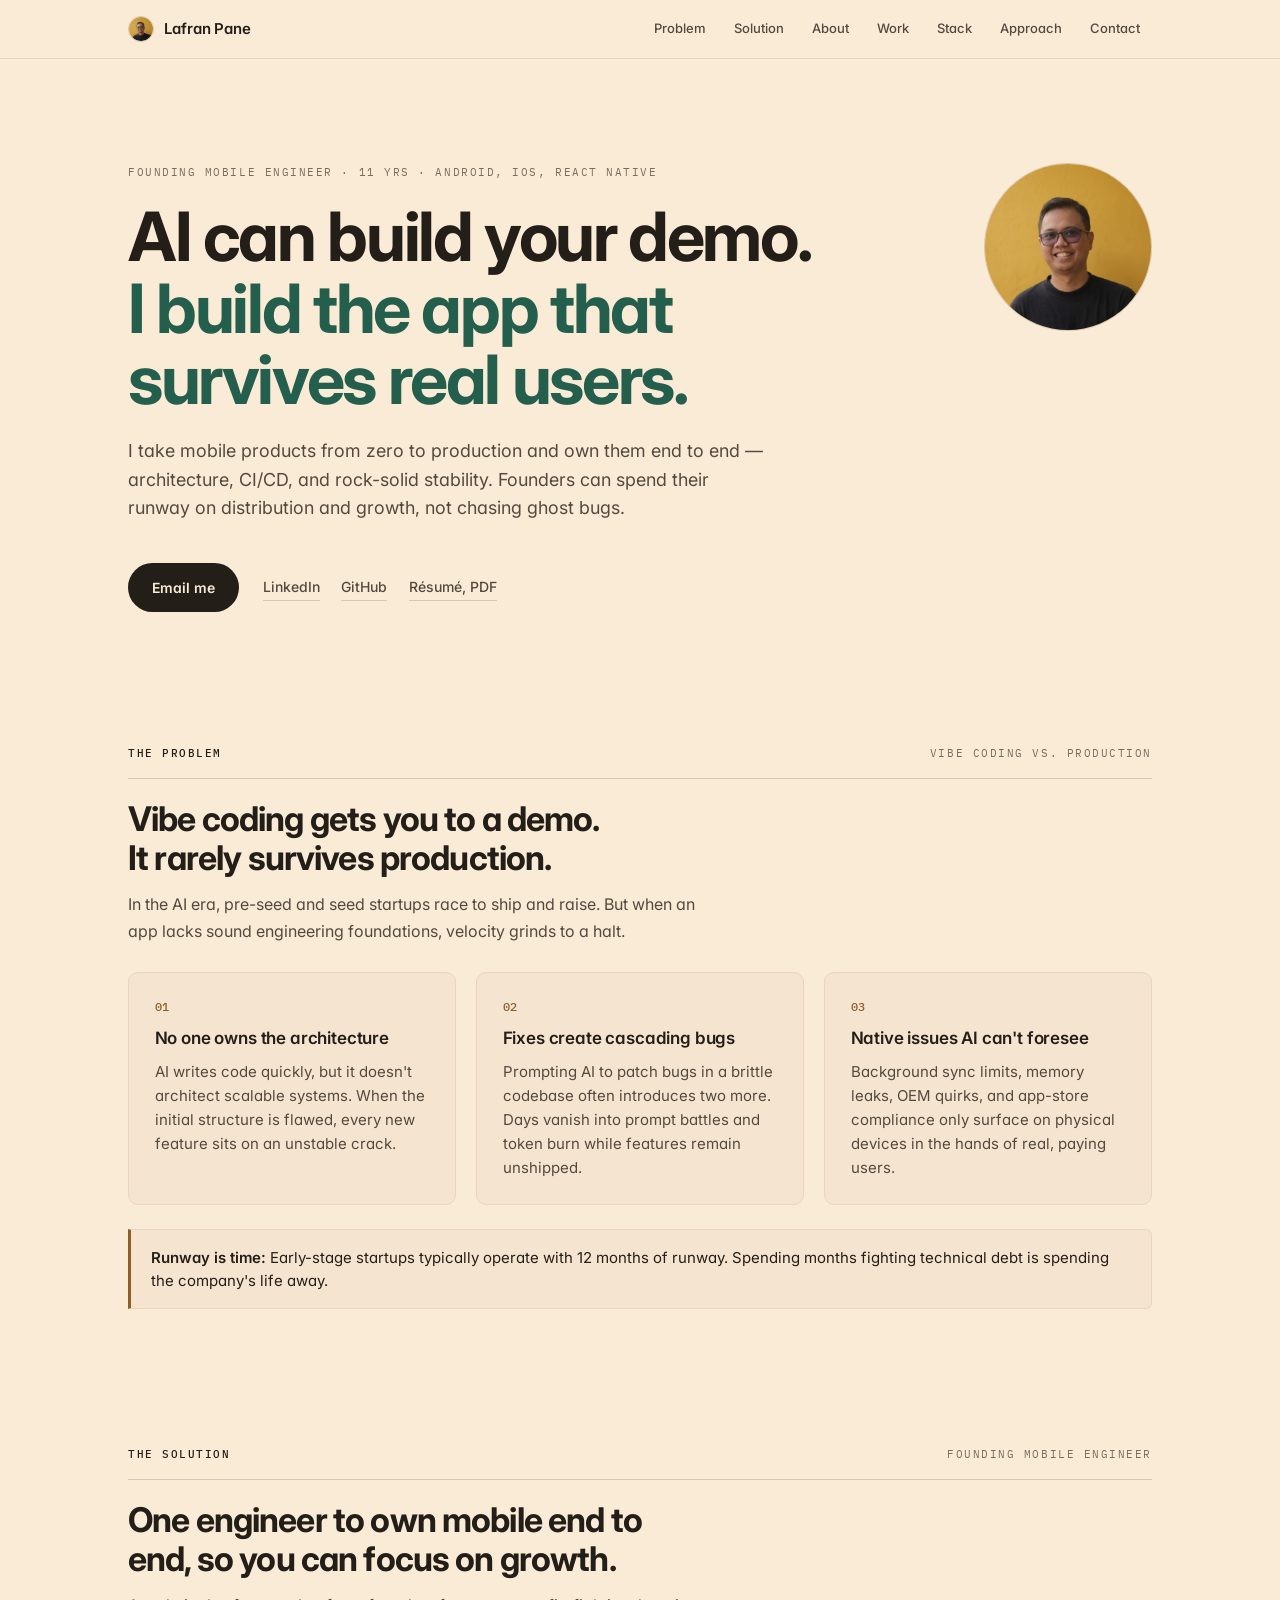
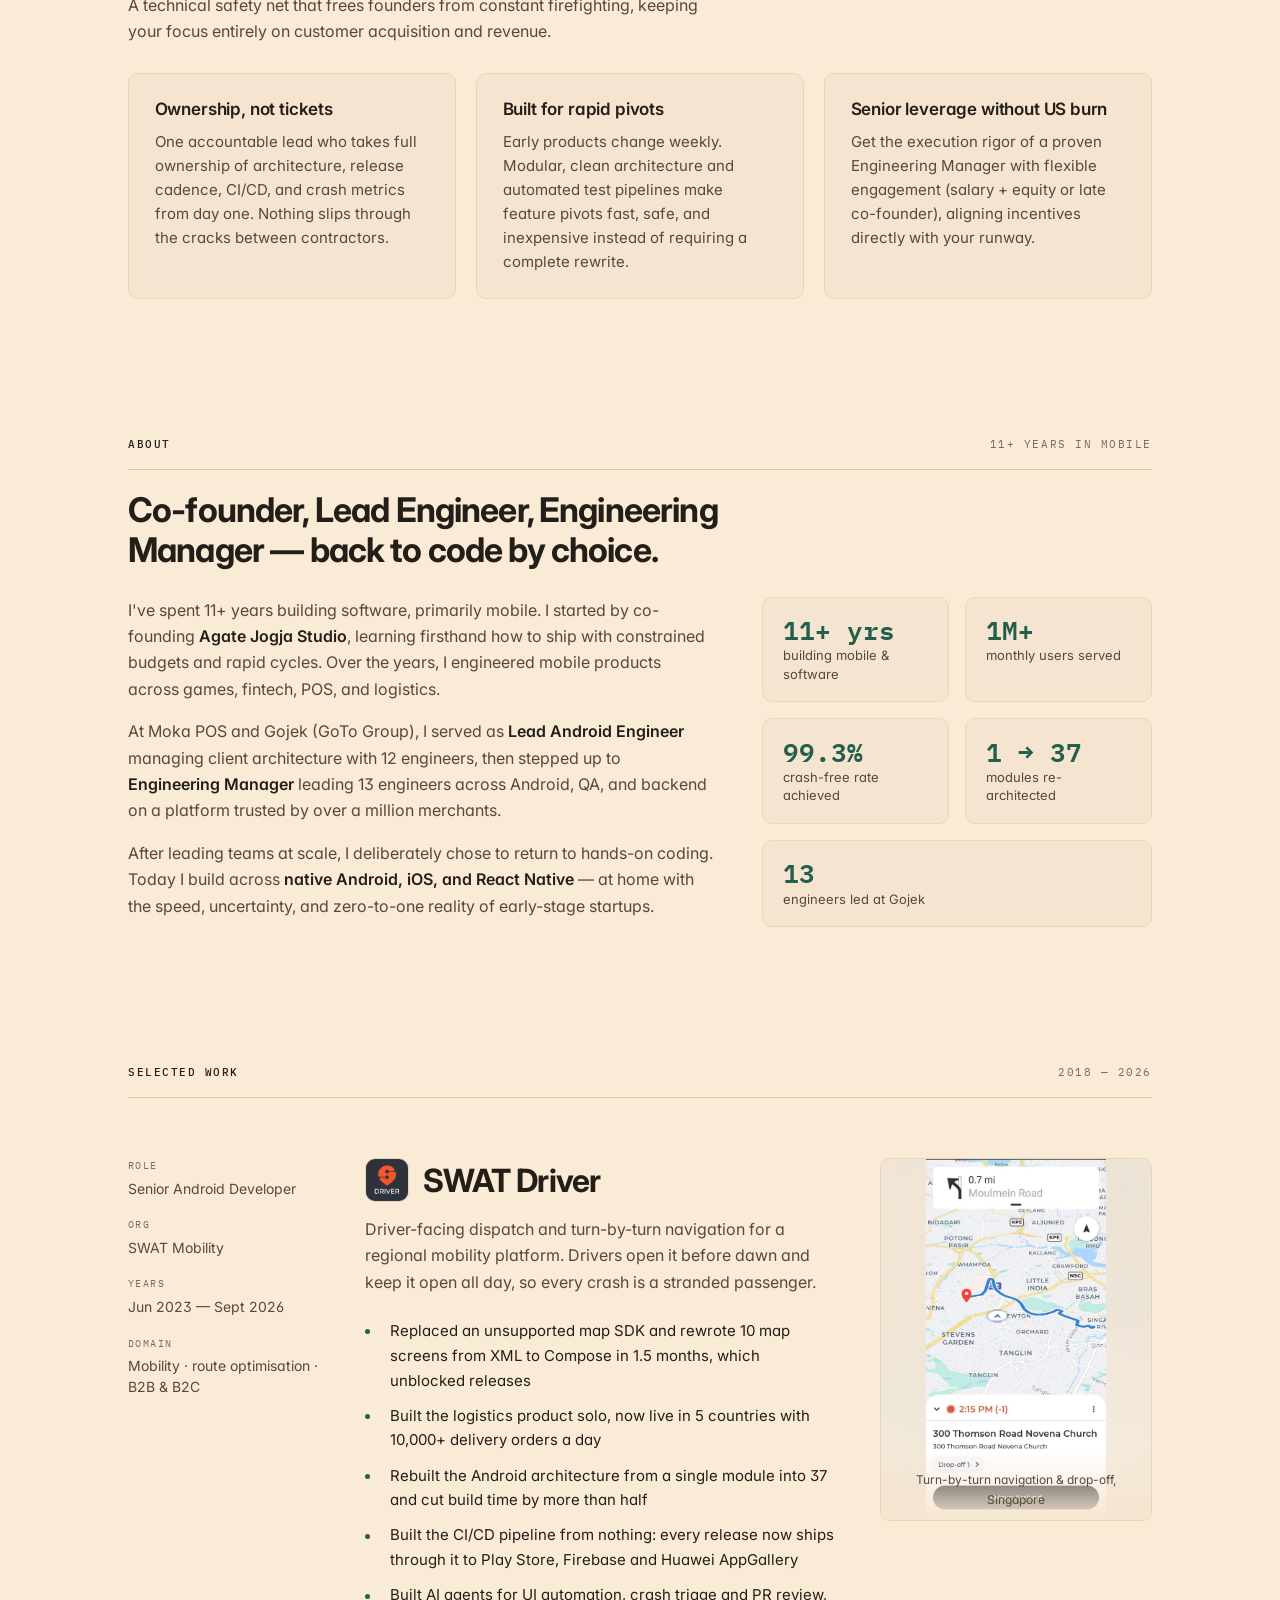
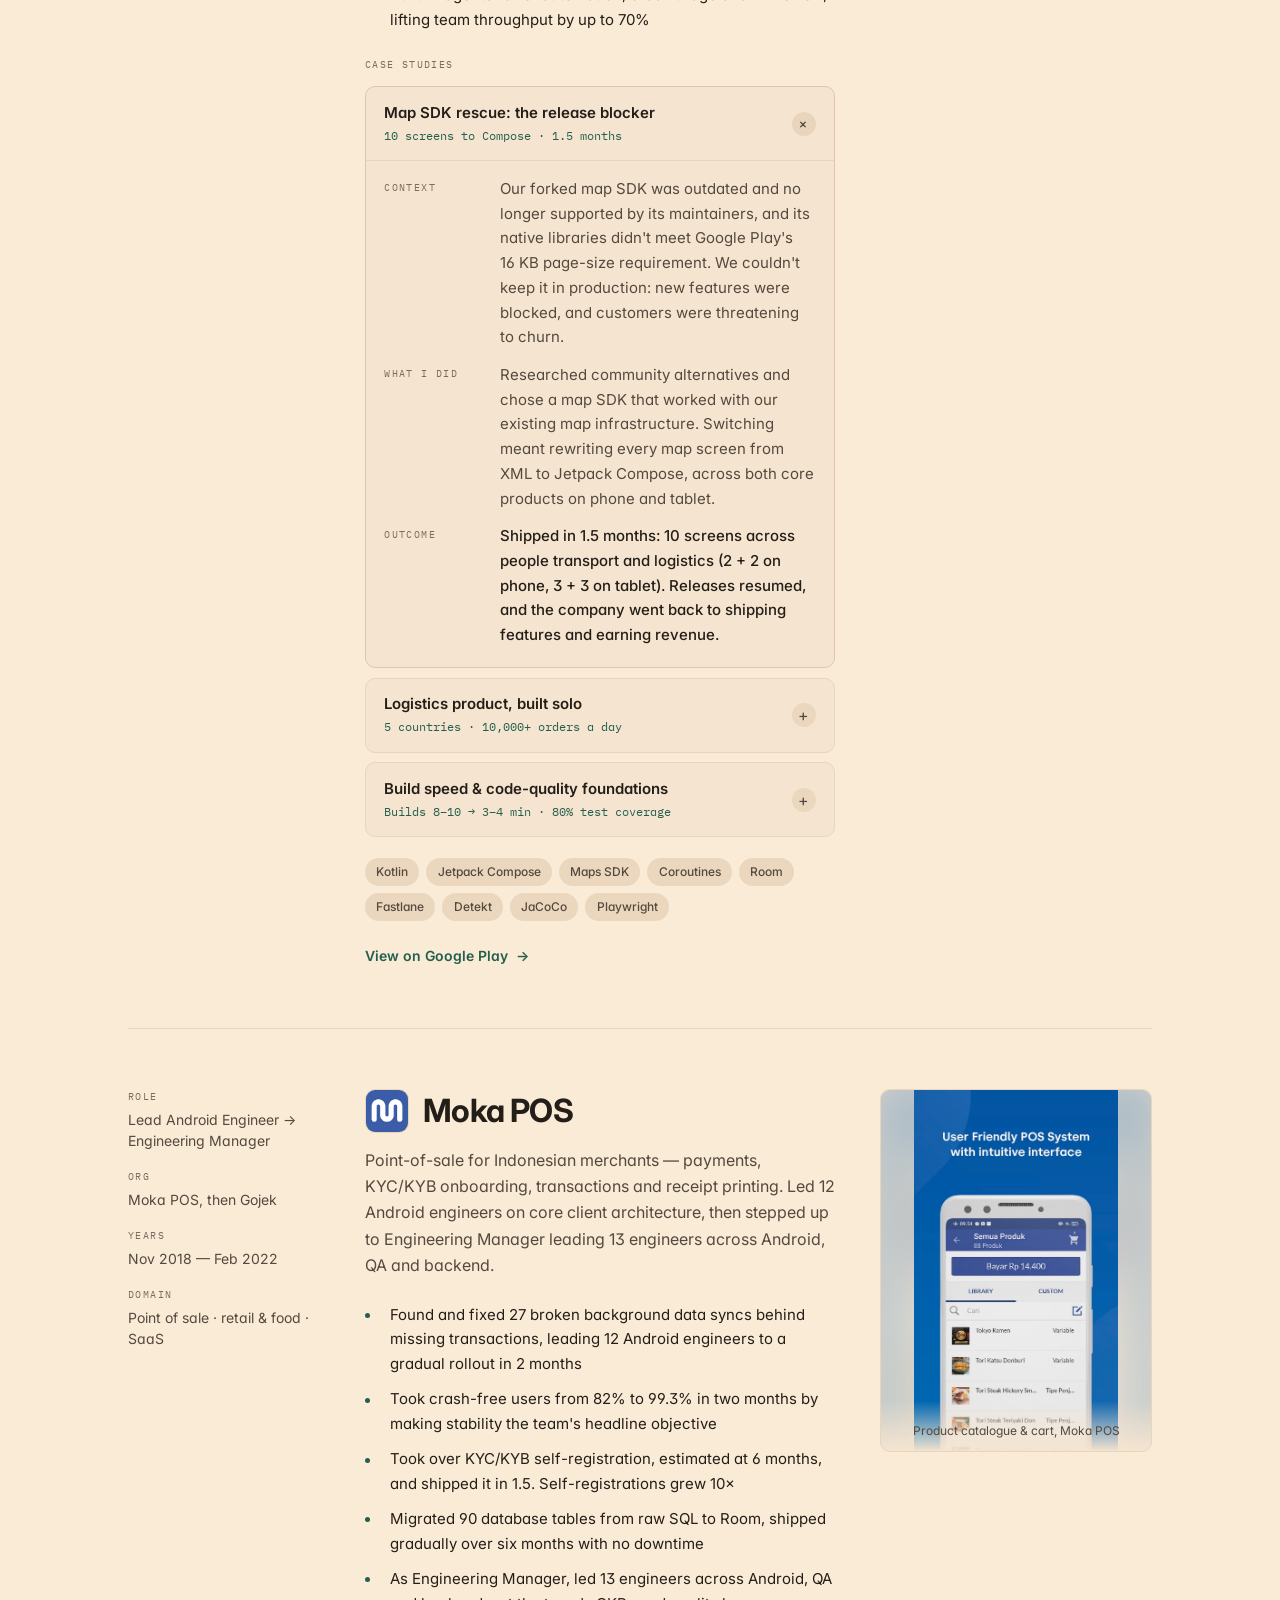
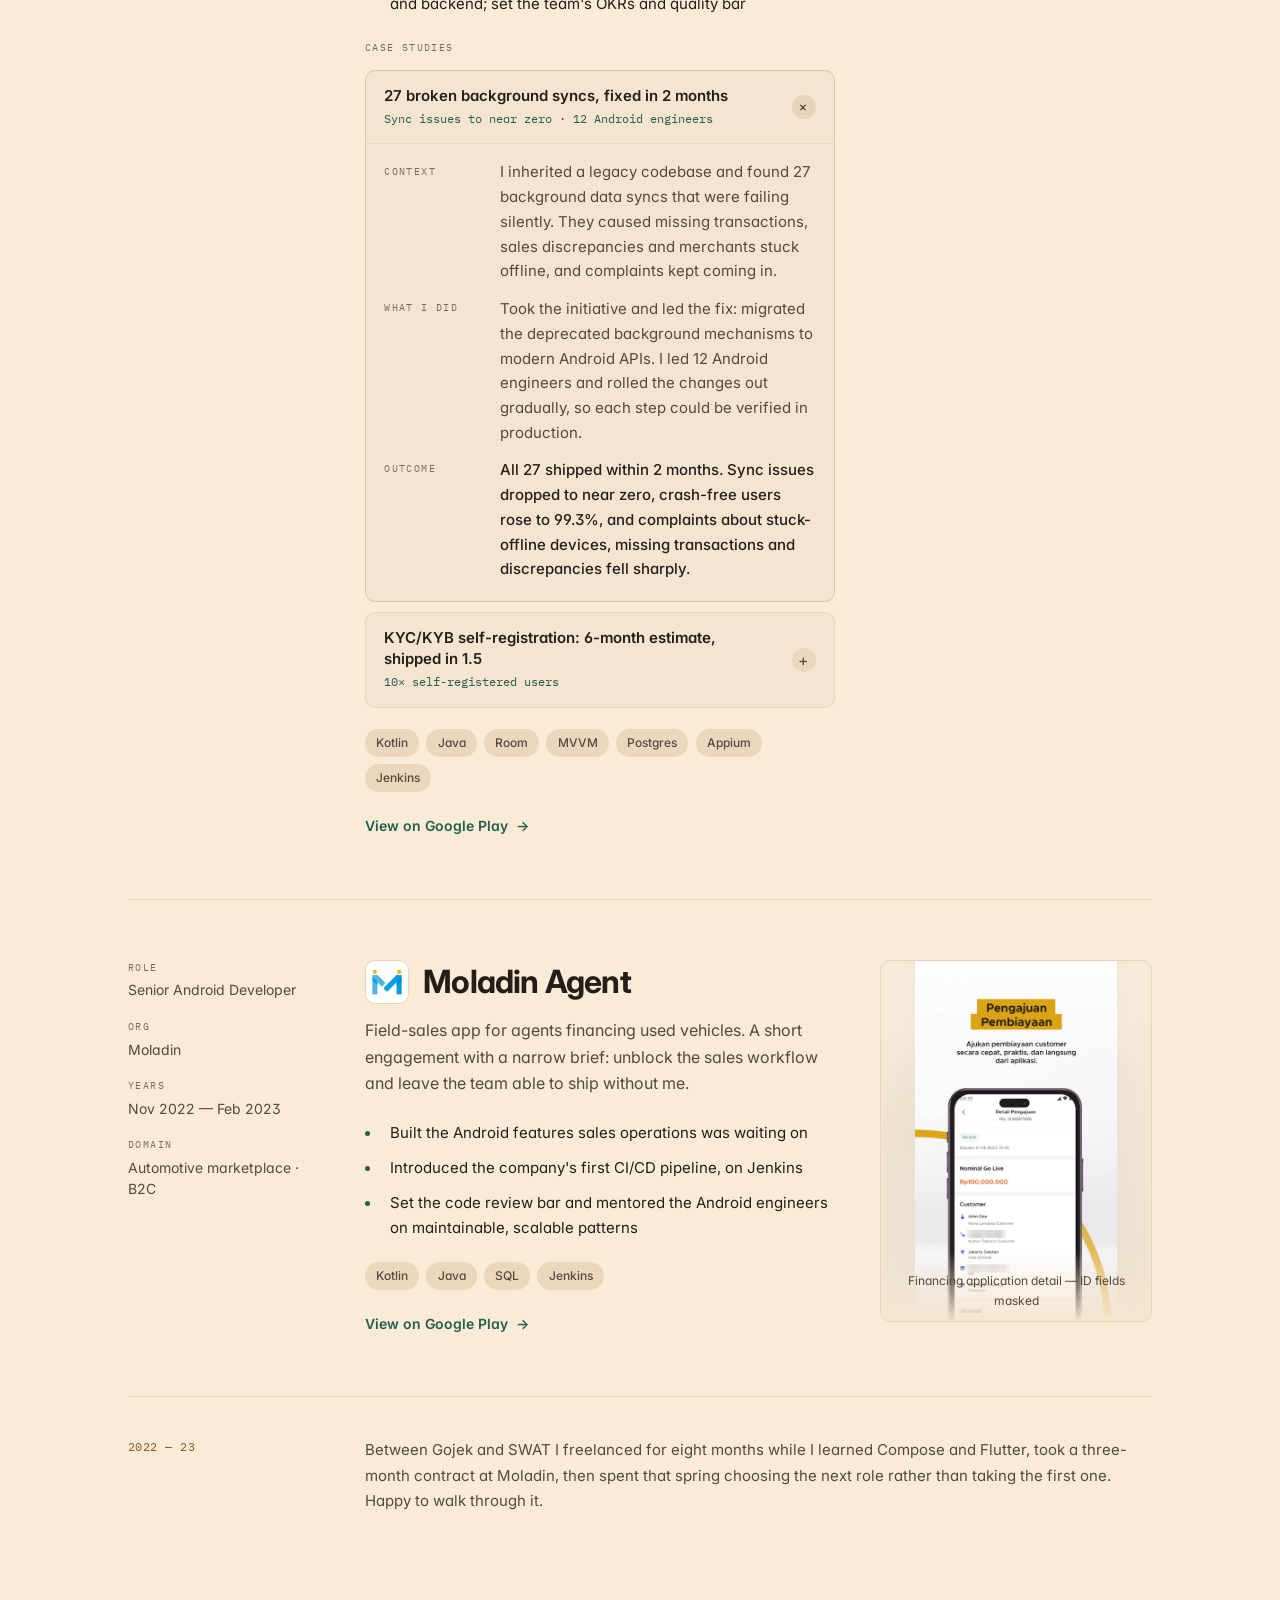
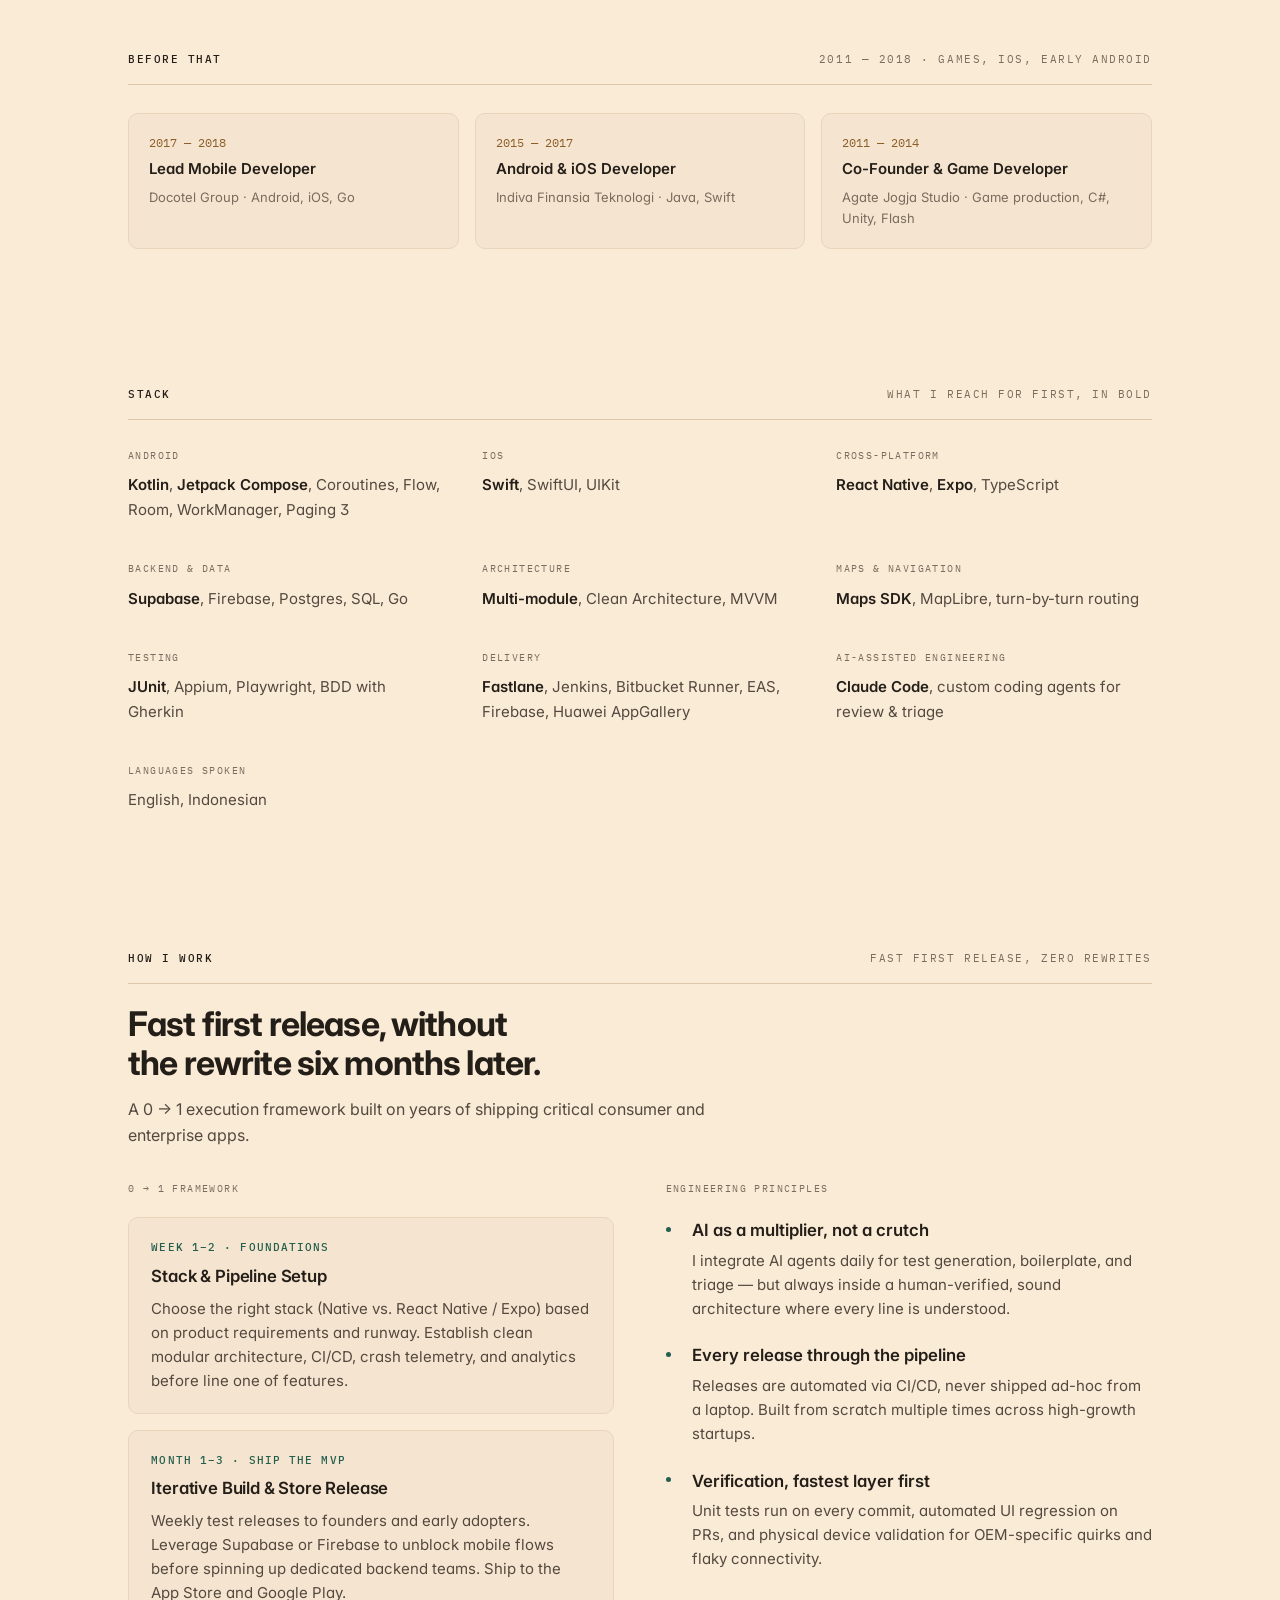
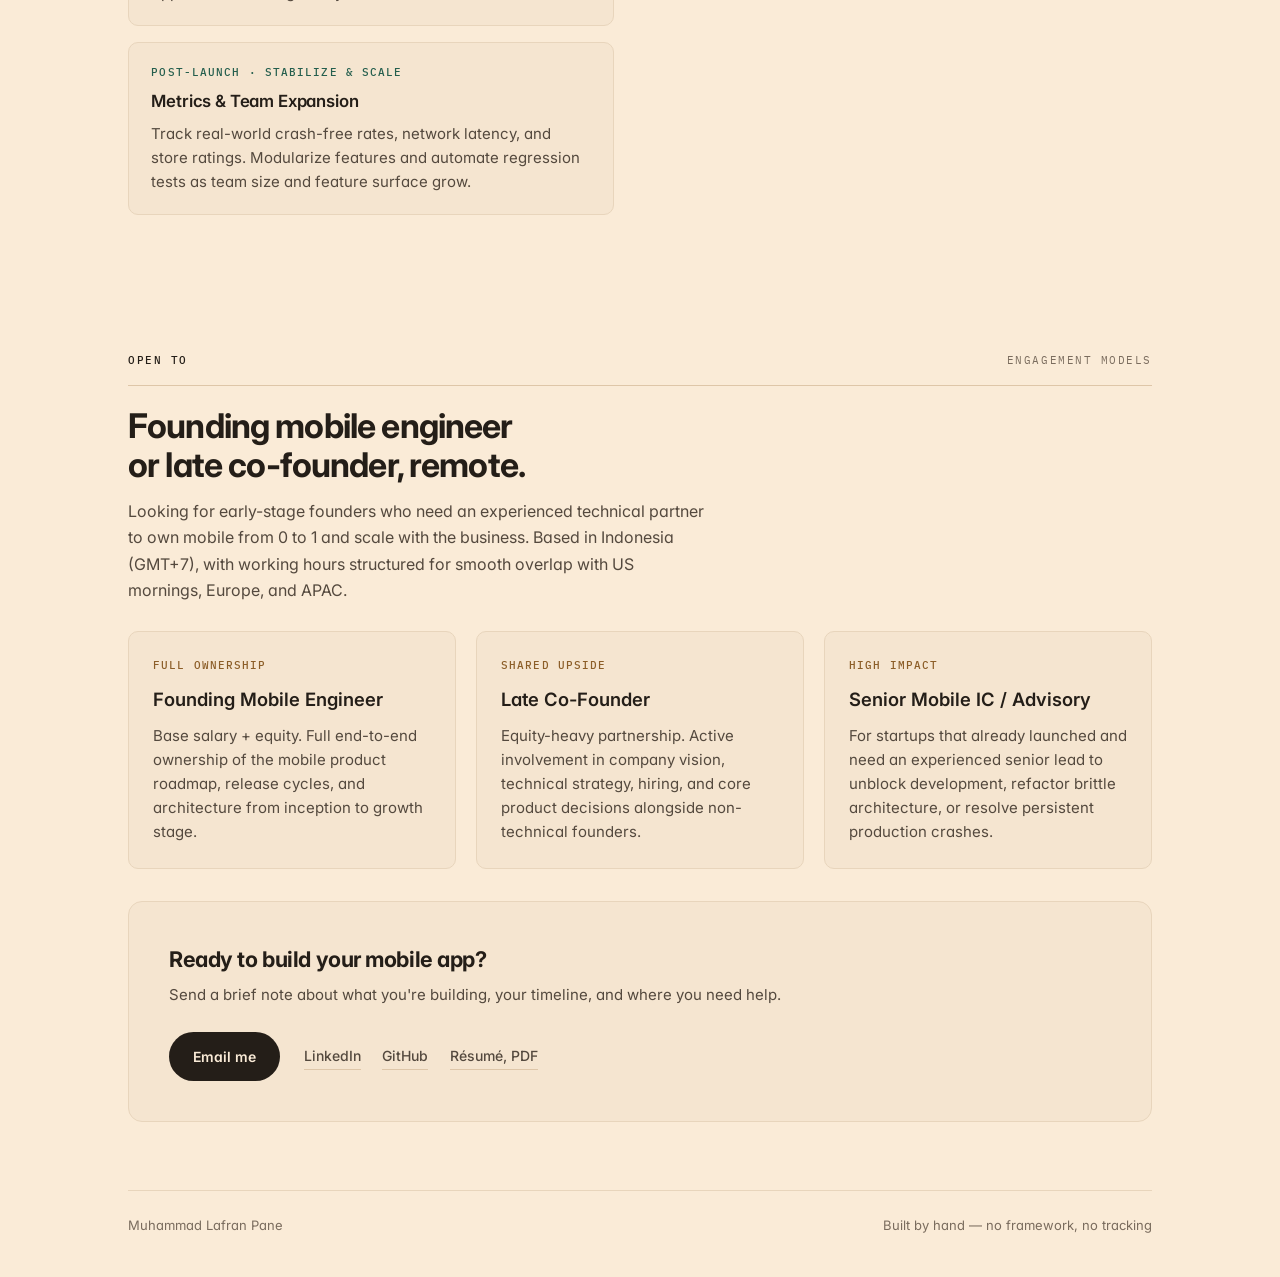
==== index.html @ 3f4fa079 "Update SWAT work period to Jun 2023 - Sept 2026" ====
<!DOCTYPE html>
<html lang="en">
<head>
<meta charset="utf-8">
<meta name="viewport" content="width=device-width, initial-scale=1">

<title>Lafran Pane — Founding Mobile Engineer</title>
<meta name="description" content="Founding Mobile Engineer, 11+ years. Android, iOS, React Native. Taking products from 0 to 1 with rock-solid architecture so founders can focus on growth.">
<meta name="author" content="Muhammad Lafran Pane">
<meta name="theme-color" content="#FAEBD7">
<link rel="canonical" href="https://spoonart1.github.io/">

<!-- share card -->
<meta property="og:type" content="website">
<meta property="og:site_name" content="Lafran Pane">
<meta property="og:title" content="Lafran Pane — Founding Mobile Engineer">
<meta property="og:description" content="AI can build your demo. I build the app that survives real users. Android, iOS, React Native.">
<meta property="og:url" content="https://spoonart1.github.io/">
<meta property="og:image" content="https://spoonart1.github.io/assets/img/og.png">
<meta property="og:image:width" content="1200">
<meta property="og:image:height" content="630">
<meta property="og:image:alt" content="Lafran Pane — Founding Mobile Engineer">
<meta name="twitter:card" content="summary_large_image">
<meta name="twitter:title" content="Lafran Pane — Founding Mobile Engineer">
<meta name="twitter:description" content="AI can build your demo. I build the app that survives real users. Android, iOS, React Native.">
<meta name="twitter:image" content="https://spoonart1.github.io/assets/img/og.png">

<link rel="icon" href="assets/img/favicon.svg" type="image/svg+xml">

<link rel="preconnect" href="https://fonts.googleapis.com">
<link rel="preconnect" href="https://fonts.gstatic.com" crossorigin>
<link rel="stylesheet" href="https://fonts.googleapis.com/css2?family=Inter:wght@400..800&family=IBM+Plex+Mono:wght@400;500&display=swap">

<link rel="stylesheet" href="assets/css/site.css">

<script type="application/ld+json">
{
  "@context": "https://schema.org",
  "@type": "Person",
  "name": "Muhammad Lafran Pane",
  "alternateName": "Lafran Pane",
  "jobTitle": "Founding Mobile Engineer",
  "email": "mailto:lafran.work@gmail.com",
  "url": "https://spoonart1.github.io/",
  "knowsAbout": ["Android", "iOS", "React Native", "Expo", "Supabase", "Kotlin", "Swift", "Mobile Architecture", "CI/CD"],
  "sameAs": [
    "https://www.linkedin.com/in/m-lafran-pane-39593913a/",
    "https://github.com/spoonart1"
  ]
}
</script>
</head>

<body>
<a class="skip" href="#main">Skip to content</a>

<header class="bar">
  <div class="wrap bar-in">
    <a class="wordmark" href="#main">
      <span class="avatar" aria-hidden="true">
        <img src="assets/img/lafran.jpg" width="44" height="44" alt="" aria-hidden="true">
      </span>
      Lafran&nbsp;Pane
    </a>
    <nav class="bar-nav" aria-label="Sections">
      <a href="#problem">problem</a>
      <a href="#solution">solution</a>
      <a href="#about">about</a>
      <a href="#work">work</a>
      <a href="#stack">stack</a>
      <a href="#approach">approach</a>
      <a href="#contact">contact</a>
    </nav>
  </div>
</header>

<main id="main">

  <!-- ============================= HERO ============================= -->
  <section class="wrap hero">
    <div class="hero-layout">
      <div class="hero-main">
        <p class="eyebrow">Founding Mobile Engineer · 11 yrs · Android, iOS, React Native</p>

        <h1 class="lede">AI can build your demo. <em>I build the app that survives real users.</em></h1>

        <p class="sub">
          I take mobile products from zero to production and own them end to end — architecture,
          CI/CD, and rock-solid stability. Founders can spend their runway on distribution
          and growth, not chasing ghost bugs.
        </p>

        <div class="cta-row">
          <a class="btn" href="mailto:lafran.work@gmail.com?subject=Founding%20Mobile%20Engineer%20role">Email me</a>
          <div class="links">
            <a href="https://www.linkedin.com/in/m-lafran-pane-39593913a/" rel="noopener">LinkedIn</a>
            <a href="https://github.com/spoonart1" rel="noopener">GitHub</a>
            <a href="assets/Lafran-Pane-CV-2026.pdf" download>Résumé, PDF</a>
          </div>
        </div>
      </div>

      <div class="hero-portrait" aria-hidden="true">
        <img src="assets/img/lafran.jpg" width="271" height="271" alt="Lafran Pane" loading="eager">
      </div>
    </div>
  </section>

  <!-- ============================= PROBLEM ============================= -->
  <section class="wrap sec" id="problem">
    <div class="sec-head">
      <p class="eyebrow eyebrow-lit">The problem</p>
      <p class="eyebrow">vibe coding vs. production</p>
    </div>

    <h2 class="sec-title">Vibe coding gets you to a demo. It rarely survives production.</h2>
    <p class="sec-desc">
      In the AI era, pre-seed and seed startups race to ship and raise. But when an app lacks
      sound engineering foundations, velocity grinds to a halt.
    </p>

    <div class="grid-3">
      <div class="flat-card">
        <span class="card-num">01</span>
        <h3 class="card-h">No one owns the architecture</h3>
        <p class="card-p">
          AI writes code quickly, but it doesn't architect scalable systems. When the initial
          structure is flawed, every new feature sits on an unstable crack.
        </p>
      </div>

      <div class="flat-card">
        <span class="card-num">02</span>
        <h3 class="card-h">Fixes create cascading bugs</h3>
        <p class="card-p">
          Prompting AI to patch bugs in a brittle codebase often introduces two more. Days vanish
          into prompt battles and token burn while features remain unshipped.
        </p>
      </div>

      <div class="flat-card">
        <span class="card-num">03</span>
        <h3 class="card-h">Native issues AI can't foresee</h3>
        <p class="card-p">
          Background sync limits, memory leaks, OEM quirks, and app-store compliance only surface
          on physical devices in the hands of real, paying users.
        </p>
      </div>
    </div>

    <div class="callout">
      <strong>Runway is time:</strong> Early-stage startups typically operate with 12 months of runway.
      Spending months fighting technical debt is spending the company's life away.
    </div>
  </section>

  <!-- ============================= SOLUTION ============================= -->
  <section class="wrap sec" id="solution">
    <div class="sec-head">
      <p class="eyebrow eyebrow-lit">The solution</p>
      <p class="eyebrow">founding mobile engineer</p>
    </div>

    <h2 class="sec-title">One engineer to own mobile end to end, so you can focus on growth.</h2>
    <p class="sec-desc">
      A technical safety net that frees founders from constant firefighting, keeping your
      focus entirely on customer acquisition and revenue.
    </p>

    <div class="grid-3">
      <div class="flat-card">
        <h3 class="card-h">Ownership, not tickets</h3>
        <p class="card-p">
          One accountable lead who takes full ownership of architecture, release cadence, CI/CD,
          and crash metrics from day one. Nothing slips through the cracks between contractors.
        </p>
      </div>

      <div class="flat-card">
        <h3 class="card-h">Built for rapid pivots</h3>
        <p class="card-p">
          Early products change weekly. Modular, clean architecture and automated test pipelines
          make feature pivots fast, safe, and inexpensive instead of requiring a complete rewrite.
        </p>
      </div>

      <div class="flat-card">
        <h3 class="card-h">Senior leverage without US burn</h3>
        <p class="card-p">
          Get the execution rigor of a proven Engineering Manager with flexible engagement
          (salary + equity or late co-founder), aligning incentives directly with your runway.
        </p>
      </div>
    </div>
  </section>

  <!-- ============================= ABOUT ============================= -->
  <section class="wrap sec" id="about">
    <div class="sec-head">
      <p class="eyebrow eyebrow-lit">About</p>
      <p class="eyebrow">11+ years in mobile</p>
    </div>

    <h2 class="sec-title">Co-founder, Lead Engineer, Engineering Manager — back to code by choice.</h2>

    <div class="about-grid">
      <div class="about-text">
        <p>
          I've spent 11+ years building software, primarily mobile. I started by co-founding
          <strong>Agate Jogja Studio</strong>, learning firsthand how to ship with constrained
          budgets and rapid cycles. Over the years, I engineered mobile products across games,
          fintech, POS, and logistics.
        </p>
        <p>
          At Moka POS and Gojek (GoTo Group), I served as <strong>Lead Android Engineer</strong>
          managing client architecture with 12 engineers, then stepped up to
          <strong>Engineering Manager</strong> leading 13 engineers across Android, QA, and
          backend on a platform trusted by over a million merchants.
        </p>
        <p>
          After leading teams at scale, I deliberately chose to return to hands-on coding.
          Today I build across <strong>native Android, iOS, and React Native</strong> — at home
          with the speed, uncertainty, and zero-to-one reality of early-stage startups.
        </p>
      </div>

      <div class="stat-strip">
        <div class="stat-box">
          <span class="stat-val">11+ yrs</span>
          <span class="stat-lbl">building mobile &amp; software</span>
        </div>
        <div class="stat-box">
          <span class="stat-val">1M+</span>
          <span class="stat-lbl">monthly users served</span>
        </div>
        <div class="stat-box">
          <span class="stat-val">99.3%</span>
          <span class="stat-lbl">crash-free rate achieved</span>
        </div>
        <div class="stat-box">
          <span class="stat-val">1 → 37</span>
          <span class="stat-lbl">modules re-architected</span>
        </div>
        <div class="stat-box">
          <span class="stat-val">13</span>
          <span class="stat-lbl">engineers led at Gojek</span>
        </div>
      </div>
    </div>
  </section>

  <!-- ============================= WORK ============================= -->
  <section class="wrap sec" id="work">
    <div class="sec-head">
      <p class="eyebrow eyebrow-lit">Selected work</p>
      <p class="eyebrow">2018 — 2026</p>
    </div>

    <div class="projects">

      <!-- SWAT ------------------------------------------------------- -->
      <article class="proj">
        <div class="spec">
          <div class="spec-row">
            <div class="spec-k">Role</div>
            <div class="spec-v">Senior Android Developer</div>
          </div>
          <div class="spec-row">
            <div class="spec-k">Org</div>
            <div class="spec-v">SWAT Mobility</div>
          </div>
          <div class="spec-row">
            <div class="spec-k">Years</div>
            <div class="spec-v">Jun 2023 — Sept 2026</div>
          </div>
          <div class="spec-row">
            <div class="spec-k">Domain</div>
            <div class="spec-v">Mobility · route optimisation · B2B &amp; B2C</div>
          </div>
        </div>

        <div>
          <div class="proj-title">
            <img class="proj-icon" src="assets/icons/swat-driver-2.png" width="128" height="128"
                 alt="" aria-hidden="true">
            <h2 class="proj-name">SWAT Driver</h2>
          </div>
          <p class="proj-desc">
            Driver-facing dispatch and turn-by-turn navigation for a regional mobility
            platform. Drivers open it before dawn and keep it open all day, so every
            crash is a stranded passenger.
          </p>

          <ul class="shipped">
            <li>Replaced an unsupported map SDK and rewrote 10 map screens from XML to Compose in 1.5 months, which unblocked releases</li>
            <li>Built the logistics product solo, now live in 5 countries with 10,000+ delivery orders a day</li>
            <li>Rebuilt the Android architecture from a single module into 37 and cut build time by more than half</li>
            <li>Built the CI/CD pipeline from nothing: every release now ships through it to Play Store, Firebase and Huawei AppGallery</li>
            <li>Built AI agents for UI automation, crash triage and PR review, lifting team throughput by up to 70%</li>
          </ul>

          <div class="cases">
            <p class="cases-k">Case studies</p>

            <details class="case" open>
              <summary>
                <span class="case-title">Map SDK rescue: the release blocker</span>
                <span class="case-result">10 screens to Compose · 1.5 months</span>
              </summary>
              <dl class="case-body">
                <dt>Context</dt>
                <dd>
                  Our forked map SDK was outdated and no longer supported by its maintainers,
                  and its native libraries didn't meet Google Play's 16&nbsp;KB page-size
                  requirement. We couldn't keep it in production: new features were blocked,
                  and customers were threatening to churn.
                </dd>
                <dt>What I did</dt>
                <dd>
                  Researched community alternatives and chose a map SDK that worked with our
                  existing map infrastructure. Switching meant rewriting every map screen from
                  XML to Jetpack Compose, across both core products on phone and tablet.
                </dd>
                <dt>Outcome</dt>
                <dd class="case-out">
                  Shipped in 1.5 months: 10 screens across people transport and logistics
                  (2&nbsp;+&nbsp;2 on phone, 3&nbsp;+&nbsp;3 on tablet). Releases resumed, and
                  the company went back to shipping features and earning revenue.
                </dd>
              </dl>
            </details>

            <details class="case">
              <summary>
                <span class="case-title">Logistics product, built solo</span>
                <span class="case-result">5 countries · 10,000+ orders a day</span>
              </summary>
              <dl class="case-body">
                <dt>Context</dt>
                <dd>
                  SWAT pivoted into delivery logistics, reusing its route-optimisation engine
                  for B2B retail. The driver app needed a complete logistics flow, and I was
                  the only engineer building it.
                </dd>
                <dt>What I did</dt>
                <dd>
                  Designed and built the logistics features end to end on top of the existing
                  route-optimisation platform, and took them through release in each market.
                </dd>
                <dt>Outcome</dt>
                <dd class="case-out">
                  Live in the UAE, Singapore, the Philippines, Thailand and Japan, handling
                  10,000+ delivery orders a day and opening a new B2B retail revenue line.
                </dd>
              </dl>
            </details>

            <details class="case">
              <summary>
                <span class="case-title">Build speed &amp; code-quality foundations</span>
                <span class="case-result">Builds 8–10 → 3–4 min · 80% test coverage</span>
              </summary>
              <dl class="case-body">
                <dt>Context</dt>
                <dd>
                  Gradle builds took 8–10 minutes. Features were tightly coupled with no
                  separation of concerns, which made the app hard to scale or maintain. There
                  were no unit tests and no documentation, and this was before AI coding
                  assistants.
                </dd>
                <dt>What I did</dt>
                <dd>
                  Split the app into multiple modules, optimised the Gradle scripts, built up
                  unit tests, added Detekt for lint checks, and built a CI/CD pipeline that
                  runs the tests and publishes with Fastlane.
                </dd>
                <dt>Outcome</dt>
                <dd class="case-out">
                  Builds dropped to 3–4 minutes. Unit-test coverage reached 80%, verified with
                  JaCoCo reports. Detekt enforces a shared coding style, and one command bumps
                  the version, runs the tests and publishes to staging or production.
                </dd>
              </dl>
            </details>
          </div>

          <div class="chips">
            <span class="chip">Kotlin</span>
            <span class="chip">Jetpack Compose</span>
            <span class="chip">Maps SDK</span>
            <span class="chip">Coroutines</span>
            <span class="chip">Room</span>
            <span class="chip">Fastlane</span>
            <span class="chip">Detekt</span>
            <span class="chip">JaCoCo</span>
            <span class="chip">Playwright</span>
          </div>

          <a class="store" href="https://play.google.com/store/apps/details?id=com.swatrider.swatdeliverydriver.android.swatbiz&amp;hl=en-US" rel="noopener">
            View on Google Play <span aria-hidden="true">→</span>
          </a>
        </div>

        <figure class="shot">
          <img class="shot-bg" loading="lazy" decoding="async" src="assets/shots/swat-driver-2.jpg" alt="" aria-hidden="true">
          <img class="shot-img" loading="lazy" decoding="async" src="assets/shots/swat-driver-2.jpg" width="1000" height="2010"
               alt="SWAT Driver in navigation mode: an active route across central Singapore, the next turn onto Moulmein Road, and the drop-off card for 300 Thomson Road.">
          <figcaption>Turn-by-turn navigation &amp; drop-off, Singapore</figcaption>
        </figure>
      </article>

      <!-- MOKA ------------------------------------------------------- -->
      <article class="proj">
        <div class="spec">
          <div class="spec-row">
            <div class="spec-k">Role</div>
            <div class="spec-v">Lead Android Engineer → Engineering Manager</div>
          </div>
          <div class="spec-row">
            <div class="spec-k">Org</div>
            <div class="spec-v">Moka POS, then Gojek</div>
          </div>
          <div class="spec-row">
            <div class="spec-k">Years</div>
            <div class="spec-v">Nov 2018 — Feb 2022</div>
          </div>
          <div class="spec-row">
            <div class="spec-k">Domain</div>
            <div class="spec-v">Point of sale · retail &amp; food · SaaS</div>
          </div>
        </div>

        <div>
          <div class="proj-title">
            <img class="proj-icon" src="assets/icons/moka-pos.png" width="128" height="128"
                 alt="" aria-hidden="true">
            <h2 class="proj-name">Moka POS</h2>
          </div>
          <p class="proj-desc">
            Point-of-sale for Indonesian merchants — payments, KYC/KYB onboarding,
            transactions and receipt printing. Led 12 Android engineers on core client
            architecture, then stepped up to Engineering Manager leading 13 engineers
            across Android, QA and backend.
          </p>

          <ul class="shipped">
            <li>Found and fixed 27 broken background data syncs behind missing transactions, leading 12 Android engineers to a gradual rollout in 2 months</li>
            <li>Took crash-free users from 82% to 99.3% in two months by making stability the team's headline objective</li>
            <li>Took over KYC/KYB self-registration, estimated at 6 months, and shipped it in 1.5. Self-registrations grew 10×</li>
            <li>Migrated 90 database tables from raw SQL to Room, shipped gradually over six months with no downtime</li>
            <li>As Engineering Manager, led 13 engineers across Android, QA and backend; set the team's OKRs and quality bar</li>
          </ul>

          <div class="cases">
            <p class="cases-k">Case studies</p>

            <details class="case" open>
              <summary>
                <span class="case-title">27 broken background syncs, fixed in 2 months</span>
                <span class="case-result">Sync issues to near zero · 12 Android engineers</span>
              </summary>
              <dl class="case-body">
                <dt>Context</dt>
                <dd>
                  I inherited a legacy codebase and found 27 background data syncs that were
                  failing silently. They caused missing transactions, sales discrepancies and
                  merchants stuck offline, and complaints kept coming in.
                </dd>
                <dt>What I did</dt>
                <dd>
                  Took the initiative and led the fix: migrated the deprecated background
                  mechanisms to modern Android APIs. I led 12 Android engineers and rolled the
                  changes out gradually, so each step could be verified in production.
                </dd>
                <dt>Outcome</dt>
                <dd class="case-out">
                  All 27 shipped within 2 months. Sync issues dropped to near zero, crash-free
                  users rose to 99.3%, and complaints about stuck-offline devices, missing
                  transactions and discrepancies fell sharply.
                </dd>
              </dl>
            </details>

            <details class="case">
              <summary>
                <span class="case-title">KYC/KYB self-registration: 6-month estimate, shipped in 1.5</span>
                <span class="case-result">10× self-registered users</span>
              </summary>
              <dl class="case-body">
                <dt>Context</dt>
                <dd>
                  Merchants were signed up by sales through the back-office admin. The company
                  wanted self-registration, and more registered merchants converting into paying
                  subscribers. The original estimate was six months, too slow for a business
                  that needed revenue quickly.
                </dd>
                <dt>What I did</dt>
                <dd>
                  Took over the project to unblock the business. Streamlined the scope,
                  restructured the flow, and led the engineering execution directly against
                  the merchant subscription funnel.
                </dd>
                <dt>Outcome</dt>
                <dd class="case-out">
                  Shipped in 1.5 months instead of six. Self-registered users grew 10×, feeding
                  the subscription funnel and bringing in more revenue.
                </dd>
              </dl>
            </details>
          </div>

          <div class="chips">
            <span class="chip">Kotlin</span>
            <span class="chip">Java</span>
            <span class="chip">Room</span>
            <span class="chip">MVVM</span>
            <span class="chip">Postgres</span>
            <span class="chip">Appium</span>
            <span class="chip">Jenkins</span>
          </div>

          <a class="store" href="https://play.google.com/store/apps/details?id=com.mokapos.android&amp;hl=en-US" rel="noopener">
            View on Google Play <span aria-hidden="true">→</span>
          </a>
        </div>

        <figure class="shot">
          <img class="shot-bg" loading="lazy" decoding="async" src="assets/shots/moka-pos.jpg" alt="" aria-hidden="true">
          <img class="shot-img" loading="lazy" decoding="async" src="assets/shots/moka-pos.jpg" width="900" height="1600"
               alt="Moka POS product catalogue on a phone: 88 products, a running cart total of Rp 14.400, and the pay action pinned to the top.">
          <figcaption>Product catalogue &amp; cart, Moka POS</figcaption>
        </figure>
      </article>

      <!-- MOLADIN ---------------------------------------------------- -->
      <article class="proj">
        <div class="spec">
          <div class="spec-row">
            <div class="spec-k">Role</div>
            <div class="spec-v">Senior Android Developer</div>
          </div>
          <div class="spec-row">
            <div class="spec-k">Org</div>
            <div class="spec-v">Moladin</div>
          </div>
          <div class="spec-row">
            <div class="spec-k">Years</div>
            <div class="spec-v">Nov 2022 — Feb 2023</div>
          </div>
          <div class="spec-row">
            <div class="spec-k">Domain</div>
            <div class="spec-v">Automotive marketplace · B2C</div>
          </div>
        </div>

        <div>
          <div class="proj-title">
            <img class="proj-icon" src="assets/icons/moladin-agent.png" width="128" height="128"
                 alt="" aria-hidden="true">
            <h2 class="proj-name">Moladin Agent</h2>
          </div>
          <p class="proj-desc">
            Field-sales app for agents financing used vehicles. A short engagement with a
            narrow brief: unblock the sales workflow and leave the team able to ship
            without me.
          </p>

          <ul class="shipped">
            <li>Built the Android features sales operations was waiting on</li>
            <li>Introduced the company's first CI/CD pipeline, on Jenkins</li>
            <li>Set the code review bar and mentored the Android engineers on maintainable, scalable patterns</li>
          </ul>

          <div class="chips">
            <span class="chip">Kotlin</span>
            <span class="chip">Java</span>
            <span class="chip">SQL</span>
            <span class="chip">Jenkins</span>
          </div>

          <a class="store" href="https://play.google.com/store/apps/details?id=com.moladin.moladinagent&amp;hl=en-US" rel="noopener">
            View on Google Play <span aria-hidden="true">→</span>
          </a>
        </div>

        <figure class="shot">
          <img class="shot-bg" loading="lazy" decoding="async" src="assets/shots/moladin-agent.jpg" alt="" aria-hidden="true">
          <img class="shot-img" loading="lazy" decoding="async" src="assets/shots/moladin-agent.jpg" width="900" height="1600"
               alt="Moladin Agent financing application detail: status, amount, and the customer fields an agent captures. Phone number and NIK are masked.">
          <figcaption>Financing application detail &mdash; ID fields masked</figcaption>
        </figure>
      </article>

    </div>

    <p class="interlude">
      <span class="interlude-yrs">2022 — 23</span>
      Between Gojek and SWAT I freelanced for eight months while I learned Compose and
      Flutter, took a three-month contract at Moladin, then spent that spring choosing
      the next role rather than taking the first one. Happy to walk through it.
    </p>
  </section>

  <!-- ========================= EARLIER WORK ========================= -->
  <section class="wrap sec">
    <div class="sec-head">
      <p class="eyebrow eyebrow-lit">Before that</p>
      <p class="eyebrow">2011 — 2018 · games, iOS, early Android</p>
    </div>

    <div class="earlier">
      <div class="earlier-row">
        <div class="earlier-yrs">2017 — 2018</div>
        <div class="earlier-role">Lead Mobile Developer</div>
        <div class="earlier-org">Docotel Group · Android, iOS, Go</div>
      </div>
      <div class="earlier-row">
        <div class="earlier-yrs">2015 — 2017</div>
        <div class="earlier-role">Android &amp; iOS Developer</div>
        <div class="earlier-org">Indiva Finansia Teknologi · Java, Swift</div>
      </div>
      <div class="earlier-row">
        <div class="earlier-yrs">2011 — 2014</div>
        <div class="earlier-role">Co-Founder &amp; Game Developer</div>
        <div class="earlier-org">Agate Jogja Studio · Game production, C#, Unity, Flash</div>
      </div>
    </div>
  </section>

  <!-- ============================= STACK ============================= -->
  <section class="wrap sec" id="stack">
    <div class="sec-head">
      <p class="eyebrow eyebrow-lit">Stack</p>
      <p class="eyebrow">what I reach for first, in bold</p>
    </div>

    <div class="stack">
      <div class="stack-group">
        <div class="stack-k">Android</div>
        <div class="stack-v"><b>Kotlin</b>, <b>Jetpack Compose</b>, Coroutines, Flow, Room, WorkManager, Paging 3</div>
      </div>
      <div class="stack-group">
        <div class="stack-k">iOS</div>
        <div class="stack-v"><b>Swift</b>, SwiftUI, UIKit</div>
      </div>
      <div class="stack-group">
        <div class="stack-k">Cross-platform</div>
        <div class="stack-v"><b>React Native</b>, <b>Expo</b>, TypeScript</div>
      </div>
      <div class="stack-group">
        <div class="stack-k">Backend &amp; data</div>
        <div class="stack-v"><b>Supabase</b>, Firebase, Postgres, SQL, Go</div>
      </div>
      <div class="stack-group">
        <div class="stack-k">Architecture</div>
        <div class="stack-v"><b>Multi-module</b>, Clean Architecture, MVVM</div>
      </div>
      <div class="stack-group">
        <div class="stack-k">Maps &amp; navigation</div>
        <div class="stack-v"><b>Maps SDK</b>, MapLibre, turn-by-turn routing</div>
      </div>
      <div class="stack-group">
        <div class="stack-k">Testing</div>
        <div class="stack-v"><b>JUnit</b>, Appium, Playwright, BDD with Gherkin</div>
      </div>
      <div class="stack-group">
        <div class="stack-k">Delivery</div>
        <div class="stack-v"><b>Fastlane</b>, Jenkins, Bitbucket Runner, EAS, Firebase, Huawei AppGallery</div>
      </div>
      <div class="stack-group">
        <div class="stack-k">AI-assisted engineering</div>
        <div class="stack-v"><b>Claude Code</b>, custom coding agents for review &amp; triage</div>
      </div>
      <div class="stack-group">
        <div class="stack-k">Languages spoken</div>
        <div class="stack-v">English, Indonesian</div>
      </div>
    </div>
  </section>

  <!-- ============================ APPROACH ============================ -->
  <section class="wrap sec" id="approach">
    <div class="sec-head">
      <p class="eyebrow eyebrow-lit">How I work</p>
      <p class="eyebrow">fast first release, zero rewrites</p>
    </div>

    <h2 class="sec-title">Fast first release, without the rewrite six months later.</h2>
    <p class="sec-desc">
      A 0 → 1 execution framework built on years of shipping critical consumer and enterprise apps.
    </p>

    <div class="flow">

      <div class="flow-group">
        <p class="flow-k">0 → 1 Framework</p>
        <ol class="phase-list">
          <li class="phase-card">
            <span class="phase-step">Week 1–2 · Foundations</span>
            <h3>Stack &amp; Pipeline Setup</h3>
            <p>
              Choose the right stack (Native vs. React Native / Expo) based on product requirements and runway.
              Establish clean modular architecture, CI/CD, crash telemetry, and analytics before line one of features.
            </p>
          </li>
          <li class="phase-card">
            <span class="phase-step">Month 1–3 · Ship the MVP</span>
            <h3>Iterative Build &amp; Store Release</h3>
            <p>
              Weekly test releases to founders and early adopters. Leverage Supabase or Firebase to unblock mobile
              flows before spinning up dedicated backend teams. Ship to the App Store and Google Play.
            </p>
          </li>
          <li class="phase-card">
            <span class="phase-step">Post-Launch · Stabilize &amp; Scale</span>
            <h3>Metrics &amp; Team Expansion</h3>
            <p>
              Track real-world crash-free rates, network latency, and store ratings. Modularize features and automate
              regression tests as team size and feature surface grow.
            </p>
          </li>
        </ol>
      </div>

      <div class="flow-group">
        <p class="flow-k">Engineering Principles</p>
        <ul class="principles">
          <li>
            <div>
              <h3>AI as a multiplier, not a crutch</h3>
              <p>
                I integrate AI agents daily for test generation, boilerplate, and triage — but always inside a
                human-verified, sound architecture where every line is understood.
              </p>
            </div>
          </li>
          <li>
            <div>
              <h3>Every release through the pipeline</h3>
              <p>
                Releases are automated via CI/CD, never shipped ad-hoc from a laptop. Built from scratch
                multiple times across high-growth startups.
              </p>
            </div>
          </li>
          <li>
            <div>
              <h3>Verification, fastest layer first</h3>
              <p>
                Unit tests run on every commit, automated UI regression on PRs, and physical device validation
                for OEM-specific quirks and flaky connectivity.
              </p>
            </div>
          </li>
        </ul>
      </div>

    </div>
  </section>

  <!-- ============================= CONTACT ============================= -->
  <section class="wrap sec" id="contact">
    <div class="sec-head">
      <p class="eyebrow eyebrow-lit">Open to</p>
      <p class="eyebrow">engagement models</p>
    </div>

    <h2 class="sec-title">Founding mobile engineer or late co-founder, remote.</h2>
    <p class="sec-desc">
      Looking for early-stage founders who need an experienced technical partner to own mobile from 0 to 1
      and scale with the business. Based in Indonesia (GMT+7), with working hours structured for smooth overlap
      with US mornings, Europe, and APAC.
    </p>

    <div class="engagement-grid">
      <div class="engagement-card">
        <span class="engagement-badge">Full Ownership</span>
        <h3>Founding Mobile Engineer</h3>
        <p>
          Base salary + equity. Full end-to-end ownership of the mobile product roadmap, release cycles,
          and architecture from inception to growth stage.
        </p>
      </div>

      <div class="engagement-card">
        <span class="engagement-badge">Shared Upside</span>
        <h3>Late Co-Founder</h3>
        <p>
          Equity-heavy partnership. Active involvement in company vision, technical strategy, hiring,
          and core product decisions alongside non-technical founders.
        </p>
      </div>

      <div class="engagement-card">
        <span class="engagement-badge">High Impact</span>
        <h3>Senior Mobile IC / Advisory</h3>
        <p>
          For startups that already launched and need an experienced senior lead to unblock development,
          refactor brittle architecture, or resolve persistent production crashes.
        </p>
      </div>
    </div>

    <div class="contact-action">
      <div class="contact-action-text">
        <h3>Ready to build your mobile app?</h3>
        <p>Send a brief note about what you're building, your timeline, and where you need help.</p>
      </div>
      <div class="cta-row" style="margin-top:0;">
        <a class="btn" href="mailto:lafran.work@gmail.com?subject=Founding%20Mobile%20Engineer%20role">Email me</a>
        <div class="links">
          <a href="https://www.linkedin.com/in/m-lafran-pane-39593913a/" rel="noopener">LinkedIn</a>
          <a href="https://github.com/spoonart1" rel="noopener">GitHub</a>
          <a href="assets/Lafran-Pane-CV-2026.pdf" download>Résumé, PDF</a>
        </div>
      </div>
    </div>
  </section>

  <div class="wrap">
    <div class="foot">
      <span>Muhammad Lafran Pane</span>
      <span>Built by hand — no framework, no tracking</span>
    </div>
  </div>

</main>

</body>
</html>
---- assets/css/site.css ----
/* ==========================================================================
   Lafran Pane — Founding Mobile Engineer
   Theme: Flat Minimalist Paper. Primary color: Antique White (#FAEBD7).
   Calm, structured, typography-led, professional.
   ========================================================================== */

:root {
  /* Surfaces — Flat tonal hierarchy based on Antique White */
  --ground:    #FAEBD7;   /* Primary background */
  --surf:      #F5E5D0;   /* Flat card / container */
  --surf-hi:   #EBD7BE;   /* Flat accent / tag / button hover */
  --line:      #DEC6A8;   /* 1px crisp border */
  --line-soft: #E8D5BC;   /* Hairline divider */

  /* Accents */
  --route:     #245E4D;   /* Calm deep pine green */
  --route-ink: #FAEBD7;
  --horizon:   #8C5E28;   /* Warm raw amber */

  /* Ink */
  --ink:       #241E18;   /* Dark warm charcoal */
  --ink-dim:   #54493E;   /* Secondary text */
  --ink-faint: #7A6C5E;   /* Tertiary / metadata */

  /* Type */
  --display: "Inter", "Helvetica Neue", Arial, sans-serif;
  --body:    "Inter", "Segoe UI", system-ui, sans-serif;
  --mono:    "IBM Plex Mono", ui-monospace, "SFMono-Regular", Consolas, monospace;

  /* Metrics */
  --pad:  clamp(1.25rem, 5vw, 4.5rem);
  --maxw: 72rem;
  --r-lg: 14px;
  --r-md: 10px;
  --r-sm: 6px;
}

*, *::before, *::after { box-sizing: border-box; }

html { scroll-behavior: smooth; }
@media (prefers-reduced-motion: reduce) { html { scroll-behavior: auto; } }

body {
  margin: 0;
  background: var(--ground);
  color: var(--ink);
  font-family: var(--body);
  font-size: 16px;
  line-height: 1.65;
  font-feature-settings: "cv11", "ss01";
  -webkit-font-smoothing: antialiased;
  -moz-osx-font-smoothing: grayscale;
}

::selection { background: var(--route); color: var(--route-ink); }

img, svg { max-width: 100%; display: block; }

.wrap { max-width: var(--maxw); margin-inline: auto; padding-inline: var(--pad); }

.skip {
  position: absolute; left: -9999px; top: 0;
  background: var(--ink); color: var(--ground);
  font-family: var(--mono); font-size: .8125rem;
  padding: .7rem 1.1rem; border-radius: 0 0 var(--r-sm) 0; z-index: 60;
}
.skip:focus { left: 0; }

/* ---------- Shared label & typography ---------- */
.eyebrow {
  margin: 0;
  font-family: var(--mono);
  font-size: .6875rem;
  letter-spacing: .14em;
  text-transform: uppercase;
  color: var(--ink-faint);
}
.eyebrow-lit { color: var(--ink); font-weight: 500; }

/* ---------- Top bar ---------- */
.bar {
  position: sticky; top: 0; z-index: 40;
  border-bottom: 1px solid var(--line-soft);
  background: rgba(250, 235, 215, .92);
  backdrop-filter: blur(10px);
  -webkit-backdrop-filter: blur(10px);
}
.bar-in {
  display: flex; align-items: center; justify-content: space-between;
  gap: 1rem; padding-block: .8rem;
}
.wordmark {
  display: flex; align-items: center; gap: .65rem;
  font-family: var(--body); font-size: .9375rem; font-weight: 600;
  letter-spacing: -.01em; color: var(--ink); text-decoration: none;
}
.avatar {
  flex: none;
  display: block;
  width: 1.625rem; height: 1.625rem;
  border-radius: 50%;
  overflow: hidden;
  border: 1px solid var(--line);
  background: var(--surf-hi);
}
.avatar img {
  width: 100%; height: 100%;
  border-radius: 50%;
  object-fit: cover;
  object-position: 50% 25%;
}
.bar-nav { display: flex; gap: .25rem; }
.bar-nav a {
  font-size: .8125rem; font-weight: 500; color: var(--ink-dim);
  text-decoration: none; text-transform: capitalize;
  padding: .35rem .75rem; border-radius: 100px;
  transition: color .15s ease, background-color .15s ease;
}
.bar-nav a:hover { color: var(--ink); background: var(--surf); }

/* ---------- Hero ---------- */
.hero { padding-block: clamp(3.5rem, 9vw, 6.5rem) clamp(2.5rem, 6vw, 4rem); }

.hero-layout {
  display: grid;
  grid-template-columns: minmax(0, 1fr) auto;
  align-items: start;
  gap: clamp(2rem, 5vw, 4rem);
}

.hero-main { max-width: 44rem; }

.hero-portrait {
  flex: none;
  width: clamp(7.5rem, 14vw, 10.5rem);
  height: clamp(7.5rem, 14vw, 10.5rem);
  border-radius: 50%;
  overflow: hidden;
  border: 1px solid var(--line);
  background: var(--surf);
}
.hero-portrait img {
  width: 100%; height: 100%;
  object-fit: cover;
  object-position: 50% 25%;
}

.lede {
  margin: 1.25rem 0 0;
  font-family: var(--display);
  font-weight: 700;
  font-size: clamp(2.35rem, 5.8vw, 4.25rem);
  line-height: 1.05;
  letter-spacing: -.035em;
  text-wrap: balance;
}
.lede em { font-style: normal; color: var(--route); }

.sub {
  margin: 1.35rem 0 0;
  font-size: clamp(1rem, 1.4vw, 1.1875rem);
  color: var(--ink-dim);
  max-width: 58ch;
  line-height: 1.6;
}
.sub strong { color: var(--ink); font-weight: 600; }

/* ---------- Buttons & Links ---------- */
.cta-row {
  display: flex; align-items: center; gap: 1.5rem; flex-wrap: wrap;
  margin-top: clamp(1.75rem, 3.5vw, 2.5rem);
}
.btn {
  font-size: .875rem; font-weight: 600; letter-spacing: -.005em;
  background: var(--ink); color: var(--ground);
  text-decoration: none;
  padding: .75rem 1.45rem; border-radius: 100px;
  border: 1px solid transparent;
  transition: background-color .15s ease, border-color .15s ease;
}
.btn:hover { background: var(--route); }

.btn-secondary {
  background: var(--surf); color: var(--ink);
  border: 1px solid var(--line);
}
.btn-secondary:hover { background: var(--surf-hi); }

.links { display: flex; gap: 1.35rem; flex-wrap: wrap; align-items: center; }
.links a {
  font-size: .875rem; font-weight: 500; color: var(--ink-dim);
  text-decoration: none;
  border-bottom: 1px solid var(--line); padding-bottom: 2px;
  transition: color .15s ease, border-color .15s ease;
}
.links a:hover { color: var(--ink); border-color: var(--ink); }

/* ---------- Section Scaffolding ---------- */
.sec { padding-block: clamp(2.75rem, 6vw, 4.25rem); }
.sec-head {
  display: flex; align-items: baseline; justify-content: space-between;
  gap: 1rem; flex-wrap: wrap;
  padding-bottom: 1rem; border-bottom: 1px solid var(--line);
}
.sec-title {
  margin: 1.25rem 0 0;
  font-family: var(--display);
  font-weight: 700;
  font-size: clamp(1.5rem, 2.8vw, 2.125rem);
  line-height: 1.15; letter-spacing: -.025em;
  max-width: 32ch; text-wrap: balance;
}
.sec-desc {
  margin: .85rem 0 0;
  font-size: 1rem; color: var(--ink-dim);
  max-width: 58ch;
}

/* ---------- Flat Card Grids (Problem, Solution, Engagement) ---------- */
.grid-3 {
  display: grid;
  grid-template-columns: repeat(auto-fit, minmax(18rem, 1fr));
  gap: 1.25rem;
  margin-top: 1.75rem;
}

.flat-card {
  background: var(--surf);
  border: 1px solid var(--line-soft);
  border-radius: var(--r-md);
  padding: 1.5rem 1.6rem;
  display: flex;
  flex-direction: column;
  gap: .65rem;
  transition: border-color .15s ease, background-color .15s ease;
}
.flat-card:hover { border-color: var(--line); }

.card-num {
  font-family: var(--mono);
  font-size: .75rem;
  color: var(--horizon);
  font-weight: 500;
}

.card-h {
  margin: 0;
  font-family: var(--display);
  font-weight: 600;
  font-size: 1.0625rem;
  line-height: 1.3;
  letter-spacing: -.01em;
  color: var(--ink);
}

.card-p {
  margin: 0;
  font-size: .9375rem;
  color: var(--ink-dim);
  line-height: 1.6;
}

/* Callout ribbon */
.callout {
  margin-top: 1.5rem;
  padding: 1rem 1.25rem;
  background: var(--surf);
  border-left: 3px solid var(--horizon);
  border-top: 1px solid var(--line-soft);
  border-right: 1px solid var(--line-soft);
  border-bottom: 1px solid var(--line-soft);
  border-radius: 0 var(--r-sm) var(--r-sm) 0;
  font-size: .9375rem;
  color: var(--ink);
  line-height: 1.55;
}
.callout strong { font-weight: 600; }

/* ---------- About & Proof Strip ---------- */
.about-grid {
  display: grid;
  grid-template-columns: minmax(0, 1.2fr) minmax(0, .8fr);
  gap: clamp(1.5rem, 4vw, 3rem);
  align-items: start;
  margin-top: 1.75rem;
}

.about-text p {
  margin: 0 0 1rem;
  font-size: 1rem;
  color: var(--ink-dim);
  line-height: 1.65;
}
.about-text p:last-child { margin-bottom: 0; }
.about-text strong { color: var(--ink); font-weight: 600; }

.stat-strip {
  display: grid;
  grid-template-columns: repeat(2, 1fr);
  gap: 1rem;
}
.stat-box {
  background: var(--surf);
  border: 1px solid var(--line-soft);
  border-radius: var(--r-md);
  padding: 1.15rem 1.25rem;
  display: flex;
  flex-direction: column;
  gap: .25rem;
}
.stat-box:last-child { grid-column: 1 / -1; }
.stat-val {
  font-family: var(--mono);
  font-size: 1.65rem;
  font-weight: 600;
  color: var(--route);
  line-height: 1;
}
.stat-lbl {
  font-size: .8125rem;
  color: var(--ink-dim);
  line-height: 1.4;
}

/* ---------- Projects (Selected Work) ---------- */
.projects { display: flex; flex-direction: column; }

.proj {
  display: grid;
  grid-template-columns: minmax(0, 12rem) minmax(0, 1fr) minmax(0, 17rem);
  gap: clamp(1.5rem, 3.5vw, 3rem);
  padding-block: clamp(2.5rem, 5vw, 3.75rem);
  border-bottom: 1px solid var(--line-soft);
}
.proj:last-child { border-bottom: 0; }

.spec { display: flex; flex-direction: column; gap: 1.15rem; }
.spec-row { display: flex; flex-direction: column; gap: .2rem; }
.spec-k {
  font-family: var(--mono); font-size: .625rem; letter-spacing: .14em;
  text-transform: uppercase; color: var(--ink-faint);
}
.spec-v { font-size: .875rem; color: var(--ink-dim); line-height: 1.5; }

.proj-title { display: flex; align-items: center; gap: .9rem; }
.proj-icon {
  flex: none;
  width: 2.75rem; height: 2.75rem;
  border-radius: 10px;
  border: 1px solid var(--line-soft);
  background: var(--surf);
  object-fit: contain;
}

.proj-name {
  margin: 0;
  font-family: var(--display);
  font-weight: 700;
  font-size: clamp(1.55rem, 2.8vw, 2rem);
  line-height: 1.1; letter-spacing: -.025em;
}
.proj-desc { margin: .85rem 0 0; color: var(--ink-dim); max-width: 54ch; }

.shipped { list-style: none; margin: 1.5rem 0 0; padding: 0; display: flex; flex-direction: column; gap: .65rem; }
.shipped li {
  display: grid; grid-template-columns: 1rem 1fr; gap: .55rem;
  font-size: .9375rem; color: var(--ink);
}
.shipped li::before {
  content: ""; width: 5px; height: 5px; border-radius: 50%;
  background: var(--route); margin-top: .65rem;
}

/* Case studies — Flat accordions */
.cases { display: flex; flex-direction: column; gap: .6rem; margin-top: 1.5rem; }
.cases-k {
  margin: 0 0 .2rem;
  font-family: var(--mono); font-size: .625rem; letter-spacing: .14em;
  text-transform: uppercase; color: var(--ink-faint);
}
.case {
  background: var(--surf);
  border: 1px solid var(--line-soft);
  border-radius: var(--r-md);
  transition: border-color .15s ease;
}
.case:hover, .case[open] { border-color: var(--line); }

.case summary {
  display: grid; grid-template-columns: minmax(0, 1fr) auto;
  align-items: center; gap: .2rem 1rem;
  padding: .9rem 1.15rem;
  cursor: pointer; list-style: none;
}
.case summary::-webkit-details-marker { display: none; }
.case summary::after {
  content: "+";
  grid-column: 2; grid-row: 1 / span 2;
  display: grid; place-items: center;
  width: 1.5rem; height: 1.5rem; border-radius: 50%;
  background: var(--surf-hi); color: var(--ink-dim);
  font-size: 1rem; line-height: 1;
  transition: transform .15s ease;
}
.case[open] summary::after { transform: rotate(45deg); background: var(--line-soft); }
.case summary:focus-visible { outline: 2px solid var(--route); outline-offset: 2px; }

.case-title { font-size: .9375rem; font-weight: 600; color: var(--ink); line-height: 1.4; }
.case-result {
  grid-column: 1;
  font-family: var(--mono); font-size: .75rem; color: var(--route);
  font-variant-numeric: tabular-nums;
}

.case-body {
  display: grid; grid-template-columns: 6.25rem minmax(0, 1fr);
  gap: .8rem 1rem;
  margin: 0;
  padding: 1rem 1.15rem 1.2rem;
  border-top: 1px solid var(--line-soft);
}
.case-body dt {
  padding-top: .2rem;
  font-family: var(--mono); font-size: .625rem; letter-spacing: .14em;
  text-transform: uppercase; color: var(--ink-faint);
}
.case-body dd { margin: 0; font-size: .9375rem; color: var(--ink-dim); line-height: 1.65; }
.case-body dd.case-out { color: var(--ink); font-weight: 500; }

.chips { display: flex; gap: .45rem; flex-wrap: wrap; margin-top: 1.35rem; }
.chip {
  font-size: .75rem; font-weight: 500; color: var(--ink-dim);
  background: var(--surf-hi);
  border-radius: 100px; padding: .25rem .7rem;
}

.store {
  display: inline-flex; align-items: center; gap: .5rem; margin-top: 1.4rem;
  font-size: .875rem; font-weight: 600; color: var(--route);
  text-decoration: none;
}
.store span { display: inline-block; transition: transform .15s ease; }
.store:hover span { transform: translateX(4px); }

/* Screenshot frame — Flat container */
.shot {
  position: relative;
  margin: 0;
  aspect-ratio: 3 / 4;
  border-radius: var(--r-md);
  overflow: hidden;
  background: var(--surf);
  border: 1px solid var(--line-soft);
  isolation: isolate;
}
.shot-bg {
  position: absolute; inset: 0;
  width: 100%; height: 100%;
  object-fit: cover;
  filter: blur(24px) saturate(1.1);
  opacity: .3;
  transform: scale(1.15);
  z-index: 0;
}
.shot-img {
  position: relative; z-index: 1;
  width: 100%; height: 100%;
  object-fit: contain;
}
.shot figcaption {
  position: absolute; z-index: 2; inset-inline: 0; bottom: 0;
  padding: 1.25rem .8rem .65rem;
  background: linear-gradient(to top, rgba(245, 229, 208, .98), transparent);
  font-size: .75rem;
  color: var(--ink-dim); text-align: center;
}

.interlude {
  display: grid;
  grid-template-columns: minmax(0, 12rem) minmax(0, 1fr);
  gap: clamp(1.5rem, 3.5vw, 3rem);
  margin: 0;
  padding-top: clamp(1.75rem, 3.5vw, 2.5rem);
  border-top: 1px solid var(--line-soft);
  font-size: .9375rem; color: var(--ink-dim); line-height: 1.7;
}
.interlude-yrs {
  font-family: var(--mono); font-size: .75rem; letter-spacing: .04em;
  color: var(--horizon); font-variant-numeric: tabular-nums;
}

/* ---------- Earlier Work ---------- */
.earlier {
  display: grid;
  grid-template-columns: repeat(auto-fit, minmax(14rem, 1fr));
  gap: 1rem;
  margin-top: 1.75rem;
}
.earlier-row {
  display: flex; flex-direction: column; gap: .3rem;
  padding: 1.15rem 1.25rem;
  background: var(--surf);
  border: 1px solid var(--line-soft);
  border-radius: var(--r-md);
}
.earlier-yrs {
  font-family: var(--mono); font-size: .75rem; color: var(--horizon);
  font-variant-numeric: tabular-nums;
}
.earlier-role { font-size: .9375rem; font-weight: 600; color: var(--ink); }
.earlier-org { font-size: .8125rem; color: var(--ink-faint); }

/* ---------- Stack ---------- */
.stack {
  display: grid;
  grid-template-columns: repeat(auto-fit, minmax(14.5rem, 1fr));
  gap: clamp(1.5rem, 3vw, 2.5rem);
  margin-top: 1.75rem;
}
.stack-group { display: flex; flex-direction: column; gap: .55rem; }
.stack-k {
  font-family: var(--mono); font-size: .625rem; letter-spacing: .14em;
  text-transform: uppercase; color: var(--ink-faint);
}
.stack-v { font-size: .9375rem; color: var(--ink-dim); line-height: 1.65; }
.stack-v b { color: var(--ink); font-weight: 600; }

/* ---------- How I Work (0 → 1 Framework) ---------- */
.flow {
  display: grid;
  grid-template-columns: repeat(auto-fit, minmax(20rem, 1fr));
  gap: clamp(2rem, 4vw, 3.5rem);
  margin-top: 2rem;
}
.flow-group { display: flex; flex-direction: column; }
.flow-k {
  margin: 0 0 1.25rem;
  font-family: var(--mono); font-size: .625rem; letter-spacing: .14em;
  text-transform: uppercase; color: var(--ink-faint);
}

.phase-list {
  list-style: none;
  margin: 0; padding: 0;
  display: flex; flex-direction: column; gap: 1rem;
}
.phase-card {
  background: var(--surf);
  border: 1px solid var(--line-soft);
  border-radius: var(--r-md);
  padding: 1.25rem 1.4rem;
  display: flex; flex-direction: column; gap: .4rem;
}
.phase-step {
  font-family: var(--mono); font-size: .6875rem; letter-spacing: .1em;
  text-transform: uppercase; color: var(--route); font-weight: 500;
}
.phase-card h3 {
  margin: 0; font-family: var(--display); font-size: 1.05rem; font-weight: 600;
  letter-spacing: -.01em; color: var(--ink);
}
.phase-card p { margin: 0; font-size: .9375rem; color: var(--ink-dim); line-height: 1.6; }

.principles {
  list-style: none; margin: 0; padding: 0;
  display: flex; flex-direction: column; gap: 1.35rem;
}
.principles > li {
  display: grid; grid-template-columns: 1rem 1fr; gap: .65rem;
}
.principles > li::before {
  content: ""; width: 5px; height: 5px; border-radius: 50%;
  background: var(--route); margin-top: .6rem;
}
.principles h3 {
  margin: 0 0 .25rem; font-family: var(--display);
  font-size: 1.05rem; font-weight: 600; color: var(--ink);
}
.principles p { margin: 0; font-size: .9375rem; color: var(--ink-dim); line-height: 1.6; }

/* ---------- Open To & Contact ---------- */
.engagement-grid {
  display: grid;
  grid-template-columns: repeat(auto-fit, minmax(17rem, 1fr));
  gap: 1.25rem;
  margin-top: 1.75rem;
}
.engagement-card {
  background: var(--surf);
  border: 1px solid var(--line-soft);
  border-radius: var(--r-md);
  padding: 1.5rem;
  display: flex; flex-direction: column; gap: .6rem;
}
.engagement-badge {
  font-family: var(--mono); font-size: .6875rem; letter-spacing: .1em;
  text-transform: uppercase; color: var(--horizon); font-weight: 500;
}
.engagement-card h3 {
  margin: 0; font-family: var(--display); font-size: 1.15rem; font-weight: 600;
  color: var(--ink);
}
.engagement-card p {
  margin: 0; font-size: .9375rem; color: var(--ink-dim); line-height: 1.6;
}

.contact-action {
  margin-top: 2rem;
  padding: clamp(1.5rem, 4vw, 2.5rem);
  background: var(--surf);
  border: 1px solid var(--line-soft);
  border-radius: var(--r-lg);
  display: flex;
  align-items: center;
  justify-content: space-between;
  gap: 1.5rem;
  flex-wrap: wrap;
}
.contact-action-text h3 {
  margin: 0; font-family: var(--display); font-size: 1.35rem; font-weight: 700;
  letter-spacing: -.02em; color: var(--ink);
}
.contact-action-text p {
  margin: .35rem 0 0; font-size: .9375rem; color: var(--ink-dim);
}

.foot {
  border-top: 1px solid var(--line-soft);
  padding-block: 1.5rem 2.5rem;
  display: flex; gap: .6rem 2rem; flex-wrap: wrap; align-items: center;
  justify-content: space-between;
  font-size: .8125rem; color: var(--ink-faint);
}

/* ---------- Focus & Accessibility ---------- */
a:focus-visible, .btn:focus-visible {
  outline: 2px solid var(--route);
  outline-offset: 2px;
  border-radius: var(--r-sm);
}

/* ---------- Responsive ---------- */
@media (max-width: 1040px) {
  .hero-layout { grid-template-columns: 1fr; }
  .hero-portrait { order: -1; width: 6.5rem; height: 6.5rem; }
  .about-grid { grid-template-columns: 1fr; }
  .proj { grid-template-columns: minmax(0, 12rem) minmax(0, 1fr); }
  .shot { grid-column: 1 / -1; max-width: 22rem; aspect-ratio: 16 / 10; }
}

@media (max-width: 820px) {
  .proj { grid-template-columns: 1fr; }
  .interlude { grid-template-columns: 1fr; gap: .5rem; }
  .spec {
    display: grid; grid-template-columns: repeat(auto-fit, minmax(8.5rem, 1fr));
    gap: 1.1rem;
    padding-bottom: 1.25rem; border-bottom: 1px solid var(--line-soft);
  }
  .shot { max-width: none; aspect-ratio: 4 / 3; }
  .stat-strip { grid-template-columns: 1fr; }
  .stat-box:last-child { grid-column: auto; }
}

@media (max-width: 680px) {
  .bar-nav { display: none; }
  .case-body { grid-template-columns: 1fr; gap: .25rem; }
  .case-body dd + dt { margin-top: .7rem; }
  .cta-row { gap: 1rem; }
  .btn { width: 100%; text-align: center; }
  .contact-action { flex-direction: column; align-items: flex-start; }
}

@media (prefers-reduced-motion: reduce) {
  .store:hover span { transform: none; }
}
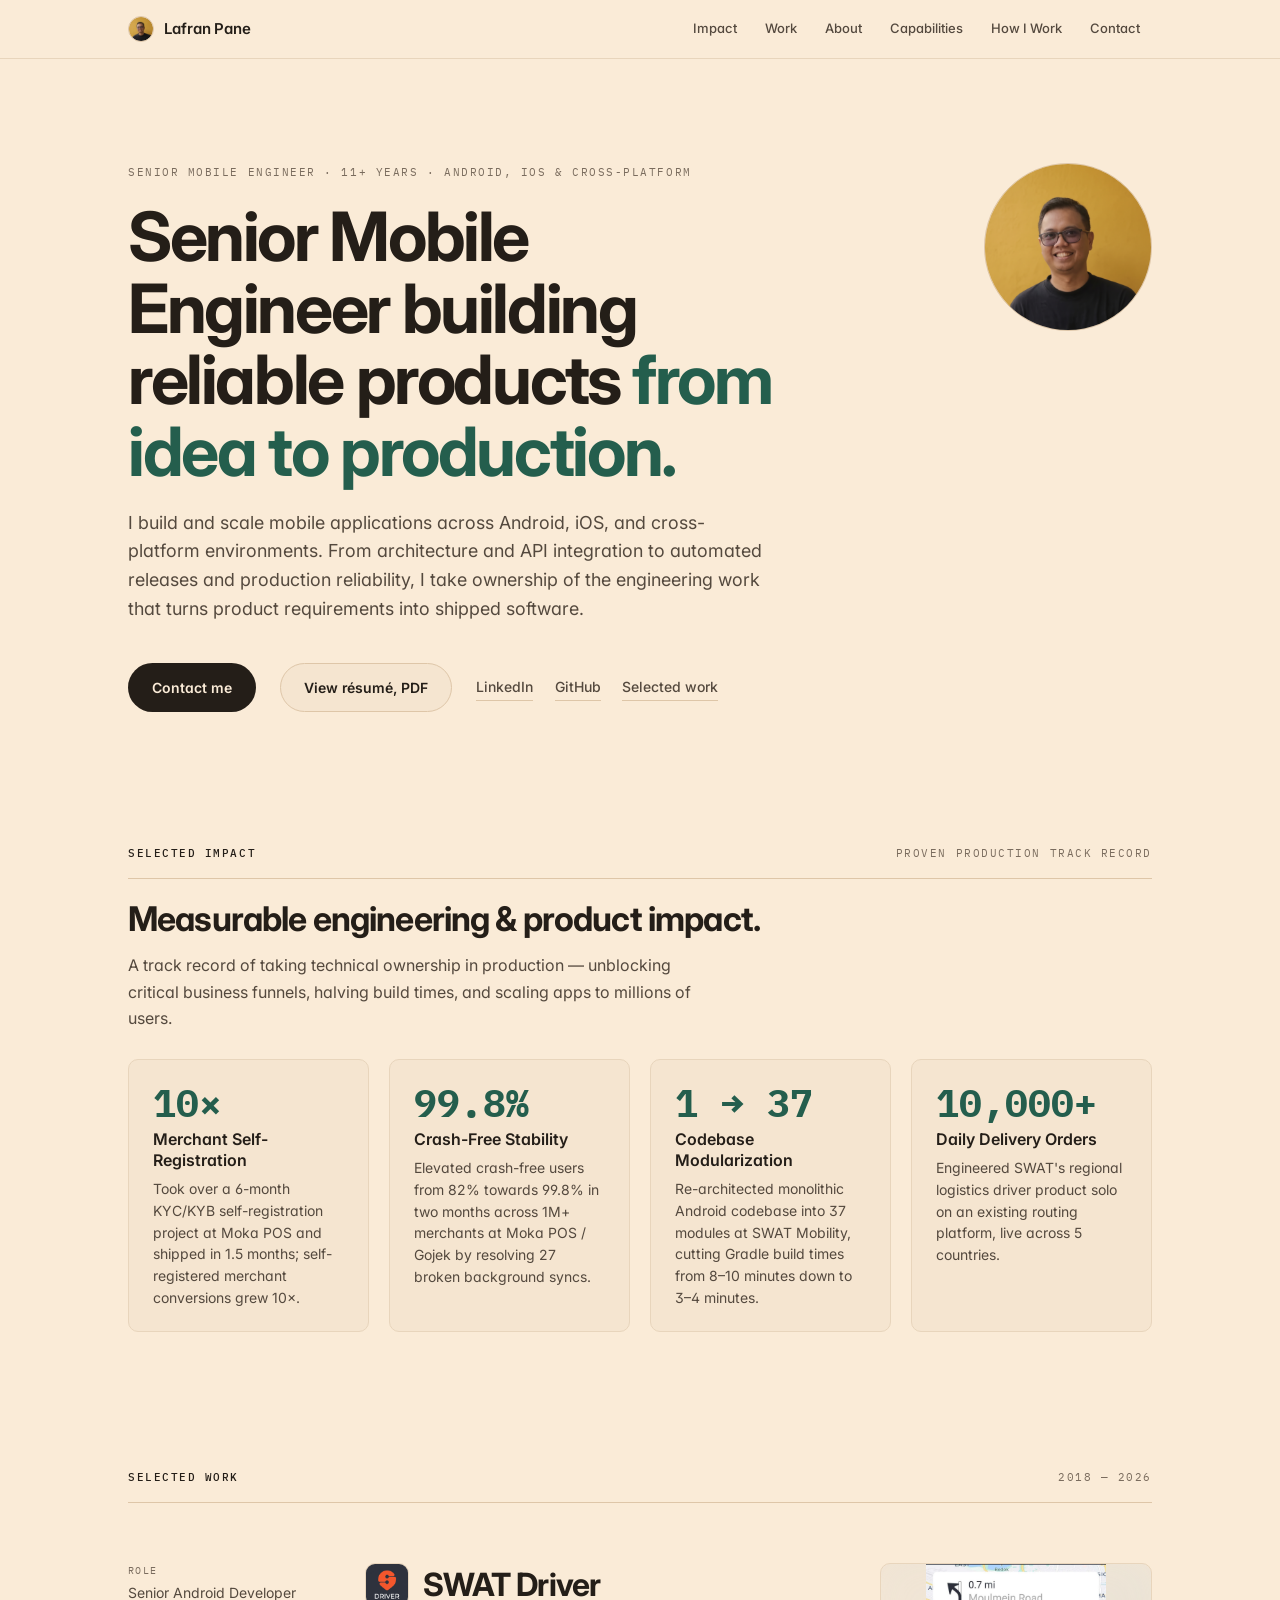
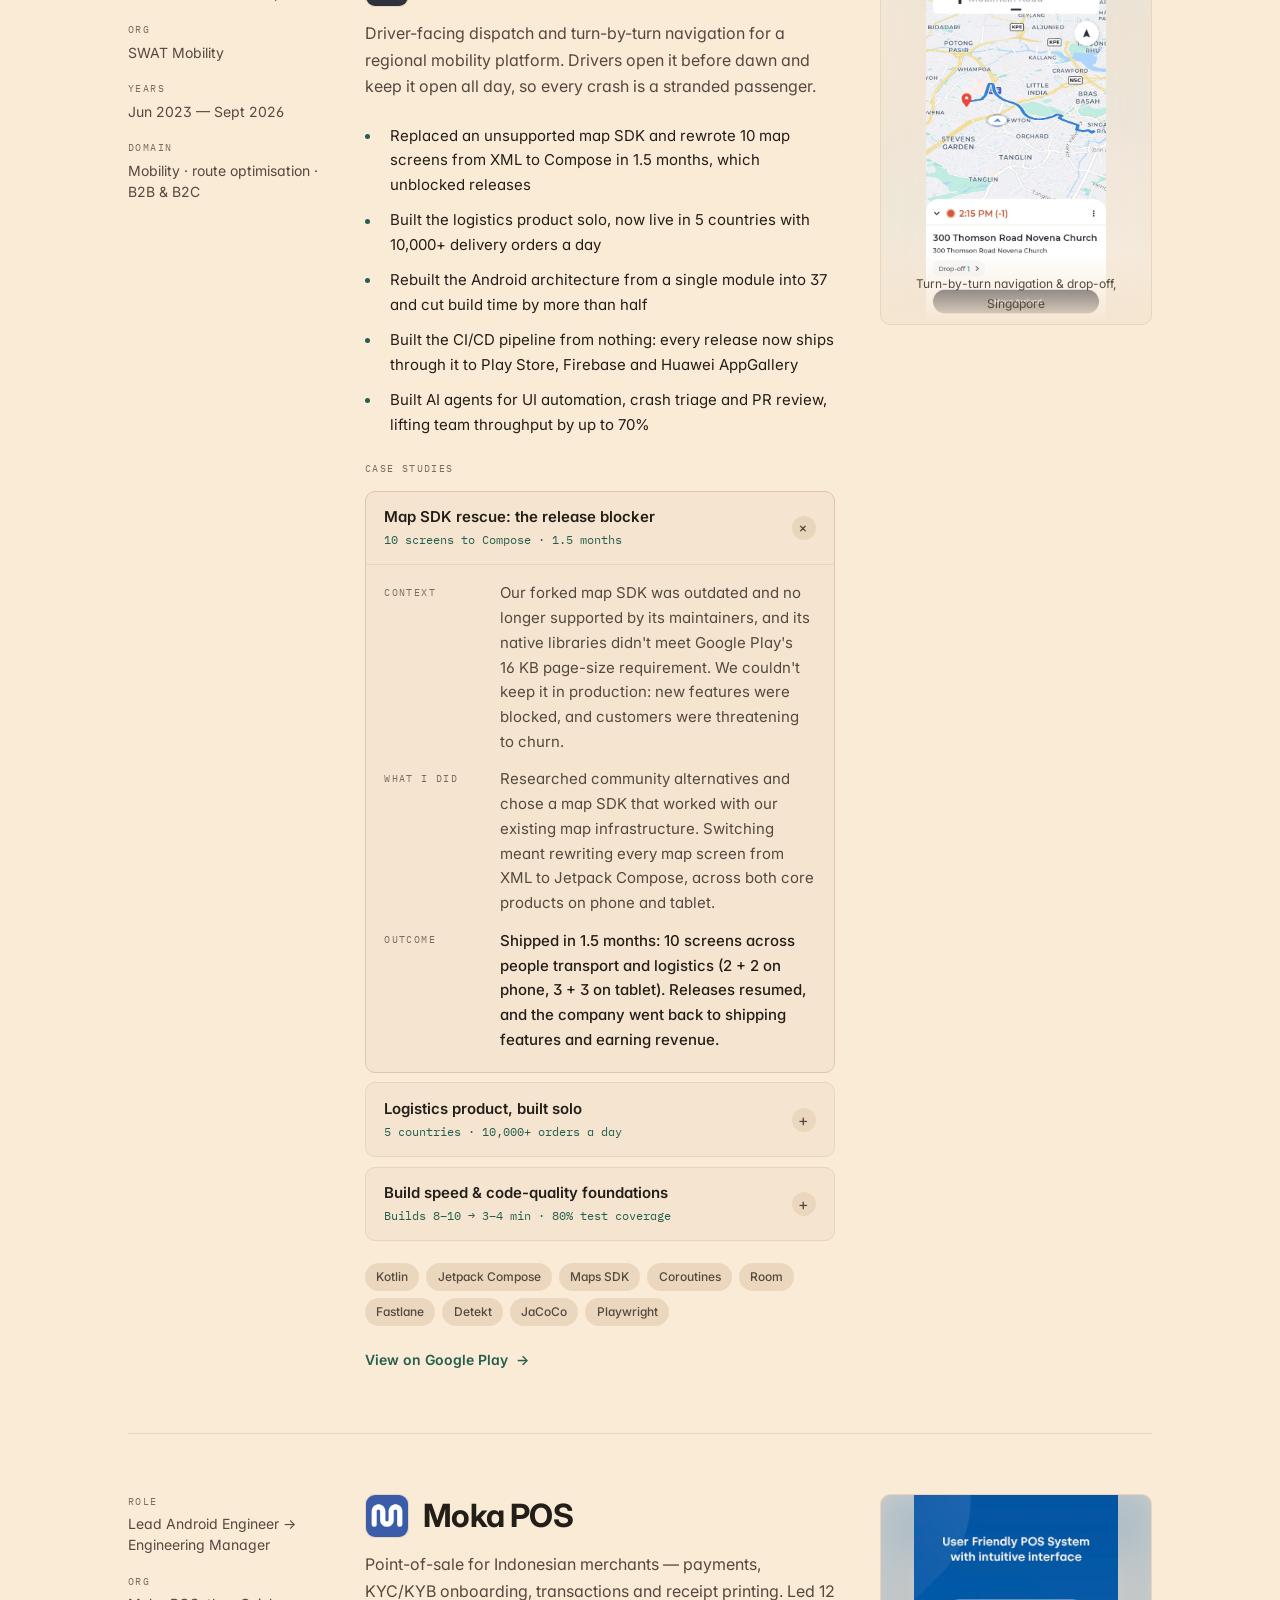
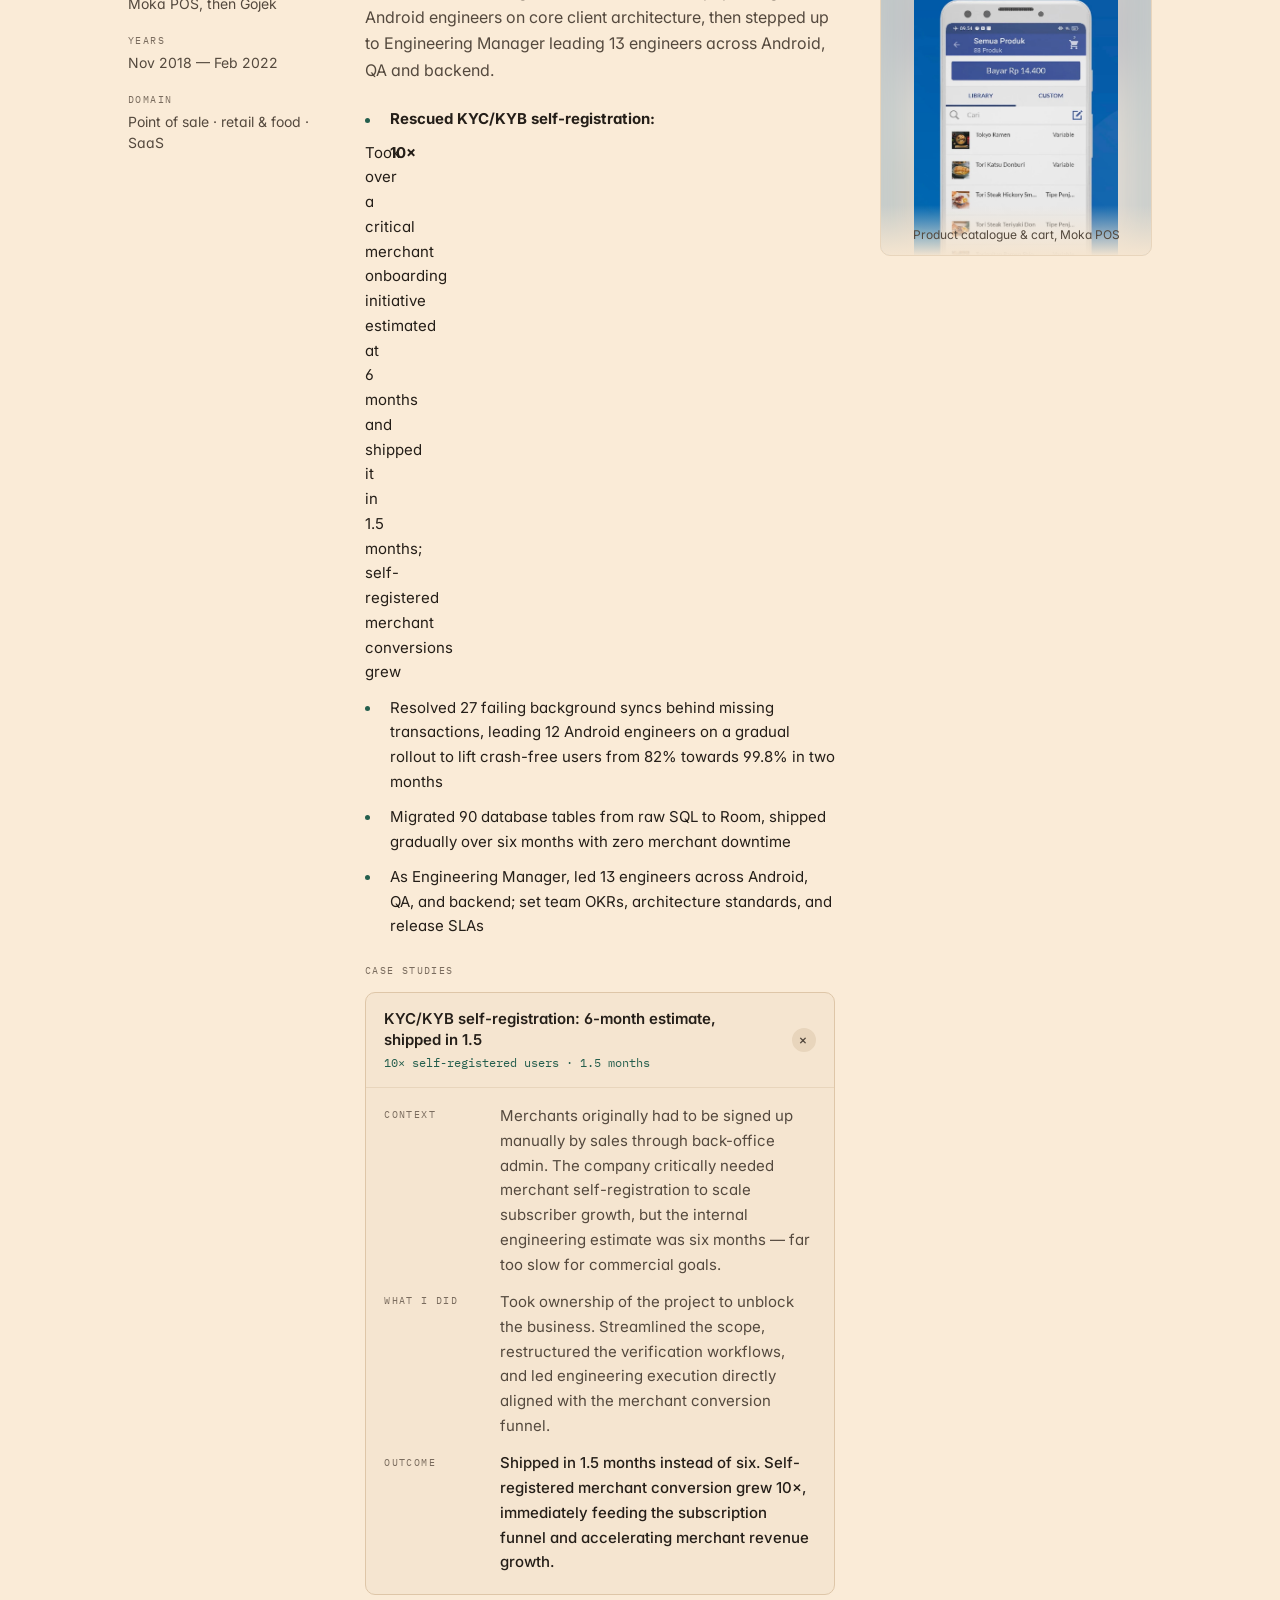
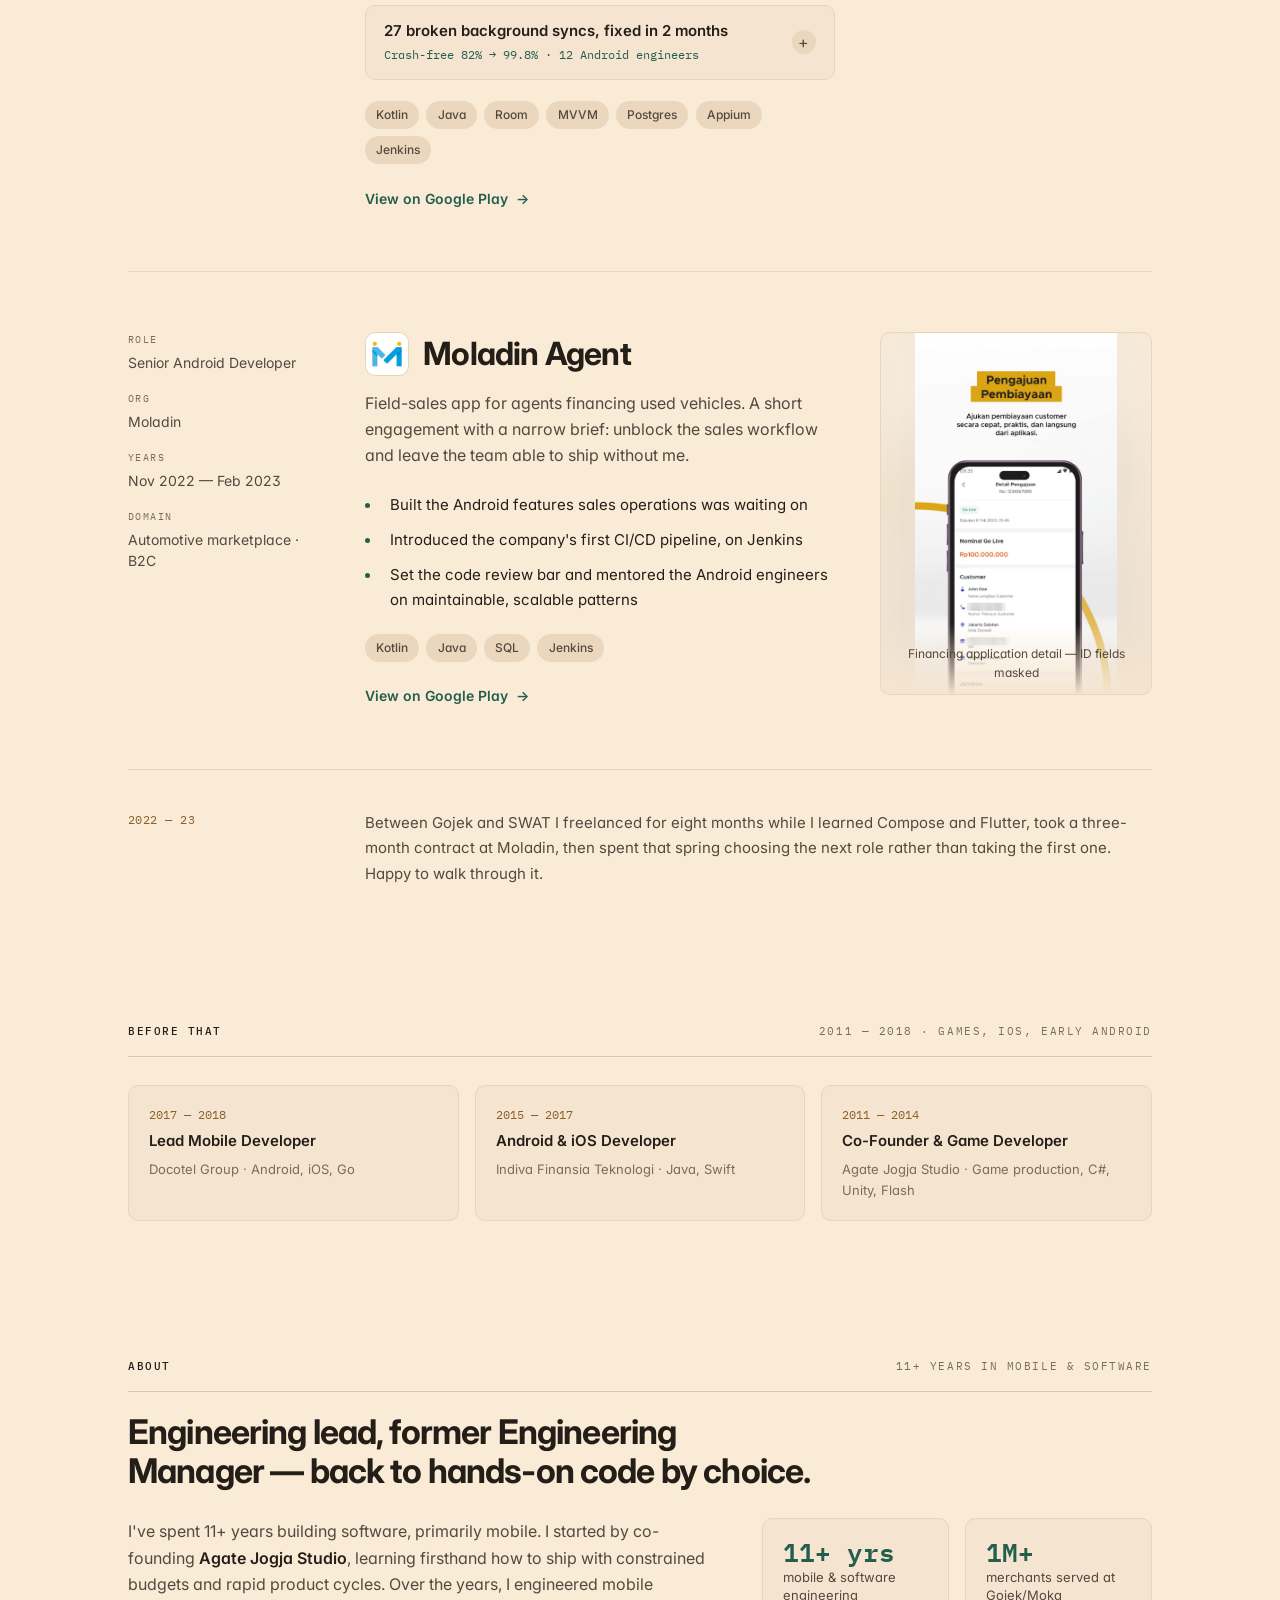
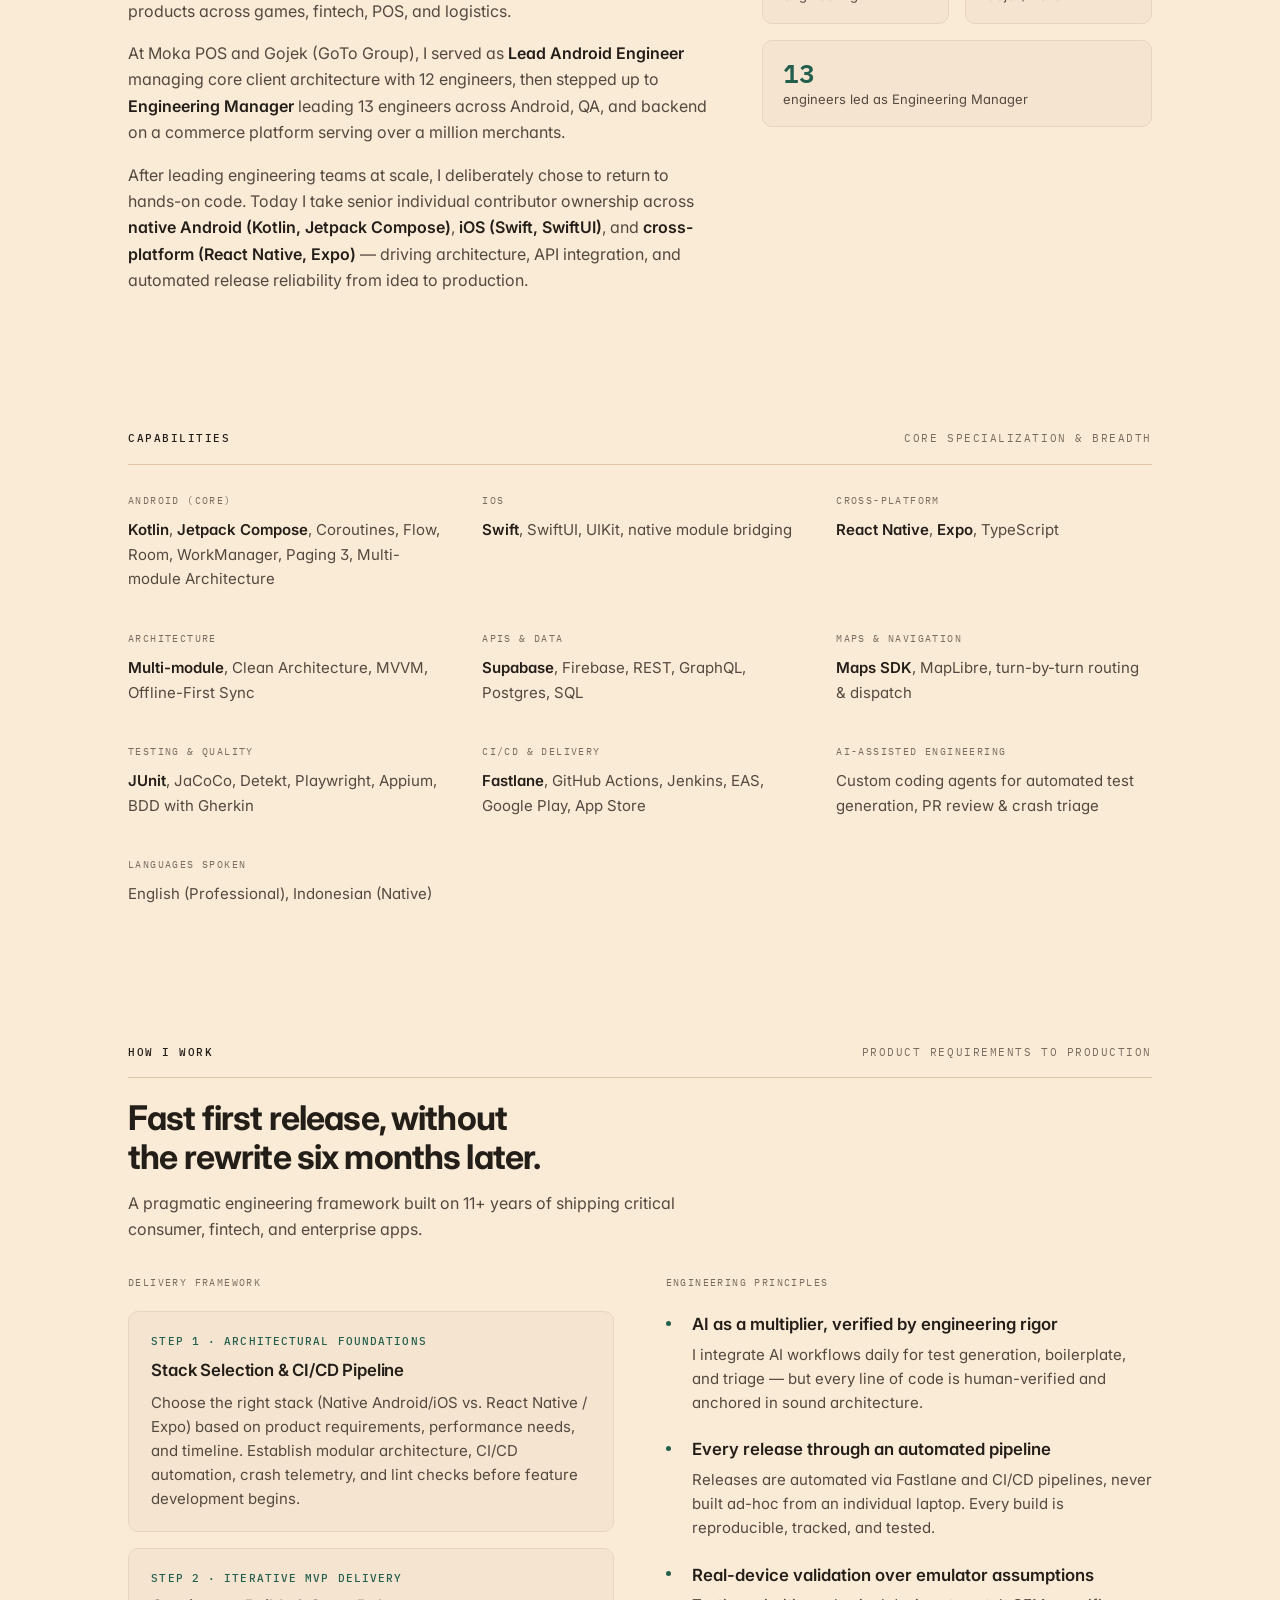
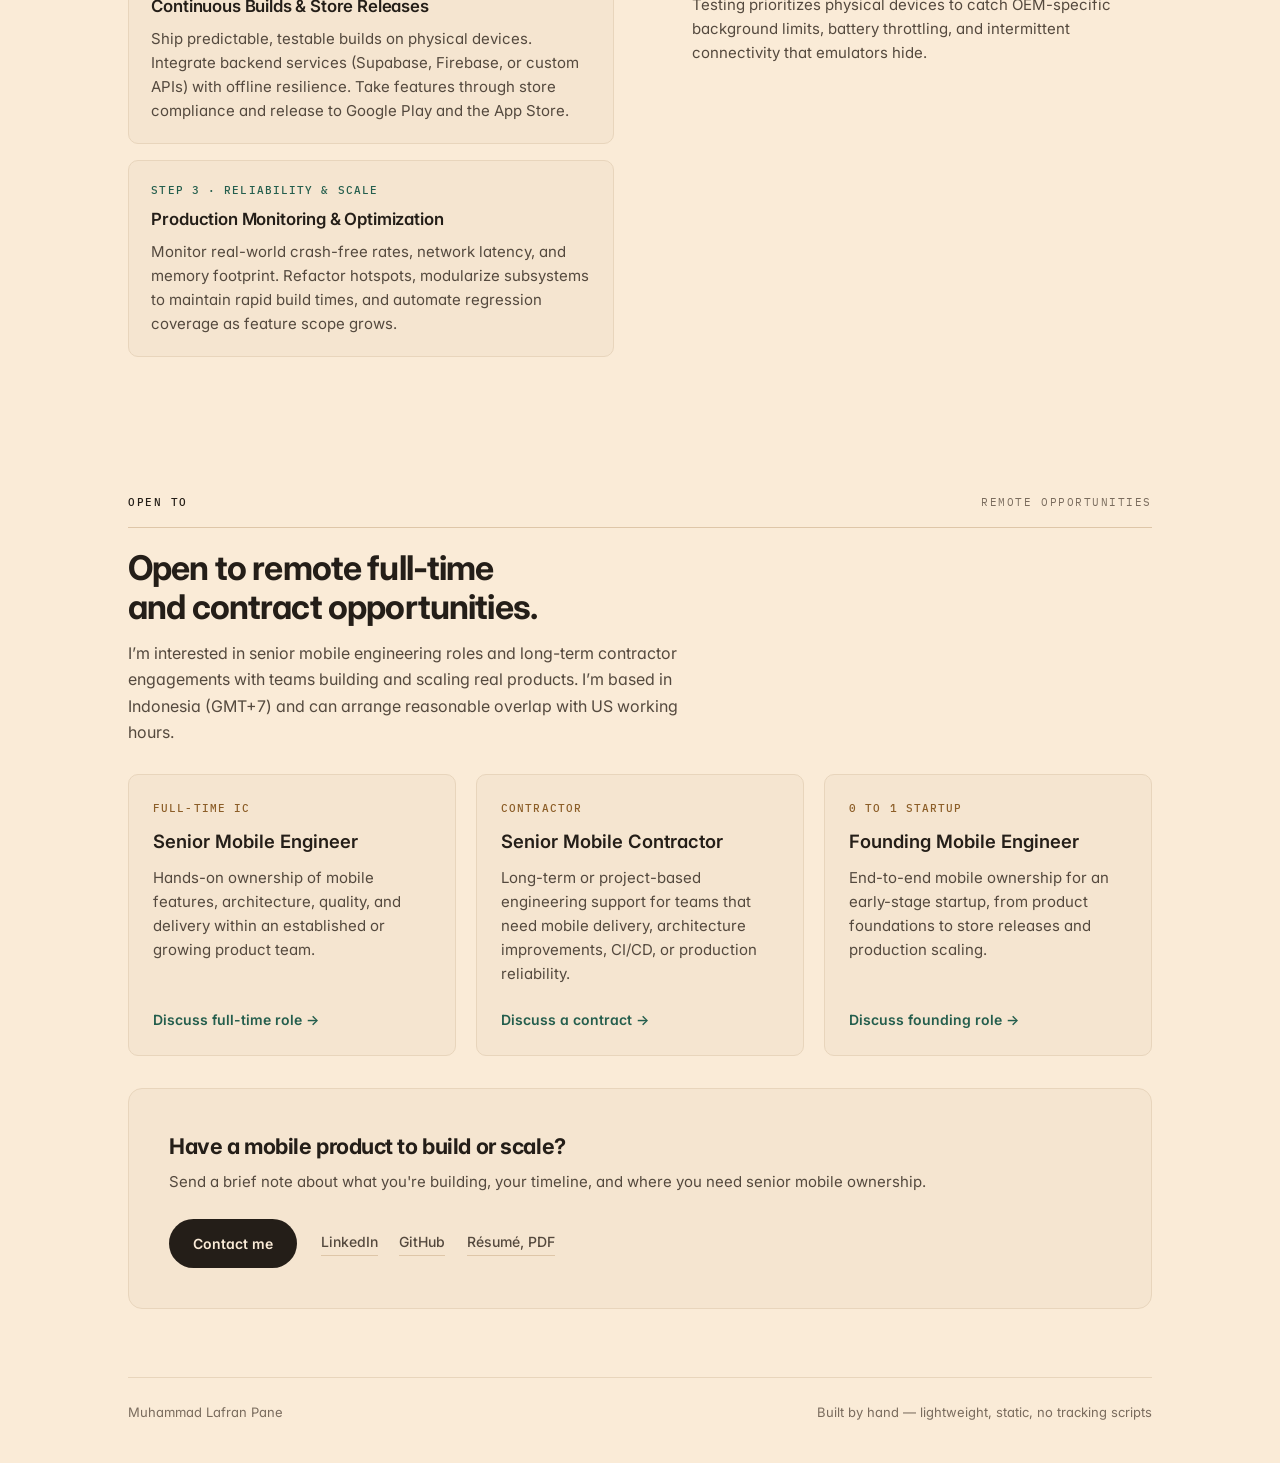
==== commit 2aeca190: "Reposition portfolio to Senior Mobile Engineer, highlight KYC/KYB impact, and update CV" ====
--- a/index.html
+++ b/index.html
@@ -4,8 +4,8 @@
 <meta charset="utf-8">
 <meta name="viewport" content="width=device-width, initial-scale=1">
 
-<title>Lafran Pane — Founding Mobile Engineer</title>
-<meta name="description" content="Founding Mobile Engineer, 11+ years. Android, iOS, React Native. Taking products from 0 to 1 with rock-solid architecture so founders can focus on growth.">
+<title>Lafran Pane — Senior Mobile Engineer</title>
+<meta name="description" content="Senior Mobile Engineer with 11+ years of experience building and scaling mobile products across Android, iOS, and cross-platform environments.">
 <meta name="author" content="Muhammad Lafran Pane">
 <meta name="theme-color" content="#FAEBD7">
 <link rel="canonical" href="https://spoonart1.github.io/">
@@ -13,16 +13,16 @@
 <!-- share card -->
 <meta property="og:type" content="website">
 <meta property="og:site_name" content="Lafran Pane">
-<meta property="og:title" content="Lafran Pane — Founding Mobile Engineer">
-<meta property="og:description" content="AI can build your demo. I build the app that survives real users. Android, iOS, React Native.">
+<meta property="og:title" content="Lafran Pane — Senior Mobile Engineer">
+<meta property="og:description" content="Senior Mobile Engineer building reliable products from idea to production. 11+ years across Android, iOS, and cross-platform.">
 <meta property="og:url" content="https://spoonart1.github.io/">
 <meta property="og:image" content="https://spoonart1.github.io/assets/img/og.png">
 <meta property="og:image:width" content="1200">
 <meta property="og:image:height" content="630">
-<meta property="og:image:alt" content="Lafran Pane — Founding Mobile Engineer">
+<meta property="og:image:alt" content="Lafran Pane — Senior Mobile Engineer">
 <meta name="twitter:card" content="summary_large_image">
-<meta name="twitter:title" content="Lafran Pane — Founding Mobile Engineer">
-<meta name="twitter:description" content="AI can build your demo. I build the app that survives real users. Android, iOS, React Native.">
+<meta name="twitter:title" content="Lafran Pane — Senior Mobile Engineer">
+<meta name="twitter:description" content="Senior Mobile Engineer building reliable products from idea to production. 11+ years across Android, iOS, and cross-platform.">
 <meta name="twitter:image" content="https://spoonart1.github.io/assets/img/og.png">
 
 <link rel="icon" href="assets/img/favicon.svg" type="image/svg+xml">
@@ -39,10 +39,10 @@
   "@type": "Person",
   "name": "Muhammad Lafran Pane",
   "alternateName": "Lafran Pane",
-  "jobTitle": "Founding Mobile Engineer",
+  "jobTitle": "Senior Mobile Engineer",
   "email": "mailto:lafran.work@gmail.com",
   "url": "https://spoonart1.github.io/",
-  "knowsAbout": ["Android", "iOS", "React Native", "Expo", "Supabase", "Kotlin", "Swift", "Mobile Architecture", "CI/CD"],
+  "knowsAbout": ["Android", "Jetpack Compose", "Kotlin", "iOS", "Swift", "React Native", "Expo", "Mobile Architecture", "CI/CD", "Offline-first Sync"],
   "sameAs": [
     "https://www.linkedin.com/in/m-lafran-pane-39593913a/",
     "https://github.com/spoonart1"
@@ -63,12 +63,11 @@
       Lafran&nbsp;Pane
     </a>
     <nav class="bar-nav" aria-label="Sections">
-      <a href="#problem">problem</a>
-      <a href="#solution">solution</a>
+      <a href="#impact">impact</a>
+      <a href="#work">work</a>
       <a href="#about">about</a>
-      <a href="#work">work</a>
-      <a href="#stack">stack</a>
-      <a href="#approach">approach</a>
+      <a href="#stack">capabilities</a>
+      <a href="#approach">how I work</a>
       <a href="#contact">contact</a>
     </nav>
   </div>
@@ -80,22 +79,23 @@
   <section class="wrap hero">
     <div class="hero-layout">
       <div class="hero-main">
-        <p class="eyebrow">Founding Mobile Engineer · 11 yrs · Android, iOS, React Native</p>
-
-        <h1 class="lede">AI can build your demo. <em>I build the app that survives real users.</em></h1>
+        <p class="eyebrow">Senior Mobile Engineer · 11+ years · Android, iOS &amp; Cross-platform</p>
+
+        <h1 class="lede">Senior Mobile Engineer building reliable products <em>from idea to production.</em></h1>
 
         <p class="sub">
-          I take mobile products from zero to production and own them end to end — architecture,
-          CI/CD, and rock-solid stability. Founders can spend their runway on distribution
-          and growth, not chasing ghost bugs.
+          I build and scale mobile applications across Android, iOS, and cross-platform environments.
+          From architecture and API integration to automated releases and production reliability,
+          I take ownership of the engineering work that turns product requirements into shipped software.
         </p>
 
         <div class="cta-row">
-          <a class="btn" href="mailto:lafran.work@gmail.com?subject=Founding%20Mobile%20Engineer%20role">Email me</a>
+          <a class="btn" href="#contact">Contact me</a>
+          <a class="btn btn-secondary" href="assets/Lafran-Pane-CV-2026.pdf" download>View résumé, PDF</a>
           <div class="links">
             <a href="https://www.linkedin.com/in/m-lafran-pane-39593913a/" rel="noopener">LinkedIn</a>
             <a href="https://github.com/spoonart1" rel="noopener">GitHub</a>
-            <a href="assets/Lafran-Pane-CV-2026.pdf" download>Résumé, PDF</a>
+            <a href="#work">Selected work</a>
           </div>
         </div>
       </div>
@@ -106,145 +106,54 @@
     </div>
   </section>
 
-  <!-- ============================= PROBLEM ============================= -->
-  <section class="wrap sec" id="problem">
+  <!-- ============================= SELECTED IMPACT ============================= -->
+  <section class="wrap sec" id="impact">
     <div class="sec-head">
-      <p class="eyebrow eyebrow-lit">The problem</p>
-      <p class="eyebrow">vibe coding vs. production</p>
-    </div>
-
-    <h2 class="sec-title">Vibe coding gets you to a demo. It rarely survives production.</h2>
+      <p class="eyebrow eyebrow-lit">Selected impact</p>
+      <p class="eyebrow">proven production track record</p>
+    </div>
+
+    <h2 class="sec-title">Measurable engineering &amp; product impact.</h2>
     <p class="sec-desc">
-      In the AI era, pre-seed and seed startups race to ship and raise. But when an app lacks
-      sound engineering foundations, velocity grinds to a halt.
+      A track record of taking technical ownership in production — unblocking critical business funnels,
+      halving build times, and scaling apps to millions of users.
     </p>
 
-    <div class="grid-3">
-      <div class="flat-card">
-        <span class="card-num">01</span>
-        <h3 class="card-h">No one owns the architecture</h3>
-        <p class="card-p">
-          AI writes code quickly, but it doesn't architect scalable systems. When the initial
-          structure is flawed, every new feature sits on an unstable crack.
-        </p>
-      </div>
-
-      <div class="flat-card">
-        <span class="card-num">02</span>
-        <h3 class="card-h">Fixes create cascading bugs</h3>
-        <p class="card-p">
-          Prompting AI to patch bugs in a brittle codebase often introduces two more. Days vanish
-          into prompt battles and token burn while features remain unshipped.
-        </p>
-      </div>
-
-      <div class="flat-card">
-        <span class="card-num">03</span>
-        <h3 class="card-h">Native issues AI can't foresee</h3>
-        <p class="card-p">
-          Background sync limits, memory leaks, OEM quirks, and app-store compliance only surface
-          on physical devices in the hands of real, paying users.
-        </p>
-      </div>
-    </div>
-
-    <div class="callout">
-      <strong>Runway is time:</strong> Early-stage startups typically operate with 12 months of runway.
-      Spending months fighting technical debt is spending the company's life away.
-    </div>
-  </section>
-
-  <!-- ============================= SOLUTION ============================= -->
-  <section class="wrap sec" id="solution">
-    <div class="sec-head">
-      <p class="eyebrow eyebrow-lit">The solution</p>
-      <p class="eyebrow">founding mobile engineer</p>
-    </div>
-
-    <h2 class="sec-title">One engineer to own mobile end to end, so you can focus on growth.</h2>
-    <p class="sec-desc">
-      A technical safety net that frees founders from constant firefighting, keeping your
-      focus entirely on customer acquisition and revenue.
-    </p>
-
-    <div class="grid-3">
-      <div class="flat-card">
-        <h3 class="card-h">Ownership, not tickets</h3>
-        <p class="card-p">
-          One accountable lead who takes full ownership of architecture, release cadence, CI/CD,
-          and crash metrics from day one. Nothing slips through the cracks between contractors.
-        </p>
-      </div>
-
-      <div class="flat-card">
-        <h3 class="card-h">Built for rapid pivots</h3>
-        <p class="card-p">
-          Early products change weekly. Modular, clean architecture and automated test pipelines
-          make feature pivots fast, safe, and inexpensive instead of requiring a complete rewrite.
-        </p>
-      </div>
-
-      <div class="flat-card">
-        <h3 class="card-h">Senior leverage without US burn</h3>
-        <p class="card-p">
-          Get the execution rigor of a proven Engineering Manager with flexible engagement
-          (salary + equity or late co-founder), aligning incentives directly with your runway.
-        </p>
-      </div>
-    </div>
-  </section>
-
-  <!-- ============================= ABOUT ============================= -->
-  <section class="wrap sec" id="about">
-    <div class="sec-head">
-      <p class="eyebrow eyebrow-lit">About</p>
-      <p class="eyebrow">11+ years in mobile</p>
-    </div>
-
-    <h2 class="sec-title">Co-founder, Lead Engineer, Engineering Manager — back to code by choice.</h2>
-
-    <div class="about-grid">
-      <div class="about-text">
-        <p>
-          I've spent 11+ years building software, primarily mobile. I started by co-founding
-          <strong>Agate Jogja Studio</strong>, learning firsthand how to ship with constrained
-          budgets and rapid cycles. Over the years, I engineered mobile products across games,
-          fintech, POS, and logistics.
-        </p>
-        <p>
-          At Moka POS and Gojek (GoTo Group), I served as <strong>Lead Android Engineer</strong>
-          managing client architecture with 12 engineers, then stepped up to
-          <strong>Engineering Manager</strong> leading 13 engineers across Android, QA, and
-          backend on a platform trusted by over a million merchants.
-        </p>
-        <p>
-          After leading teams at scale, I deliberately chose to return to hands-on coding.
-          Today I build across <strong>native Android, iOS, and React Native</strong> — at home
-          with the speed, uncertainty, and zero-to-one reality of early-stage startups.
-        </p>
-      </div>
-
-      <div class="stat-strip">
-        <div class="stat-box">
-          <span class="stat-val">11+ yrs</span>
-          <span class="stat-lbl">building mobile &amp; software</span>
-        </div>
-        <div class="stat-box">
-          <span class="stat-val">1M+</span>
-          <span class="stat-lbl">monthly users served</span>
-        </div>
-        <div class="stat-box">
-          <span class="stat-val">99.3%</span>
-          <span class="stat-lbl">crash-free rate achieved</span>
-        </div>
-        <div class="stat-box">
-          <span class="stat-val">1 → 37</span>
-          <span class="stat-lbl">modules re-architected</span>
-        </div>
-        <div class="stat-box">
-          <span class="stat-val">13</span>
-          <span class="stat-lbl">engineers led at Gojek</span>
-        </div>
+    <div class="impact-grid">
+      <div class="impact-card">
+        <span class="impact-val">10×</span>
+        <h3 class="impact-title">Merchant Self-Registration</h3>
+        <p class="impact-desc">
+          Took over a 6-month KYC/KYB self-registration project at Moka POS and shipped in 1.5 months;
+          self-registered merchant conversions grew 10×.
+        </p>
+      </div>
+
+      <div class="impact-card">
+        <span class="impact-val">99.8%</span>
+        <h3 class="impact-title">Crash-Free Stability</h3>
+        <p class="impact-desc">
+          Elevated crash-free users from 82% towards 99.8% in two months across 1M+ merchants at Moka POS / Gojek
+          by resolving 27 broken background syncs.
+        </p>
+      </div>
+
+      <div class="impact-card">
+        <span class="impact-val">1 → 37</span>
+        <h3 class="impact-title">Codebase Modularization</h3>
+        <p class="impact-desc">
+          Re-architected monolithic Android codebase into 37 modules at SWAT Mobility, cutting Gradle
+          build times from 8–10 minutes down to 3–4 minutes.
+        </p>
+      </div>
+
+      <div class="impact-card">
+        <span class="impact-val">10,000+</span>
+        <h3 class="impact-title">Daily Delivery Orders</h3>
+        <p class="impact-desc">
+          Engineered SWAT's regional logistics driver product solo on an existing routing platform,
+          live across 5 countries.
+        </p>
       </div>
     </div>
   </section>
@@ -444,11 +353,10 @@
           </p>
 
           <ul class="shipped">
-            <li>Found and fixed 27 broken background data syncs behind missing transactions, leading 12 Android engineers to a gradual rollout in 2 months</li>
-            <li>Took crash-free users from 82% to 99.3% in two months by making stability the team's headline objective</li>
-            <li>Took over KYC/KYB self-registration, estimated at 6 months, and shipped it in 1.5. Self-registrations grew 10×</li>
-            <li>Migrated 90 database tables from raw SQL to Room, shipped gradually over six months with no downtime</li>
-            <li>As Engineering Manager, led 13 engineers across Android, QA and backend; set the team's OKRs and quality bar</li>
+            <li><strong>Rescued KYC/KYB self-registration:</strong> Took over a critical merchant onboarding initiative estimated at 6 months and shipped it in 1.5 months; self-registered merchant conversions grew <strong>10×</strong></li>
+            <li>Resolved 27 failing background syncs behind missing transactions, leading 12 Android engineers on a gradual rollout to lift crash-free users from 82% towards 99.8% in two months</li>
+            <li>Migrated 90 database tables from raw SQL to Room, shipped gradually over six months with zero merchant downtime</li>
+            <li>As Engineering Manager, led 13 engineers across Android, QA, and backend; set team OKRs, architecture standards, and release SLAs</li>
           </ul>
 
           <div class="cases">
@@ -456,54 +364,49 @@
 
             <details class="case" open>
               <summary>
-                <span class="case-title">27 broken background syncs, fixed in 2 months</span>
-                <span class="case-result">Sync issues to near zero · 12 Android engineers</span>
+                <span class="case-title">KYC/KYB self-registration: 6-month estimate, shipped in 1.5</span>
+                <span class="case-result">10× self-registered users · 1.5 months</span>
               </summary>
               <dl class="case-body">
                 <dt>Context</dt>
                 <dd>
-                  I inherited a legacy codebase and found 27 background data syncs that were
-                  failing silently. They caused missing transactions, sales discrepancies and
-                  merchants stuck offline, and complaints kept coming in.
+                  Merchants originally had to be signed up manually by sales through back-office admin. The company
+                  critically needed merchant self-registration to scale subscriber growth, but the internal engineering
+                  estimate was six months — far too slow for commercial goals.
                 </dd>
                 <dt>What I did</dt>
                 <dd>
-                  Took the initiative and led the fix: migrated the deprecated background
-                  mechanisms to modern Android APIs. I led 12 Android engineers and rolled the
-                  changes out gradually, so each step could be verified in production.
+                  Took ownership of the project to unblock the business. Streamlined the scope, restructured the
+                  verification workflows, and led engineering execution directly aligned with the merchant conversion funnel.
                 </dd>
                 <dt>Outcome</dt>
                 <dd class="case-out">
-                  All 27 shipped within 2 months. Sync issues dropped to near zero, crash-free
-                  users rose to 99.3%, and complaints about stuck-offline devices, missing
-                  transactions and discrepancies fell sharply.
+                  Shipped in 1.5 months instead of six. Self-registered merchant conversion grew 10×, immediately
+                  feeding the subscription funnel and accelerating merchant revenue growth.
                 </dd>
               </dl>
             </details>
 
             <details class="case">
               <summary>
-                <span class="case-title">KYC/KYB self-registration: 6-month estimate, shipped in 1.5</span>
-                <span class="case-result">10× self-registered users</span>
+                <span class="case-title">27 broken background syncs, fixed in 2 months</span>
+                <span class="case-result">Crash-free 82% → 99.8% · 12 Android engineers</span>
               </summary>
               <dl class="case-body">
                 <dt>Context</dt>
                 <dd>
-                  Merchants were signed up by sales through the back-office admin. The company
-                  wanted self-registration, and more registered merchants converting into paying
-                  subscribers. The original estimate was six months, too slow for a business
-                  that needed revenue quickly.
+                  Inherited a legacy codebase and found 27 background data syncs that were failing silently.
+                  They caused missing transactions, sales discrepancies, and merchants stuck offline.
                 </dd>
                 <dt>What I did</dt>
                 <dd>
-                  Took over the project to unblock the business. Streamlined the scope,
-                  restructured the flow, and led the engineering execution directly against
-                  the merchant subscription funnel.
+                  Took the initiative and led the turnaround: migrated deprecated background mechanisms to modern Android APIs.
+                  Led 12 Android engineers through a disciplined, gradual rollout verified in production.
                 </dd>
                 <dt>Outcome</dt>
                 <dd class="case-out">
-                  Shipped in 1.5 months instead of six. Self-registered users grew 10×, feeding
-                  the subscription funnel and bringing in more revenue.
+                  All 27 shipped within 2 months. Sync issues dropped to near zero, crash-free users rose from 82% towards 99.8%,
+                  and transaction discrepancy complaints were eliminated.
                 </dd>
               </dl>
             </details>
@@ -627,53 +530,101 @@
     </div>
   </section>
 
+  <!-- ============================= ABOUT ============================= -->
+  <section class="wrap sec" id="about">
+    <div class="sec-head">
+      <p class="eyebrow eyebrow-lit">About</p>
+      <p class="eyebrow">11+ years in mobile &amp; software</p>
+    </div>
+
+    <h2 class="sec-title">Engineering lead, former Engineering Manager — back to hands-on code by choice.</h2>
+
+    <div class="about-grid">
+      <div class="about-text">
+        <p>
+          I've spent 11+ years building software, primarily mobile. I started by co-founding
+          <strong>Agate Jogja Studio</strong>, learning firsthand how to ship with constrained
+          budgets and rapid product cycles. Over the years, I engineered mobile products across games,
+          fintech, POS, and logistics.
+        </p>
+        <p>
+          At Moka POS and Gojek (GoTo Group), I served as <strong>Lead Android Engineer</strong>
+          managing core client architecture with 12 engineers, then stepped up to
+          <strong>Engineering Manager</strong> leading 13 engineers across Android, QA, and
+          backend on a commerce platform serving over a million merchants.
+        </p>
+        <p>
+          After leading engineering teams at scale, I deliberately chose to return to hands-on code.
+          Today I take senior individual contributor ownership across <strong>native Android (Kotlin, Jetpack Compose)</strong>,
+          <strong>iOS (Swift, SwiftUI)</strong>, and <strong>cross-platform (React Native, Expo)</strong> —
+          driving architecture, API integration, and automated release reliability from idea to production.
+        </p>
+      </div>
+
+      <div class="stat-strip">
+        <div class="stat-box">
+          <span class="stat-val">11+ yrs</span>
+          <span class="stat-lbl">mobile &amp; software engineering</span>
+        </div>
+        <div class="stat-box">
+          <span class="stat-val">1M+</span>
+          <span class="stat-lbl">merchants served at Gojek/Moka</span>
+        </div>
+        <div class="stat-box">
+          <span class="stat-val">13</span>
+          <span class="stat-lbl">engineers led as Engineering Manager</span>
+        </div>
+      </div>
+    </div>
+  </section>
+
   <!-- ============================= STACK ============================= -->
   <section class="wrap sec" id="stack">
     <div class="sec-head">
-      <p class="eyebrow eyebrow-lit">Stack</p>
-      <p class="eyebrow">what I reach for first, in bold</p>
+      <p class="eyebrow eyebrow-lit">Capabilities</p>
+      <p class="eyebrow">core specialization &amp; breadth</p>
     </div>
 
     <div class="stack">
       <div class="stack-group">
-        <div class="stack-k">Android</div>
-        <div class="stack-v"><b>Kotlin</b>, <b>Jetpack Compose</b>, Coroutines, Flow, Room, WorkManager, Paging 3</div>
+        <div class="stack-k">Android (Core)</div>
+        <div class="stack-v"><b>Kotlin</b>, <b>Jetpack Compose</b>, Coroutines, Flow, Room, WorkManager, Paging 3, Multi-module Architecture</div>
       </div>
       <div class="stack-group">
         <div class="stack-k">iOS</div>
-        <div class="stack-v"><b>Swift</b>, SwiftUI, UIKit</div>
+        <div class="stack-v"><b>Swift</b>, SwiftUI, UIKit, native module bridging</div>
       </div>
       <div class="stack-group">
         <div class="stack-k">Cross-platform</div>
         <div class="stack-v"><b>React Native</b>, <b>Expo</b>, TypeScript</div>
       </div>
       <div class="stack-group">
-        <div class="stack-k">Backend &amp; data</div>
-        <div class="stack-v"><b>Supabase</b>, Firebase, Postgres, SQL, Go</div>
-      </div>
-      <div class="stack-group">
         <div class="stack-k">Architecture</div>
-        <div class="stack-v"><b>Multi-module</b>, Clean Architecture, MVVM</div>
-      </div>
-      <div class="stack-group">
-        <div class="stack-k">Maps &amp; navigation</div>
-        <div class="stack-v"><b>Maps SDK</b>, MapLibre, turn-by-turn routing</div>
-      </div>
-      <div class="stack-group">
-        <div class="stack-k">Testing</div>
-        <div class="stack-v"><b>JUnit</b>, Appium, Playwright, BDD with Gherkin</div>
-      </div>
-      <div class="stack-group">
-        <div class="stack-k">Delivery</div>
-        <div class="stack-v"><b>Fastlane</b>, Jenkins, Bitbucket Runner, EAS, Firebase, Huawei AppGallery</div>
+        <div class="stack-v"><b>Multi-module</b>, Clean Architecture, MVVM, Offline-First Sync</div>
+      </div>
+      <div class="stack-group">
+        <div class="stack-k">APIs &amp; Data</div>
+        <div class="stack-v"><b>Supabase</b>, Firebase, REST, GraphQL, Postgres, SQL</div>
+      </div>
+      <div class="stack-group">
+        <div class="stack-k">Maps &amp; Navigation</div>
+        <div class="stack-v"><b>Maps SDK</b>, MapLibre, turn-by-turn routing &amp; dispatch</div>
+      </div>
+      <div class="stack-group">
+        <div class="stack-k">Testing &amp; Quality</div>
+        <div class="stack-v"><b>JUnit</b>, JaCoCo, Detekt, Playwright, Appium, BDD with Gherkin</div>
+      </div>
+      <div class="stack-group">
+        <div class="stack-k">CI/CD &amp; Delivery</div>
+        <div class="stack-v"><b>Fastlane</b>, GitHub Actions, Jenkins, EAS, Google Play, App Store</div>
       </div>
       <div class="stack-group">
         <div class="stack-k">AI-assisted engineering</div>
-        <div class="stack-v"><b>Claude Code</b>, custom coding agents for review &amp; triage</div>
+        <div class="stack-v">Custom coding agents for automated test generation, PR review &amp; crash triage</div>
       </div>
       <div class="stack-group">
         <div class="stack-k">Languages spoken</div>
-        <div class="stack-v">English, Indonesian</div>
+        <div class="stack-v">English (Professional), Indonesian (Native)</div>
       </div>
     </div>
   </section>
@@ -682,41 +633,42 @@
   <section class="wrap sec" id="approach">
     <div class="sec-head">
       <p class="eyebrow eyebrow-lit">How I work</p>
-      <p class="eyebrow">fast first release, zero rewrites</p>
+      <p class="eyebrow">product requirements to production</p>
     </div>
 
     <h2 class="sec-title">Fast first release, without the rewrite six months later.</h2>
     <p class="sec-desc">
-      A 0 → 1 execution framework built on years of shipping critical consumer and enterprise apps.
+      A pragmatic engineering framework built on 11+ years of shipping critical consumer, fintech, and enterprise apps.
     </p>
 
     <div class="flow">
 
       <div class="flow-group">
-        <p class="flow-k">0 → 1 Framework</p>
+        <p class="flow-k">Delivery Framework</p>
         <ol class="phase-list">
           <li class="phase-card">
-            <span class="phase-step">Week 1–2 · Foundations</span>
-            <h3>Stack &amp; Pipeline Setup</h3>
+            <span class="phase-step">Step 1 · Architectural Foundations</span>
+            <h3>Stack Selection &amp; CI/CD Pipeline</h3>
             <p>
-              Choose the right stack (Native vs. React Native / Expo) based on product requirements and runway.
-              Establish clean modular architecture, CI/CD, crash telemetry, and analytics before line one of features.
+              Choose the right stack (Native Android/iOS vs. React Native / Expo) based on product requirements,
+              performance needs, and timeline. Establish modular architecture, CI/CD automation, crash telemetry,
+              and lint checks before feature development begins.
             </p>
           </li>
           <li class="phase-card">
-            <span class="phase-step">Month 1–3 · Ship the MVP</span>
-            <h3>Iterative Build &amp; Store Release</h3>
+            <span class="phase-step">Step 2 · Iterative MVP Delivery</span>
+            <h3>Continuous Builds &amp; Store Releases</h3>
             <p>
-              Weekly test releases to founders and early adopters. Leverage Supabase or Firebase to unblock mobile
-              flows before spinning up dedicated backend teams. Ship to the App Store and Google Play.
+              Ship predictable, testable builds on physical devices. Integrate backend services (Supabase, Firebase, or custom APIs)
+              with offline resilience. Take features through store compliance and release to Google Play and the App Store.
             </p>
           </li>
           <li class="phase-card">
-            <span class="phase-step">Post-Launch · Stabilize &amp; Scale</span>
-            <h3>Metrics &amp; Team Expansion</h3>
+            <span class="phase-step">Step 3 · Reliability &amp; Scale</span>
+            <h3>Production Monitoring &amp; Optimization</h3>
             <p>
-              Track real-world crash-free rates, network latency, and store ratings. Modularize features and automate
-              regression tests as team size and feature surface grow.
+              Monitor real-world crash-free rates, network latency, and memory footprint. Refactor hotspots, modularize
+              subsystems to maintain rapid build times, and automate regression coverage as feature scope grows.
             </p>
           </li>
         </ol>
@@ -727,28 +679,28 @@
         <ul class="principles">
           <li>
             <div>
-              <h3>AI as a multiplier, not a crutch</h3>
+              <h3>AI as a multiplier, verified by engineering rigor</h3>
               <p>
-                I integrate AI agents daily for test generation, boilerplate, and triage — but always inside a
-                human-verified, sound architecture where every line is understood.
+                I integrate AI workflows daily for test generation, boilerplate, and triage — but every line of code
+                is human-verified and anchored in sound architecture.
               </p>
             </div>
           </li>
           <li>
             <div>
-              <h3>Every release through the pipeline</h3>
+              <h3>Every release through an automated pipeline</h3>
               <p>
-                Releases are automated via CI/CD, never shipped ad-hoc from a laptop. Built from scratch
-                multiple times across high-growth startups.
+                Releases are automated via Fastlane and CI/CD pipelines, never built ad-hoc from an individual laptop.
+                Every build is reproducible, tracked, and tested.
               </p>
             </div>
           </li>
           <li>
             <div>
-              <h3>Verification, fastest layer first</h3>
+              <h3>Real-device validation over emulator assumptions</h3>
               <p>
-                Unit tests run on every commit, automated UI regression on PRs, and physical device validation
-                for OEM-specific quirks and flaky connectivity.
+                Testing prioritizes physical devices to catch OEM-specific background limits, battery throttling,
+                and intermittent connectivity that emulators hide.
               </p>
             </div>
           </li>
@@ -762,52 +714,54 @@
   <section class="wrap sec" id="contact">
     <div class="sec-head">
       <p class="eyebrow eyebrow-lit">Open to</p>
-      <p class="eyebrow">engagement models</p>
-    </div>
-
-    <h2 class="sec-title">Founding mobile engineer or late co-founder, remote.</h2>
+      <p class="eyebrow">remote opportunities</p>
+    </div>
+
+    <h2 class="sec-title">Open to remote full-time and contract opportunities.</h2>
     <p class="sec-desc">
-      Looking for early-stage founders who need an experienced technical partner to own mobile from 0 to 1
-      and scale with the business. Based in Indonesia (GMT+7), with working hours structured for smooth overlap
-      with US mornings, Europe, and APAC.
+      I’m interested in senior mobile engineering roles and long-term contractor engagements with teams building
+      and scaling real products. I’m based in Indonesia (GMT+7) and can arrange reasonable overlap with US working hours.
     </p>
 
     <div class="engagement-grid">
       <div class="engagement-card">
-        <span class="engagement-badge">Full Ownership</span>
+        <span class="engagement-badge">Full-Time IC</span>
+        <h3>Senior Mobile Engineer</h3>
+        <p>
+          Hands-on ownership of mobile features, architecture, quality, and delivery within an established
+          or growing product team.
+        </p>
+        <a class="engagement-cta" href="mailto:lafran.work@gmail.com?subject=Senior%20Mobile%20Engineer%20%E2%80%94%20Full-time">Discuss full-time role &rarr;</a>
+      </div>
+
+      <div class="engagement-card">
+        <span class="engagement-badge">Contractor</span>
+        <h3>Senior Mobile Contractor</h3>
+        <p>
+          Long-term or project-based engineering support for teams that need mobile delivery, architecture
+          improvements, CI/CD, or production reliability.
+        </p>
+        <a class="engagement-cta" href="mailto:lafran.work@gmail.com?subject=Senior%20Mobile%20Engineer%20%E2%80%94%20Contract">Discuss a contract &rarr;</a>
+      </div>
+
+      <div class="engagement-card">
+        <span class="engagement-badge">0 to 1 Startup</span>
         <h3>Founding Mobile Engineer</h3>
         <p>
-          Base salary + equity. Full end-to-end ownership of the mobile product roadmap, release cycles,
-          and architecture from inception to growth stage.
-        </p>
-      </div>
-
-      <div class="engagement-card">
-        <span class="engagement-badge">Shared Upside</span>
-        <h3>Late Co-Founder</h3>
-        <p>
-          Equity-heavy partnership. Active involvement in company vision, technical strategy, hiring,
-          and core product decisions alongside non-technical founders.
-        </p>
-      </div>
-
-      <div class="engagement-card">
-        <span class="engagement-badge">High Impact</span>
-        <h3>Senior Mobile IC / Advisory</h3>
-        <p>
-          For startups that already launched and need an experienced senior lead to unblock development,
-          refactor brittle architecture, or resolve persistent production crashes.
-        </p>
+          End-to-end mobile ownership for an early-stage startup, from product foundations to store releases
+          and production scaling.
+        </p>
+        <a class="engagement-cta" href="mailto:lafran.work@gmail.com?subject=Founding%20Mobile%20Engineer%20role">Discuss founding role &rarr;</a>
       </div>
     </div>
 
     <div class="contact-action">
       <div class="contact-action-text">
-        <h3>Ready to build your mobile app?</h3>
-        <p>Send a brief note about what you're building, your timeline, and where you need help.</p>
+        <h3>Have a mobile product to build or scale?</h3>
+        <p>Send a brief note about what you're building, your timeline, and where you need senior mobile ownership.</p>
       </div>
       <div class="cta-row" style="margin-top:0;">
-        <a class="btn" href="mailto:lafran.work@gmail.com?subject=Founding%20Mobile%20Engineer%20role">Email me</a>
+        <a class="btn" href="mailto:lafran.work@gmail.com?subject=Senior%20Mobile%20Engineer%20Inquiry">Contact me</a>
         <div class="links">
           <a href="https://www.linkedin.com/in/m-lafran-pane-39593913a/" rel="noopener">LinkedIn</a>
           <a href="https://github.com/spoonart1" rel="noopener">GitHub</a>
@@ -820,7 +774,7 @@
   <div class="wrap">
     <div class="foot">
       <span>Muhammad Lafran Pane</span>
-      <span>Built by hand — no framework, no tracking</span>
+      <span>Built by hand — lightweight, static, no tracking scripts</span>
     </div>
   </div>
 
--- a/assets/css/site.css
+++ b/assets/css/site.css
@@ -275,6 +275,46 @@
   line-height: 1.55;
 }
 .callout strong { font-weight: 600; }
+
+/* ---------- Impact Section ---------- */
+.impact-grid {
+  display: grid;
+  grid-template-columns: repeat(auto-fit, minmax(15rem, 1fr));
+  gap: 1.25rem;
+  margin-top: 1.75rem;
+}
+.impact-card {
+  background: var(--surf);
+  border: 1px solid var(--line-soft);
+  border-radius: var(--r-md);
+  padding: 1.4rem 1.5rem;
+  display: flex;
+  flex-direction: column;
+  gap: .45rem;
+  transition: border-color .15s ease, background-color .15s ease;
+}
+.impact-card:hover { border-color: var(--line); }
+.impact-val {
+  font-family: var(--mono);
+  font-size: clamp(1.75rem, 3.2vw, 2.35rem);
+  font-weight: 700;
+  color: var(--route);
+  line-height: 1.05;
+}
+.impact-title {
+  margin: 0;
+  font-family: var(--display);
+  font-weight: 600;
+  font-size: 1rem;
+  color: var(--ink);
+  line-height: 1.3;
+}
+.impact-desc {
+  margin: 0;
+  font-size: .875rem;
+  color: var(--ink-dim);
+  line-height: 1.55;
+}
 
 /* ---------- About & Proof Strip ---------- */
 .about-grid {
@@ -602,6 +642,22 @@
 }
 .engagement-card p {
   margin: 0; font-size: .9375rem; color: var(--ink-dim); line-height: 1.6;
+}
+.engagement-cta {
+  margin-top: auto;
+  padding-top: .75rem;
+  font-size: .875rem;
+  font-weight: 600;
+  color: var(--route);
+  text-decoration: none;
+  display: inline-flex;
+  align-items: center;
+  gap: .35rem;
+  transition: transform .15s ease, color .15s ease;
+}
+.engagement-cta:hover {
+  color: var(--ink);
+  transform: translateX(3px);
 }
 
 .contact-action {
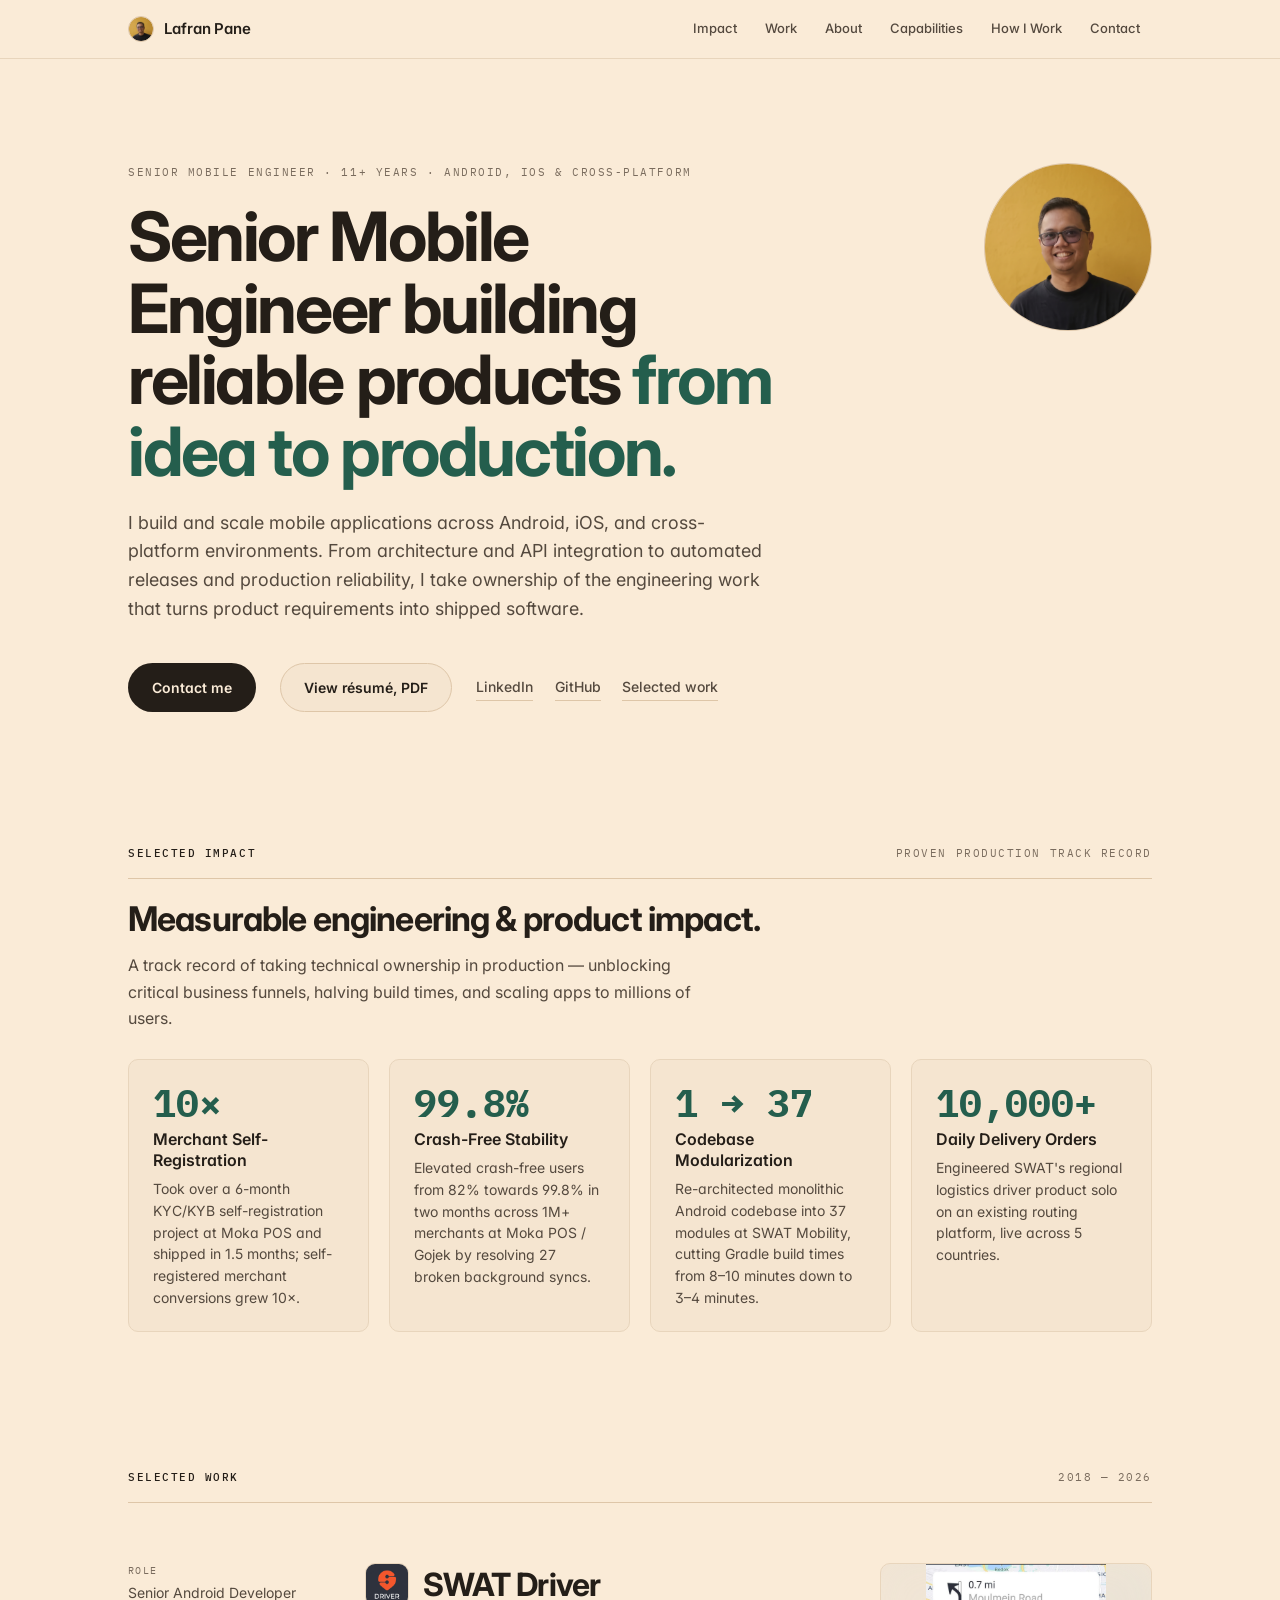
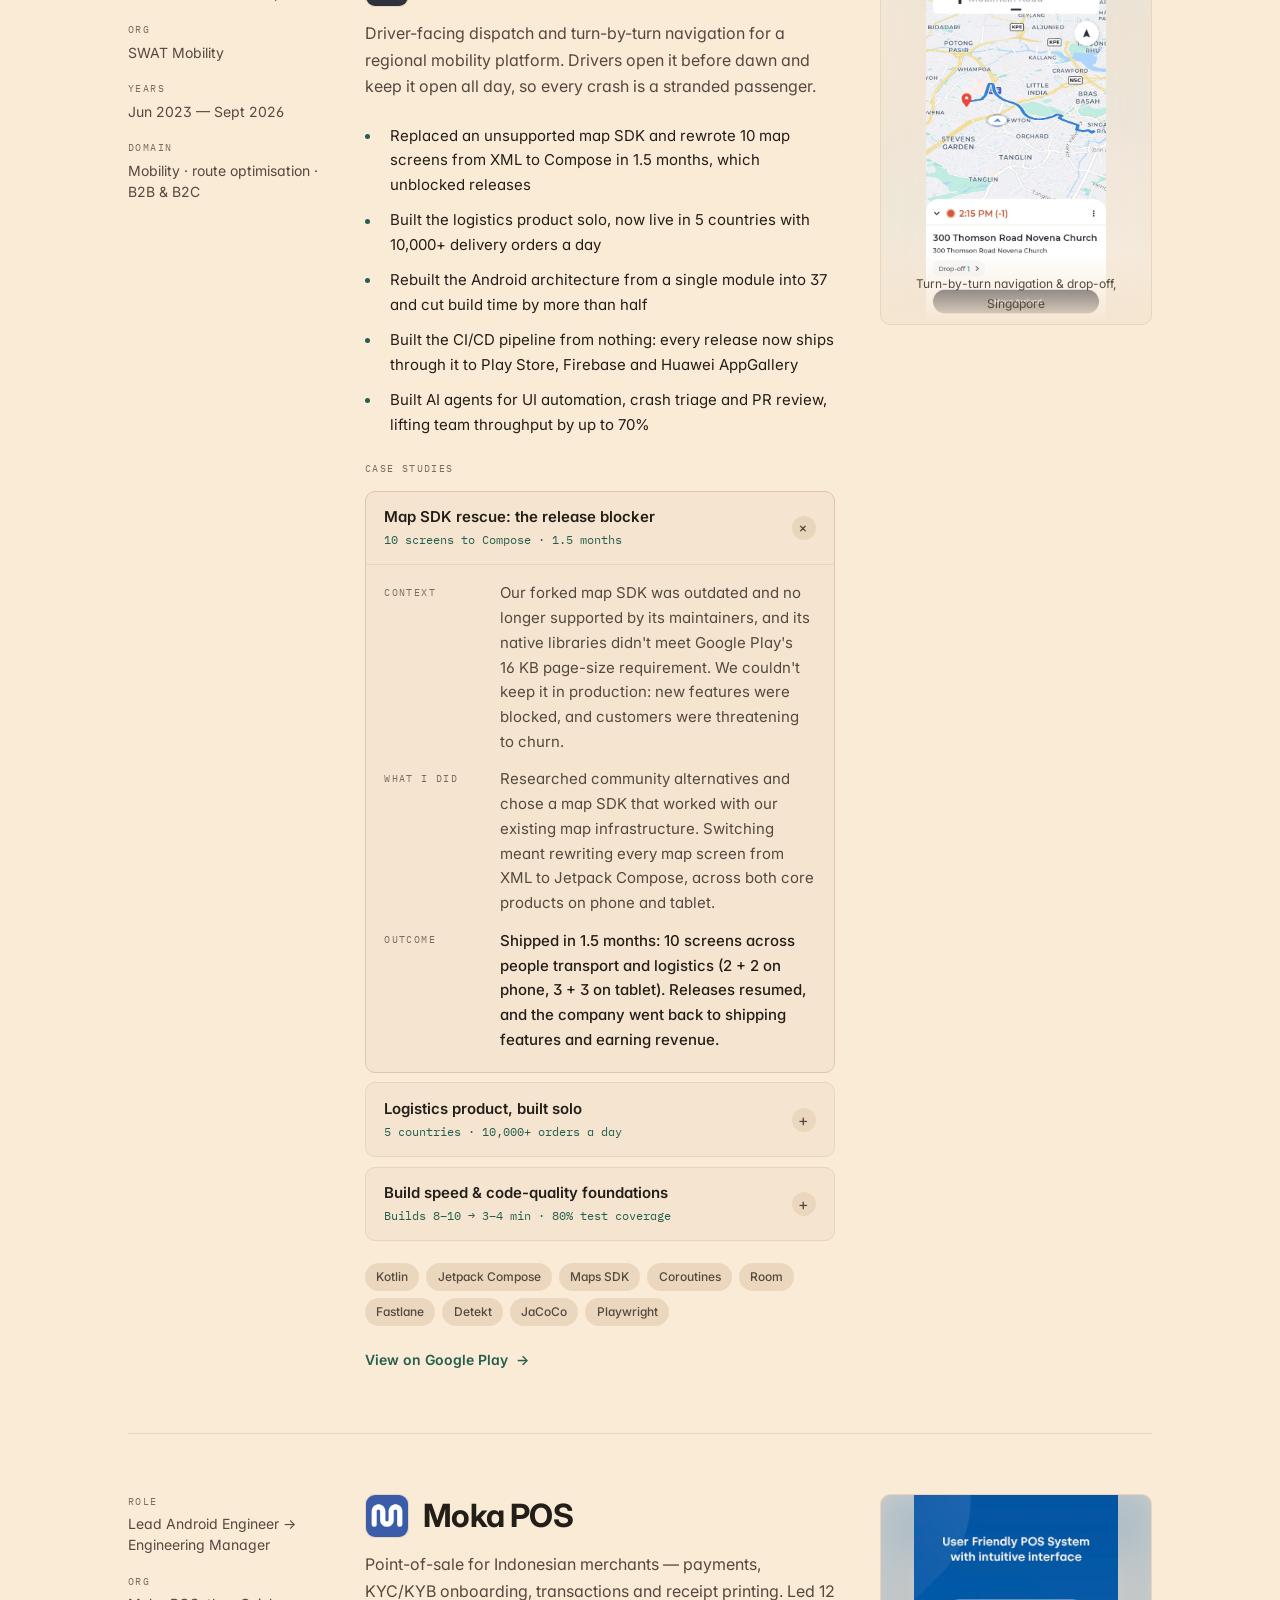
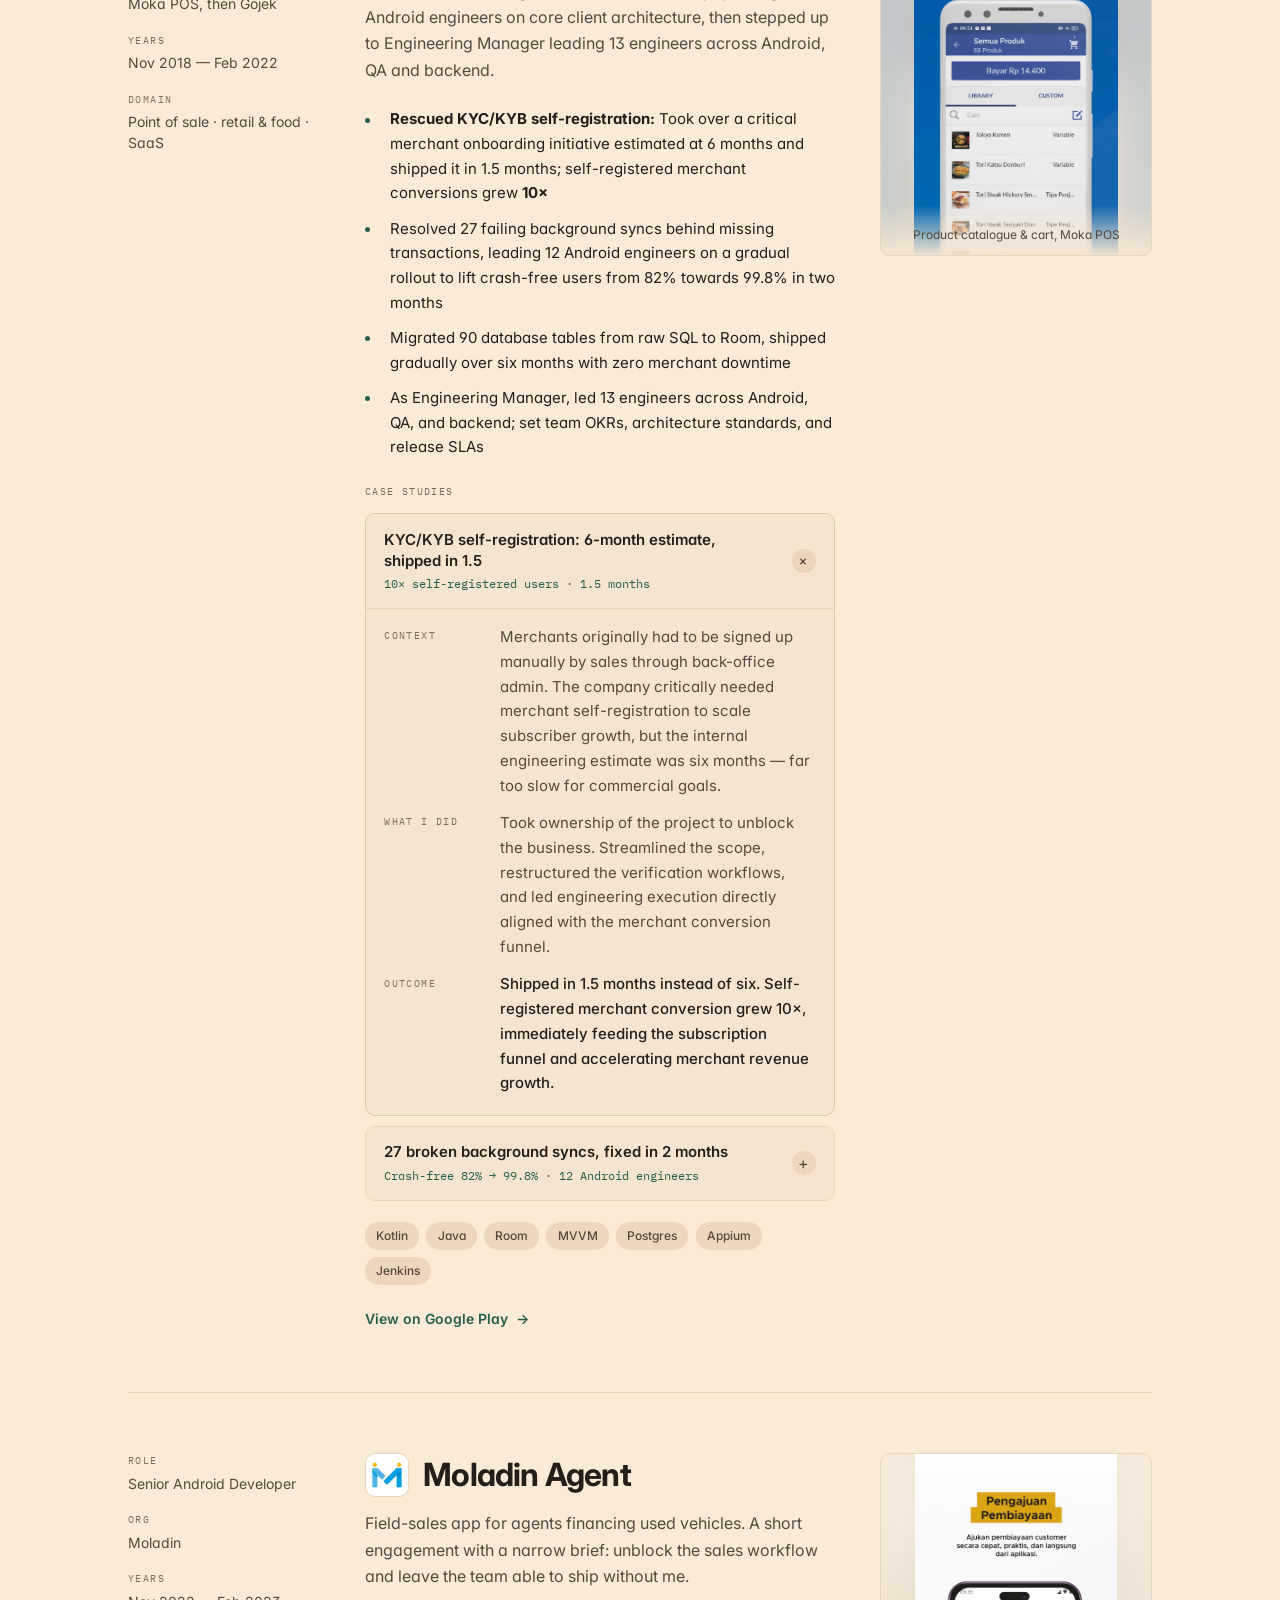
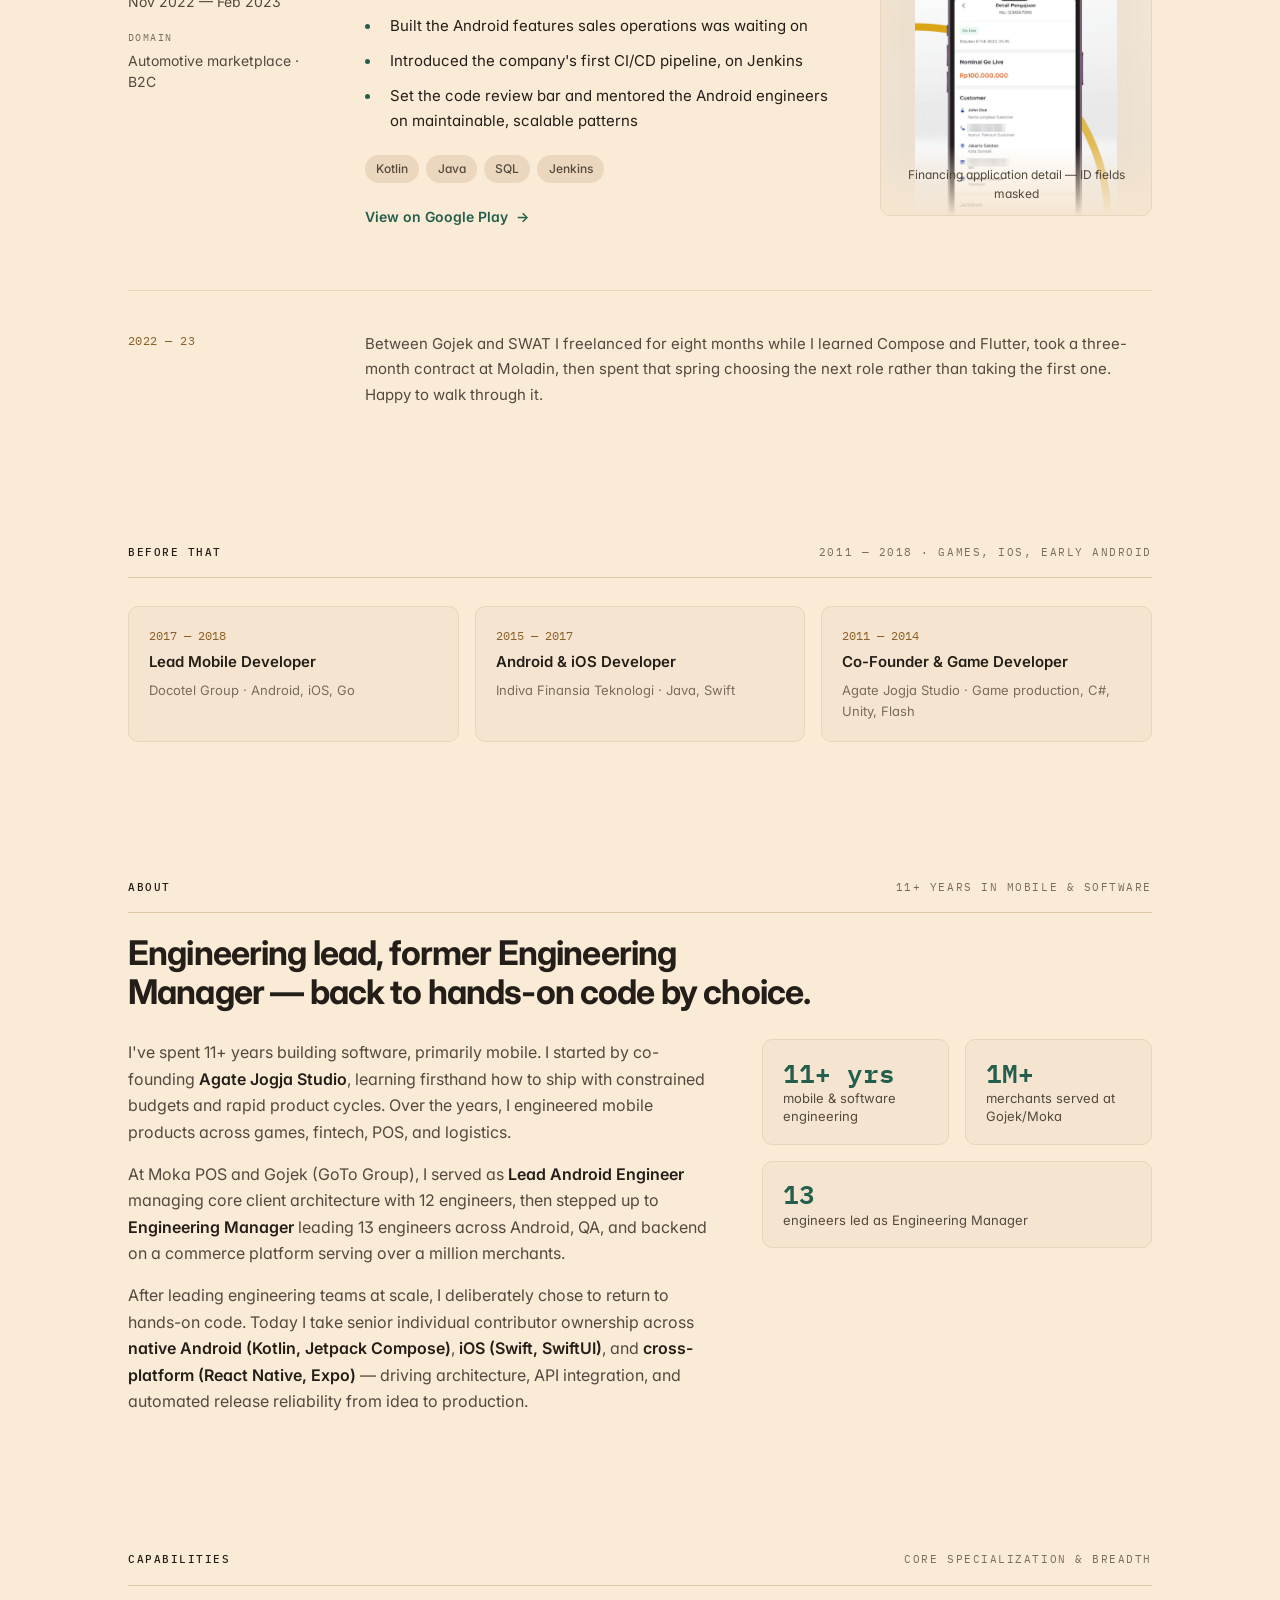
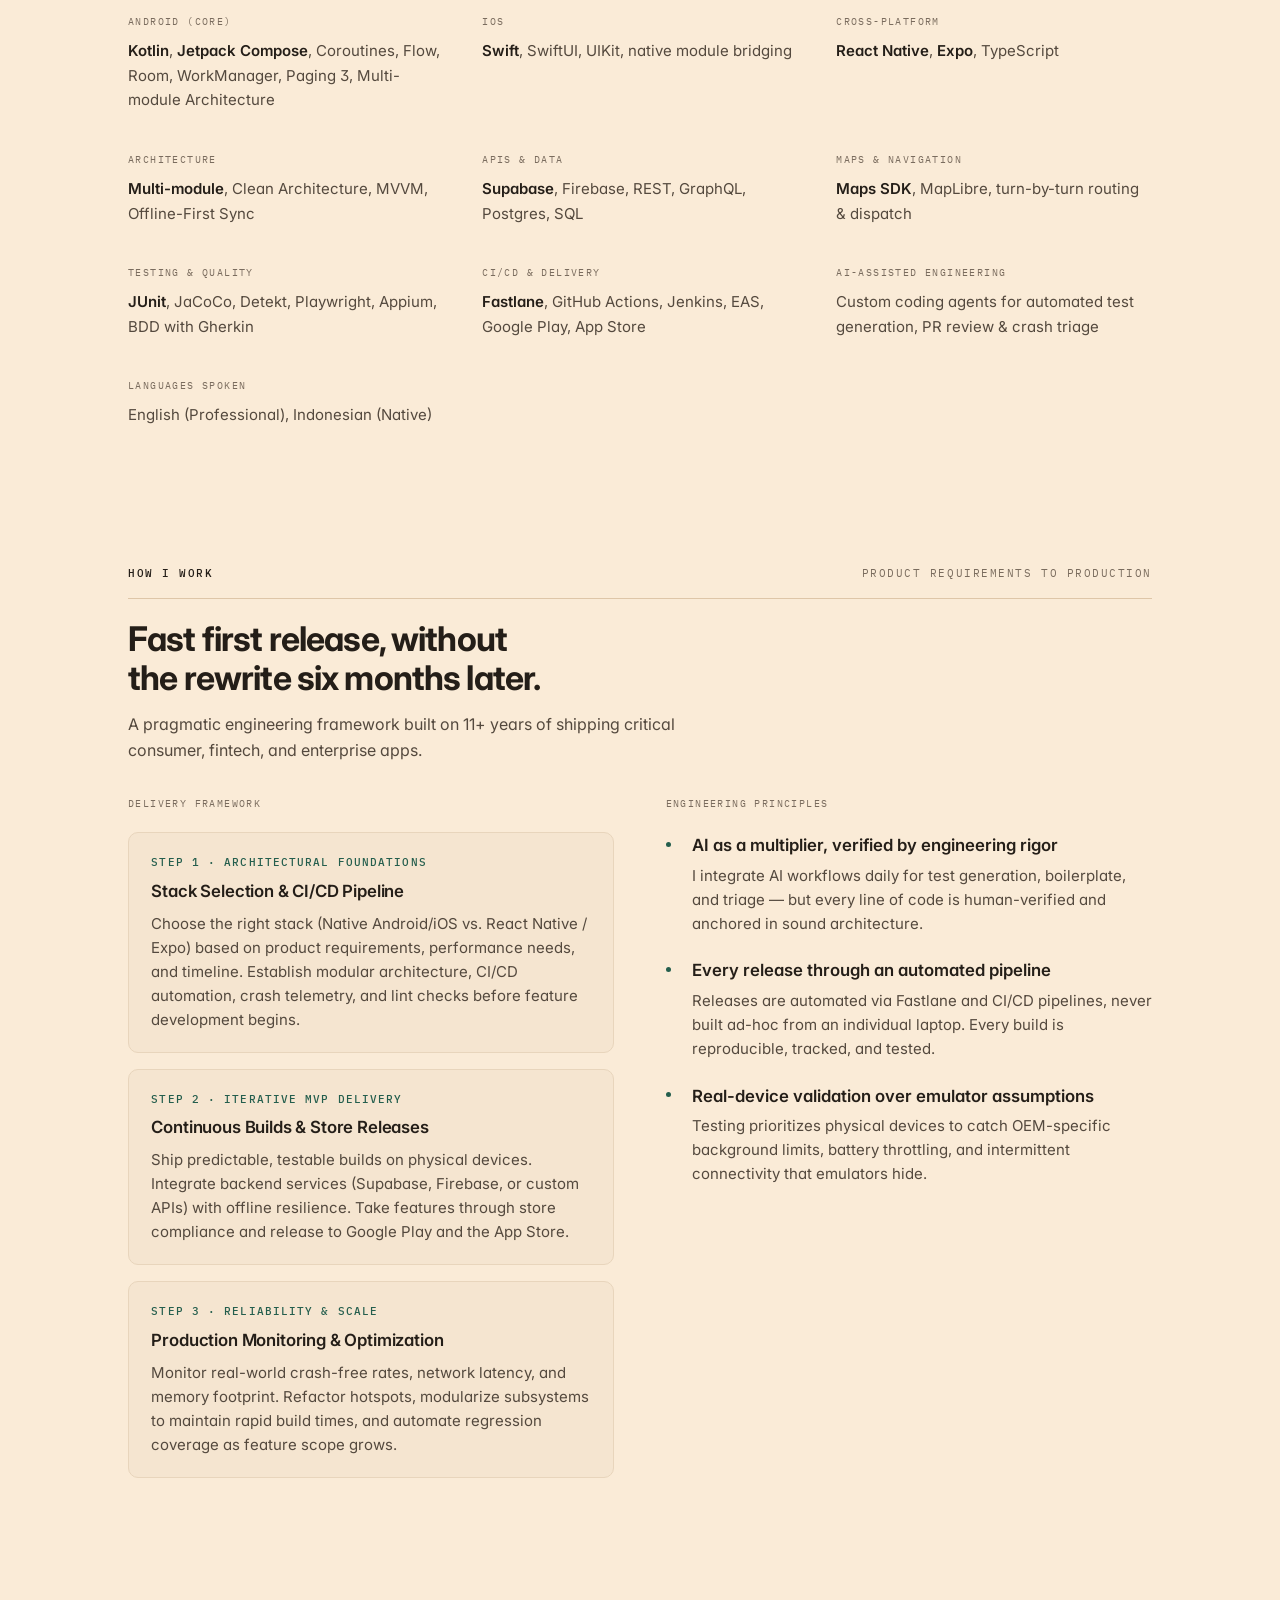
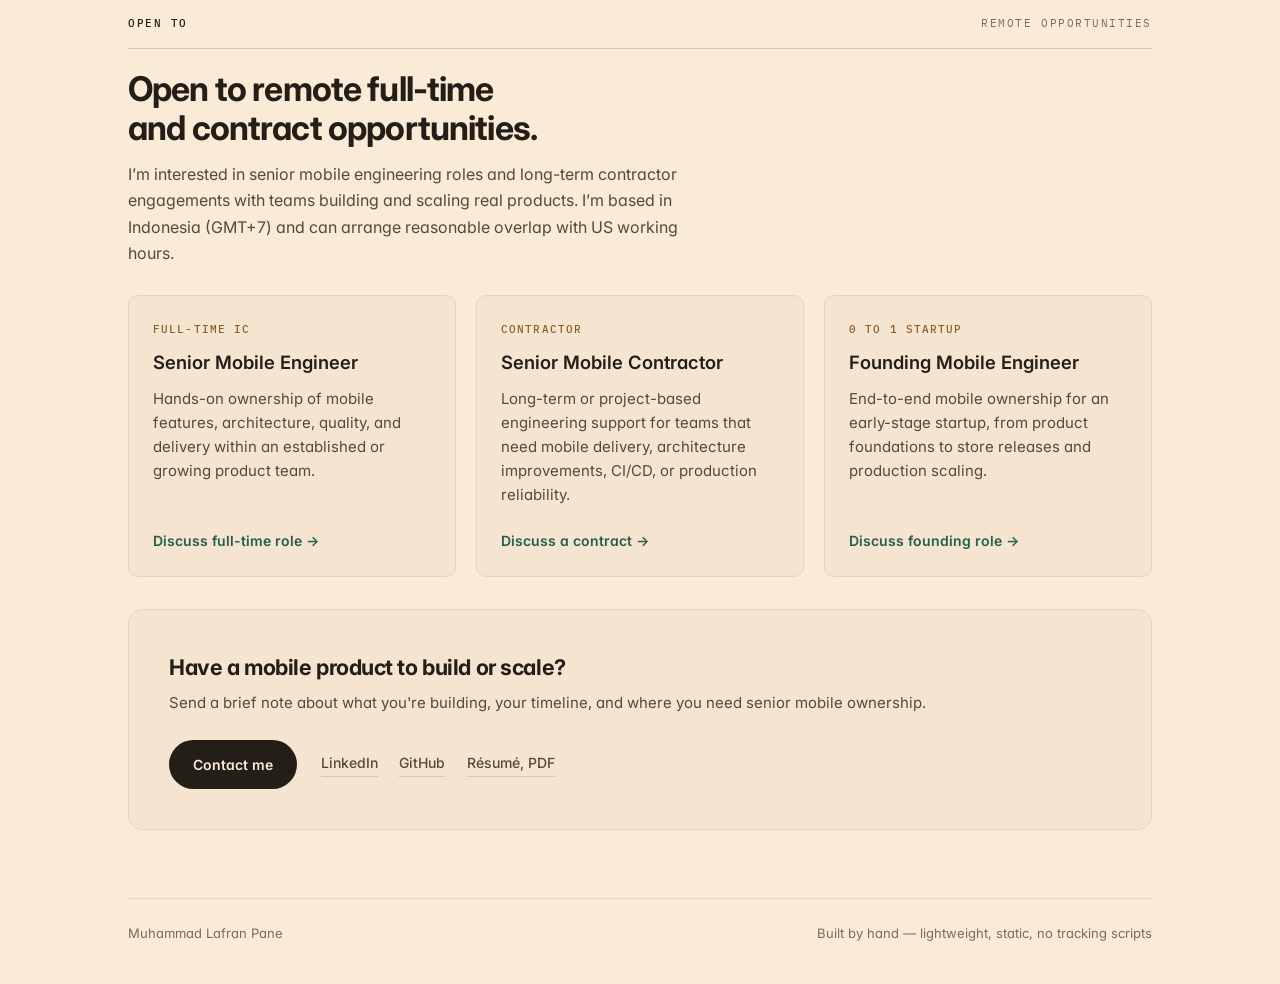
==== commit 2f486f5d: "Fix text wrapping in Moka POS KYC/KYB bullet item" ====
--- a/index.html
+++ b/index.html
@@ -353,7 +353,7 @@
           </p>
 
           <ul class="shipped">
-            <li><strong>Rescued KYC/KYB self-registration:</strong> Took over a critical merchant onboarding initiative estimated at 6 months and shipped it in 1.5 months; self-registered merchant conversions grew <strong>10×</strong></li>
+            <li><span><strong>Rescued KYC/KYB self-registration:</strong> Took over a critical merchant onboarding initiative estimated at 6 months and shipped it in 1.5 months; self-registered merchant conversions grew <strong>10×</strong></span></li>
             <li>Resolved 27 failing background syncs behind missing transactions, leading 12 Android engineers on a gradual rollout to lift crash-free users from 82% towards 99.8% in two months</li>
             <li>Migrated 90 database tables from raw SQL to Room, shipped gradually over six months with zero merchant downtime</li>
             <li>As Engineering Manager, led 13 engineers across Android, QA, and backend; set team OKRs, architecture standards, and release SLAs</li>
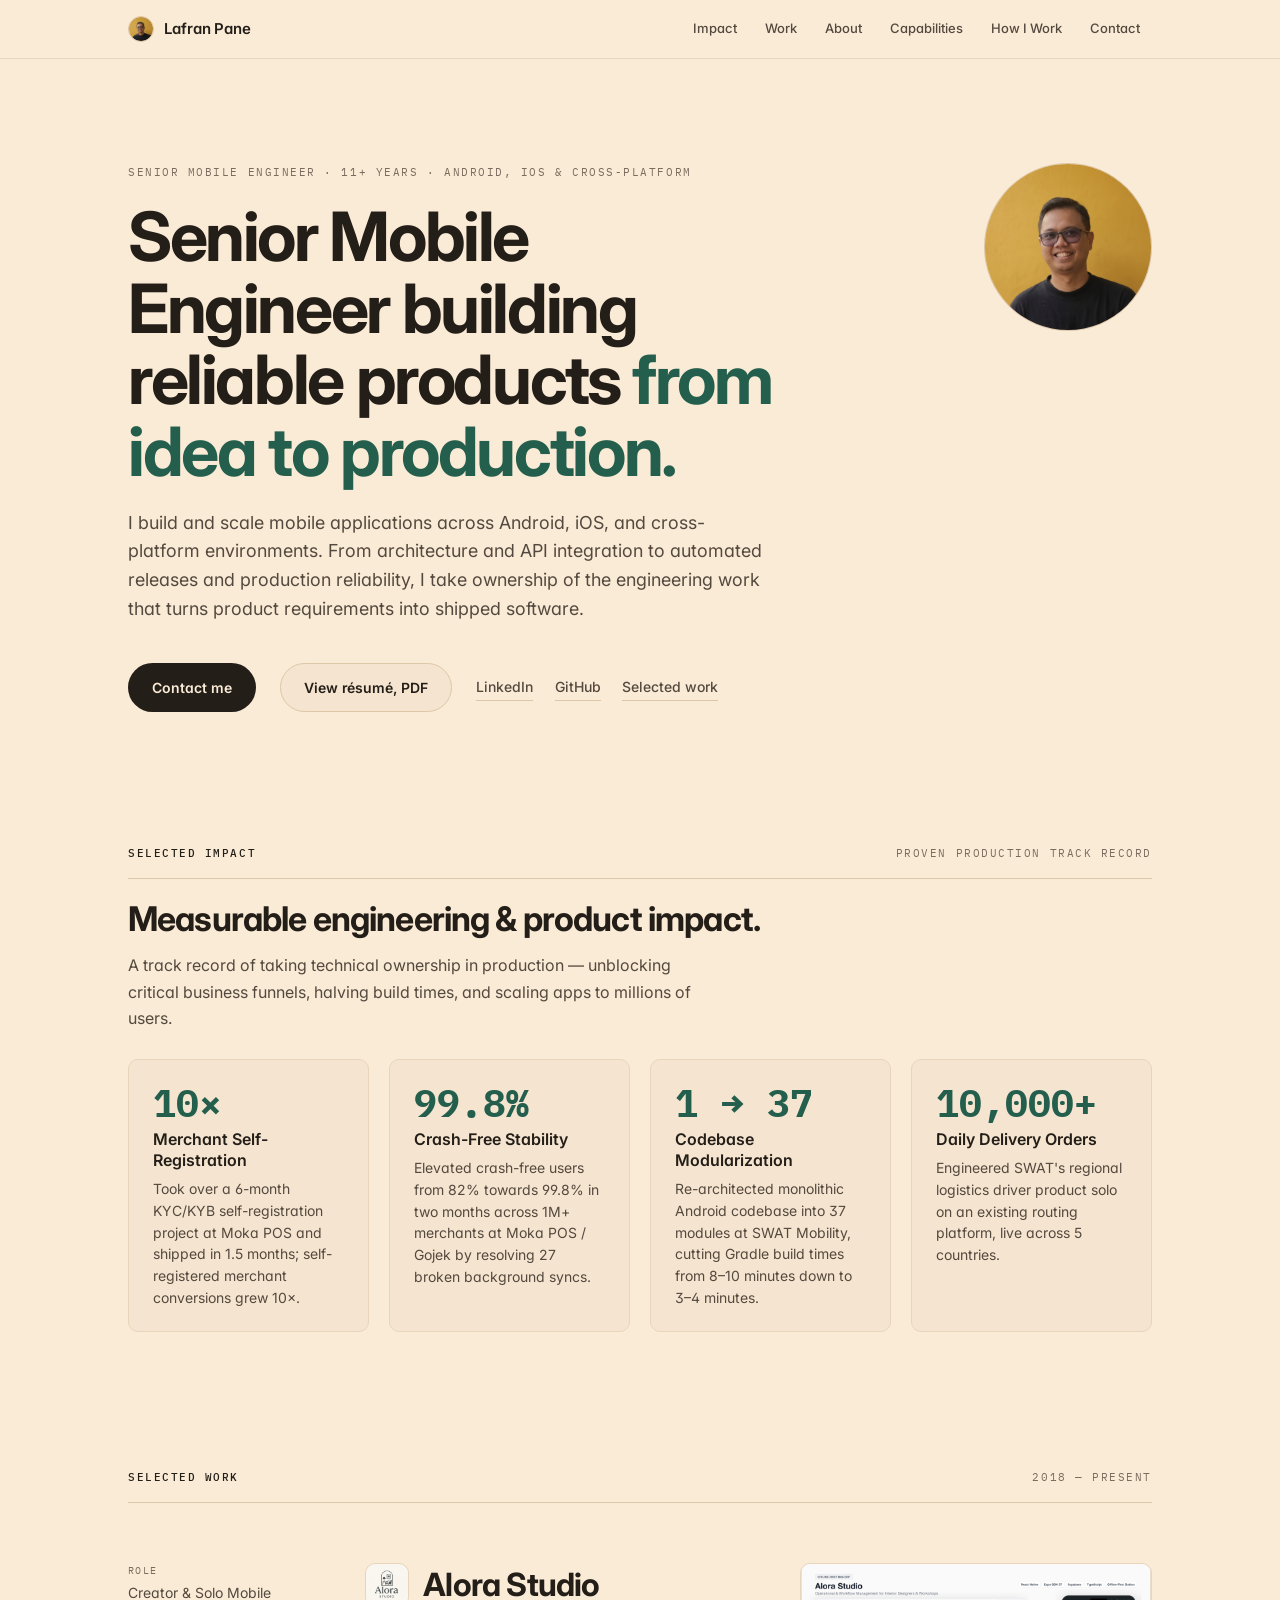
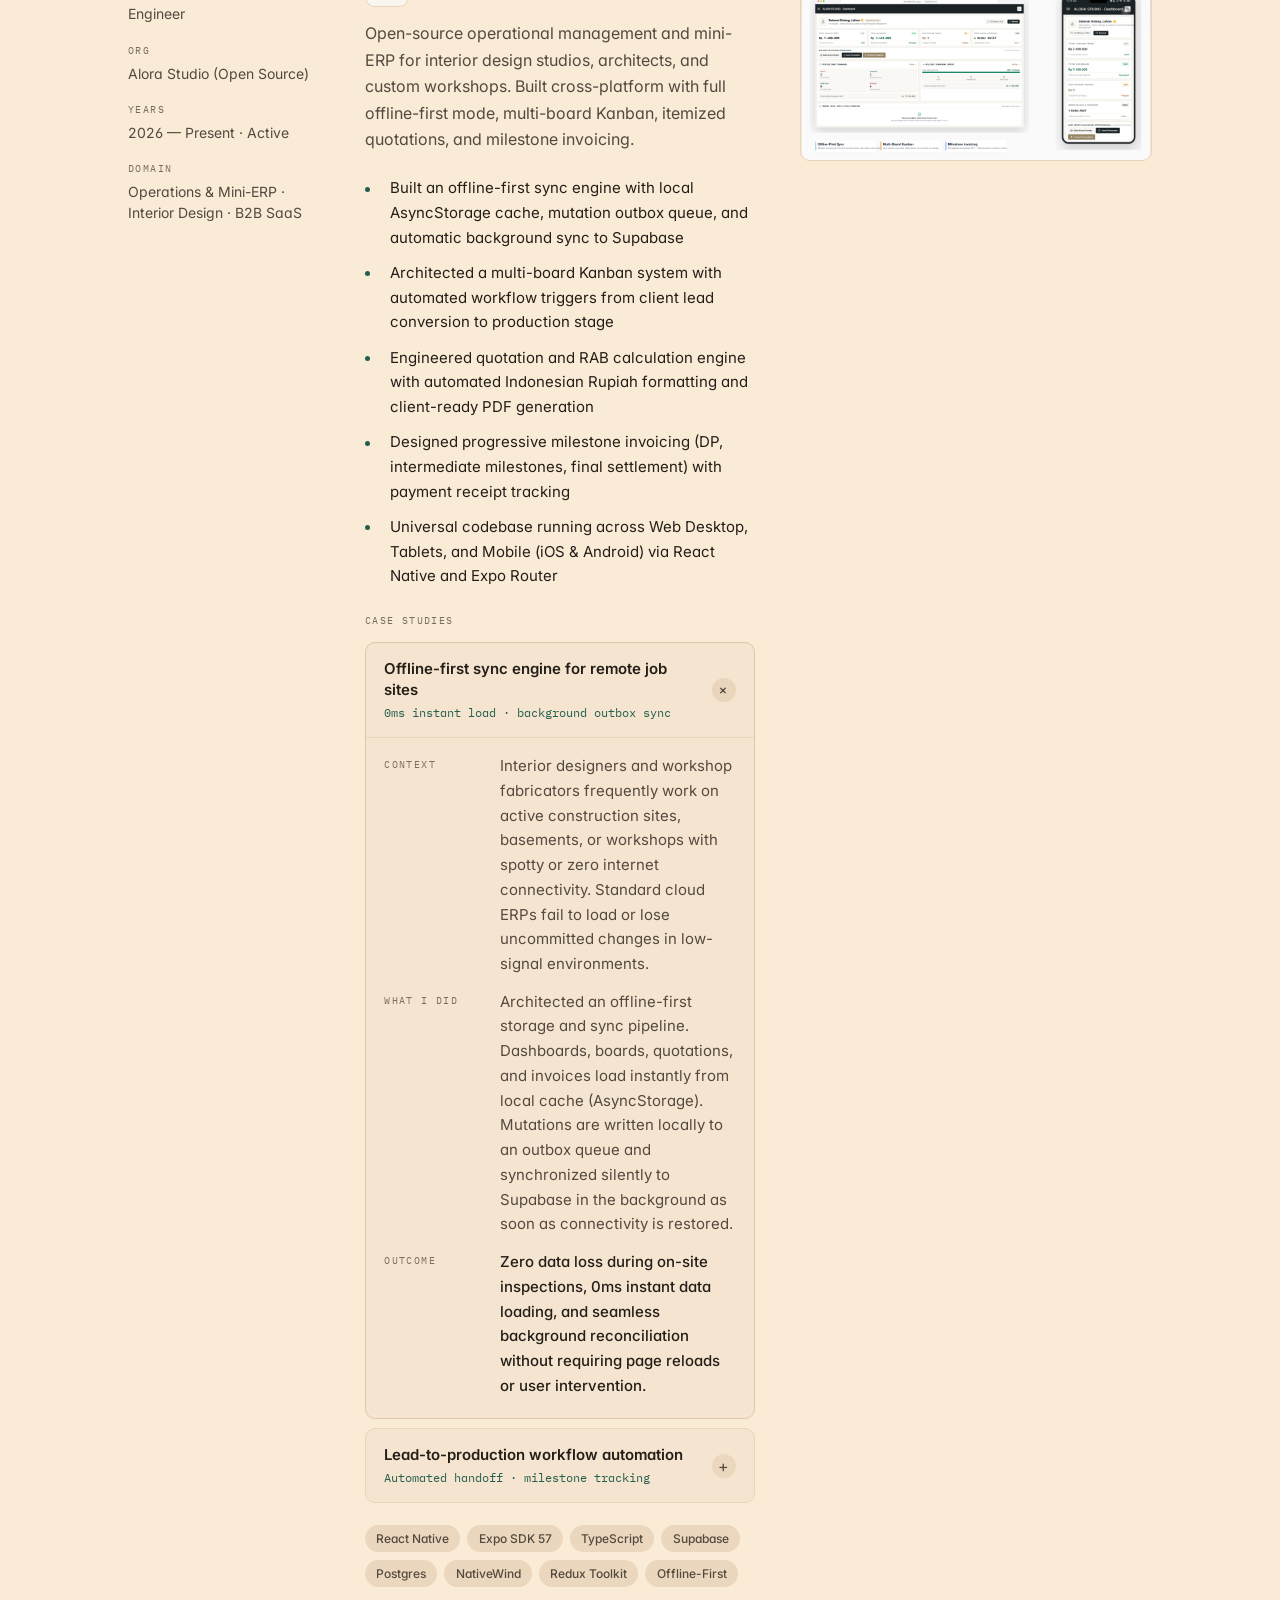
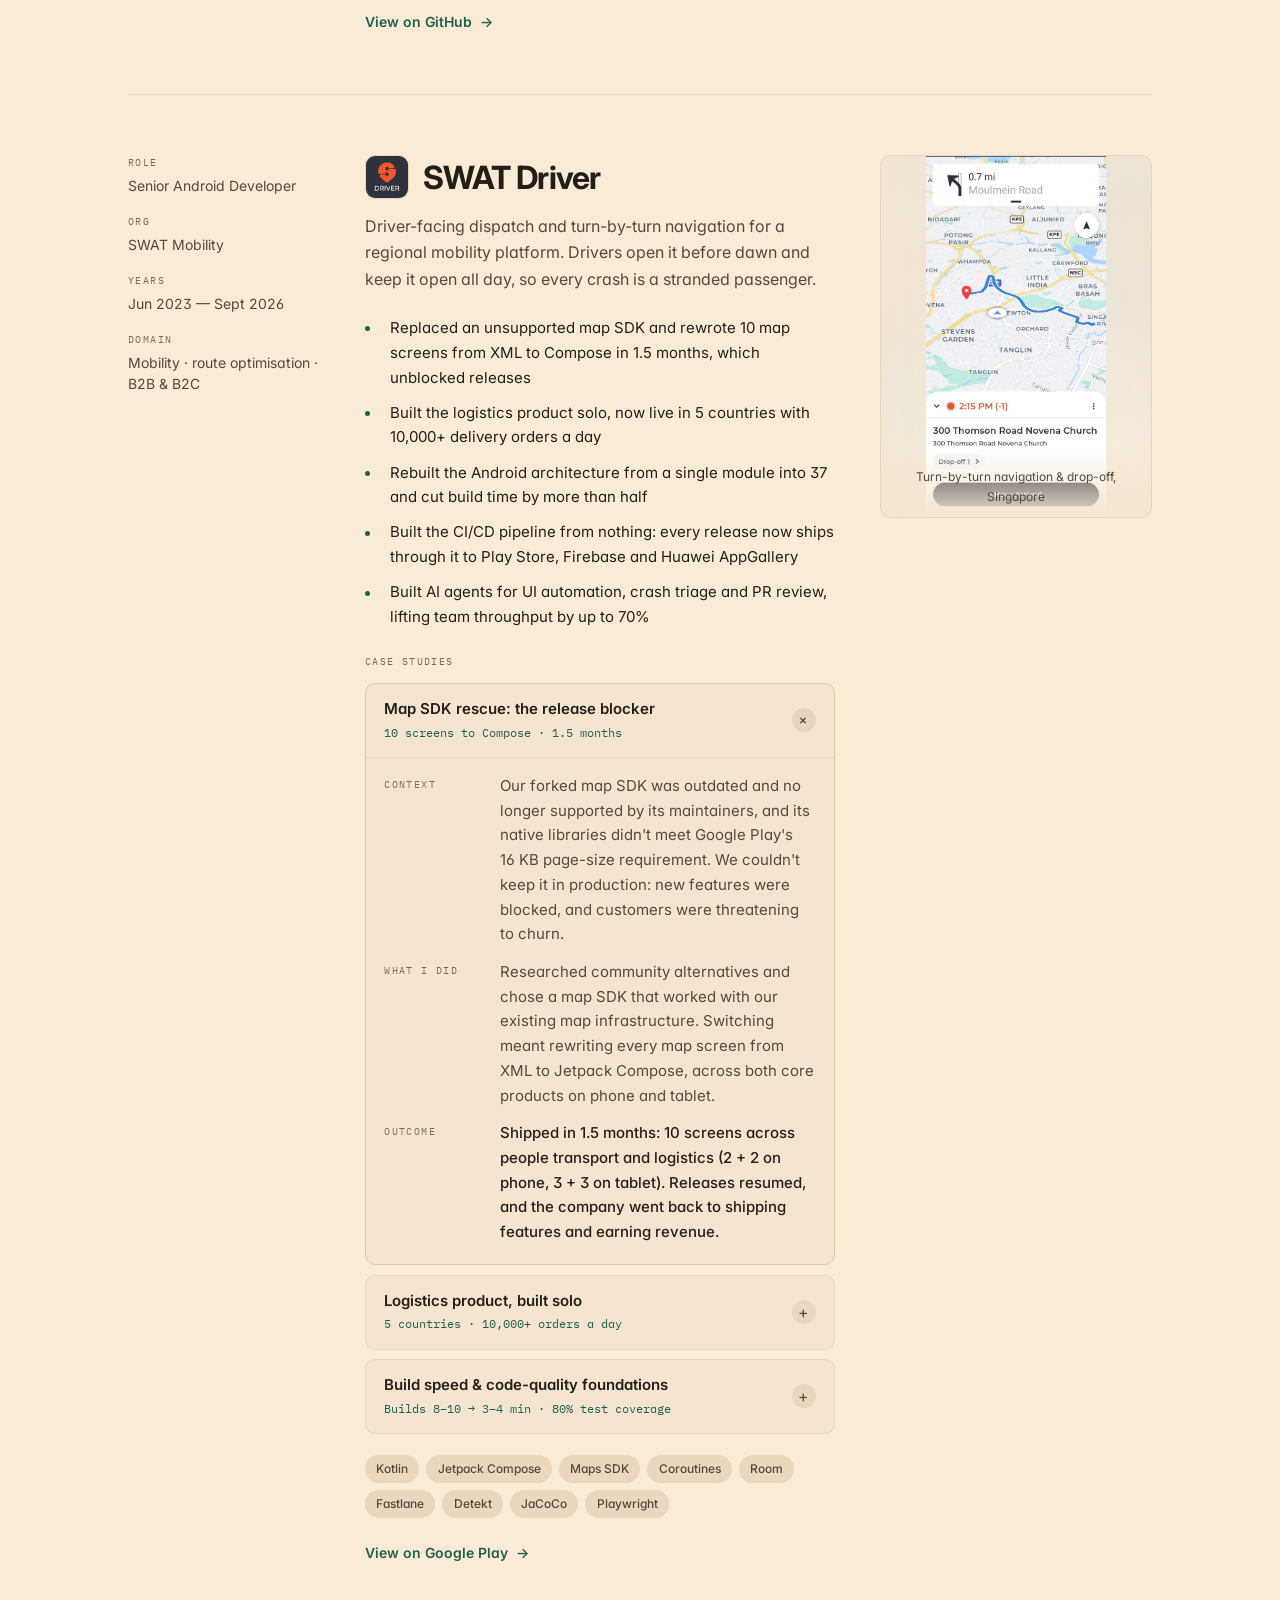
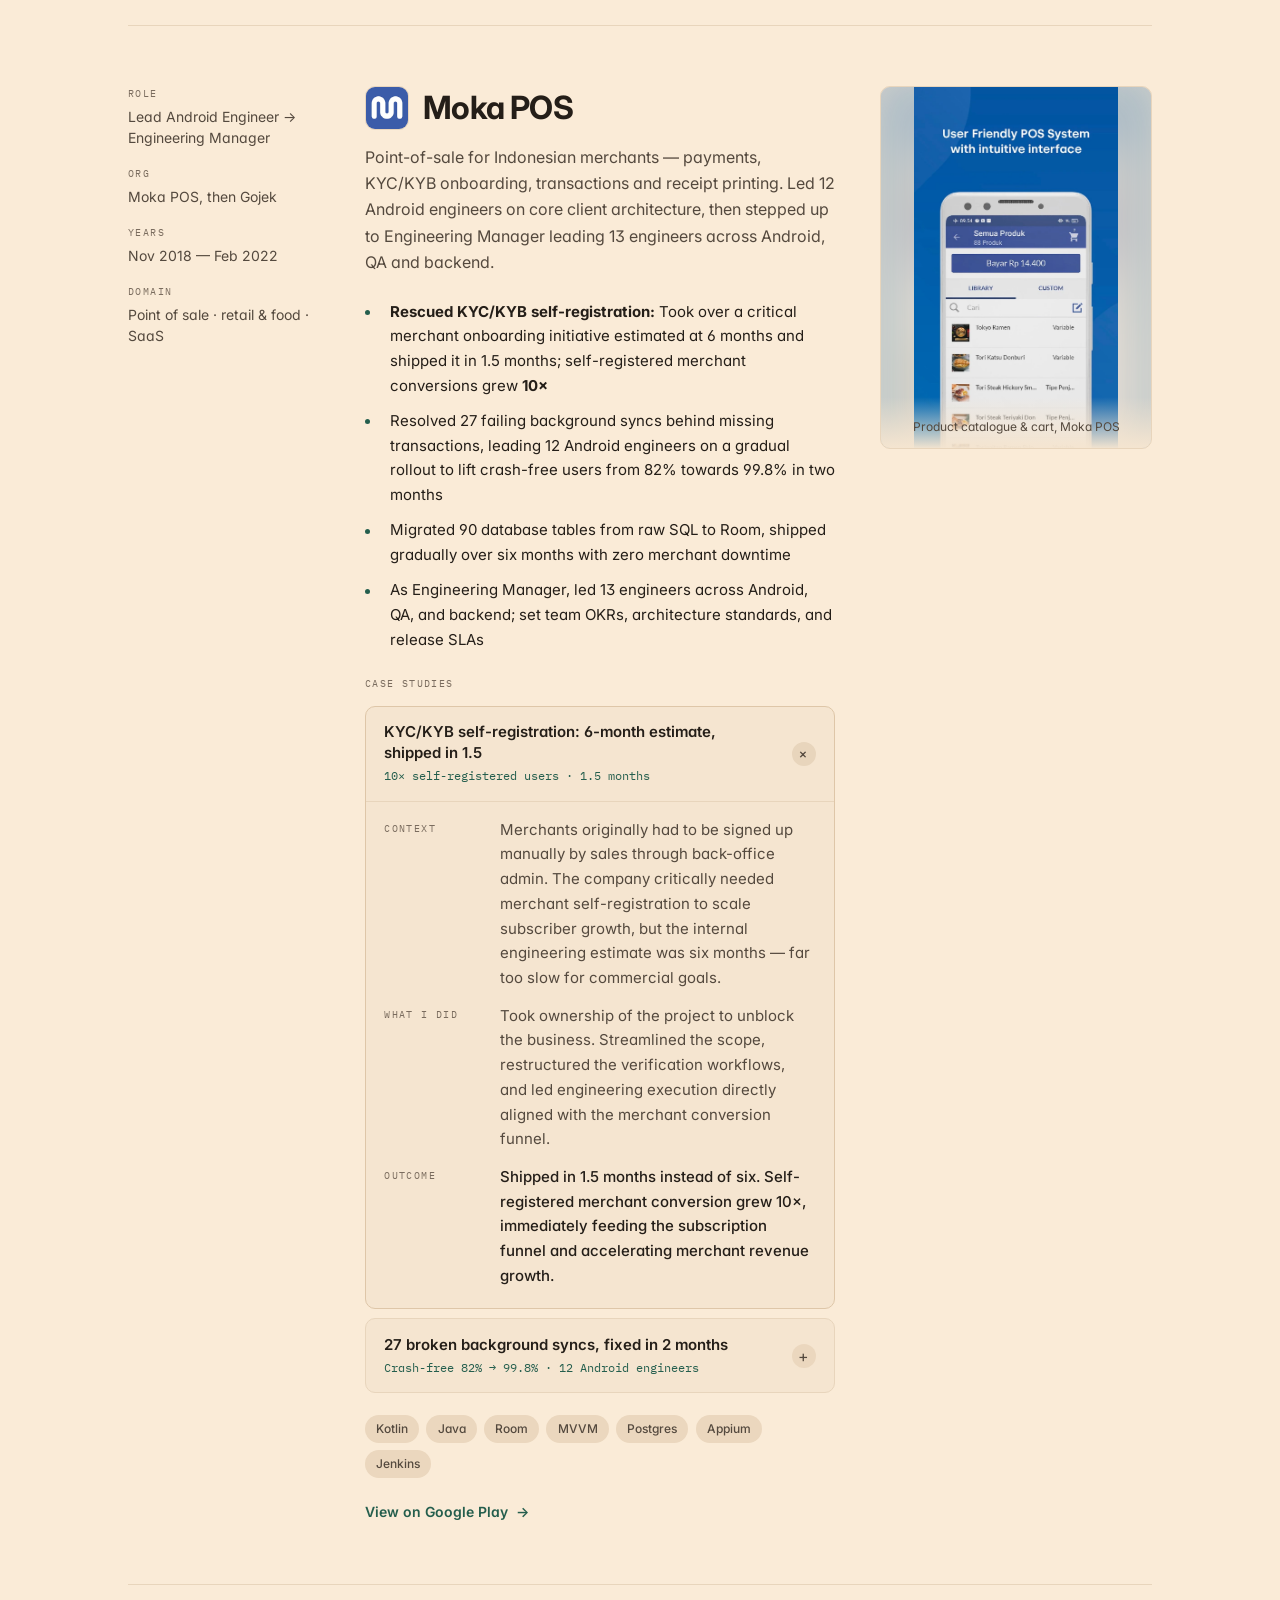
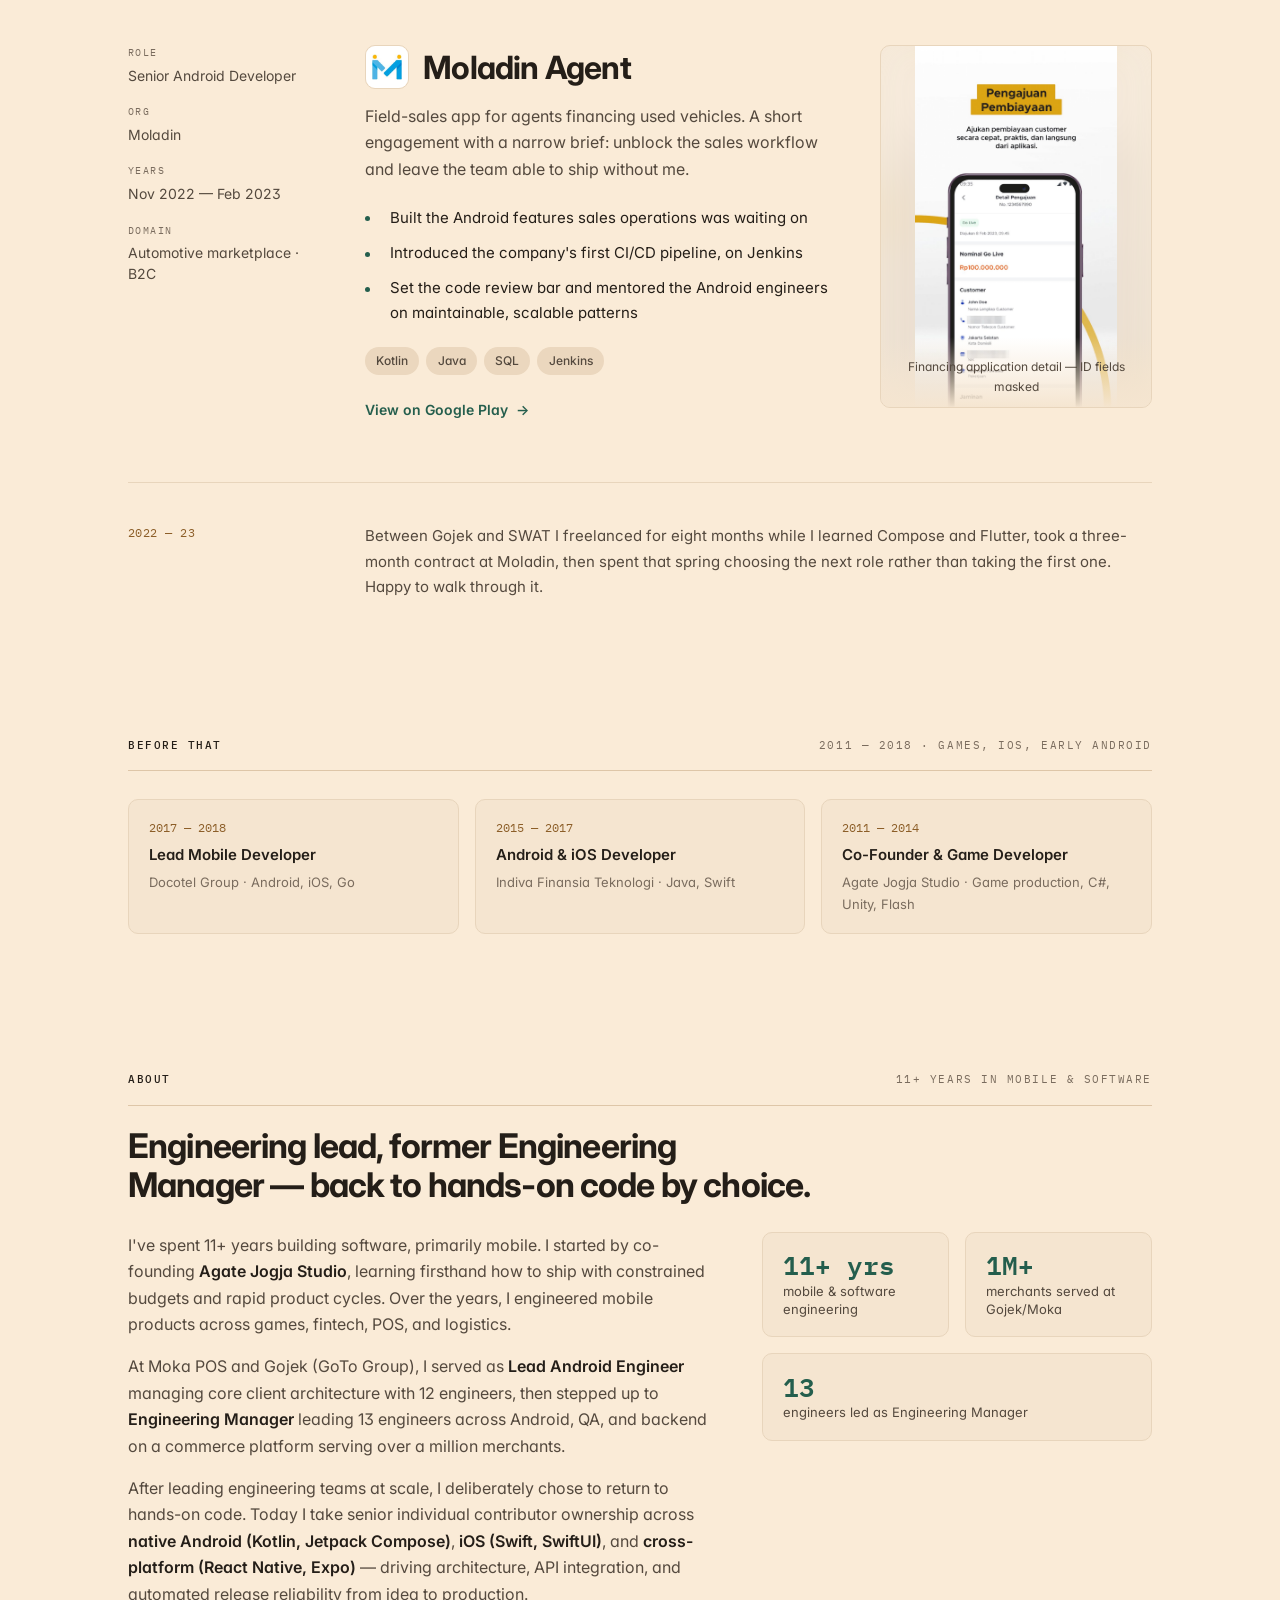
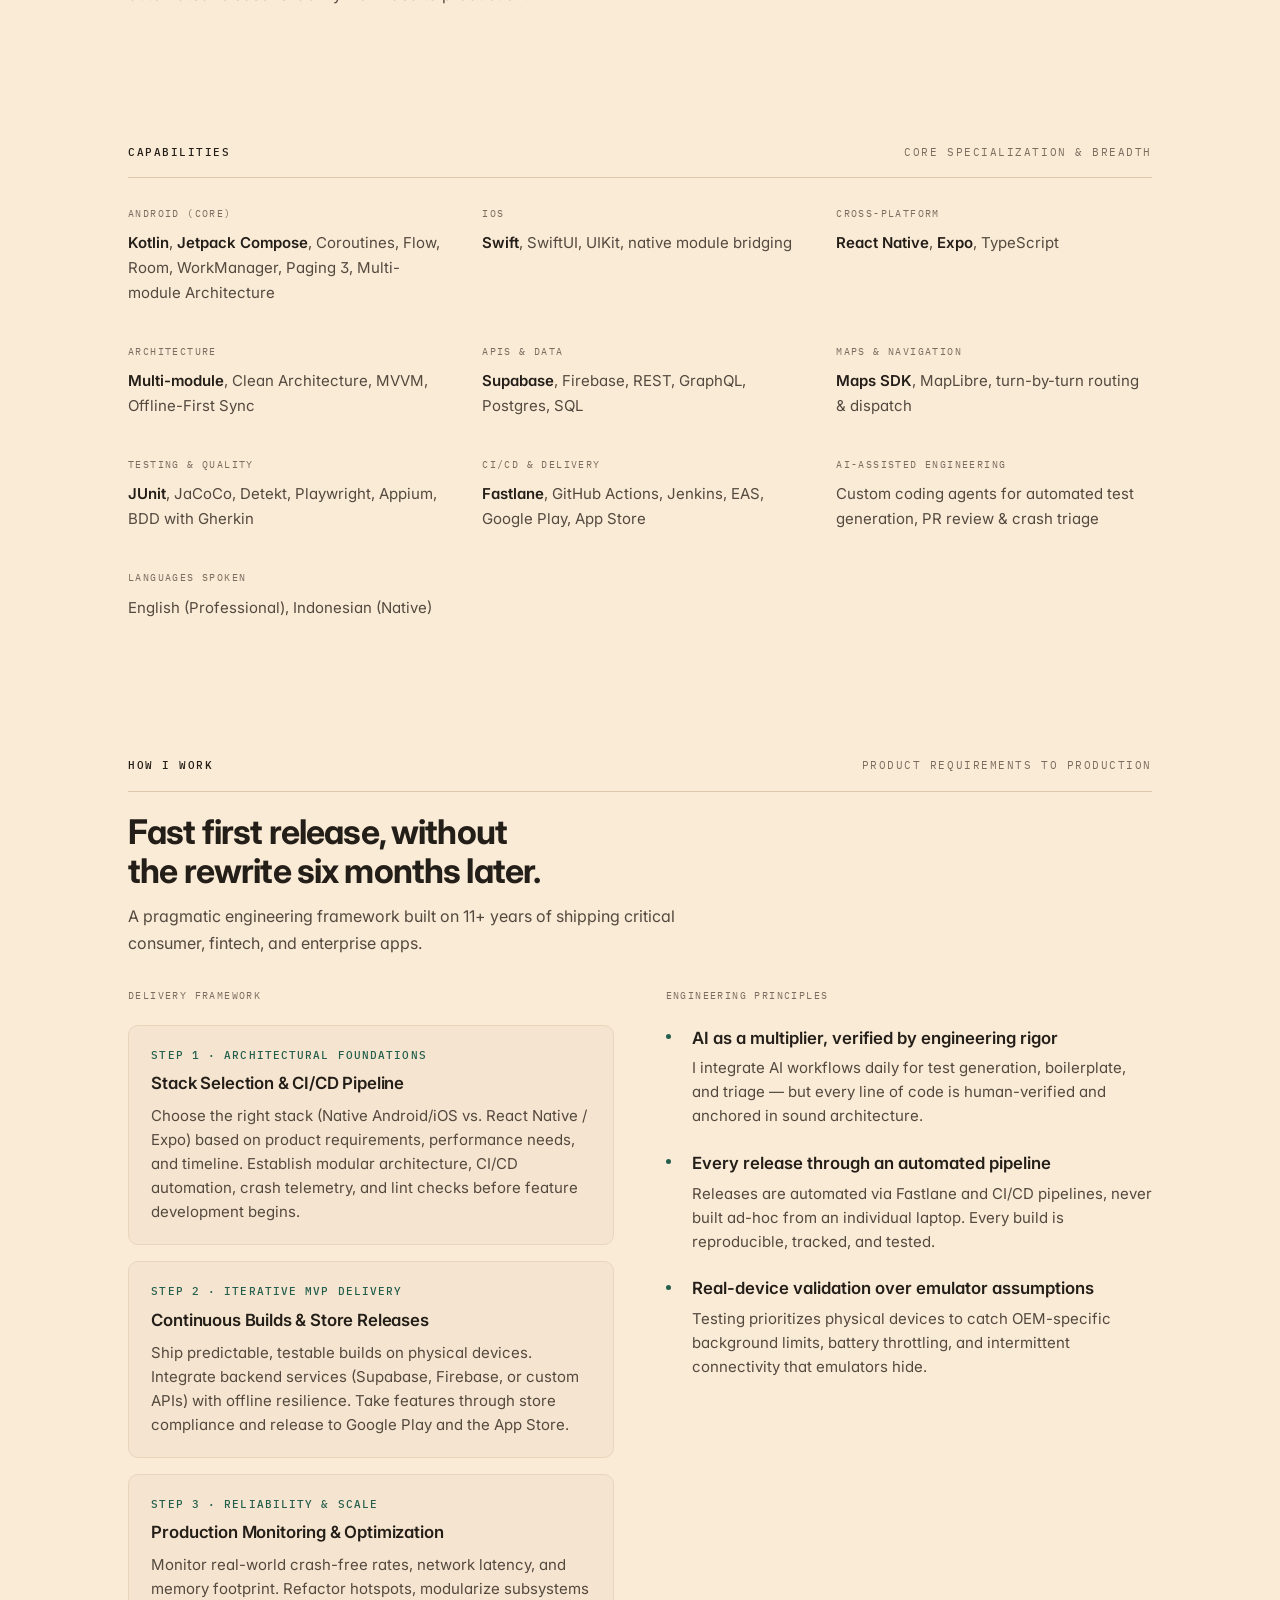
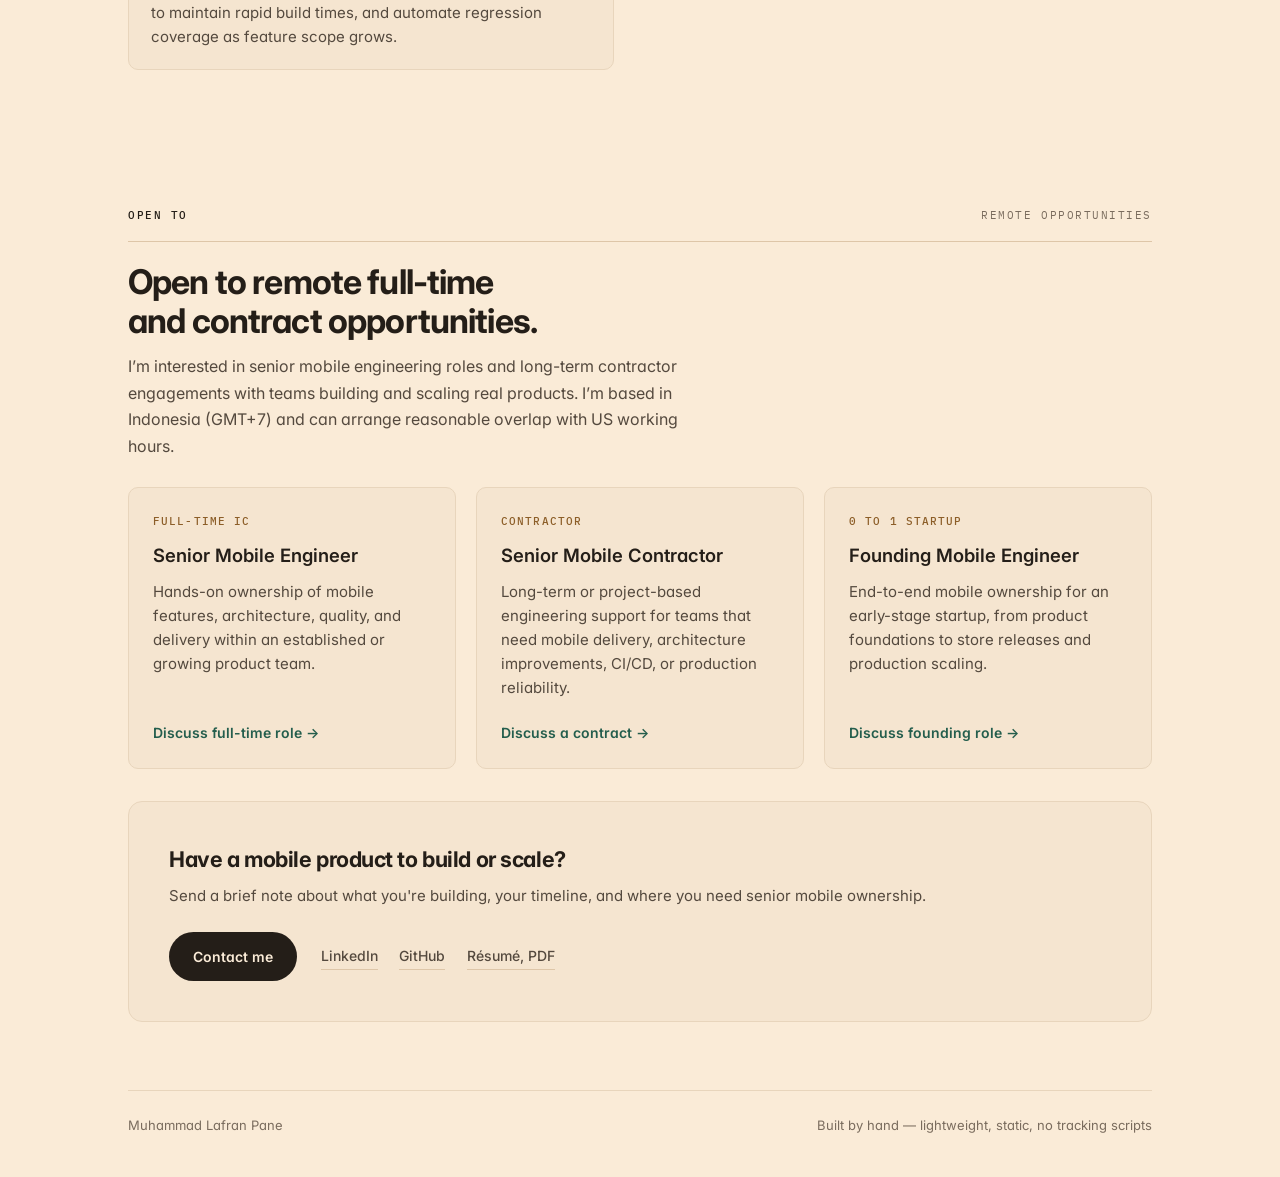
==== commit a7bece81: "Add Alora Studio active project with cross-platform showcase" ====
--- a/index.html
+++ b/index.html
@@ -162,10 +162,131 @@
   <section class="wrap sec" id="work">
     <div class="sec-head">
       <p class="eyebrow eyebrow-lit">Selected work</p>
-      <p class="eyebrow">2018 — 2026</p>
+      <p class="eyebrow">2018 — Present</p>
     </div>
 
     <div class="projects">
+
+      <!-- ALORA STUDIO ------------------------------------------------- -->
+      <article class="proj">
+        <div class="spec">
+          <div class="spec-row">
+            <div class="spec-k">Role</div>
+            <div class="spec-v">Creator &amp; Solo Mobile Engineer</div>
+          </div>
+          <div class="spec-row">
+            <div class="spec-k">Org</div>
+            <div class="spec-v">Alora Studio (Open Source)</div>
+          </div>
+          <div class="spec-row">
+            <div class="spec-k">Years</div>
+            <div class="spec-v">2026 — Present · Active</div>
+          </div>
+          <div class="spec-row">
+            <div class="spec-k">Domain</div>
+            <div class="spec-v">Operations &amp; Mini-ERP · Interior Design · B2B SaaS</div>
+          </div>
+        </div>
+
+        <div>
+          <div class="proj-title">
+            <img class="proj-icon" src="assets/icons/alora-studio.png" width="128" height="128"
+                 alt="" aria-hidden="true">
+            <h2 class="proj-name">Alora Studio</h2>
+          </div>
+          <p class="proj-desc">
+            Open-source operational management and mini-ERP for interior design studios, architects,
+            and custom workshops. Built cross-platform with full offline-first mode, multi-board Kanban,
+            itemized quotations, and milestone invoicing.
+          </p>
+
+          <ul class="shipped">
+            <li>Built an offline-first sync engine with local AsyncStorage cache, mutation outbox queue, and automatic background sync to Supabase</li>
+            <li>Architected a multi-board Kanban system with automated workflow triggers from client lead conversion to production stage</li>
+            <li>Engineered quotation and RAB calculation engine with automated Indonesian Rupiah formatting and client-ready PDF generation</li>
+            <li>Designed progressive milestone invoicing (DP, intermediate milestones, final settlement) with payment receipt tracking</li>
+            <li>Universal codebase running across Web Desktop, Tablets, and Mobile (iOS &amp; Android) via React Native and Expo Router</li>
+          </ul>
+
+          <div class="cases">
+            <p class="cases-k">Case studies</p>
+
+            <details class="case" open>
+              <summary>
+                <span class="case-title">Offline-first sync engine for remote job sites</span>
+                <span class="case-result">0ms instant load · background outbox sync</span>
+              </summary>
+              <dl class="case-body">
+                <dt>Context</dt>
+                <dd>
+                  Interior designers and workshop fabricators frequently work on active construction sites,
+                  basements, or workshops with spotty or zero internet connectivity. Standard cloud ERPs
+                  fail to load or lose uncommitted changes in low-signal environments.
+                </dd>
+                <dt>What I did</dt>
+                <dd>
+                  Architected an offline-first storage and sync pipeline. Dashboards, boards, quotations, and invoices
+                  load instantly from local cache (AsyncStorage). Mutations are written locally to an outbox queue and
+                  synchronized silently to Supabase in the background as soon as connectivity is restored.
+                </dd>
+                <dt>Outcome</dt>
+                <dd class="case-out">
+                  Zero data loss during on-site inspections, 0ms instant data loading, and seamless background
+                  reconciliation without requiring page reloads or user intervention.
+                </dd>
+              </dl>
+            </details>
+
+            <details class="case">
+              <summary>
+                <span class="case-title">Lead-to-production workflow automation</span>
+                <span class="case-result">Automated handoff · milestone tracking</span>
+              </summary>
+              <dl class="case-body">
+                <dt>Context</dt>
+                <dd>
+                  Custom design studios frequently struggle with handoffs between client sales negotiations and
+                  workshop fabrication. Manual transfer of specifications and deadlines leads to miscommunication,
+                  forgotten deliverables, and project delivery delays.
+                </dd>
+                <dt>What I did</dt>
+                <dd>
+                  Engineered automated multi-board state transitions in Redux Toolkit. When a client lead card advances
+                  to Down Payment (DP) on the Marketing Board, it automatically spawns a linked card in the
+                  Production Board with auto-computed deadlines and itemized room specifications.
+                </dd>
+                <dt>Outcome</dt>
+                <dd class="case-out">
+                  Eliminated manual re-entry between sales and workshop teams, automated deadline alerts for urgent
+                  deliverables (&le; 10 days), and provided studio owners complete operational visibility.
+                </dd>
+              </dl>
+            </details>
+          </div>
+
+          <div class="chips">
+            <span class="chip">React Native</span>
+            <span class="chip">Expo SDK 57</span>
+            <span class="chip">TypeScript</span>
+            <span class="chip">Supabase</span>
+            <span class="chip">Postgres</span>
+            <span class="chip">NativeWind</span>
+            <span class="chip">Redux Toolkit</span>
+            <span class="chip">Offline-First</span>
+          </div>
+
+          <a class="store" href="https://github.com/spoonart1/order-management" rel="noopener" target="_blank">
+            View on GitHub <span aria-hidden="true">&rarr;</span>
+          </a>
+        </div>
+
+        <figure class="shot shot-wide">
+          <img class="shot-bg" loading="lazy" decoding="async" src="assets/shots/alora-studio.png" alt="" aria-hidden="true">
+          <img class="shot-img" loading="lazy" decoding="async" src="assets/shots/alora-studio.png" width="1024" height="576"
+               alt="Alora Studio cross-platform operational management showcasing Web Desktop dashboard and Mobile app preview.">
+          <figcaption>Cross-platform Web &amp; Mobile operational dashboard, Alora Studio</figcaption>
+        </figure>
+      </article>
 
       <!-- SWAT ------------------------------------------------------- -->
       <article class="proj">
--- a/assets/css/site.css
+++ b/assets/css/site.css
@@ -492,6 +492,18 @@
   background: var(--surf);
   border: 1px solid var(--line-soft);
   isolation: isolate;
+}
+.shot-wide {
+  aspect-ratio: 16 / 9;
+}
+.shot-wide .shot-img {
+  object-fit: contain;
+}
+.shot-wide figcaption {
+  display: none;
+}
+.proj:has(.shot-wide) {
+  grid-template-columns: minmax(0, 12rem) minmax(0, 1fr) minmax(0, 22rem);
 }
 .shot-bg {
   position: absolute; inset: 0;
@@ -702,6 +714,7 @@
   .about-grid { grid-template-columns: 1fr; }
   .proj { grid-template-columns: minmax(0, 12rem) minmax(0, 1fr); }
   .shot { grid-column: 1 / -1; max-width: 22rem; aspect-ratio: 16 / 10; }
+  .shot.shot-wide { max-width: 100%; aspect-ratio: 16 / 9; }
 }
 
 @media (max-width: 820px) {
@@ -713,6 +726,7 @@
     padding-bottom: 1.25rem; border-bottom: 1px solid var(--line-soft);
   }
   .shot { max-width: none; aspect-ratio: 4 / 3; }
+  .shot.shot-wide { aspect-ratio: 16 / 9; }
   .stat-strip { grid-template-columns: 1fr; }
   .stat-box:last-child { grid-column: auto; }
 }
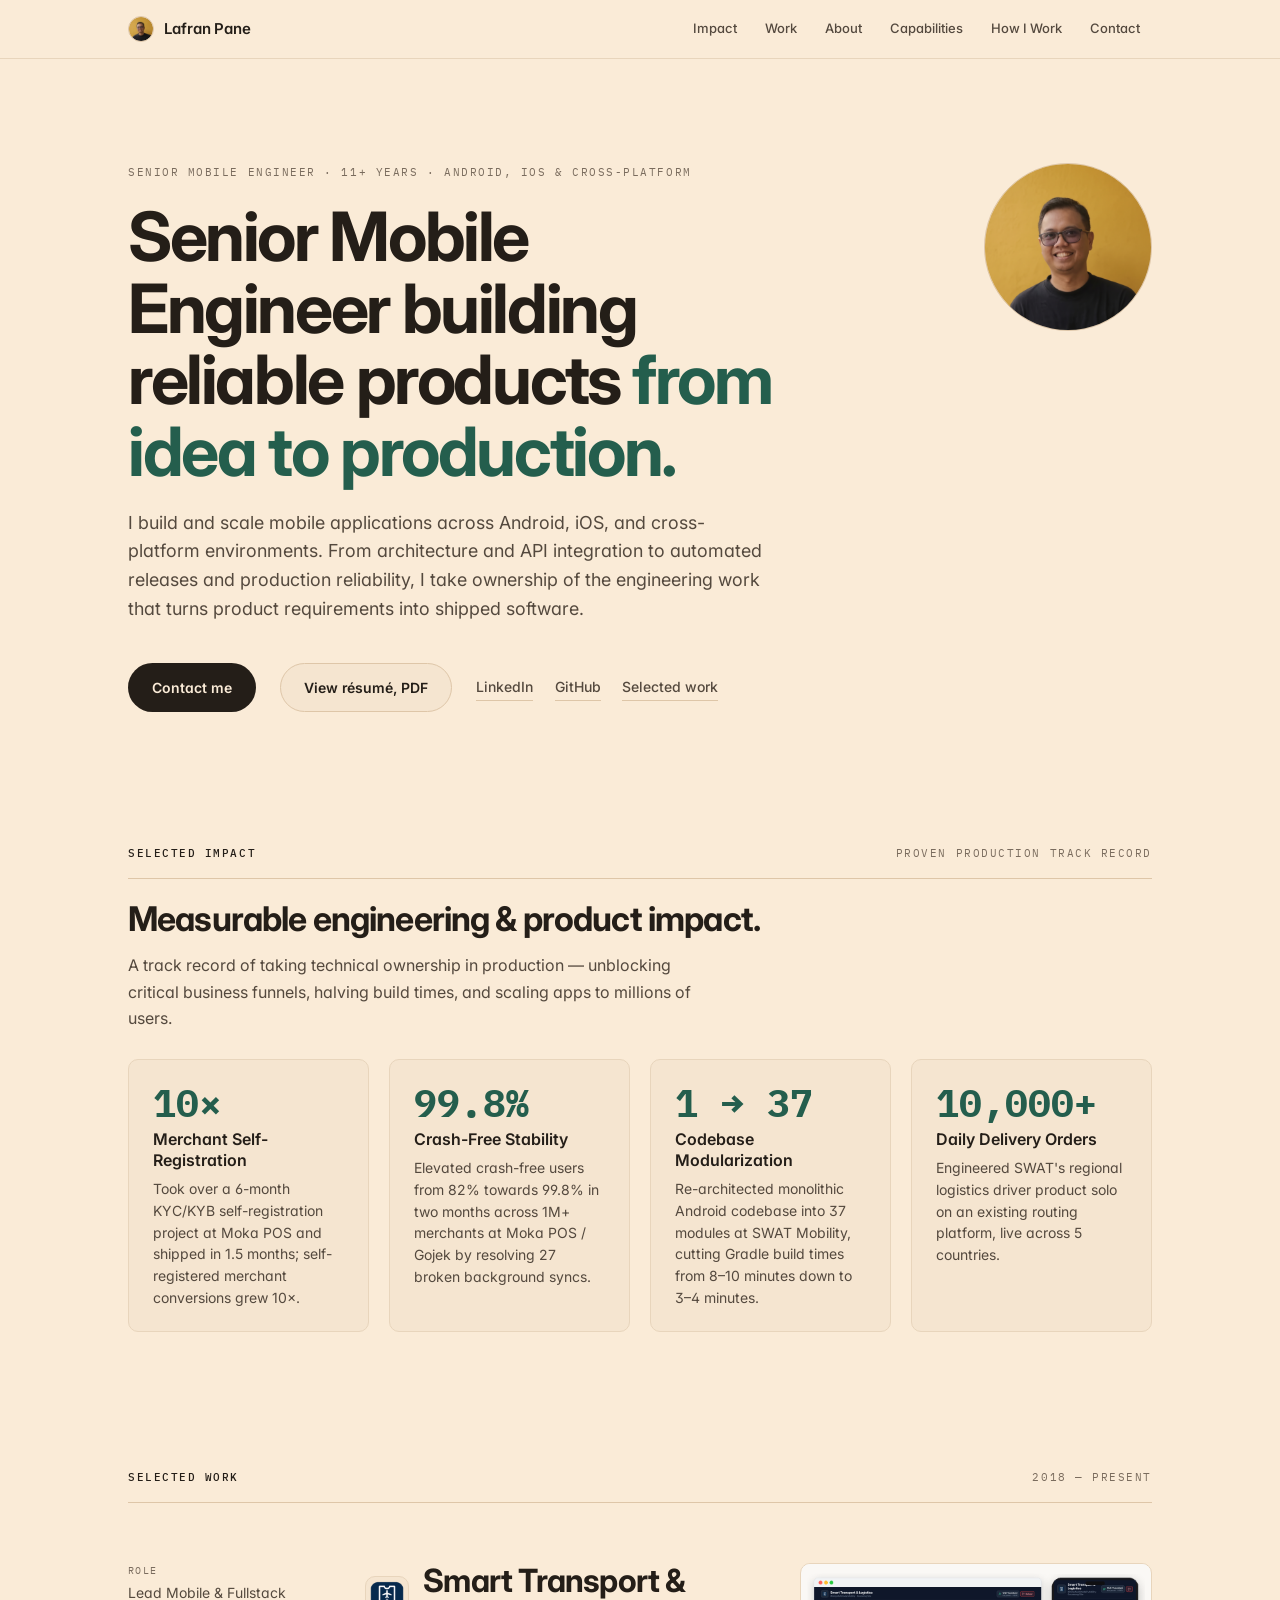
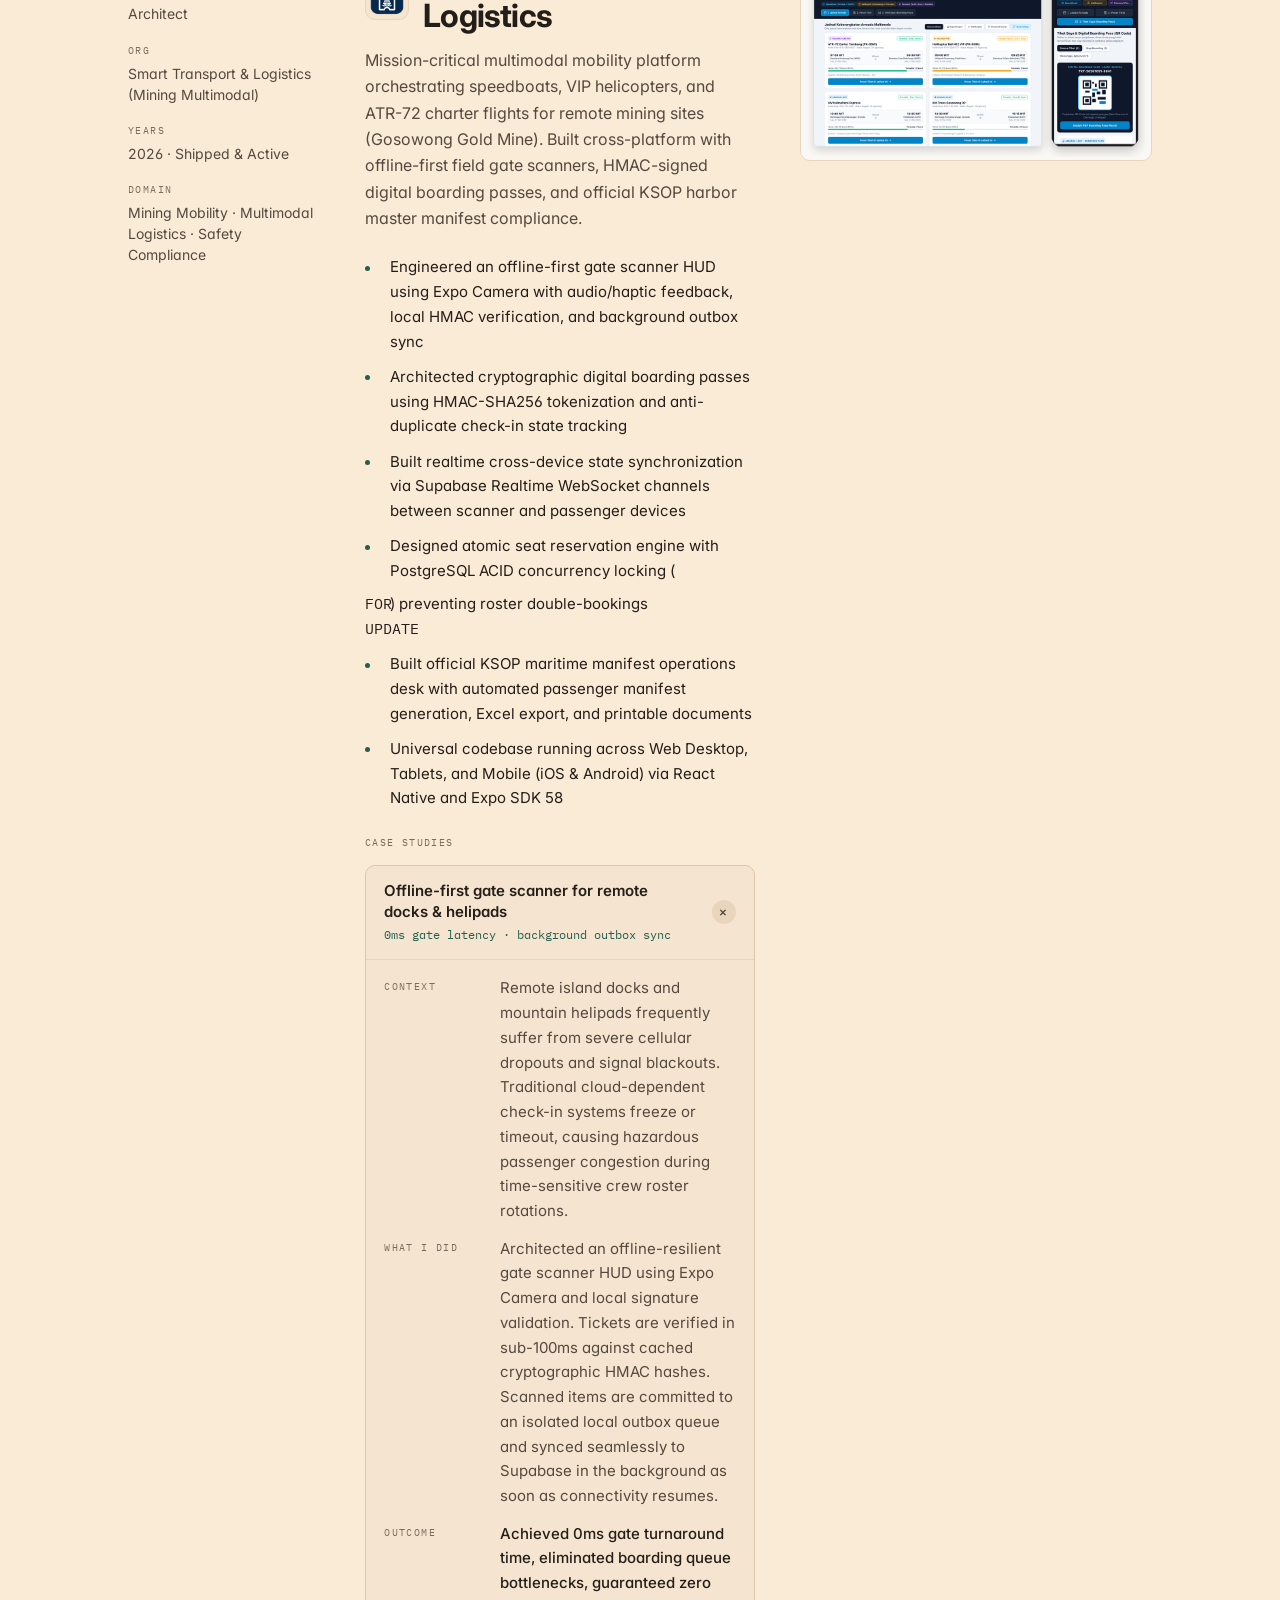
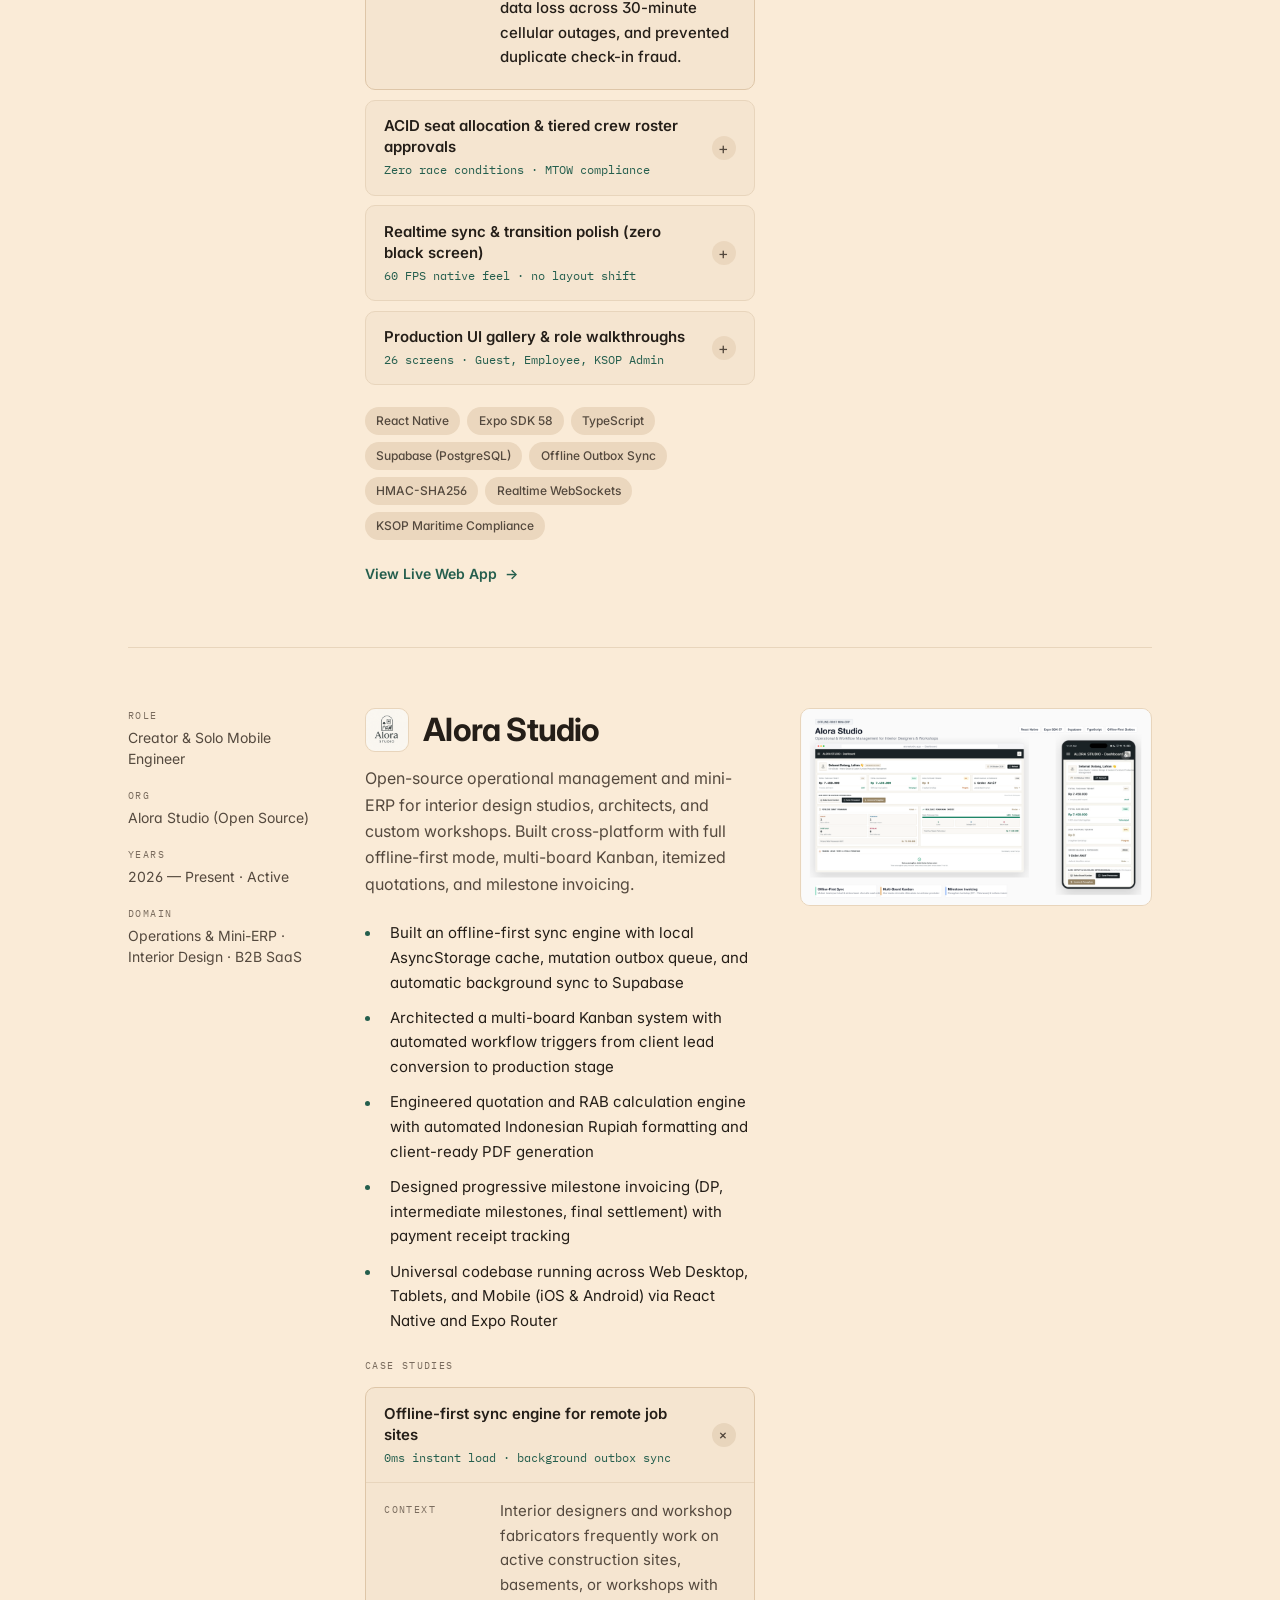
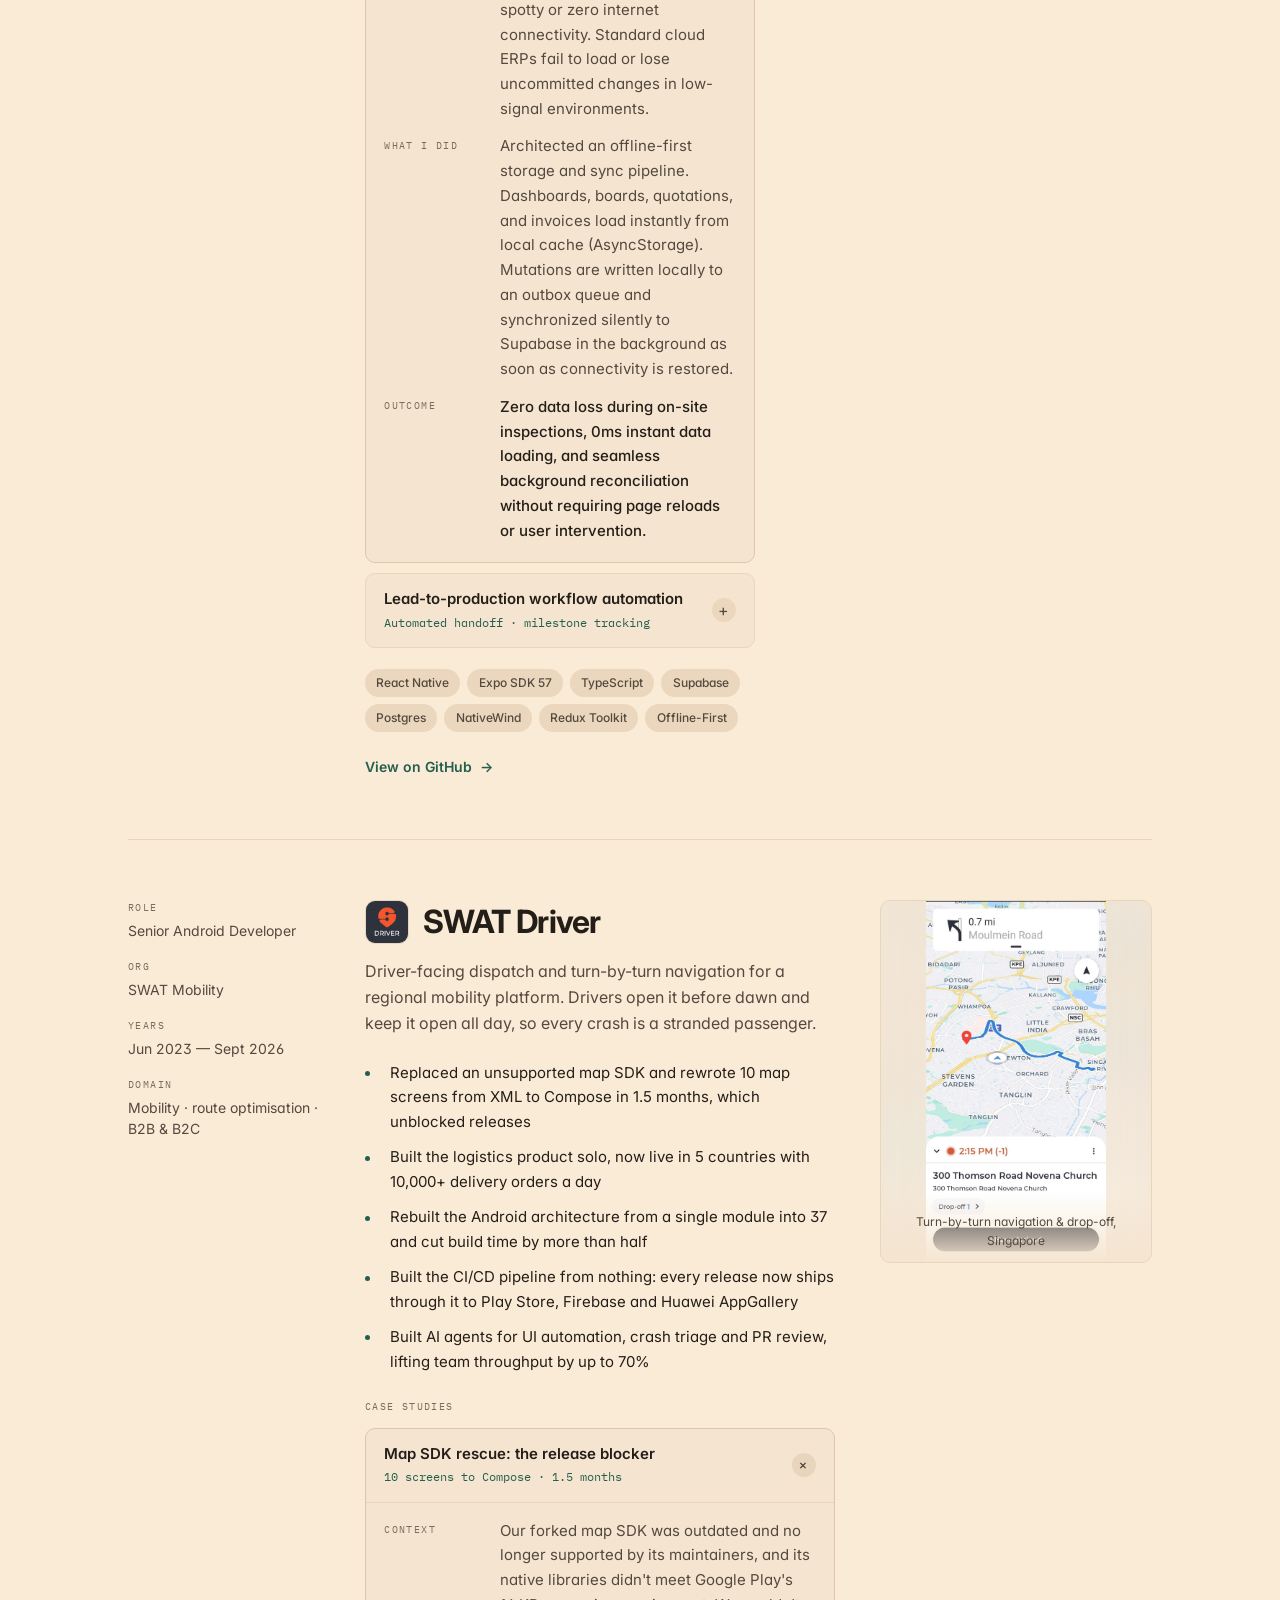
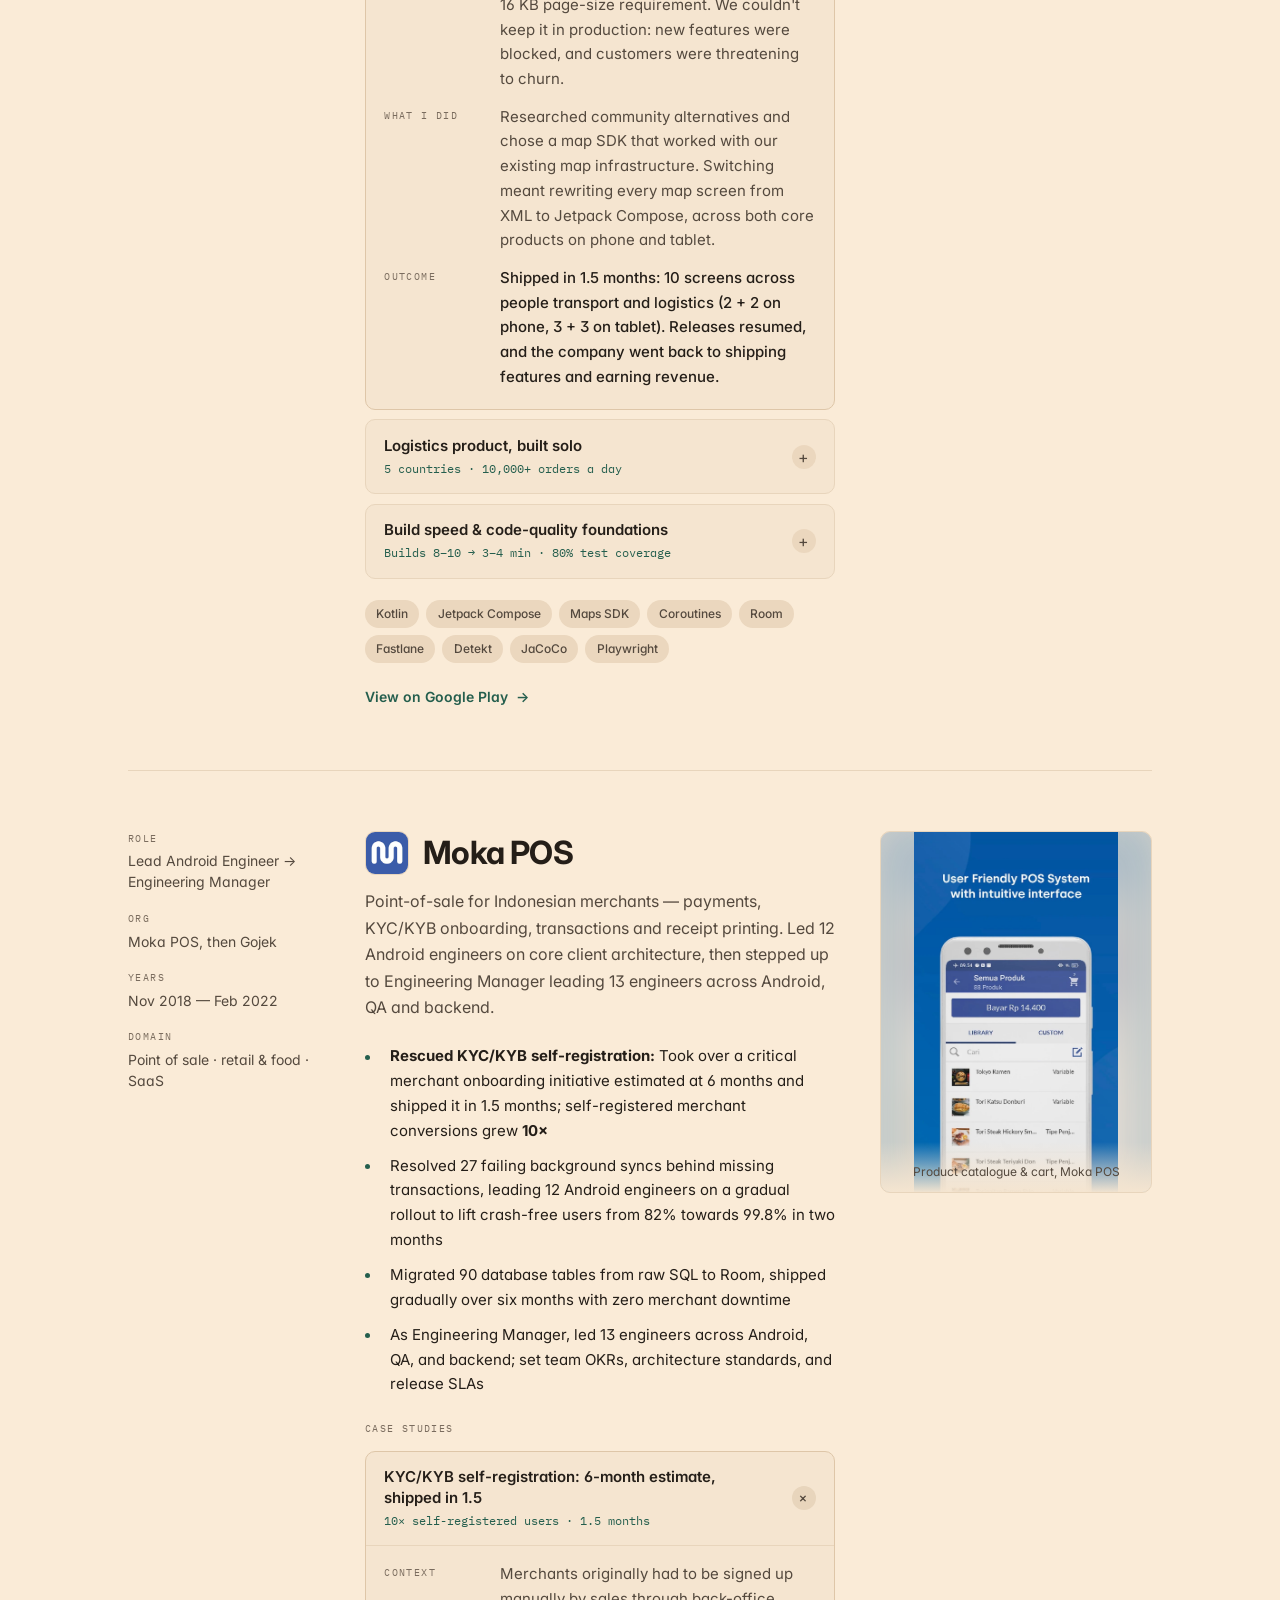
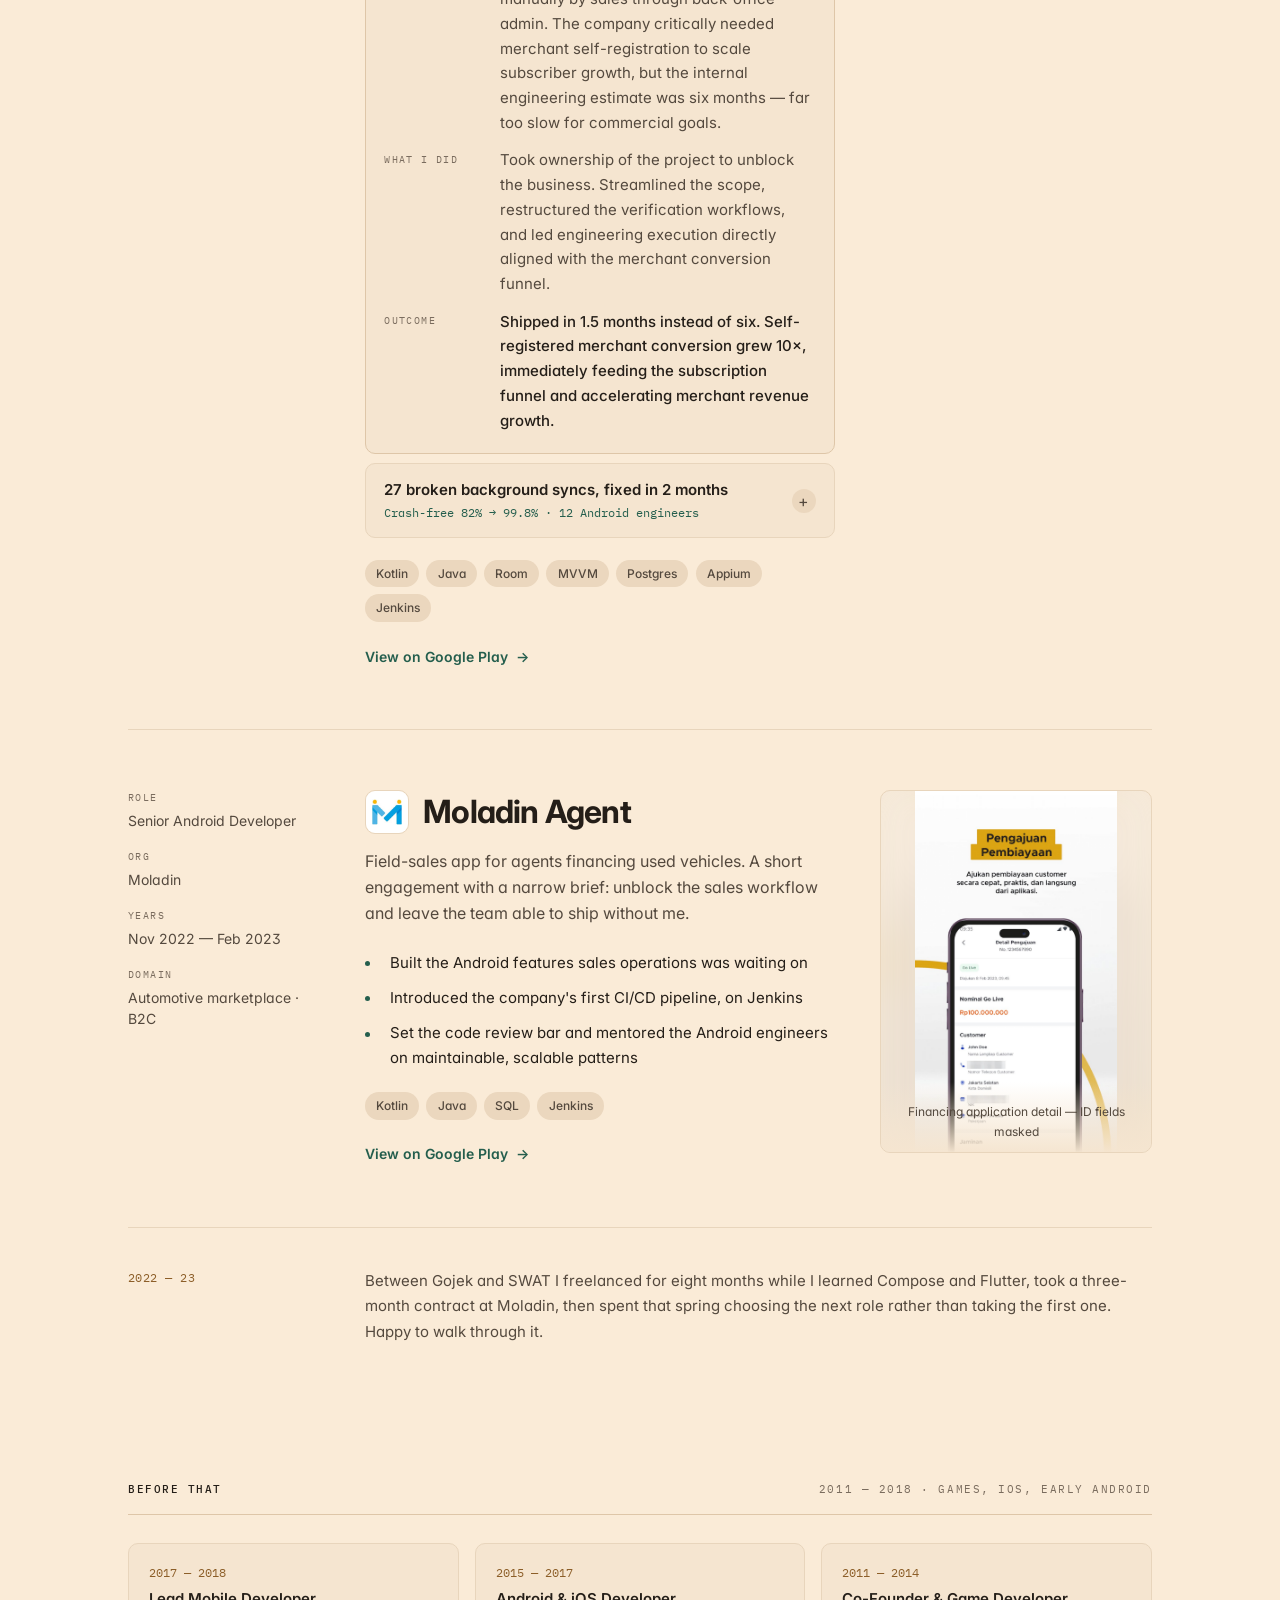
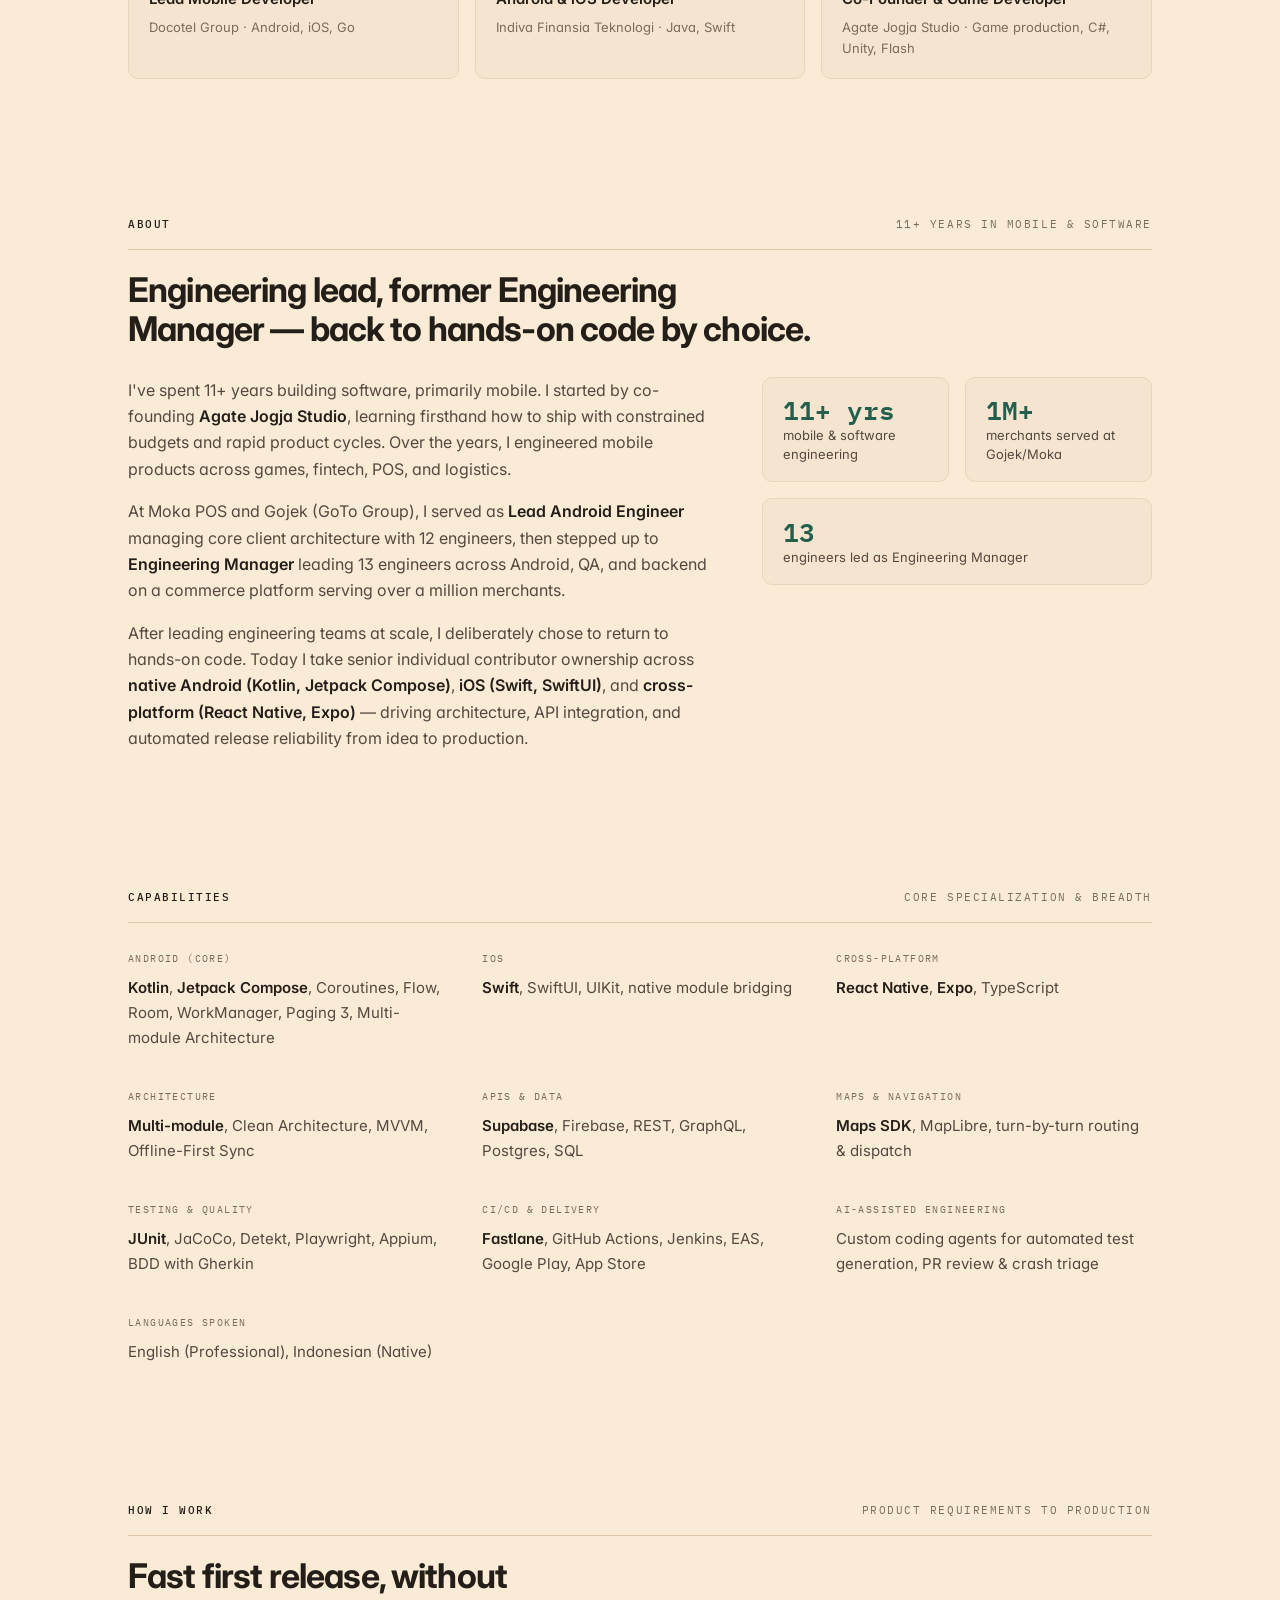
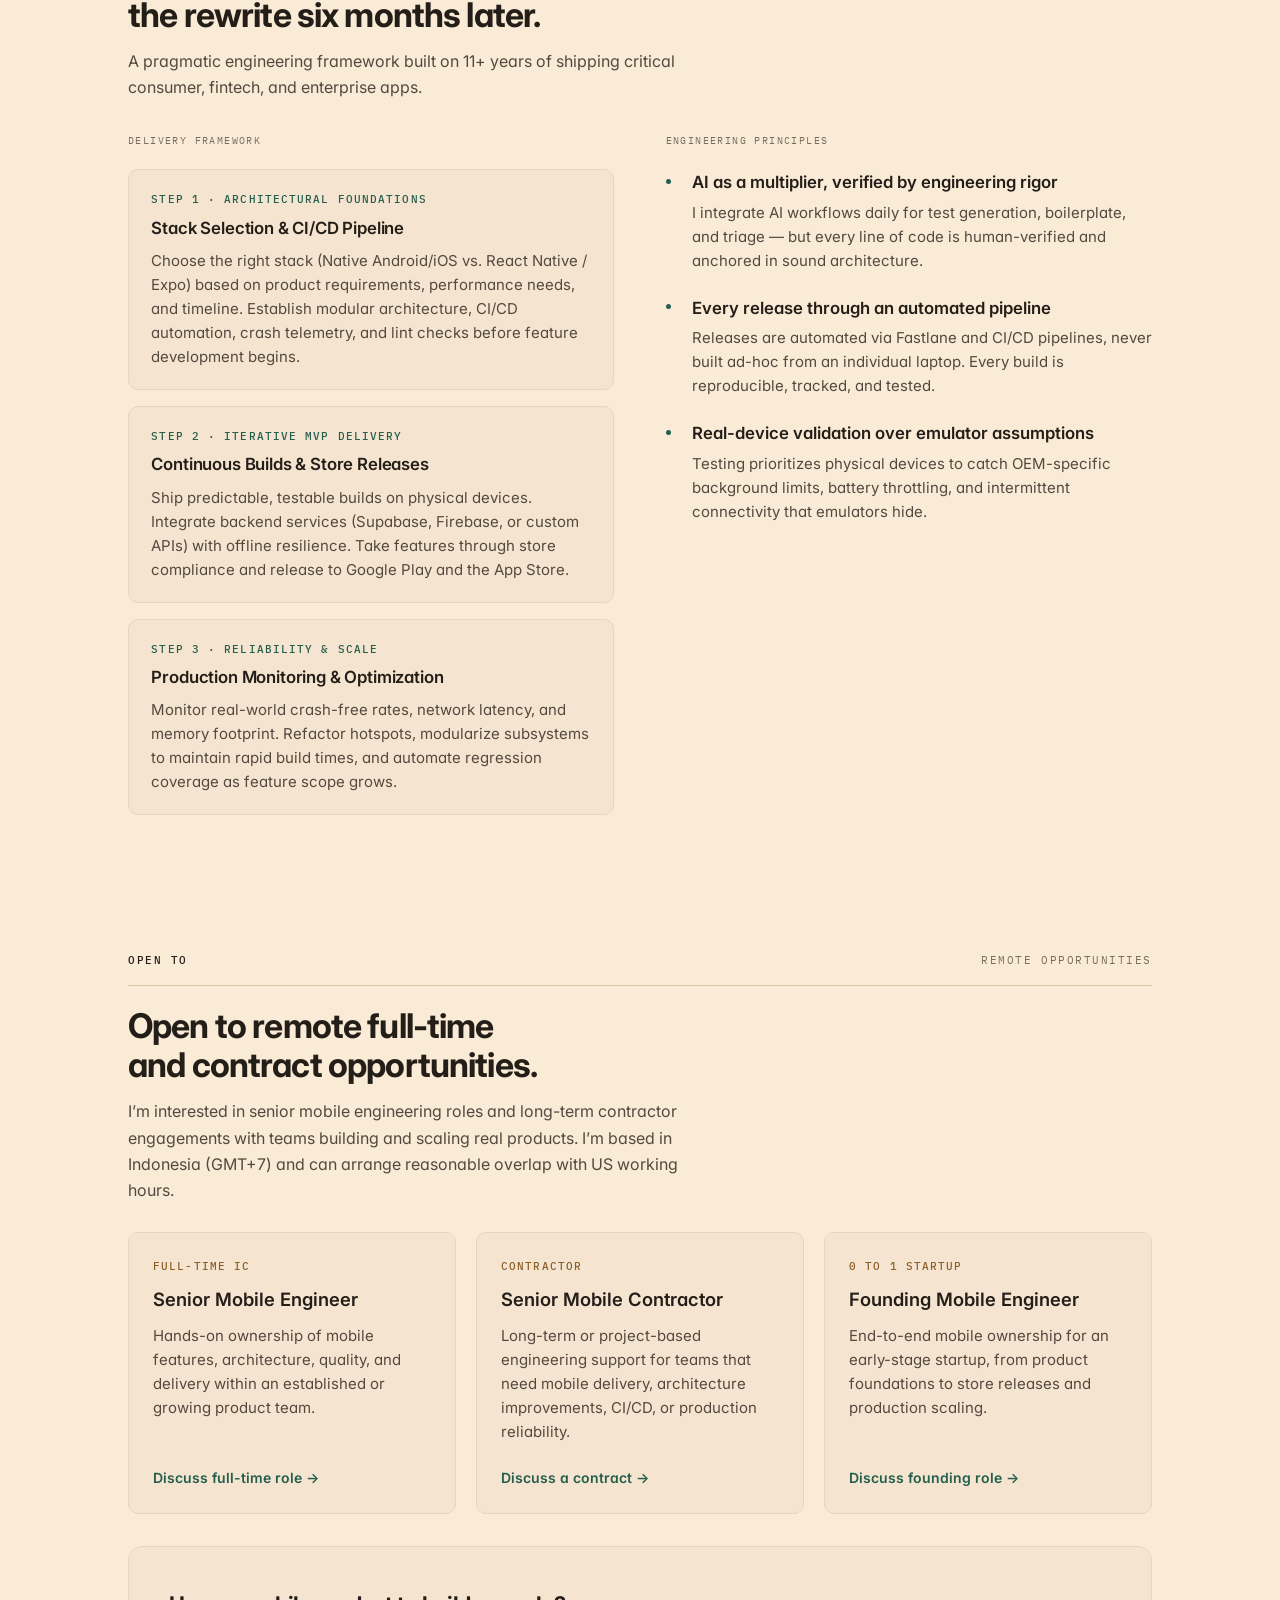
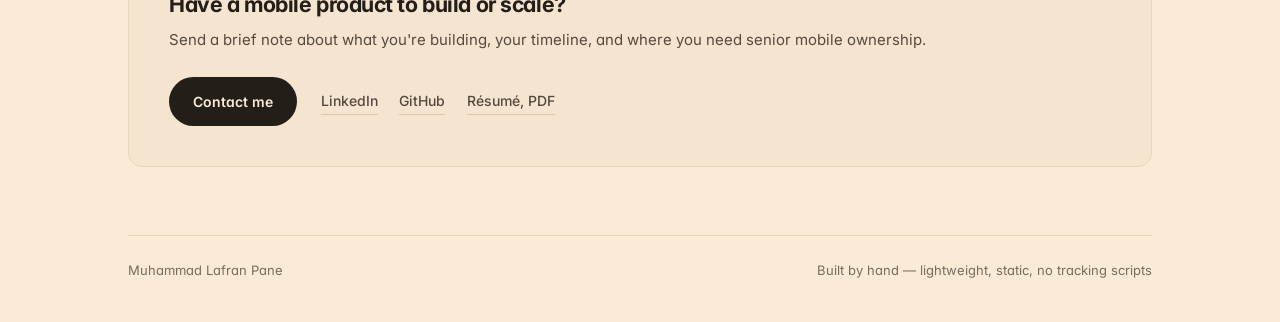
==== commit f9fcbf5d: "Add Smart Transport & Logistics project with cross-platform showcase and UI gallery" ====
--- a/index.html
+++ b/index.html
@@ -166,6 +166,258 @@
     </div>
 
     <div class="projects">
+
+      <!-- SMART TRANSPORT & LOGISTICS (SMARTIX) ------------------------- -->
+      <article class="proj">
+        <div class="spec">
+          <div class="spec-row">
+            <div class="spec-k">Role</div>
+            <div class="spec-v">Lead Mobile &amp; Fullstack Architect</div>
+          </div>
+          <div class="spec-row">
+            <div class="spec-k">Org</div>
+            <div class="spec-v">Smart Transport &amp; Logistics (Mining Multimodal)</div>
+          </div>
+          <div class="spec-row">
+            <div class="spec-k">Years</div>
+            <div class="spec-v">2026 · Shipped &amp; Active</div>
+          </div>
+          <div class="spec-row">
+            <div class="spec-k">Domain</div>
+            <div class="spec-v">Mining Mobility · Multimodal Logistics · Safety Compliance</div>
+          </div>
+        </div>
+
+        <div>
+          <div class="proj-title">
+            <img class="proj-icon" src="assets/icons/smartix.png" width="128" height="128"
+                 alt="" aria-hidden="true">
+            <h2 class="proj-name">Smart Transport &amp; Logistics</h2>
+          </div>
+          <p class="proj-desc">
+            Mission-critical multimodal mobility platform orchestrating speedboats, VIP helicopters, and ATR-72 charter flights
+            for remote mining sites (Gosowong Gold Mine). Built cross-platform with offline-first field gate scanners,
+            HMAC-signed digital boarding passes, and official KSOP harbor master manifest compliance.
+          </p>
+
+          <ul class="shipped">
+            <li>Engineered an offline-first gate scanner HUD using Expo Camera with audio/haptic feedback, local HMAC verification, and background outbox sync</li>
+            <li>Architected cryptographic digital boarding passes using HMAC-SHA256 tokenization and anti-duplicate check-in state tracking</li>
+            <li>Built realtime cross-device state synchronization via Supabase Realtime WebSocket channels between scanner and passenger devices</li>
+            <li>Designed atomic seat reservation engine with PostgreSQL ACID concurrency locking (<code style="font-family: 'IBM Plex Mono', monospace;">FOR UPDATE</code>) preventing roster double-bookings</li>
+            <li>Built official KSOP maritime manifest operations desk with automated passenger manifest generation, Excel export, and printable documents</li>
+            <li>Universal codebase running across Web Desktop, Tablets, and Mobile (iOS &amp; Android) via React Native and Expo SDK 58</li>
+          </ul>
+
+          <div class="cases">
+            <p class="cases-k">Case studies</p>
+
+            <details class="case" open>
+              <summary>
+                <span class="case-title">Offline-first gate scanner for remote docks &amp; helipads</span>
+                <span class="case-result">0ms gate latency · background outbox sync</span>
+              </summary>
+              <dl class="case-body">
+                <dt>Context</dt>
+                <dd>
+                  Remote island docks and mountain helipads frequently suffer from severe cellular dropouts and signal blackouts.
+                  Traditional cloud-dependent check-in systems freeze or timeout, causing hazardous passenger congestion during time-sensitive crew roster rotations.
+                </dd>
+                <dt>What I did</dt>
+                <dd>
+                  Architected an offline-resilient gate scanner HUD using Expo Camera and local signature validation.
+                  Tickets are verified in sub-100ms against cached cryptographic HMAC hashes. Scanned items are committed to an
+                  isolated local outbox queue and synced seamlessly to Supabase in the background as soon as connectivity resumes.
+                </dd>
+                <dt>Outcome</dt>
+                <dd class="case-out">
+                  Achieved 0ms gate turnaround time, eliminated boarding queue bottlenecks, guaranteed zero data loss across 30-minute cellular outages, and prevented duplicate check-in fraud.
+                </dd>
+              </dl>
+            </details>
+
+            <details class="case">
+              <summary>
+                <span class="case-title">ACID seat allocation &amp; tiered crew roster approvals</span>
+                <span class="case-result">Zero race conditions · MTOW compliance</span>
+              </summary>
+              <dl class="case-body">
+                <dt>Context</dt>
+                <dd>
+                  During weekly roster change days, hundreds of mining staff simultaneously book high-demand helicopter and charter flights.
+                  Unsynchronized booking requests caused race conditions, double-booked seats, and violated strict aviation take-off weight limits.
+                </dd>
+                <dt>What I did</dt>
+                <dd>
+                  Implemented PostgreSQL ACID transaction isolation using <code style="font-family: 'IBM Plex Mono', monospace;">FOR UPDATE</code> row-level locking on seat quotas.
+                  Architected a 2-tier approval workflow (Supervisor ➔ General Manager) with cryptographic batch-approval HMAC tokens enabling 1-click email approvals.
+                </dd>
+                <dt>Outcome</dt>
+                <dd class="case-out">
+                  Completely eradicated overbooking incidents, ensured 100% compliance with aviation and maritime safety quotas, and slashed authorization cycle times from 48 hours to under 15 minutes.
+                </dd>
+              </dl>
+            </details>
+
+            <details class="case">
+              <summary>
+                <span class="case-title">Realtime sync &amp; transition polish (zero black screen)</span>
+                <span class="case-result">60 FPS native feel · no layout shift</span>
+              </summary>
+              <dl class="case-body">
+                <dt>Context</dt>
+                <dd>
+                  Moving between mission-critical screens (Home &rarr; Manifest &rarr; Scanner) in complex web-native architectures often suffered from dark canvas flashing and abrupt component mounting while fetching remote Supabase data.
+                </dd>
+                <dt>What I did</dt>
+                <dd>
+                  Refactored the core root routing layout with a unified light navigation theme (<code style="font-family: 'IBM Plex Mono', monospace;">#F8FAFC</code>), engineered smooth 200ms cross-fade animations on the Expo Router Stack, eliminated root Web DOM repaint flashes via tailored keyframe transitions, and built an isolated <code style="font-family: 'IBM Plex Mono', monospace;">SmoothScreenTransition</code> wrapper providing progressive opacity reveals across all major views.
+                </dd>
+                <dt>Outcome</dt>
+                <dd class="case-out">
+                  Created a fluid, executive-grade 60 FPS transition experience on both low-end field mobile devices and desktop workstations, completely eliminating visual layout shifts and black flashes.
+                </dd>
+              </dl>
+            </details>
+
+            <details class="case">
+              <summary>
+                <span class="case-title">Production UI gallery &amp; role walkthroughs</span>
+                <span class="case-result">26 screens · Guest, Employee, KSOP Admin</span>
+              </summary>
+              <div class="case-gallery">
+                <div class="gallery-cat">
+                  <p class="gallery-cat-title">Role 1 · Guest Schedule Explorer &amp; Quotas</p>
+                  <div class="gallery-cards">
+                    <a class="gallery-card" href="assets/shots/smartix/1_guest/01_guest_desktop_jadwal_kuota.png" target="_blank" rel="noopener">
+                      <img class="gallery-card-thumb" loading="lazy" decoding="async" src="assets/shots/smartix/thumbs/1_guest/01_guest_desktop_jadwal_kuota.png" alt="Desktop Jadwal &amp; Kuota">
+                      <span class="gallery-card-lbl">Desktop · Jadwal &amp; Kuota</span>
+                    </a>
+                    <a class="gallery-card is-mob" href="assets/shots/smartix/1_guest/01_guest_mobile_jadwal_kuota.png" target="_blank" rel="noopener">
+                      <img class="gallery-card-thumb" loading="lazy" decoding="async" src="assets/shots/smartix/thumbs/1_guest/01_guest_mobile_jadwal_kuota.png" alt="Mobile Jadwal &amp; Kuota">
+                      <span class="gallery-card-lbl">Mobile · Jadwal &amp; Kuota</span>
+                    </a>
+                    <a class="gallery-card" href="assets/shots/smartix/1_guest/02_guest_desktop_form_pemesanan.png" target="_blank" rel="noopener">
+                      <img class="gallery-card-thumb" loading="lazy" decoding="async" src="assets/shots/smartix/thumbs/1_guest/02_guest_desktop_form_pemesanan.png" alt="Desktop Form Pemesanan">
+                      <span class="gallery-card-lbl">Desktop · Form Pemesanan</span>
+                    </a>
+                    <a class="gallery-card is-mob" href="assets/shots/smartix/1_guest/02_guest_mobile_form_pemesanan.png" target="_blank" rel="noopener">
+                      <img class="gallery-card-thumb" loading="lazy" decoding="async" src="assets/shots/smartix/thumbs/1_guest/02_guest_mobile_form_pemesanan.png" alt="Mobile Form Pemesanan">
+                      <span class="gallery-card-lbl">Mobile · Form Pemesanan</span>
+                    </a>
+                    <a class="gallery-card" href="assets/shots/smartix/1_guest/03_guest_desktop_modal_auth_prompt.png" target="_blank" rel="noopener">
+                      <img class="gallery-card-thumb" loading="lazy" decoding="async" src="assets/shots/smartix/thumbs/1_guest/03_guest_desktop_modal_auth_prompt.png" alt="Desktop Modal Auth">
+                      <span class="gallery-card-lbl">Desktop · Auth Prompt</span>
+                    </a>
+                    <a class="gallery-card is-mob" href="assets/shots/smartix/1_guest/03_guest_mobile_modal_auth_prompt.png" target="_blank" rel="noopener">
+                      <img class="gallery-card-thumb" loading="lazy" decoding="async" src="assets/shots/smartix/thumbs/1_guest/03_guest_mobile_modal_auth_prompt.png" alt="Mobile Modal Auth">
+                      <span class="gallery-card-lbl">Mobile · Auth Prompt</span>
+                    </a>
+                  </div>
+                </div>
+
+                <div class="gallery-cat">
+                  <p class="gallery-cat-title">Role 2 · Registered Crew / Employee (Safety Induction &amp; Passes)</p>
+                  <div class="gallery-cards">
+                    <a class="gallery-card" href="assets/shots/smartix/2_user_registered/01_user_desktop_jadwal_multimoda.png" target="_blank" rel="noopener">
+                      <img class="gallery-card-thumb" loading="lazy" decoding="async" src="assets/shots/smartix/thumbs/2_user_registered/01_user_desktop_jadwal_multimoda.png" alt="Desktop Jadwal Multimoda">
+                      <span class="gallery-card-lbl">Desktop · Jadwal Multimoda</span>
+                    </a>
+                    <a class="gallery-card is-mob" href="assets/shots/smartix/2_user_registered/01_user_mobile_jadwal_multimoda.png" target="_blank" rel="noopener">
+                      <img class="gallery-card-thumb" loading="lazy" decoding="async" src="assets/shots/smartix/thumbs/2_user_registered/01_user_mobile_jadwal_multimoda.png" alt="Mobile Jadwal Multimoda">
+                      <span class="gallery-card-lbl">Mobile · Jadwal Multimoda</span>
+                    </a>
+                    <a class="gallery-card" href="assets/shots/smartix/2_user_registered/02_user_desktop_form_pemesanan_karyawan.png" target="_blank" rel="noopener">
+                      <img class="gallery-card-thumb" loading="lazy" decoding="async" src="assets/shots/smartix/thumbs/2_user_registered/02_user_desktop_form_pemesanan_karyawan.png" alt="Desktop Booking Karyawan">
+                      <span class="gallery-card-lbl">Desktop · Form Karyawan</span>
+                    </a>
+                    <a class="gallery-card is-mob" href="assets/shots/smartix/2_user_registered/02_user_mobile_form_pemesanan_karyawan.png" target="_blank" rel="noopener">
+                      <img class="gallery-card-thumb" loading="lazy" decoding="async" src="assets/shots/smartix/thumbs/2_user_registered/02_user_mobile_form_pemesanan_karyawan.png" alt="Mobile Booking Karyawan">
+                      <span class="gallery-card-lbl">Mobile · Form Karyawan</span>
+                    </a>
+                    <a class="gallery-card" href="assets/shots/smartix/2_user_registered/03_user_desktop_modal_safety_induction.png" target="_blank" rel="noopener">
+                      <img class="gallery-card-thumb" loading="lazy" decoding="async" src="assets/shots/smartix/thumbs/2_user_registered/03_user_desktop_modal_safety_induction.png" alt="Desktop Safety Induction">
+                      <span class="gallery-card-lbl">Desktop · Safety Induction</span>
+                    </a>
+                    <a class="gallery-card is-mob" href="assets/shots/smartix/2_user_registered/03_user_mobile_modal_safety_induction.png" target="_blank" rel="noopener">
+                      <img class="gallery-card-thumb" loading="lazy" decoding="async" src="assets/shots/smartix/thumbs/2_user_registered/03_user_mobile_modal_safety_induction.png" alt="Mobile Safety Induction">
+                      <span class="gallery-card-lbl">Mobile · Safety Induction</span>
+                    </a>
+                    <a class="gallery-card" href="assets/shots/smartix/2_user_registered/04_user_desktop_tiket_saya_boarding_pass.png" target="_blank" rel="noopener">
+                      <img class="gallery-card-thumb" loading="lazy" decoding="async" src="assets/shots/smartix/thumbs/2_user_registered/04_user_desktop_tiket_saya_boarding_pass.png" alt="Desktop Tiket Boarding Pass">
+                      <span class="gallery-card-lbl">Desktop · HMAC Boarding Pass</span>
+                    </a>
+                    <a class="gallery-card is-mob" href="assets/shots/smartix/2_user_registered/04_user_mobile_tiket_saya_boarding_pass.png" target="_blank" rel="noopener">
+                      <img class="gallery-card-thumb" loading="lazy" decoding="async" src="assets/shots/smartix/thumbs/2_user_registered/04_user_mobile_tiket_saya_boarding_pass.png" alt="Mobile Tiket Boarding Pass">
+                      <span class="gallery-card-lbl">Mobile · HMAC Boarding Pass</span>
+                    </a>
+                  </div>
+                </div>
+
+                <div class="gallery-cat">
+                  <p class="gallery-cat-title">Role 3 · Dispatcher, Field Marshal &amp; KSOP Harbor Master</p>
+                  <div class="gallery-cards">
+                    <a class="gallery-card" href="assets/shots/smartix/3_admin_approver/01_admin_desktop_antrean_approval_berjenjang.png" target="_blank" rel="noopener">
+                      <img class="gallery-card-thumb" loading="lazy" decoding="async" src="assets/shots/smartix/thumbs/3_admin_approver/01_admin_desktop_antrean_approval_berjenjang.png" alt="Desktop Approval Queue">
+                      <span class="gallery-card-lbl">Desktop · Approval Berjenjang</span>
+                    </a>
+                    <a class="gallery-card is-mob" href="assets/shots/smartix/3_admin_approver/01_admin_mobile_antrean_approval_berjenjang.png" target="_blank" rel="noopener">
+                      <img class="gallery-card-thumb" loading="lazy" decoding="async" src="assets/shots/smartix/thumbs/3_admin_approver/01_admin_mobile_antrean_approval_berjenjang.png" alt="Mobile Approval Queue">
+                      <span class="gallery-card-lbl">Mobile · Approval Berjenjang</span>
+                    </a>
+                    <a class="gallery-card" href="assets/shots/smartix/3_admin_approver/01_admin_desktop_sticky_checkbox_scrolled.png" target="_blank" rel="noopener">
+                      <img class="gallery-card-thumb" loading="lazy" decoding="async" src="assets/shots/smartix/thumbs/3_admin_approver/01_admin_desktop_sticky_checkbox_scrolled.png" alt="Desktop Sticky Batch Actions">
+                      <span class="gallery-card-lbl">Desktop · Sticky Batch Action</span>
+                    </a>
+                    <a class="gallery-card is-mob" href="assets/shots/smartix/3_admin_approver/01_admin_mobile_sticky_checkbox_scrolled.png" target="_blank" rel="noopener">
+                      <img class="gallery-card-thumb" loading="lazy" decoding="async" src="assets/shots/smartix/thumbs/3_admin_approver/01_admin_mobile_sticky_checkbox_scrolled.png" alt="Mobile Sticky Batch Actions">
+                      <span class="gallery-card-lbl">Mobile · Sticky Batch Action</span>
+                    </a>
+                    <a class="gallery-card" href="assets/shots/smartix/3_admin_approver/02_admin_desktop_scanner_manifest_desk.png" target="_blank" rel="noopener">
+                      <img class="gallery-card-thumb" loading="lazy" decoding="async" src="assets/shots/smartix/thumbs/3_admin_approver/02_admin_desktop_scanner_manifest_desk.png" alt="Desktop KSOP Manifest Desk">
+                      <span class="gallery-card-lbl">Desktop · KSOP Manifest Desk</span>
+                    </a>
+                    <a class="gallery-card is-mob" href="assets/shots/smartix/3_admin_approver/02_admin_mobile_scanner_manifest_desk.png" target="_blank" rel="noopener">
+                      <img class="gallery-card-thumb" loading="lazy" decoding="async" src="assets/shots/smartix/thumbs/3_admin_approver/02_admin_mobile_scanner_manifest_desk.png" alt="Mobile Gate Scanner HUD">
+                      <span class="gallery-card-lbl">Mobile · Gate Scanner HUD</span>
+                    </a>
+                    <a class="gallery-card" href="assets/shots/smartix/3_admin_approver/03_admin_desktop_kelola_armada_jadwal.png" target="_blank" rel="noopener">
+                      <img class="gallery-card-thumb" loading="lazy" decoding="async" src="assets/shots/smartix/thumbs/3_admin_approver/03_admin_desktop_kelola_armada_jadwal.png" alt="Desktop Kelola Armada &amp; Jadwal">
+                      <span class="gallery-card-lbl">Desktop · Kelola Armada</span>
+                    </a>
+                    <a class="gallery-card is-mob" href="assets/shots/smartix/3_admin_approver/03_admin_mobile_kelola_armada_jadwal.png" target="_blank" rel="noopener">
+                      <img class="gallery-card-thumb" loading="lazy" decoding="async" src="assets/shots/smartix/thumbs/3_admin_approver/03_admin_mobile_kelola_armada_jadwal.png" alt="Mobile Kelola Armada &amp; Jadwal">
+                      <span class="gallery-card-lbl">Mobile · Kelola Armada</span>
+                    </a>
+                  </div>
+                </div>
+              </div>
+            </details>
+          </div>
+
+          <div class="chips">
+            <span class="chip">React Native</span>
+            <span class="chip">Expo SDK 58</span>
+            <span class="chip">TypeScript</span>
+            <span class="chip">Supabase (PostgreSQL)</span>
+            <span class="chip">Offline Outbox Sync</span>
+            <span class="chip">HMAC-SHA256</span>
+            <span class="chip">Realtime WebSockets</span>
+            <span class="chip">KSOP Maritime Compliance</span>
+          </div>
+
+          <a class="store" href="https://smartix-two.vercel.app" target="_blank" rel="noopener">
+            View Live Web App <span aria-hidden="true">&rarr;</span>
+          </a>
+        </div>
+
+        <figure class="shot shot-wide">
+          <img class="shot-bg" loading="lazy" decoding="async" src="assets/shots/smartix.png" alt="" aria-hidden="true">
+          <img class="shot-img" loading="lazy" decoding="async" src="assets/shots/smartix.png" width="1024" height="576"
+               alt="Smart Transport &amp; Logistics: Cross-platform Multimodal mobility schedule explorer, KSOP dispatcher manifest desk, and offline-first gate scanner HUD.">
+          <figcaption>Cross-platform Web Desktop &amp; Mobile mobility operations, Smart Transport &amp; Logistics</figcaption>
+        </figure>
+      </article>
 
       <!-- ALORA STUDIO ------------------------------------------------- -->
       <article class="proj">
--- a/assets/css/site.css
+++ b/assets/css/site.css
@@ -467,6 +467,70 @@
 .case-body dd { margin: 0; font-size: .9375rem; color: var(--ink-dim); line-height: 1.65; }
 .case-body dd.case-out { color: var(--ink); font-weight: 500; }
 
+/* Gallery inside case studies */
+.case-gallery {
+  display: flex;
+  flex-direction: column;
+  gap: 1.25rem;
+  padding: 1rem 1.15rem 1.25rem;
+  border-top: 1px solid var(--line-soft);
+}
+.gallery-cat {
+  display: flex;
+  flex-direction: column;
+  gap: .6rem;
+}
+.gallery-cat-title {
+  margin: 0;
+  font-family: var(--mono);
+  font-size: .6875rem;
+  letter-spacing: .12em;
+  text-transform: uppercase;
+  color: var(--ink-faint);
+}
+.gallery-cards {
+  display: grid;
+  grid-template-columns: repeat(auto-fill, minmax(130px, 1fr));
+  gap: .75rem;
+}
+.gallery-card {
+  display: flex;
+  flex-direction: column;
+  background: var(--surf-hi);
+  border: 1px solid var(--line-soft);
+  border-radius: var(--r-sm);
+  overflow: hidden;
+  text-decoration: none;
+  transition: transform .15s ease, border-color .15s ease, box-shadow .15s ease;
+}
+.gallery-card:hover {
+  transform: translateY(-2px);
+  border-color: var(--line);
+  box-shadow: 0 4px 12px rgba(0,0,0,0.06);
+}
+.gallery-card-thumb {
+  width: 100%;
+  aspect-ratio: 16 / 11;
+  object-fit: cover;
+  display: block;
+  background: #FAF8F5;
+}
+.gallery-card.is-mob .gallery-card-thumb {
+  aspect-ratio: 9 / 14;
+  object-fit: cover;
+  object-position: top;
+}
+.gallery-card-lbl {
+  padding: .4rem .5rem;
+  font-size: .6875rem;
+  font-weight: 500;
+  color: var(--ink-dim);
+  line-height: 1.3;
+}
+.gallery-card:hover .gallery-card-lbl {
+  color: var(--ink);
+}
+
 .chips { display: flex; gap: .45rem; flex-wrap: wrap; margin-top: 1.35rem; }
 .chip {
   font-size: .75rem; font-weight: 500; color: var(--ink-dim);
@@ -495,6 +559,10 @@
 }
 .shot-wide {
   aspect-ratio: 16 / 9;
+  background: #FAF8F5;
+}
+.shot-wide .shot-bg {
+  display: none;
 }
 .shot-wide .shot-img {
   object-fit: contain;
@@ -502,8 +570,10 @@
 .shot-wide figcaption {
   display: none;
 }
-.proj:has(.shot-wide) {
-  grid-template-columns: minmax(0, 12rem) minmax(0, 1fr) minmax(0, 22rem);
+@media (min-width: 1041px) {
+  .proj:has(.shot-wide) {
+    grid-template-columns: minmax(0, 12rem) minmax(0, 1fr) minmax(0, 22rem);
+  }
 }
 .shot-bg {
   position: absolute; inset: 0;
@@ -712,13 +782,13 @@
   .hero-layout { grid-template-columns: 1fr; }
   .hero-portrait { order: -1; width: 6.5rem; height: 6.5rem; }
   .about-grid { grid-template-columns: 1fr; }
-  .proj { grid-template-columns: minmax(0, 12rem) minmax(0, 1fr); }
+  .proj, .proj:has(.shot-wide) { grid-template-columns: minmax(0, 12rem) minmax(0, 1fr); }
   .shot { grid-column: 1 / -1; max-width: 22rem; aspect-ratio: 16 / 10; }
   .shot.shot-wide { max-width: 100%; aspect-ratio: 16 / 9; }
 }
 
 @media (max-width: 820px) {
-  .proj { grid-template-columns: 1fr; }
+  .proj, .proj:has(.shot-wide) { grid-template-columns: 1fr; }
   .interlude { grid-template-columns: 1fr; gap: .5rem; }
   .spec {
     display: grid; grid-template-columns: repeat(auto-fit, minmax(8.5rem, 1fr));
@@ -726,7 +796,7 @@
     padding-bottom: 1.25rem; border-bottom: 1px solid var(--line-soft);
   }
   .shot { max-width: none; aspect-ratio: 4 / 3; }
-  .shot.shot-wide { aspect-ratio: 16 / 9; }
+  .shot.shot-wide { max-width: 100%; aspect-ratio: 16 / 9; }
   .stat-strip { grid-template-columns: 1fr; }
   .stat-box:last-child { grid-column: auto; }
 }
@@ -738,6 +808,35 @@
   .cta-row { gap: 1rem; }
   .btn { width: 100%; text-align: center; }
   .contact-action { flex-direction: column; align-items: flex-start; }
+  .flow { grid-template-columns: 1fr; }
+  .engagement-grid { grid-template-columns: 1fr; }
+  .impact-grid { grid-template-columns: 1fr; }
+}
+
+@media (max-width: 480px) {
+  .spec {
+    grid-template-columns: 1fr 1fr;
+    gap: .85rem;
+  }
+  .spec-v {
+    font-size: .8125rem;
+    overflow-wrap: break-word;
+    word-break: break-word;
+  }
+  .case summary {
+    padding: .85rem 1rem;
+    gap: .3rem .75rem;
+  }
+  .case-title {
+    font-size: .875rem;
+  }
+  .case-result {
+    font-size: .6875rem;
+  }
+  .gallery-cards {
+    grid-template-columns: repeat(2, 1fr);
+    gap: .5rem;
+  }
 }
 
 @media (prefers-reduced-motion: reduce) {
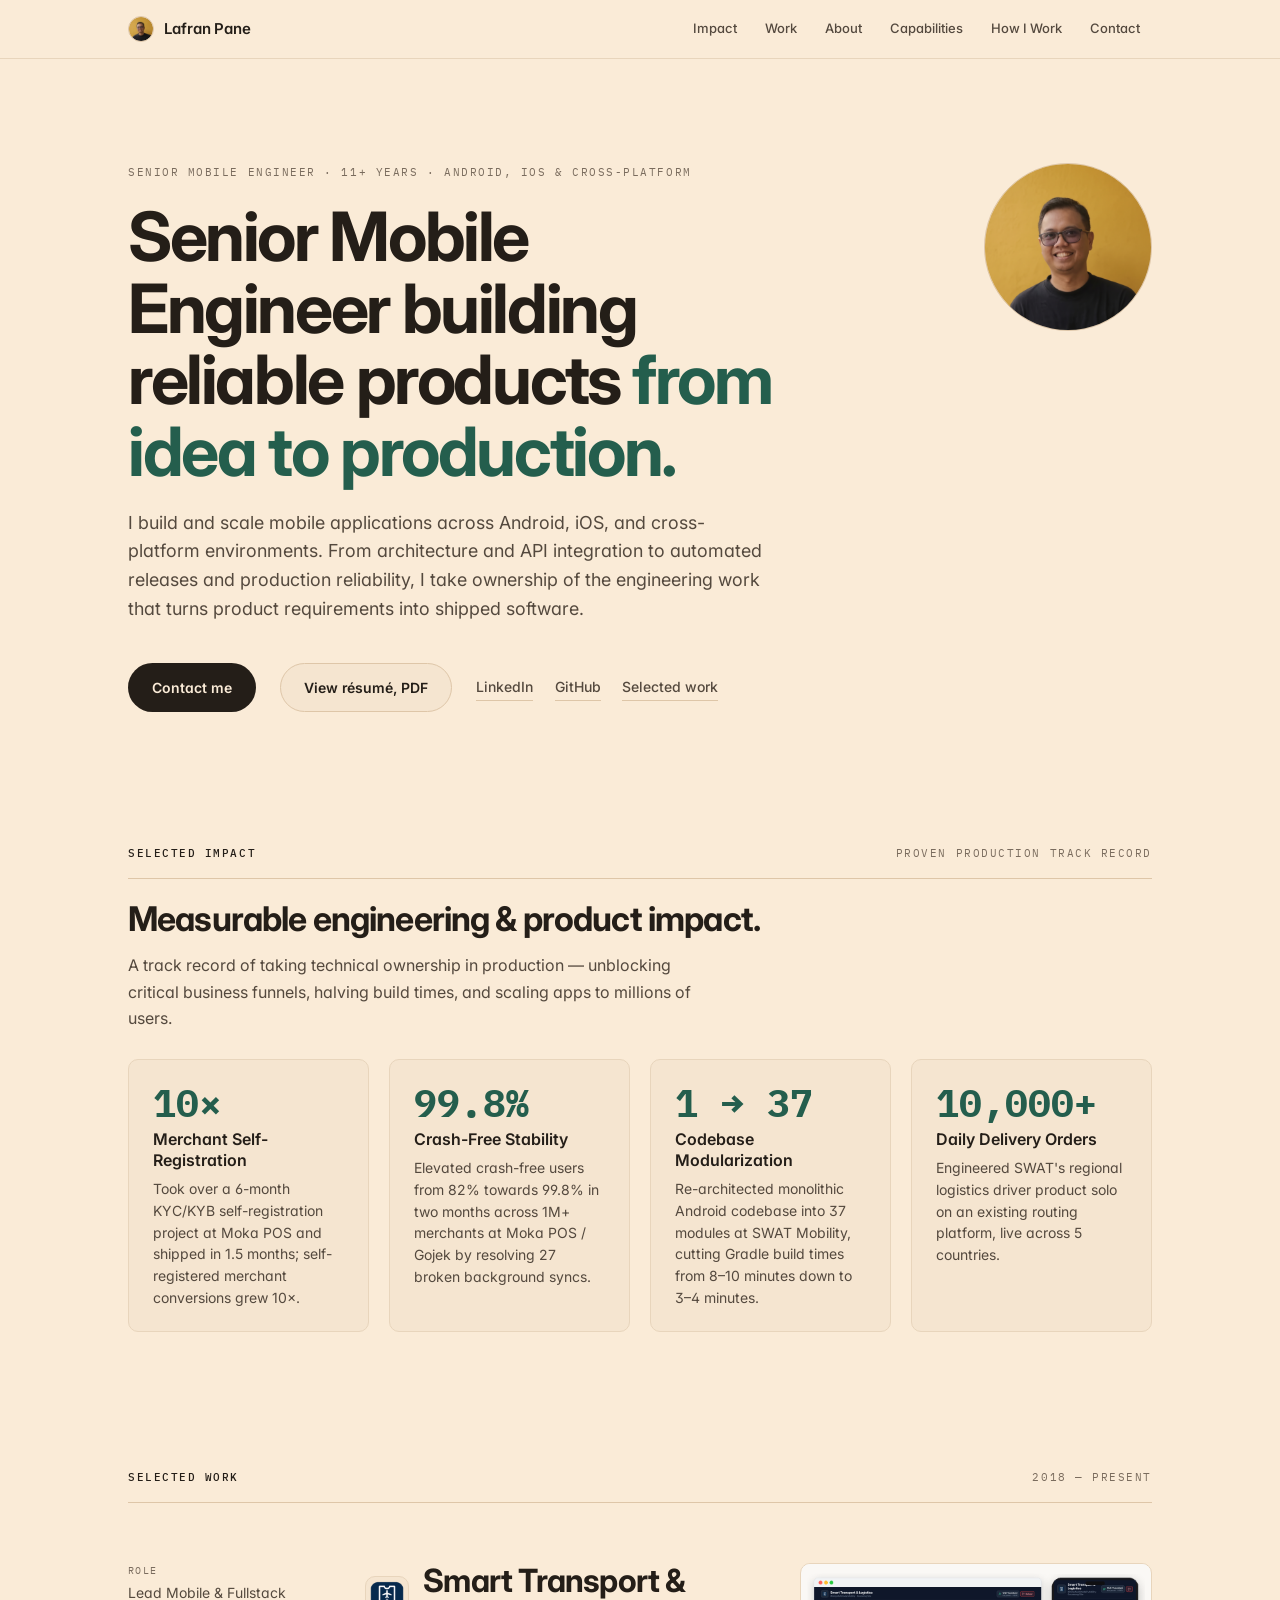
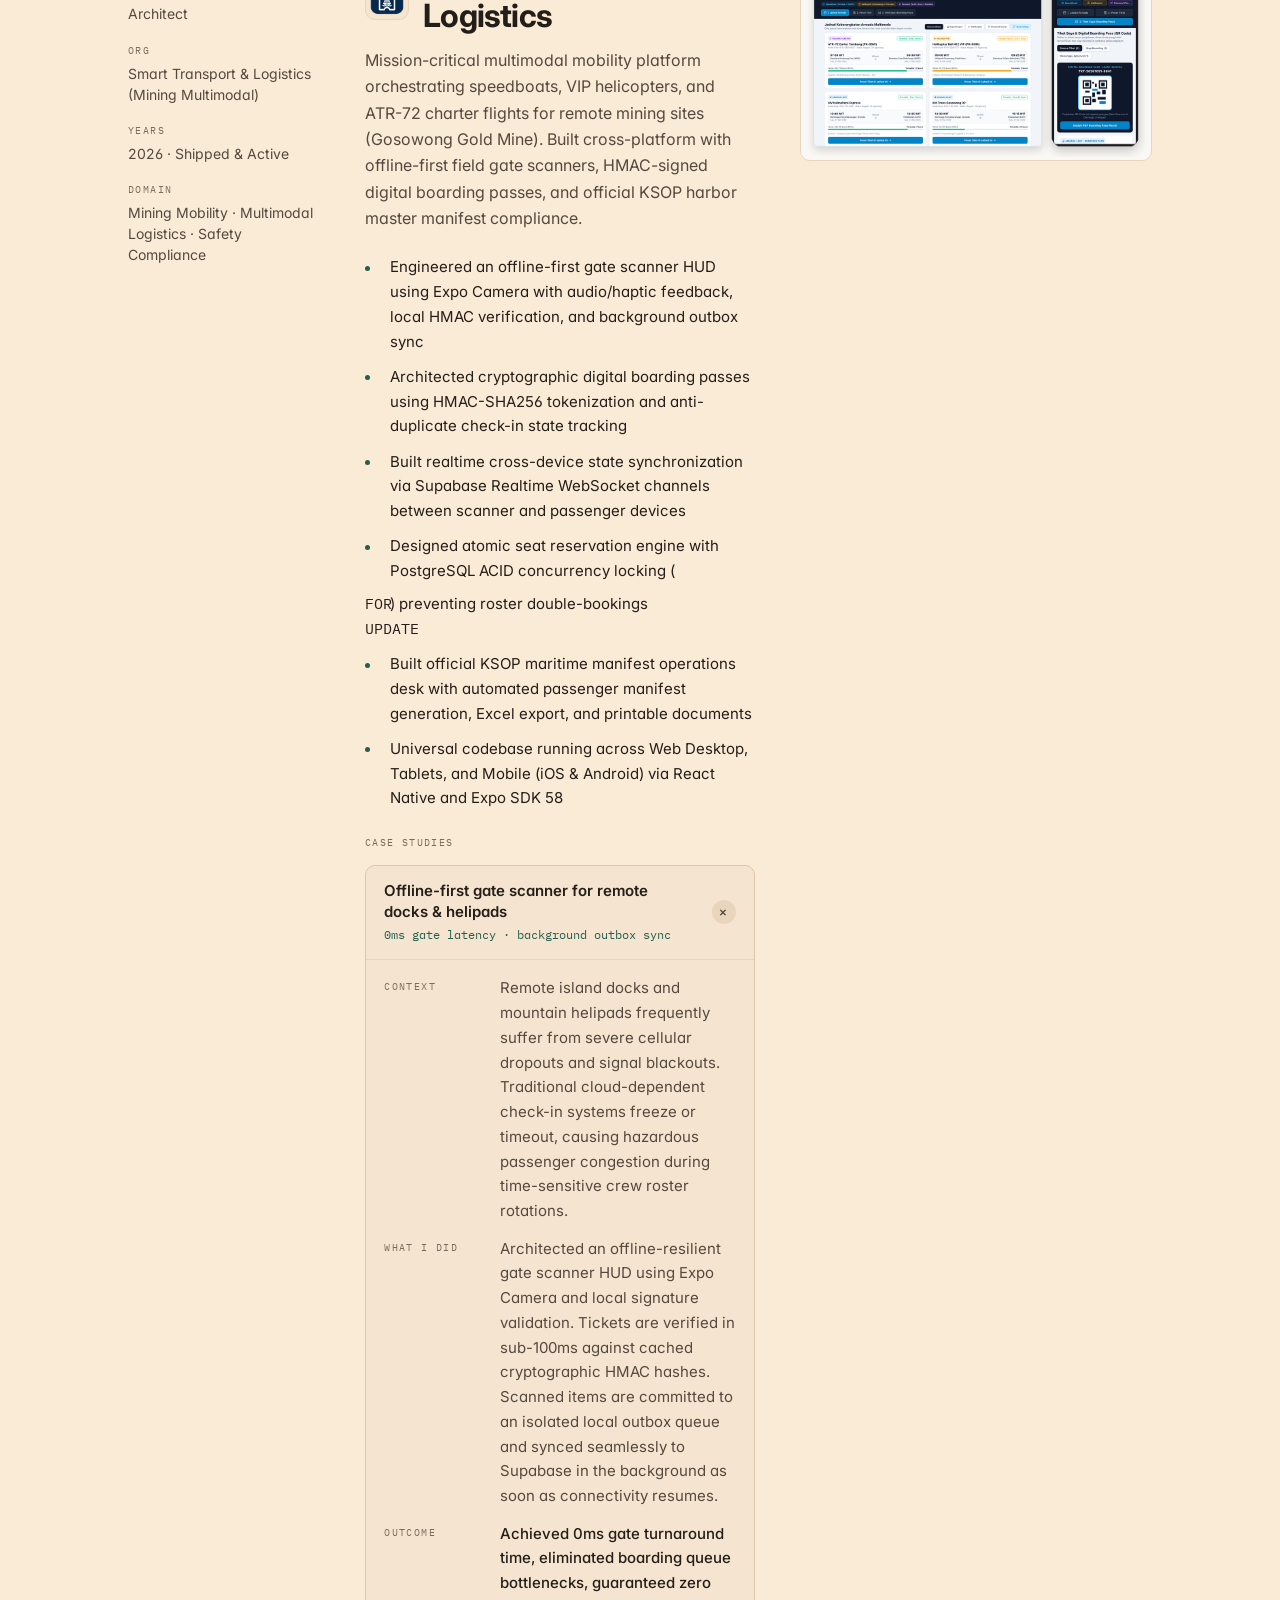
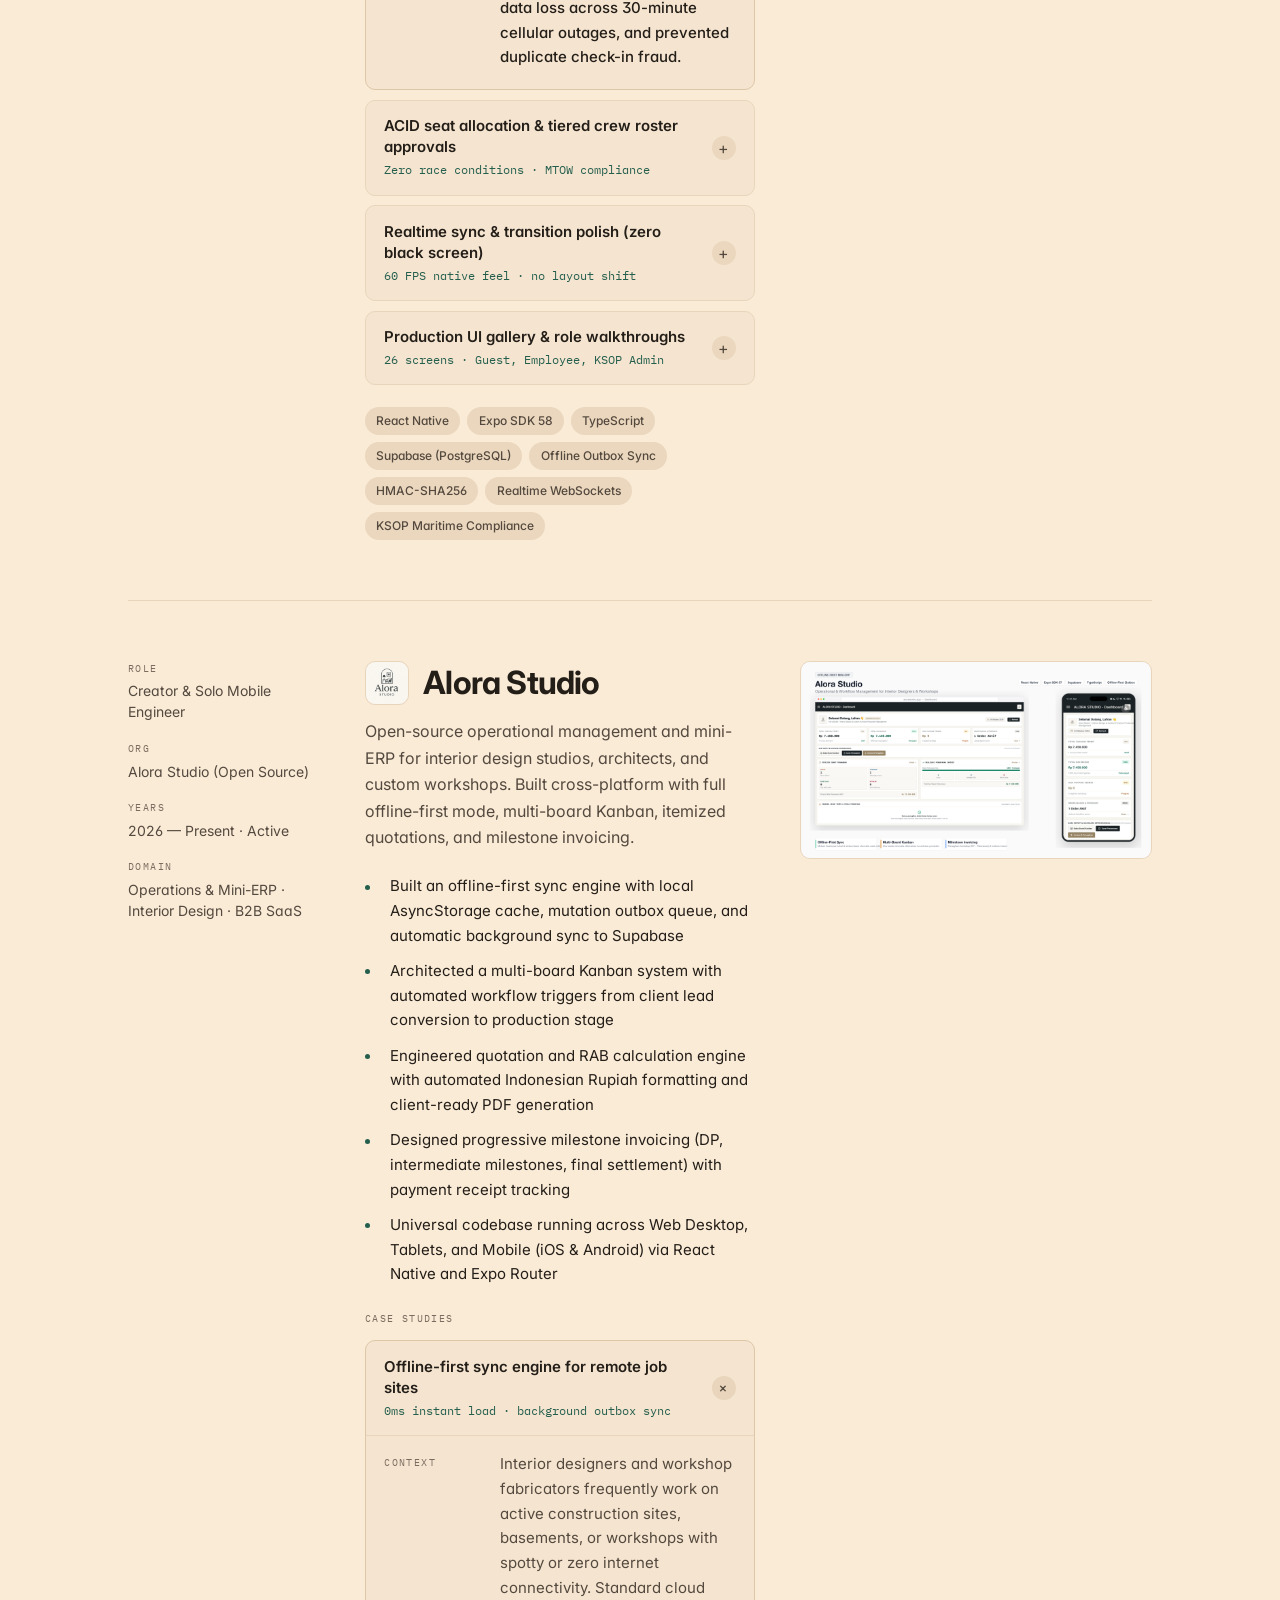
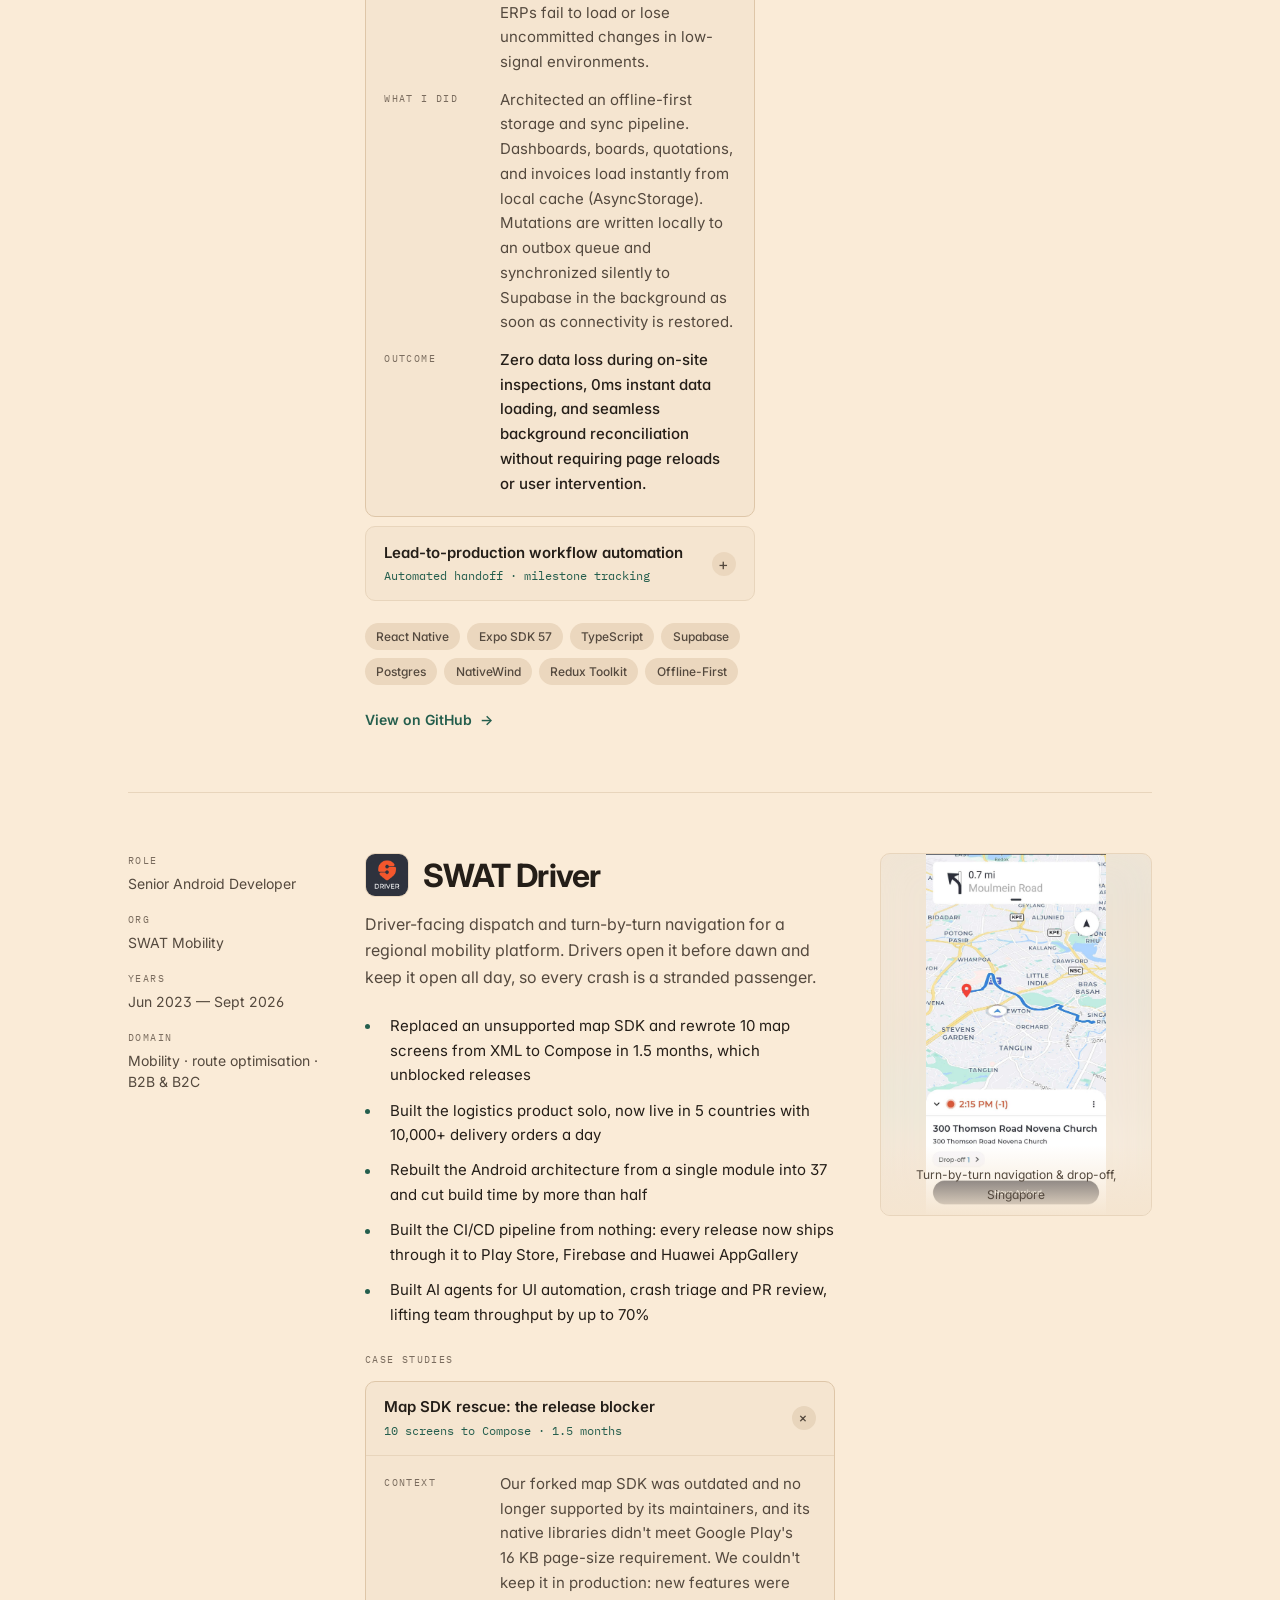
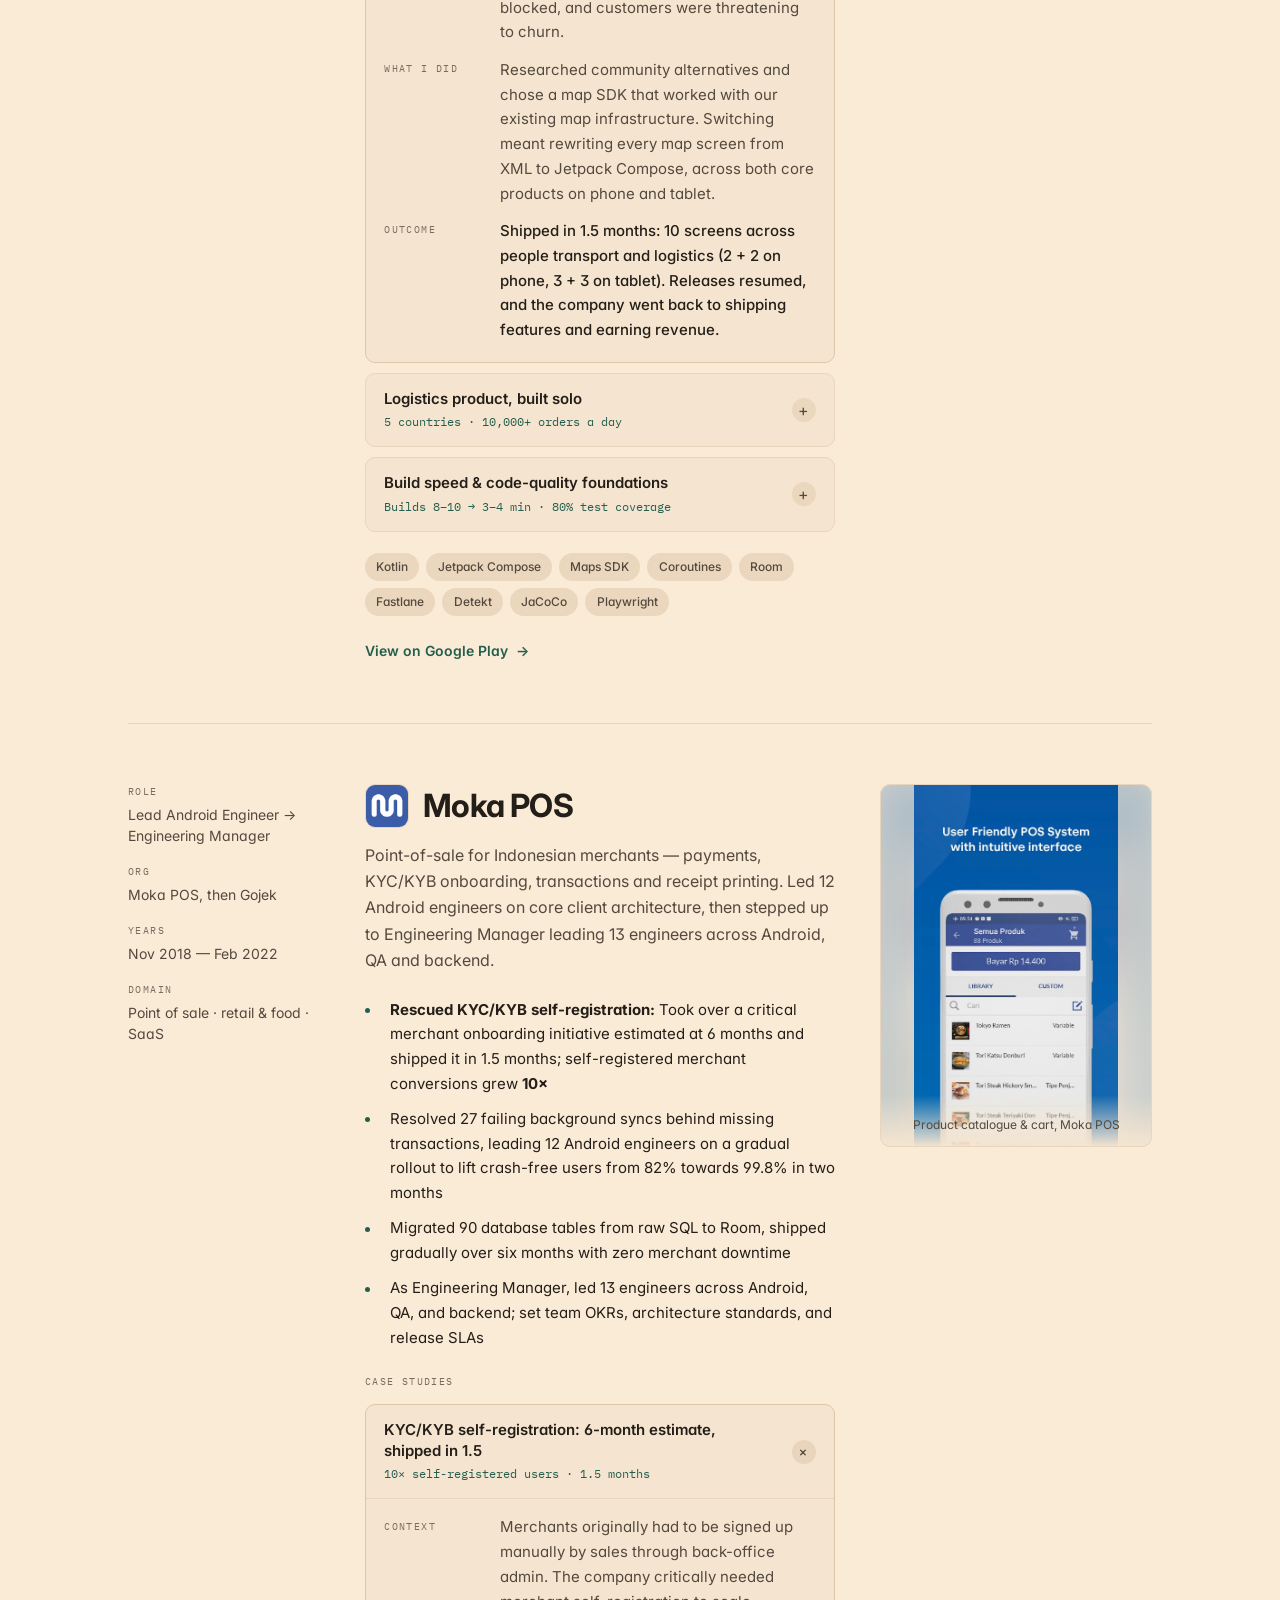
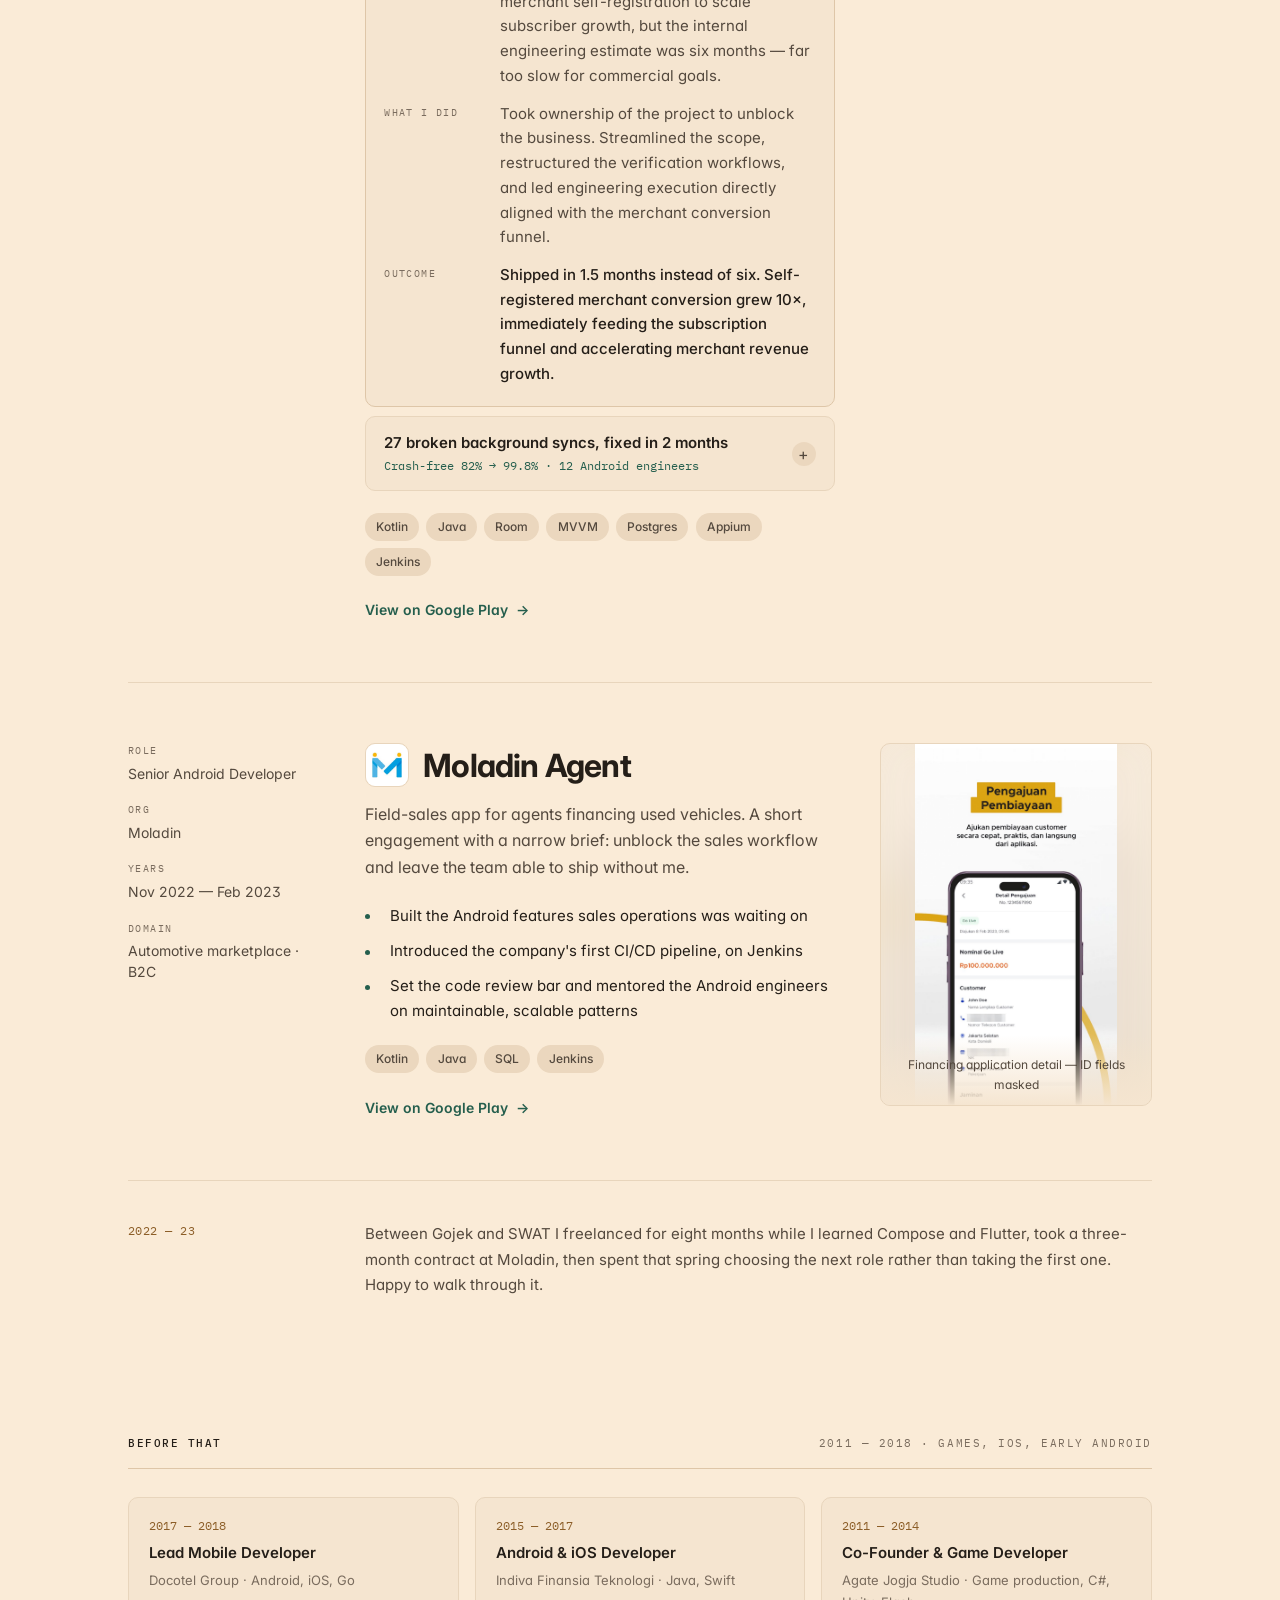
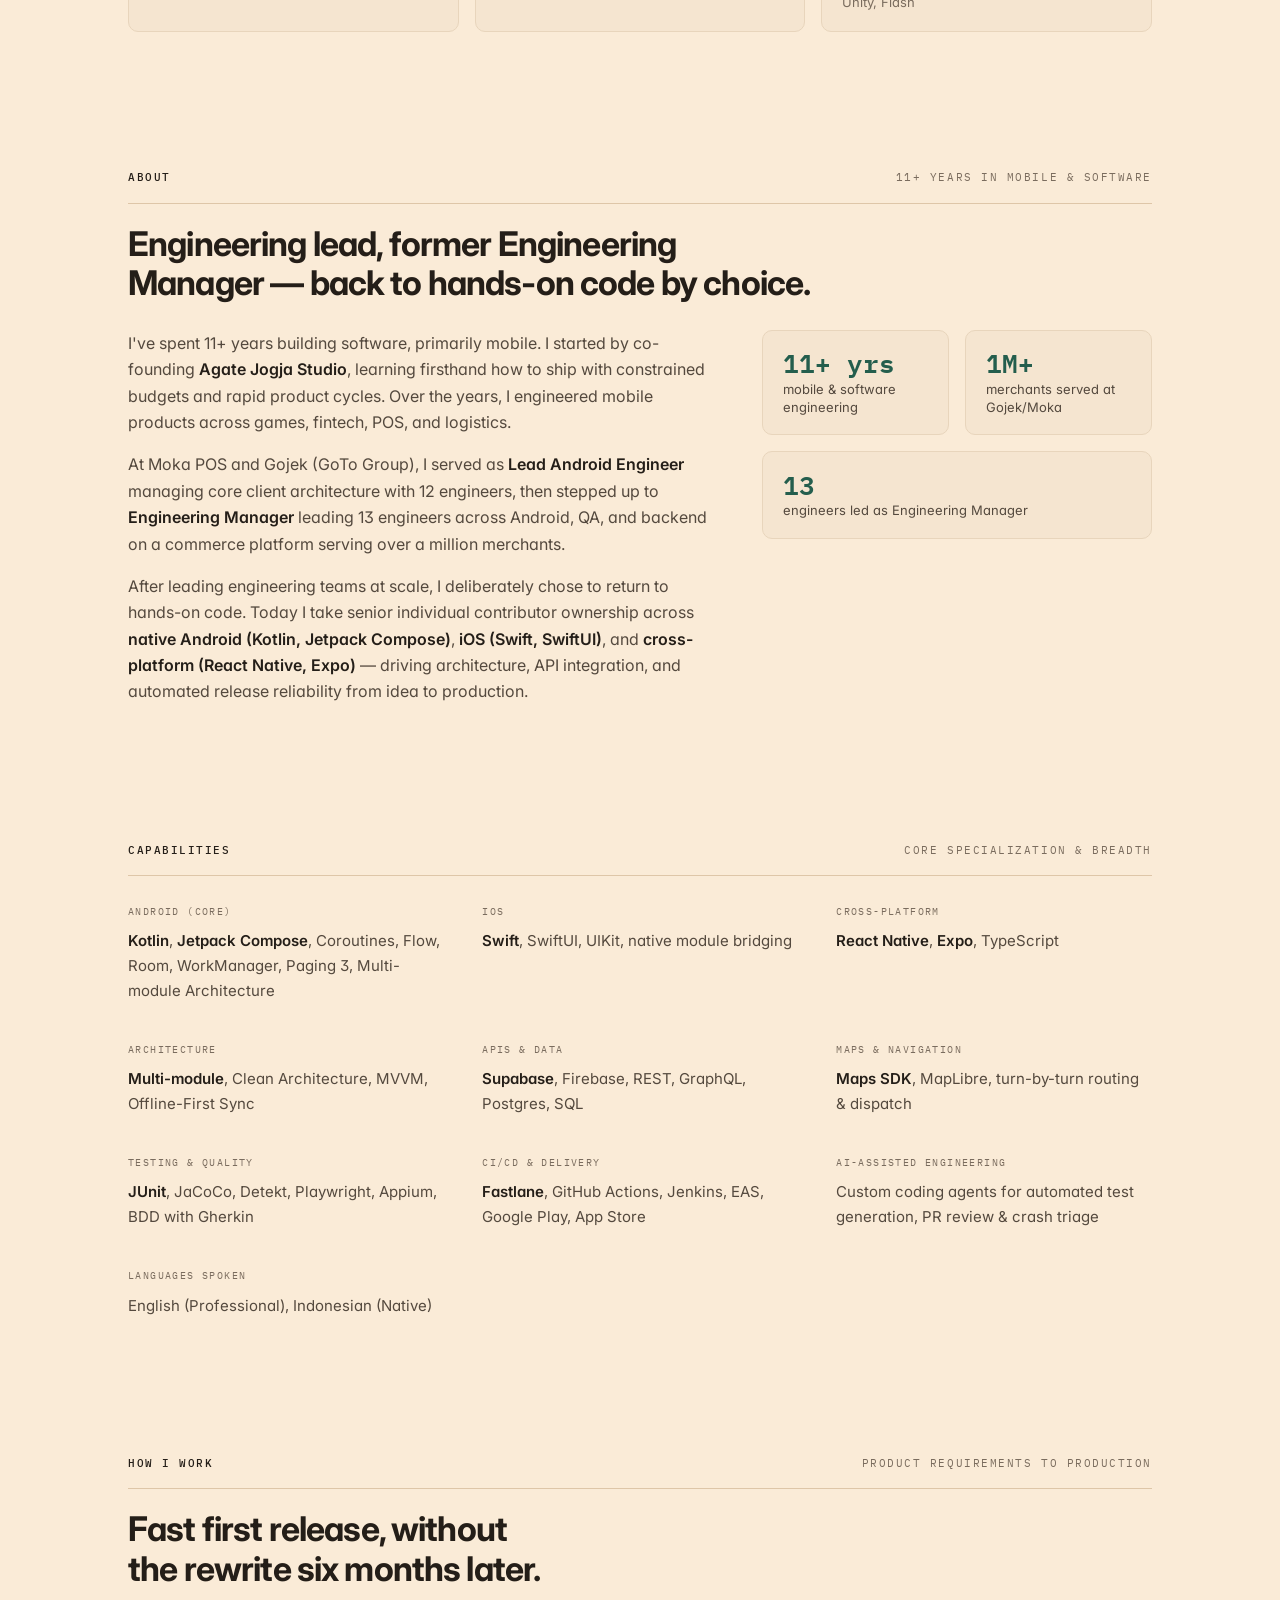
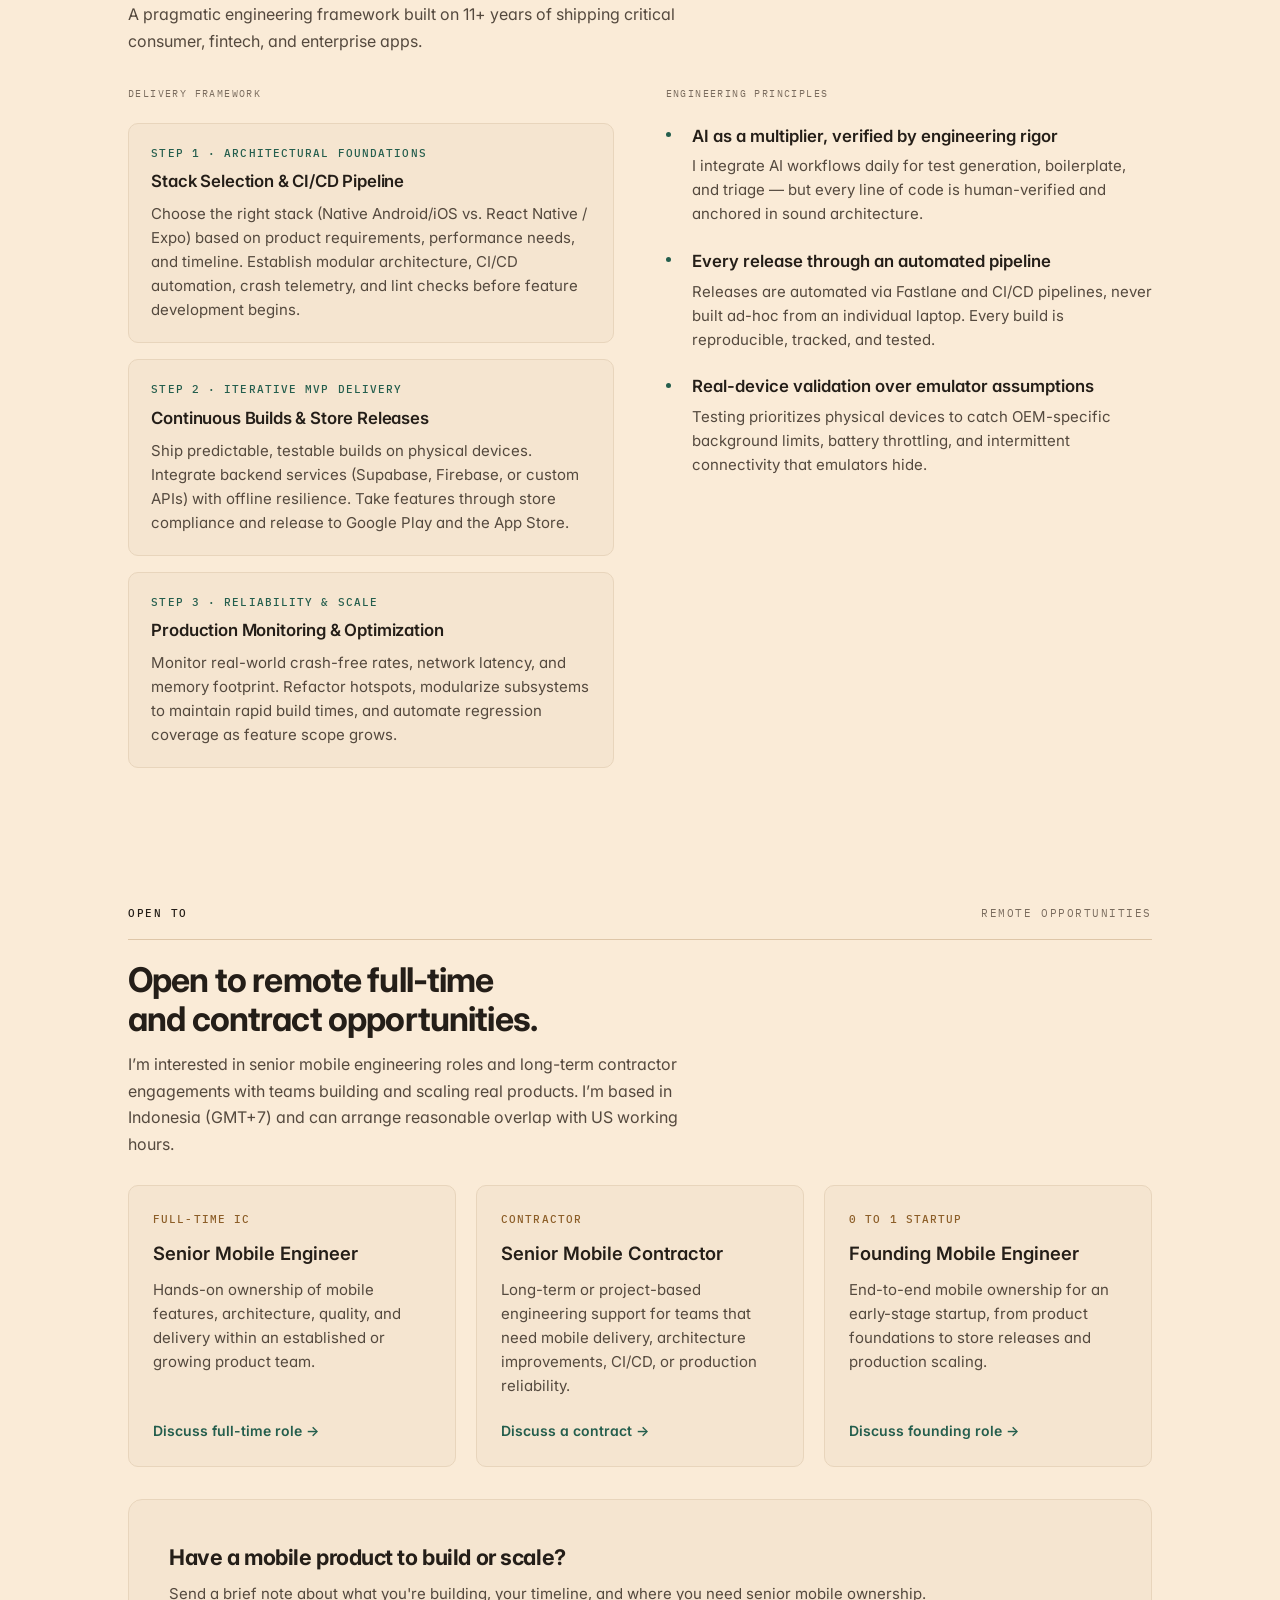
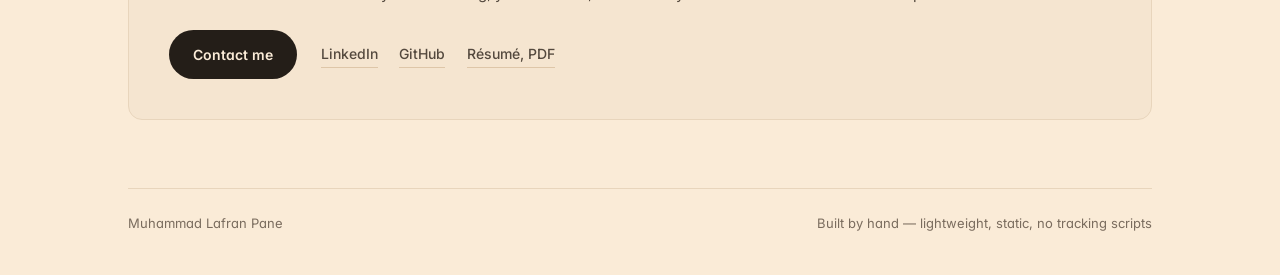
==== commit 9d4be3be: "updated cv and work experiences" ====
--- a/index.html
+++ b/index.html
@@ -405,10 +405,6 @@
             <span class="chip">Realtime WebSockets</span>
             <span class="chip">KSOP Maritime Compliance</span>
           </div>
-
-          <a class="store" href="https://smartix-two.vercel.app" target="_blank" rel="noopener">
-            View Live Web App <span aria-hidden="true">&rarr;</span>
-          </a>
         </div>
 
         <figure class="shot shot-wide">
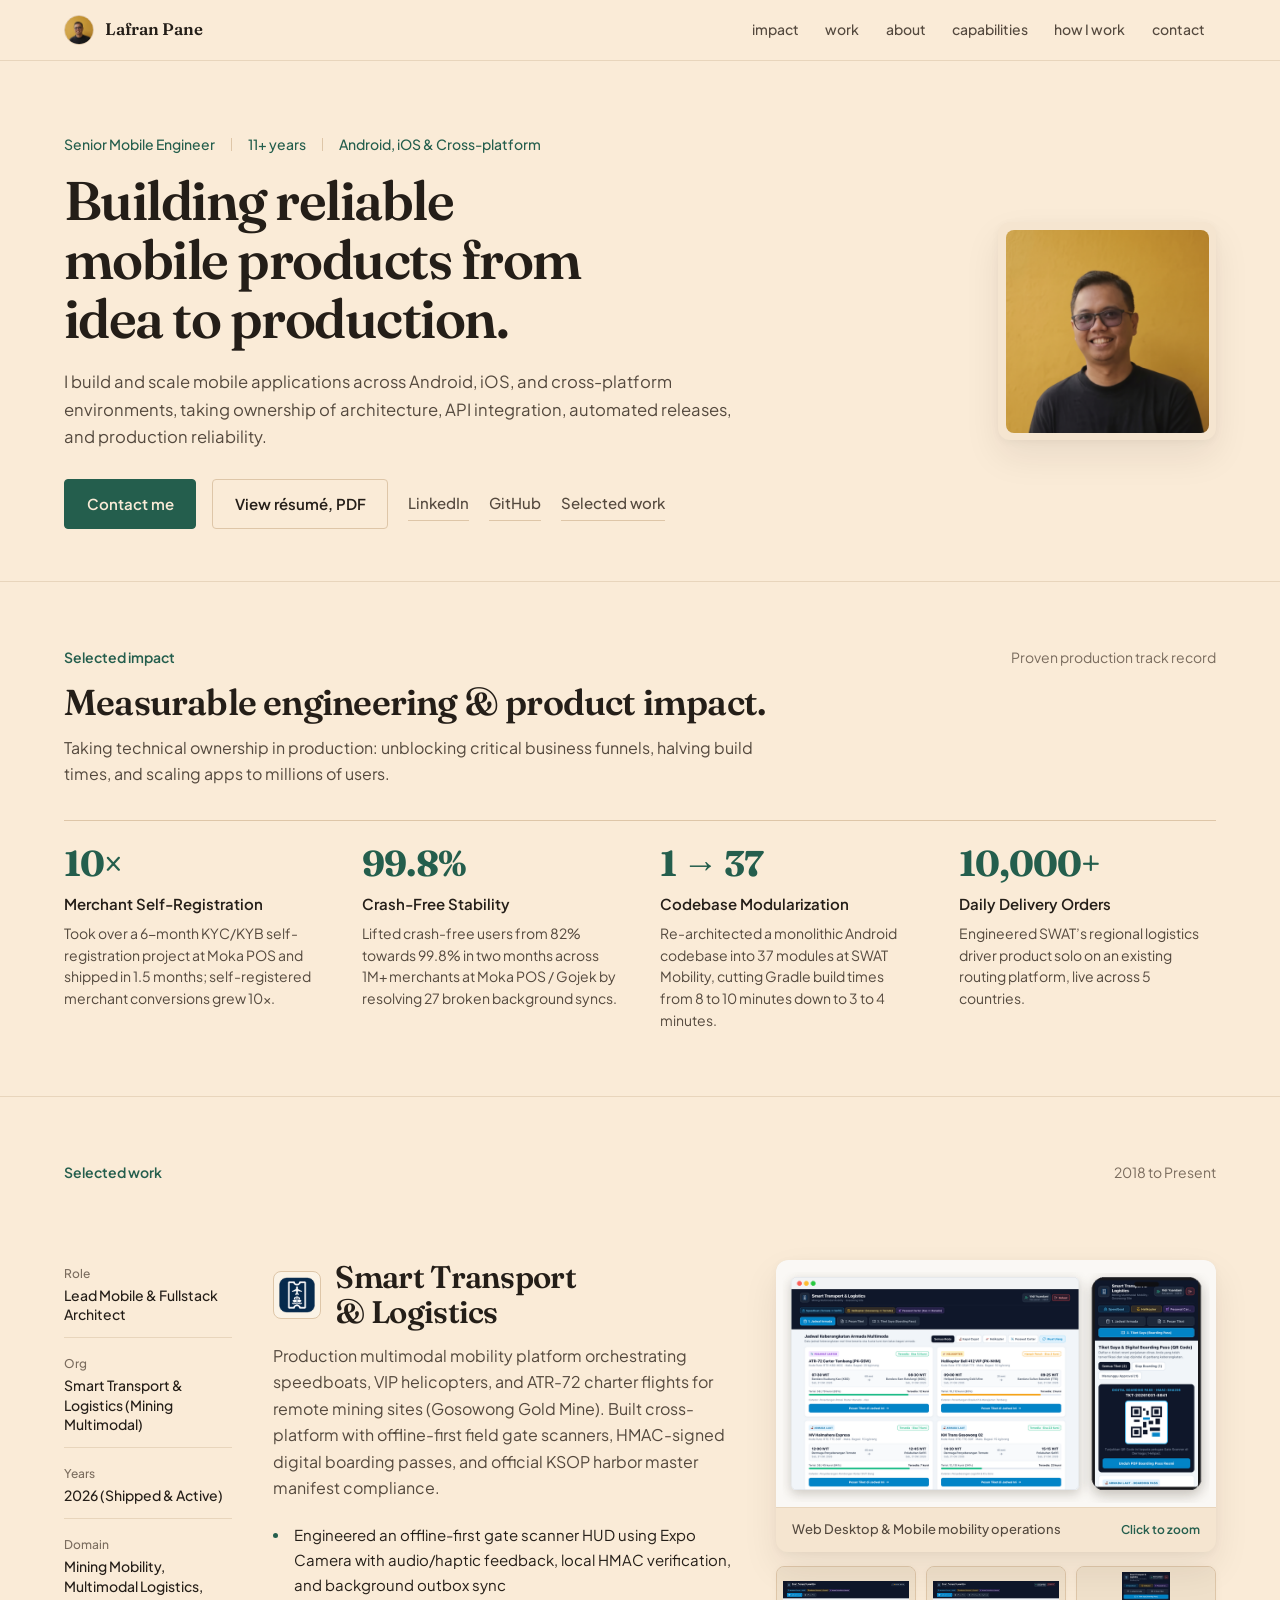
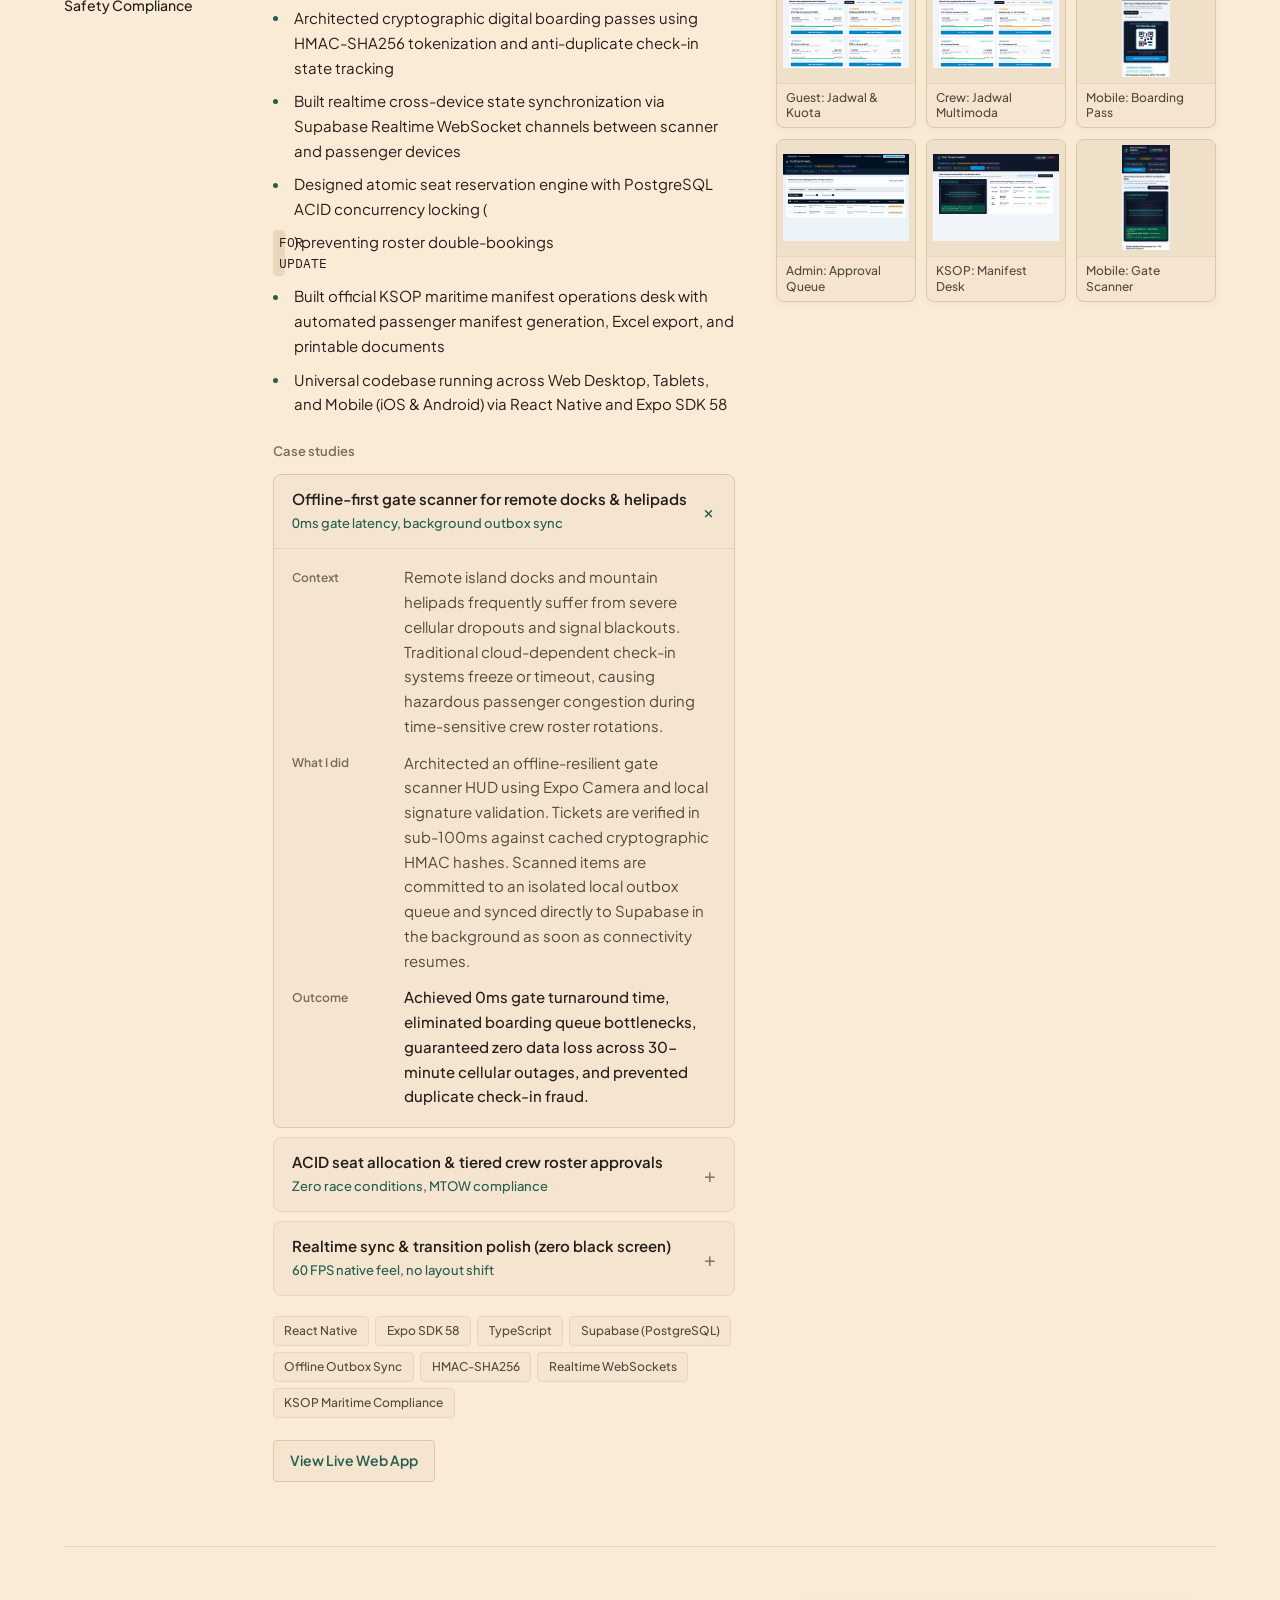
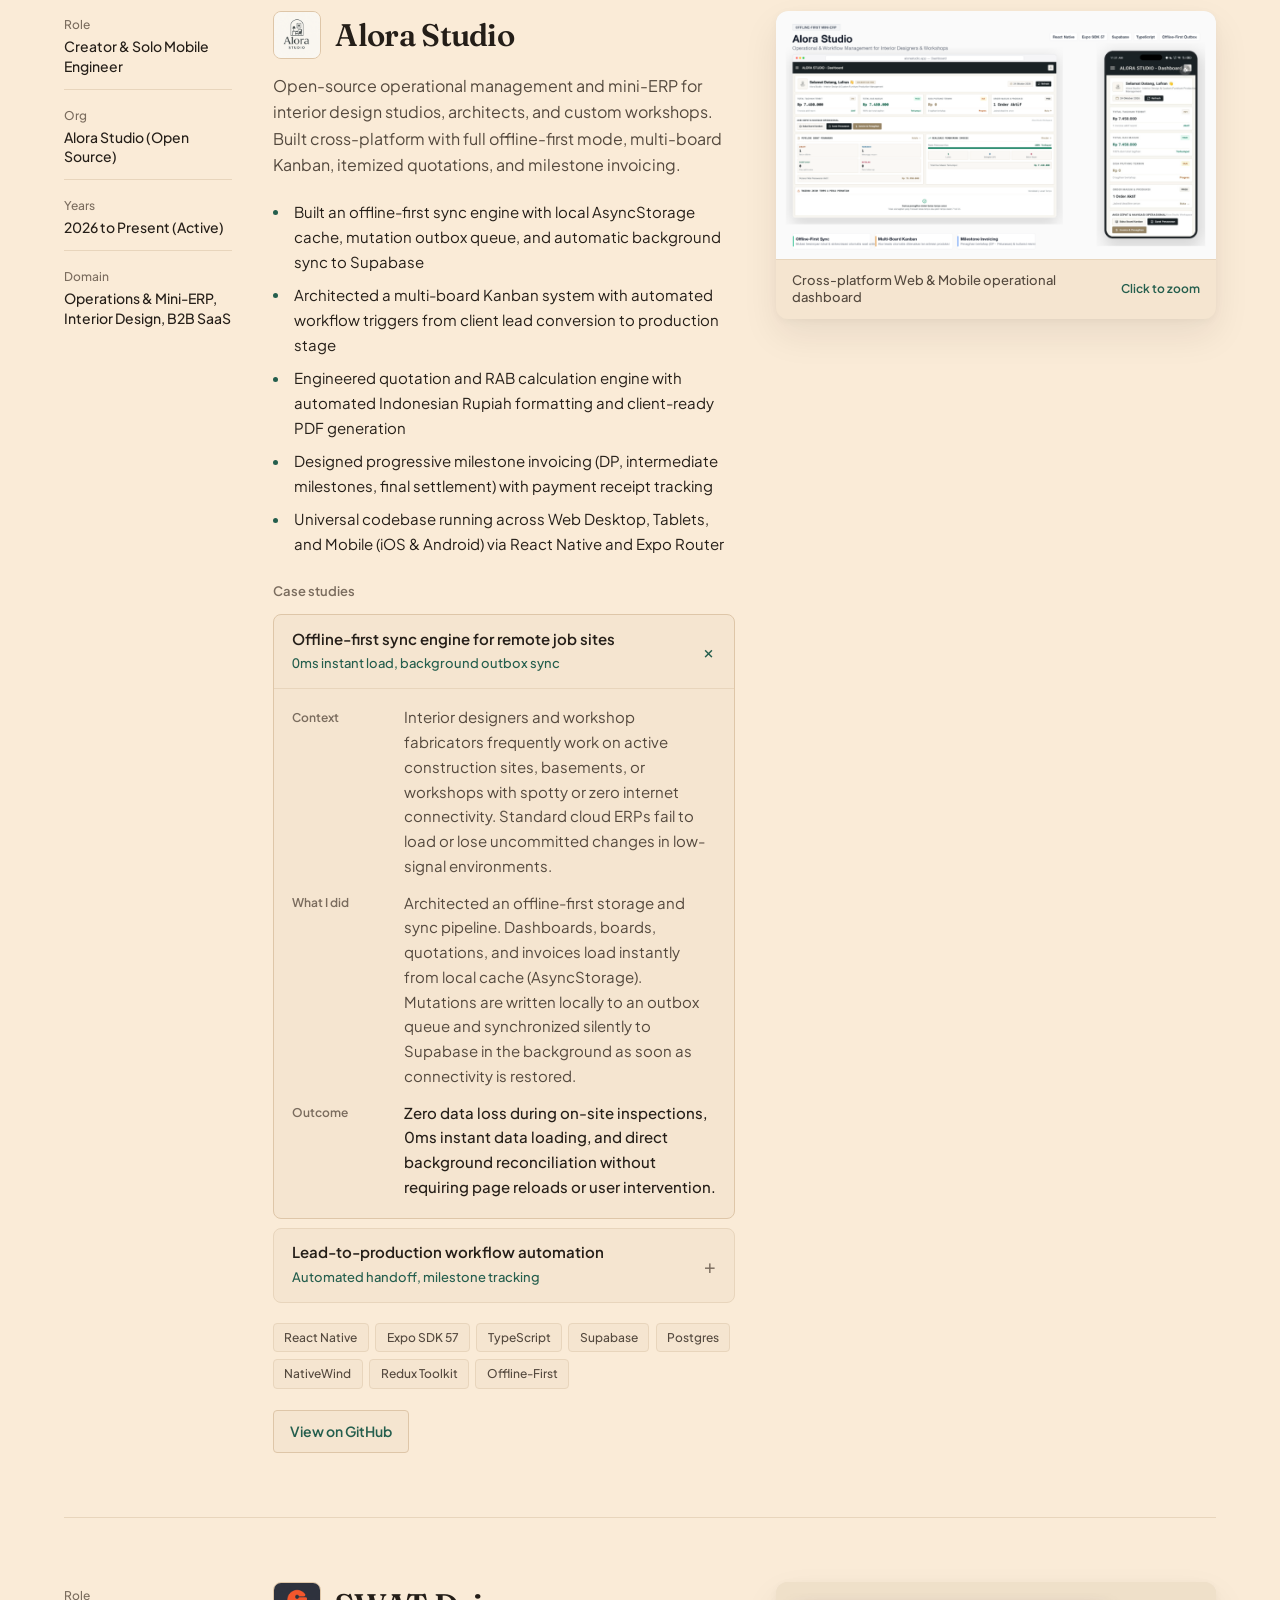
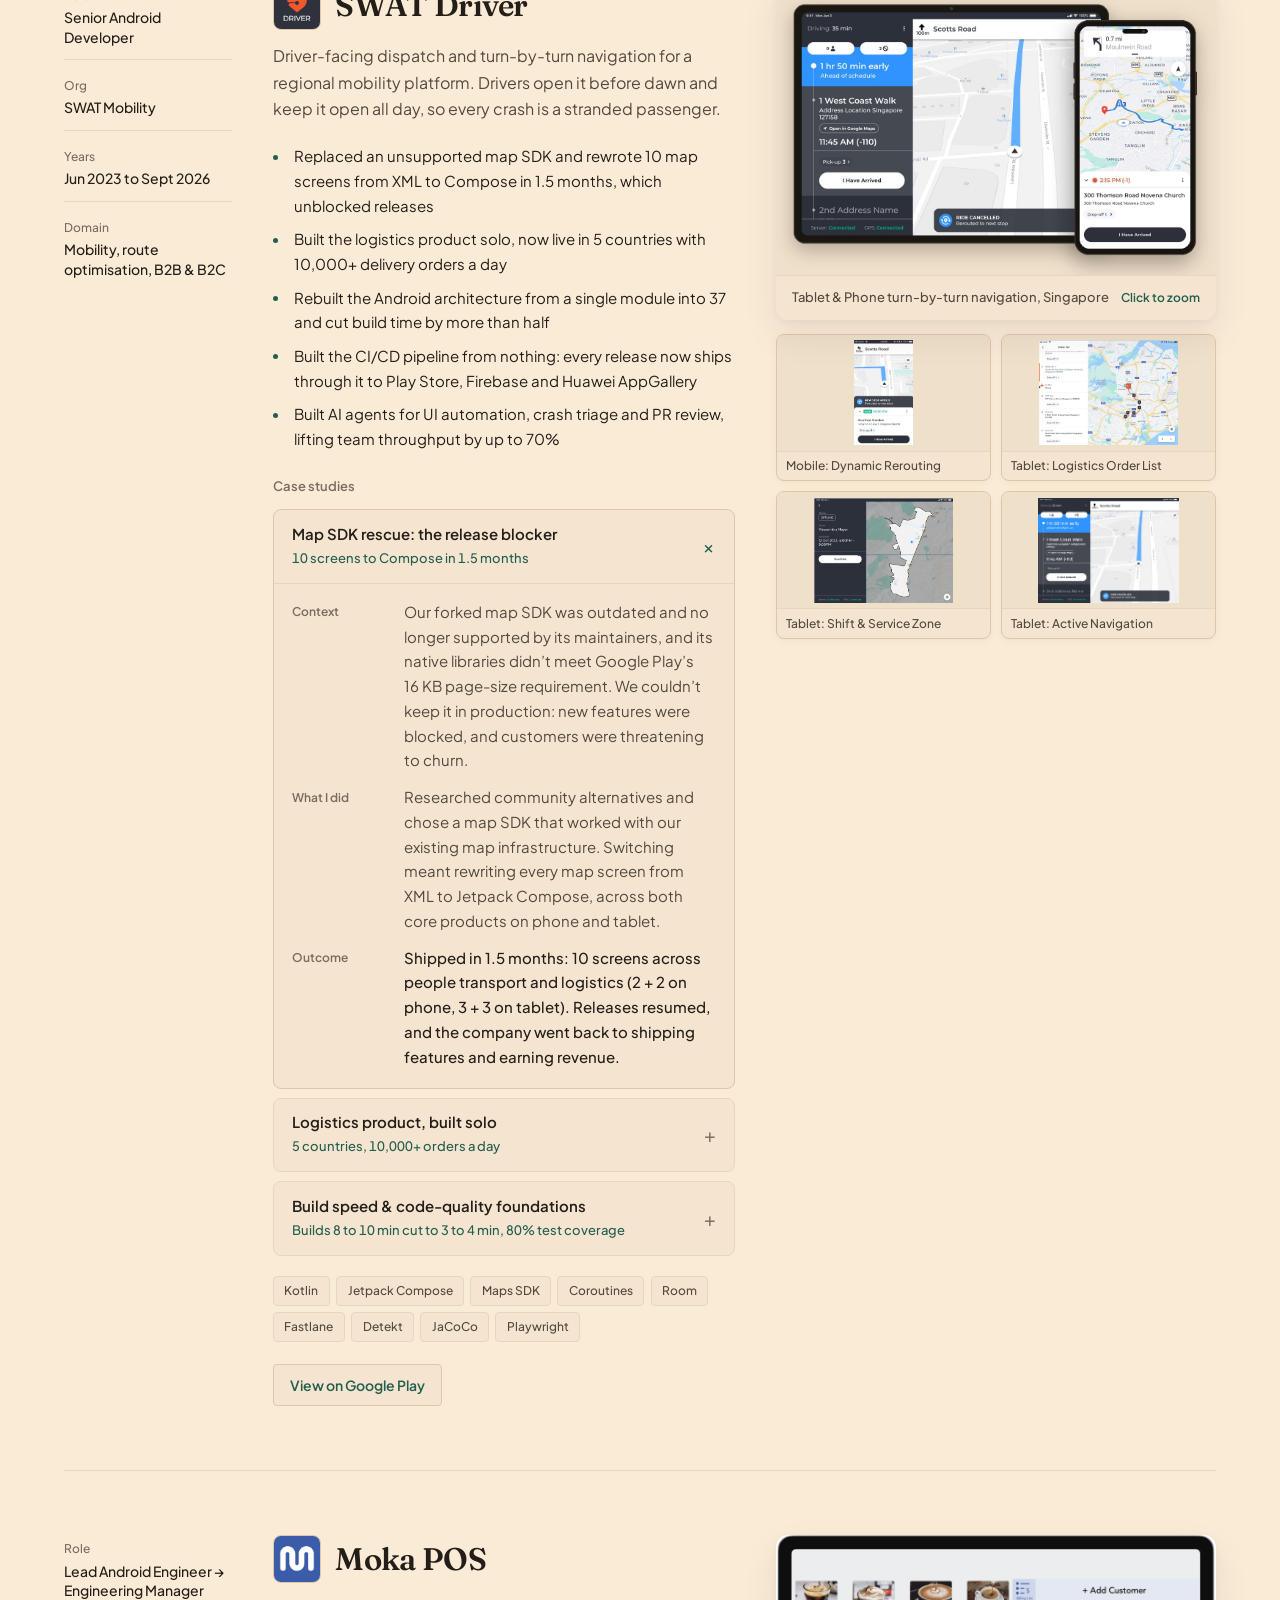
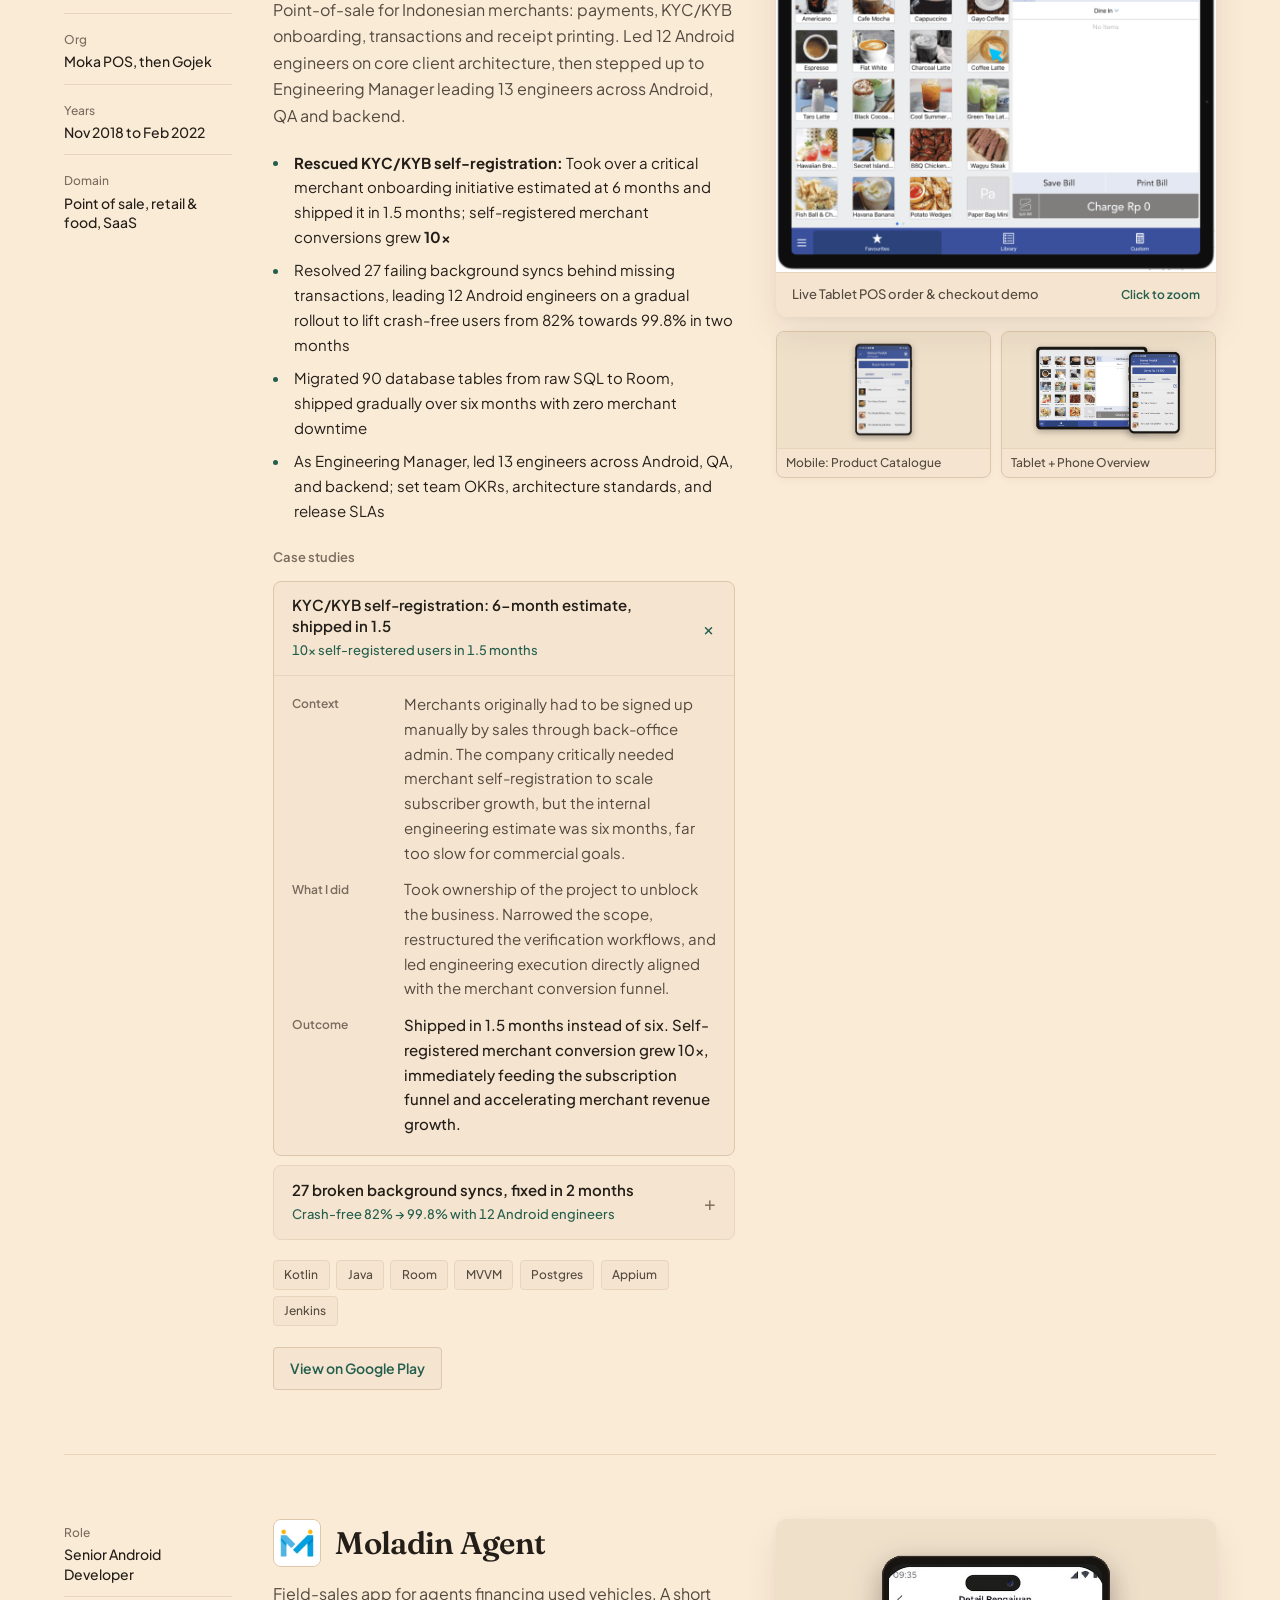
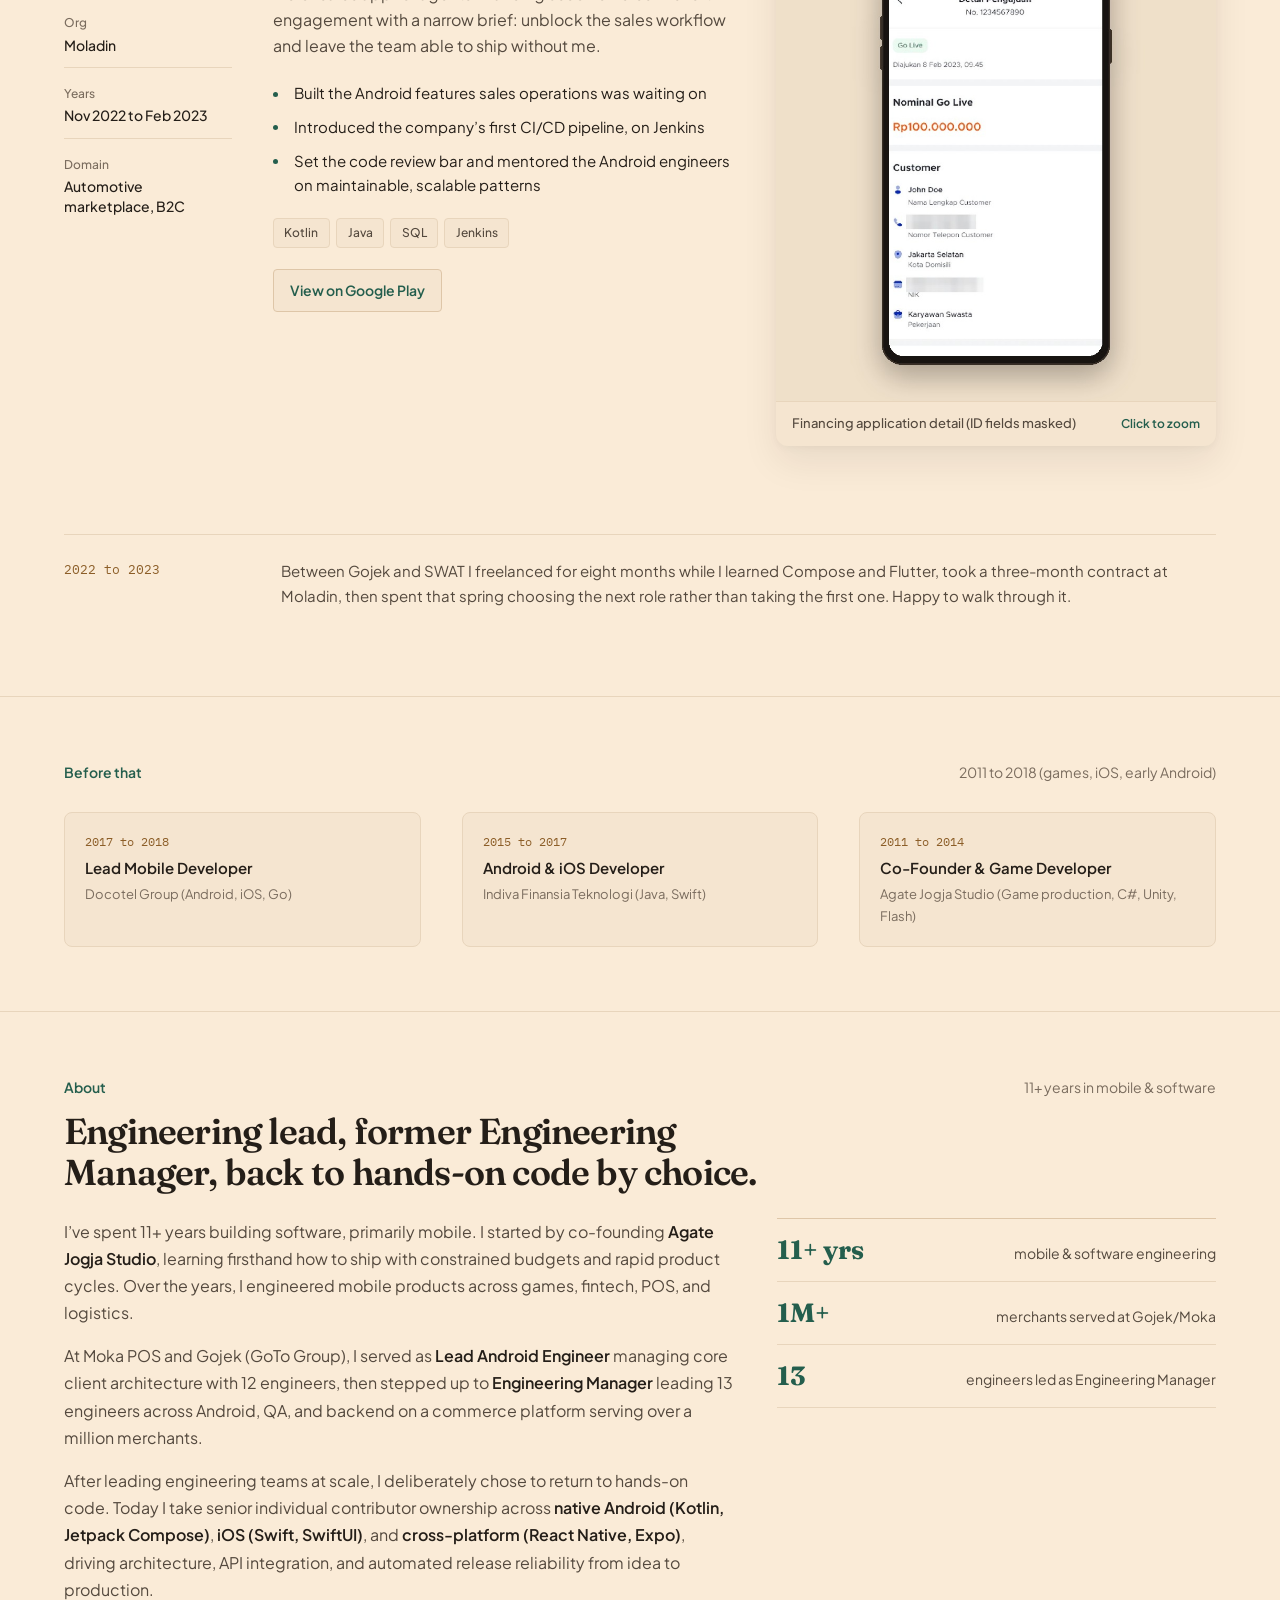
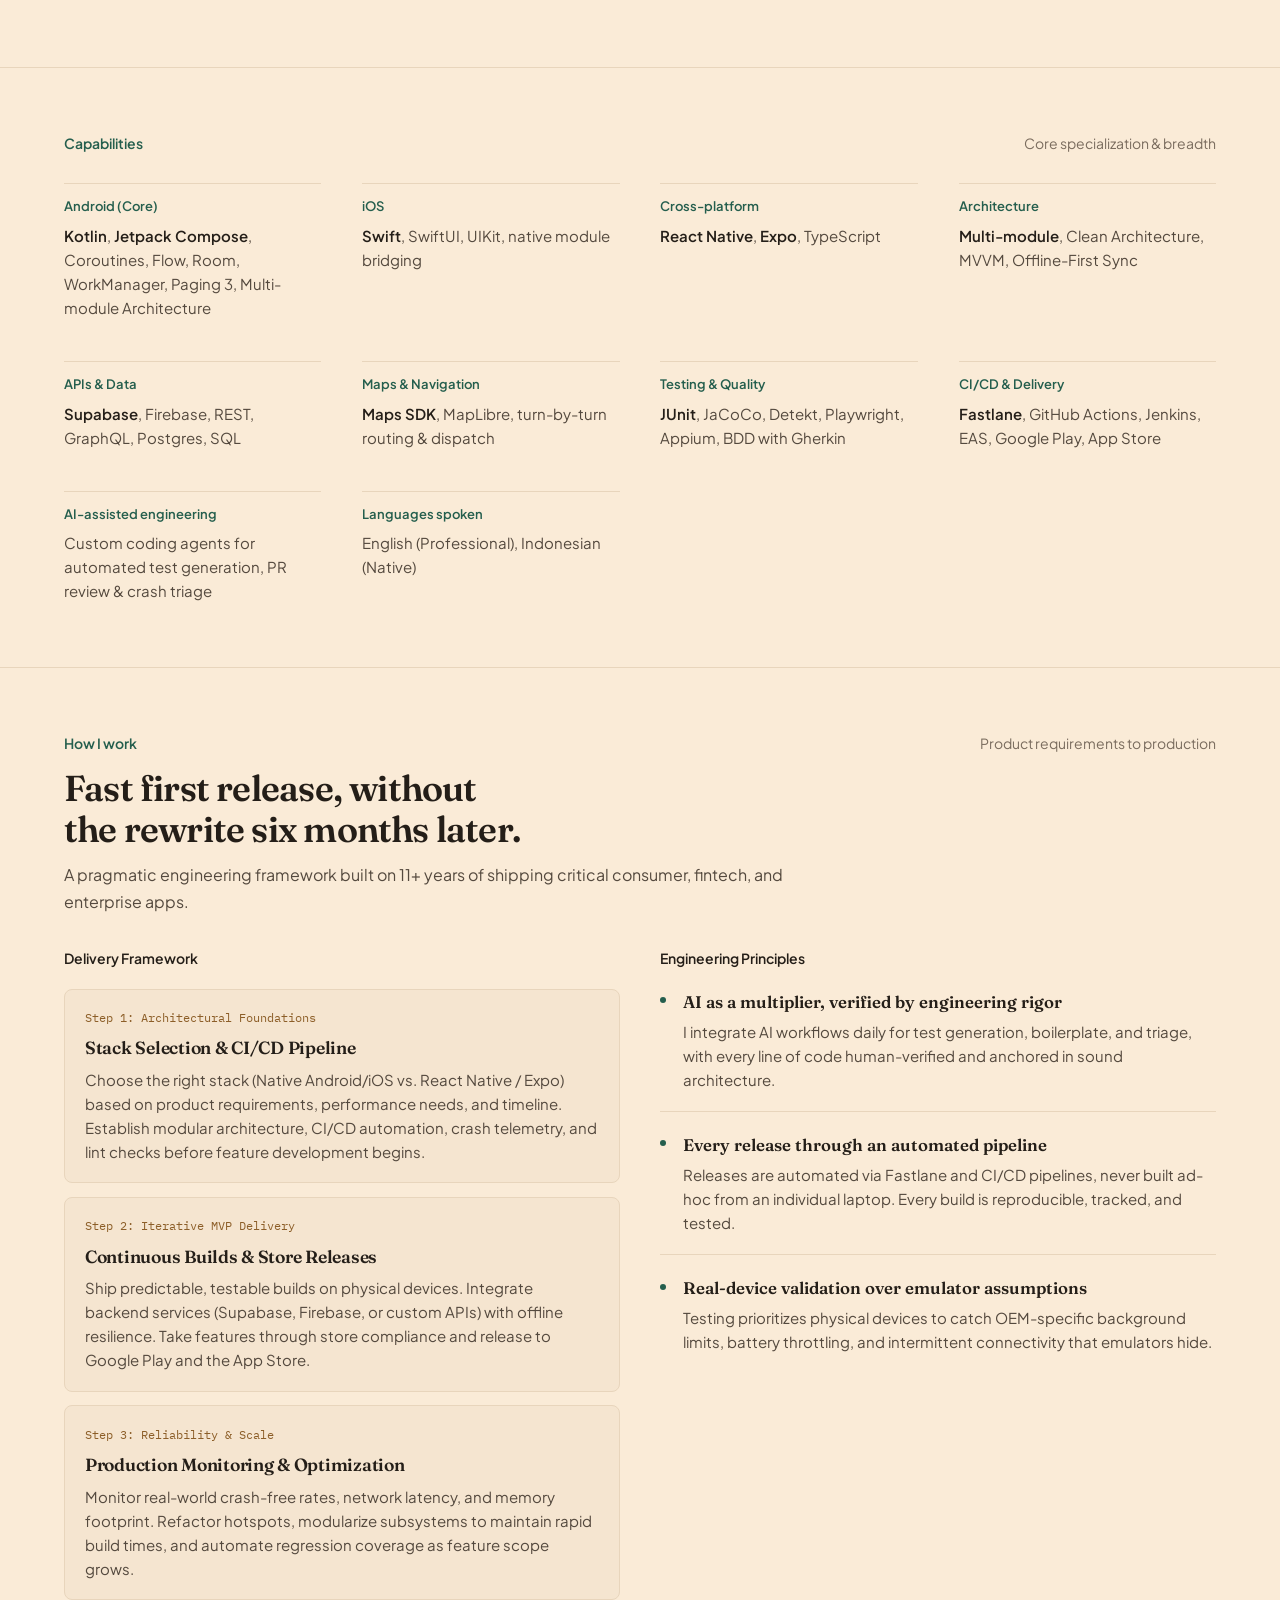
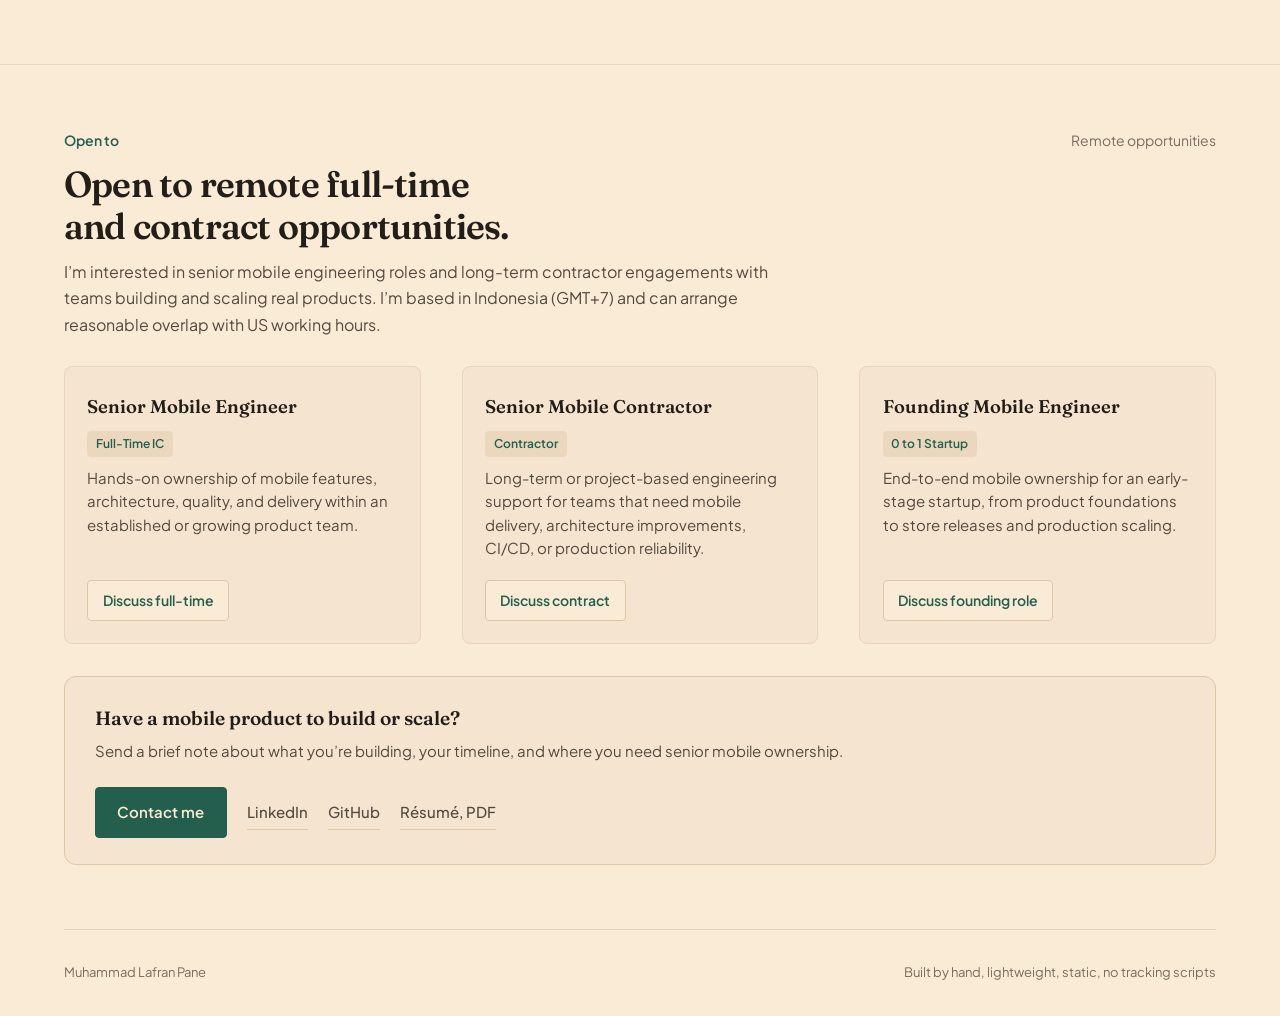
==== commit 627fdf37: "Redesign portfolio UI, add device mockups, SWAT shots, Moka GIF, and update OG thumbnail" ====
--- a/index.html
+++ b/index.html
@@ -4,7 +4,7 @@
 <meta charset="utf-8">
 <meta name="viewport" content="width=device-width, initial-scale=1">
 
-<title>Lafran Pane — Senior Mobile Engineer</title>
+<title>Lafran Pane, Senior Mobile Engineer</title>
 <meta name="description" content="Senior Mobile Engineer with 11+ years of experience building and scaling mobile products across Android, iOS, and cross-platform environments.">
 <meta name="author" content="Muhammad Lafran Pane">
 <meta name="theme-color" content="#FAEBD7">
@@ -13,23 +13,25 @@
 <!-- share card -->
 <meta property="og:type" content="website">
 <meta property="og:site_name" content="Lafran Pane">
-<meta property="og:title" content="Lafran Pane — Senior Mobile Engineer">
+<meta property="og:title" content="Lafran Pane, Senior Mobile Engineer">
 <meta property="og:description" content="Senior Mobile Engineer building reliable products from idea to production. 11+ years across Android, iOS, and cross-platform.">
 <meta property="og:url" content="https://spoonart1.github.io/">
-<meta property="og:image" content="https://spoonart1.github.io/assets/img/og.png">
+<meta property="og:image" content="https://spoonart1.github.io/assets/img/og.png?v=20261116">
+<meta property="og:image:secure_url" content="https://spoonart1.github.io/assets/img/og.png?v=20261116">
+<meta property="og:image:type" content="image/png">
 <meta property="og:image:width" content="1200">
 <meta property="og:image:height" content="630">
-<meta property="og:image:alt" content="Lafran Pane — Senior Mobile Engineer">
+<meta property="og:image:alt" content="Lafran Pane, Senior Mobile Engineer">
 <meta name="twitter:card" content="summary_large_image">
-<meta name="twitter:title" content="Lafran Pane — Senior Mobile Engineer">
+<meta name="twitter:title" content="Lafran Pane, Senior Mobile Engineer">
 <meta name="twitter:description" content="Senior Mobile Engineer building reliable products from idea to production. 11+ years across Android, iOS, and cross-platform.">
-<meta name="twitter:image" content="https://spoonart1.github.io/assets/img/og.png">
+<meta name="twitter:image" content="https://spoonart1.github.io/assets/img/og.png?v=20261116">
 
 <link rel="icon" href="assets/img/favicon.svg" type="image/svg+xml">
 
 <link rel="preconnect" href="https://fonts.googleapis.com">
 <link rel="preconnect" href="https://fonts.gstatic.com" crossorigin>
-<link rel="stylesheet" href="https://fonts.googleapis.com/css2?family=Inter:wght@400..800&family=IBM+Plex+Mono:wght@400;500&display=swap">
+<link rel="stylesheet" href="https://fonts.googleapis.com/css2?family=Fraunces:opsz,wght@9..144,600;9..144,700&family=Plus+Jakarta+Sans:wght@400;500;600;700&family=IBM+Plex+Mono:wght@400;500&display=swap">
 
 <link rel="stylesheet" href="assets/css/site.css">
 
@@ -79,14 +81,19 @@
   <section class="wrap hero">
     <div class="hero-layout">
       <div class="hero-main">
-        <p class="eyebrow">Senior Mobile Engineer · 11+ years · Android, iOS &amp; Cross-platform</p>
-
-        <h1 class="lede">Senior Mobile Engineer building reliable products <em>from idea to production.</em></h1>
+        <p class="hero-meta">
+          <span>Senior Mobile Engineer</span>
+          <span class="hero-meta-sep" aria-hidden="true"></span>
+          <span>11+ years</span>
+          <span class="hero-meta-sep" aria-hidden="true"></span>
+          <span>Android, iOS &amp; Cross-platform</span>
+        </p>
+
+        <h1 class="lede">Building reliable mobile products from idea to production.</h1>
 
         <p class="sub">
-          I build and scale mobile applications across Android, iOS, and cross-platform environments.
-          From architecture and API integration to automated releases and production reliability,
-          I take ownership of the engineering work that turns product requirements into shipped software.
+          I build and scale mobile applications across Android, iOS, and cross-platform environments,
+          taking ownership of architecture, API integration, automated releases, and production reliability.
         </p>
 
         <div class="cta-row">
@@ -109,13 +116,13 @@
   <!-- ============================= SELECTED IMPACT ============================= -->
   <section class="wrap sec" id="impact">
     <div class="sec-head">
-      <p class="eyebrow eyebrow-lit">Selected impact</p>
-      <p class="eyebrow">proven production track record</p>
+      <p class="sec-kicker">Selected impact</p>
+      <p class="sec-submeta">Proven production track record</p>
     </div>
 
     <h2 class="sec-title">Measurable engineering &amp; product impact.</h2>
     <p class="sec-desc">
-      A track record of taking technical ownership in production — unblocking critical business funnels,
+      Taking technical ownership in production: unblocking critical business funnels,
       halving build times, and scaling apps to millions of users.
     </p>
 
@@ -133,7 +140,7 @@
         <span class="impact-val">99.8%</span>
         <h3 class="impact-title">Crash-Free Stability</h3>
         <p class="impact-desc">
-          Elevated crash-free users from 82% towards 99.8% in two months across 1M+ merchants at Moka POS / Gojek
+          Lifted crash-free users from 82% towards 99.8% in two months across 1M+ merchants at Moka POS / Gojek
           by resolving 27 broken background syncs.
         </p>
       </div>
@@ -142,8 +149,8 @@
         <span class="impact-val">1 → 37</span>
         <h3 class="impact-title">Codebase Modularization</h3>
         <p class="impact-desc">
-          Re-architected monolithic Android codebase into 37 modules at SWAT Mobility, cutting Gradle
-          build times from 8–10 minutes down to 3–4 minutes.
+          Re-architected a monolithic Android codebase into 37 modules at SWAT Mobility, cutting Gradle
+          build times from 8 to 10 minutes down to 3 to 4 minutes.
         </p>
       </div>
 
@@ -151,7 +158,7 @@
         <span class="impact-val">10,000+</span>
         <h3 class="impact-title">Daily Delivery Orders</h3>
         <p class="impact-desc">
-          Engineered SWAT's regional logistics driver product solo on an existing routing platform,
+          Engineered SWAT’s regional logistics driver product solo on an existing routing platform,
           live across 5 countries.
         </p>
       </div>
@@ -161,8 +168,8 @@
   <!-- ============================= WORK ============================= -->
   <section class="wrap sec" id="work">
     <div class="sec-head">
-      <p class="eyebrow eyebrow-lit">Selected work</p>
-      <p class="eyebrow">2018 — Present</p>
+      <p class="sec-kicker">Selected work</p>
+      <p class="sec-submeta">2018 to Present</p>
     </div>
 
     <div class="projects">
@@ -180,22 +187,22 @@
           </div>
           <div class="spec-row">
             <div class="spec-k">Years</div>
-            <div class="spec-v">2026 · Shipped &amp; Active</div>
+            <div class="spec-v">2026 (Shipped &amp; Active)</div>
           </div>
           <div class="spec-row">
             <div class="spec-k">Domain</div>
-            <div class="spec-v">Mining Mobility · Multimodal Logistics · Safety Compliance</div>
-          </div>
-        </div>
-
-        <div>
+            <div class="spec-v">Mining Mobility, Multimodal Logistics, Safety Compliance</div>
+          </div>
+        </div>
+
+        <div class="proj-body">
           <div class="proj-title">
             <img class="proj-icon" src="assets/icons/smartix.png" width="128" height="128"
                  alt="" aria-hidden="true">
             <h2 class="proj-name">Smart Transport &amp; Logistics</h2>
           </div>
           <p class="proj-desc">
-            Mission-critical multimodal mobility platform orchestrating speedboats, VIP helicopters, and ATR-72 charter flights
+            Production multimodal mobility platform orchestrating speedboats, VIP helicopters, and ATR-72 charter flights
             for remote mining sites (Gosowong Gold Mine). Built cross-platform with offline-first field gate scanners,
             HMAC-signed digital boarding passes, and official KSOP harbor master manifest compliance.
           </p>
@@ -204,7 +211,7 @@
             <li>Engineered an offline-first gate scanner HUD using Expo Camera with audio/haptic feedback, local HMAC verification, and background outbox sync</li>
             <li>Architected cryptographic digital boarding passes using HMAC-SHA256 tokenization and anti-duplicate check-in state tracking</li>
             <li>Built realtime cross-device state synchronization via Supabase Realtime WebSocket channels between scanner and passenger devices</li>
-            <li>Designed atomic seat reservation engine with PostgreSQL ACID concurrency locking (<code style="font-family: 'IBM Plex Mono', monospace;">FOR UPDATE</code>) preventing roster double-bookings</li>
+            <li>Designed atomic seat reservation engine with PostgreSQL ACID concurrency locking (<code>FOR UPDATE</code>) preventing roster double-bookings</li>
             <li>Built official KSOP maritime manifest operations desk with automated passenger manifest generation, Excel export, and printable documents</li>
             <li>Universal codebase running across Web Desktop, Tablets, and Mobile (iOS &amp; Android) via React Native and Expo SDK 58</li>
           </ul>
@@ -215,7 +222,7 @@
             <details class="case" open>
               <summary>
                 <span class="case-title">Offline-first gate scanner for remote docks &amp; helipads</span>
-                <span class="case-result">0ms gate latency · background outbox sync</span>
+                <span class="case-result">0ms gate latency, background outbox sync</span>
               </summary>
               <dl class="case-body">
                 <dt>Context</dt>
@@ -227,7 +234,7 @@
                 <dd>
                   Architected an offline-resilient gate scanner HUD using Expo Camera and local signature validation.
                   Tickets are verified in sub-100ms against cached cryptographic HMAC hashes. Scanned items are committed to an
-                  isolated local outbox queue and synced seamlessly to Supabase in the background as soon as connectivity resumes.
+                  isolated local outbox queue and synced directly to Supabase in the background as soon as connectivity resumes.
                 </dd>
                 <dt>Outcome</dt>
                 <dd class="case-out">
@@ -239,7 +246,7 @@
             <details class="case">
               <summary>
                 <span class="case-title">ACID seat allocation &amp; tiered crew roster approvals</span>
-                <span class="case-result">Zero race conditions · MTOW compliance</span>
+                <span class="case-result">Zero race conditions, MTOW compliance</span>
               </summary>
               <dl class="case-body">
                 <dt>Context</dt>
@@ -249,8 +256,8 @@
                 </dd>
                 <dt>What I did</dt>
                 <dd>
-                  Implemented PostgreSQL ACID transaction isolation using <code style="font-family: 'IBM Plex Mono', monospace;">FOR UPDATE</code> row-level locking on seat quotas.
-                  Architected a 2-tier approval workflow (Supervisor ➔ General Manager) with cryptographic batch-approval HMAC tokens enabling 1-click email approvals.
+                  Implemented PostgreSQL ACID transaction isolation using <code>FOR UPDATE</code> row-level locking on seat quotas.
+                  Architected a 2-tier approval workflow (Supervisor to General Manager) with cryptographic batch-approval HMAC tokens enabling 1-click email approvals.
                 </dd>
                 <dt>Outcome</dt>
                 <dd class="case-out">
@@ -262,136 +269,22 @@
             <details class="case">
               <summary>
                 <span class="case-title">Realtime sync &amp; transition polish (zero black screen)</span>
-                <span class="case-result">60 FPS native feel · no layout shift</span>
+                <span class="case-result">60 FPS native feel, no layout shift</span>
               </summary>
               <dl class="case-body">
                 <dt>Context</dt>
                 <dd>
-                  Moving between mission-critical screens (Home &rarr; Manifest &rarr; Scanner) in complex web-native architectures often suffered from dark canvas flashing and abrupt component mounting while fetching remote Supabase data.
+                  Moving between operational screens (Home, Manifest, Scanner) in complex web-native architectures often suffered from dark canvas flashing and abrupt component mounting while fetching remote Supabase data.
                 </dd>
                 <dt>What I did</dt>
                 <dd>
-                  Refactored the core root routing layout with a unified light navigation theme (<code style="font-family: 'IBM Plex Mono', monospace;">#F8FAFC</code>), engineered smooth 200ms cross-fade animations on the Expo Router Stack, eliminated root Web DOM repaint flashes via tailored keyframe transitions, and built an isolated <code style="font-family: 'IBM Plex Mono', monospace;">SmoothScreenTransition</code> wrapper providing progressive opacity reveals across all major views.
+                  Refactored the core root routing layout with a unified light navigation theme (<code>#F8FAFC</code>), engineered smooth 200ms cross-fade animations on the Expo Router Stack, eliminated root Web DOM repaint flashes via tailored keyframe transitions, and built an isolated <code>SmoothScreenTransition</code> wrapper providing progressive opacity reveals across all major views.
                 </dd>
                 <dt>Outcome</dt>
                 <dd class="case-out">
                   Created a fluid, executive-grade 60 FPS transition experience on both low-end field mobile devices and desktop workstations, completely eliminating visual layout shifts and black flashes.
                 </dd>
               </dl>
-            </details>
-
-            <details class="case">
-              <summary>
-                <span class="case-title">Production UI gallery &amp; role walkthroughs</span>
-                <span class="case-result">26 screens · Guest, Employee, KSOP Admin</span>
-              </summary>
-              <div class="case-gallery">
-                <div class="gallery-cat">
-                  <p class="gallery-cat-title">Role 1 · Guest Schedule Explorer &amp; Quotas</p>
-                  <div class="gallery-cards">
-                    <a class="gallery-card" href="assets/shots/smartix/1_guest/01_guest_desktop_jadwal_kuota.png" target="_blank" rel="noopener">
-                      <img class="gallery-card-thumb" loading="lazy" decoding="async" src="assets/shots/smartix/thumbs/1_guest/01_guest_desktop_jadwal_kuota.png" alt="Desktop Jadwal &amp; Kuota">
-                      <span class="gallery-card-lbl">Desktop · Jadwal &amp; Kuota</span>
-                    </a>
-                    <a class="gallery-card is-mob" href="assets/shots/smartix/1_guest/01_guest_mobile_jadwal_kuota.png" target="_blank" rel="noopener">
-                      <img class="gallery-card-thumb" loading="lazy" decoding="async" src="assets/shots/smartix/thumbs/1_guest/01_guest_mobile_jadwal_kuota.png" alt="Mobile Jadwal &amp; Kuota">
-                      <span class="gallery-card-lbl">Mobile · Jadwal &amp; Kuota</span>
-                    </a>
-                    <a class="gallery-card" href="assets/shots/smartix/1_guest/02_guest_desktop_form_pemesanan.png" target="_blank" rel="noopener">
-                      <img class="gallery-card-thumb" loading="lazy" decoding="async" src="assets/shots/smartix/thumbs/1_guest/02_guest_desktop_form_pemesanan.png" alt="Desktop Form Pemesanan">
-                      <span class="gallery-card-lbl">Desktop · Form Pemesanan</span>
-                    </a>
-                    <a class="gallery-card is-mob" href="assets/shots/smartix/1_guest/02_guest_mobile_form_pemesanan.png" target="_blank" rel="noopener">
-                      <img class="gallery-card-thumb" loading="lazy" decoding="async" src="assets/shots/smartix/thumbs/1_guest/02_guest_mobile_form_pemesanan.png" alt="Mobile Form Pemesanan">
-                      <span class="gallery-card-lbl">Mobile · Form Pemesanan</span>
-                    </a>
-                    <a class="gallery-card" href="assets/shots/smartix/1_guest/03_guest_desktop_modal_auth_prompt.png" target="_blank" rel="noopener">
-                      <img class="gallery-card-thumb" loading="lazy" decoding="async" src="assets/shots/smartix/thumbs/1_guest/03_guest_desktop_modal_auth_prompt.png" alt="Desktop Modal Auth">
-                      <span class="gallery-card-lbl">Desktop · Auth Prompt</span>
-                    </a>
-                    <a class="gallery-card is-mob" href="assets/shots/smartix/1_guest/03_guest_mobile_modal_auth_prompt.png" target="_blank" rel="noopener">
-                      <img class="gallery-card-thumb" loading="lazy" decoding="async" src="assets/shots/smartix/thumbs/1_guest/03_guest_mobile_modal_auth_prompt.png" alt="Mobile Modal Auth">
-                      <span class="gallery-card-lbl">Mobile · Auth Prompt</span>
-                    </a>
-                  </div>
-                </div>
-
-                <div class="gallery-cat">
-                  <p class="gallery-cat-title">Role 2 · Registered Crew / Employee (Safety Induction &amp; Passes)</p>
-                  <div class="gallery-cards">
-                    <a class="gallery-card" href="assets/shots/smartix/2_user_registered/01_user_desktop_jadwal_multimoda.png" target="_blank" rel="noopener">
-                      <img class="gallery-card-thumb" loading="lazy" decoding="async" src="assets/shots/smartix/thumbs/2_user_registered/01_user_desktop_jadwal_multimoda.png" alt="Desktop Jadwal Multimoda">
-                      <span class="gallery-card-lbl">Desktop · Jadwal Multimoda</span>
-                    </a>
-                    <a class="gallery-card is-mob" href="assets/shots/smartix/2_user_registered/01_user_mobile_jadwal_multimoda.png" target="_blank" rel="noopener">
-                      <img class="gallery-card-thumb" loading="lazy" decoding="async" src="assets/shots/smartix/thumbs/2_user_registered/01_user_mobile_jadwal_multimoda.png" alt="Mobile Jadwal Multimoda">
-                      <span class="gallery-card-lbl">Mobile · Jadwal Multimoda</span>
-                    </a>
-                    <a class="gallery-card" href="assets/shots/smartix/2_user_registered/02_user_desktop_form_pemesanan_karyawan.png" target="_blank" rel="noopener">
-                      <img class="gallery-card-thumb" loading="lazy" decoding="async" src="assets/shots/smartix/thumbs/2_user_registered/02_user_desktop_form_pemesanan_karyawan.png" alt="Desktop Booking Karyawan">
-                      <span class="gallery-card-lbl">Desktop · Form Karyawan</span>
-                    </a>
-                    <a class="gallery-card is-mob" href="assets/shots/smartix/2_user_registered/02_user_mobile_form_pemesanan_karyawan.png" target="_blank" rel="noopener">
-                      <img class="gallery-card-thumb" loading="lazy" decoding="async" src="assets/shots/smartix/thumbs/2_user_registered/02_user_mobile_form_pemesanan_karyawan.png" alt="Mobile Booking Karyawan">
-                      <span class="gallery-card-lbl">Mobile · Form Karyawan</span>
-                    </a>
-                    <a class="gallery-card" href="assets/shots/smartix/2_user_registered/03_user_desktop_modal_safety_induction.png" target="_blank" rel="noopener">
-                      <img class="gallery-card-thumb" loading="lazy" decoding="async" src="assets/shots/smartix/thumbs/2_user_registered/03_user_desktop_modal_safety_induction.png" alt="Desktop Safety Induction">
-                      <span class="gallery-card-lbl">Desktop · Safety Induction</span>
-                    </a>
-                    <a class="gallery-card is-mob" href="assets/shots/smartix/2_user_registered/03_user_mobile_modal_safety_induction.png" target="_blank" rel="noopener">
-                      <img class="gallery-card-thumb" loading="lazy" decoding="async" src="assets/shots/smartix/thumbs/2_user_registered/03_user_mobile_modal_safety_induction.png" alt="Mobile Safety Induction">
-                      <span class="gallery-card-lbl">Mobile · Safety Induction</span>
-                    </a>
-                    <a class="gallery-card" href="assets/shots/smartix/2_user_registered/04_user_desktop_tiket_saya_boarding_pass.png" target="_blank" rel="noopener">
-                      <img class="gallery-card-thumb" loading="lazy" decoding="async" src="assets/shots/smartix/thumbs/2_user_registered/04_user_desktop_tiket_saya_boarding_pass.png" alt="Desktop Tiket Boarding Pass">
-                      <span class="gallery-card-lbl">Desktop · HMAC Boarding Pass</span>
-                    </a>
-                    <a class="gallery-card is-mob" href="assets/shots/smartix/2_user_registered/04_user_mobile_tiket_saya_boarding_pass.png" target="_blank" rel="noopener">
-                      <img class="gallery-card-thumb" loading="lazy" decoding="async" src="assets/shots/smartix/thumbs/2_user_registered/04_user_mobile_tiket_saya_boarding_pass.png" alt="Mobile Tiket Boarding Pass">
-                      <span class="gallery-card-lbl">Mobile · HMAC Boarding Pass</span>
-                    </a>
-                  </div>
-                </div>
-
-                <div class="gallery-cat">
-                  <p class="gallery-cat-title">Role 3 · Dispatcher, Field Marshal &amp; KSOP Harbor Master</p>
-                  <div class="gallery-cards">
-                    <a class="gallery-card" href="assets/shots/smartix/3_admin_approver/01_admin_desktop_antrean_approval_berjenjang.png" target="_blank" rel="noopener">
-                      <img class="gallery-card-thumb" loading="lazy" decoding="async" src="assets/shots/smartix/thumbs/3_admin_approver/01_admin_desktop_antrean_approval_berjenjang.png" alt="Desktop Approval Queue">
-                      <span class="gallery-card-lbl">Desktop · Approval Berjenjang</span>
-                    </a>
-                    <a class="gallery-card is-mob" href="assets/shots/smartix/3_admin_approver/01_admin_mobile_antrean_approval_berjenjang.png" target="_blank" rel="noopener">
-                      <img class="gallery-card-thumb" loading="lazy" decoding="async" src="assets/shots/smartix/thumbs/3_admin_approver/01_admin_mobile_antrean_approval_berjenjang.png" alt="Mobile Approval Queue">
-                      <span class="gallery-card-lbl">Mobile · Approval Berjenjang</span>
-                    </a>
-                    <a class="gallery-card" href="assets/shots/smartix/3_admin_approver/01_admin_desktop_sticky_checkbox_scrolled.png" target="_blank" rel="noopener">
-                      <img class="gallery-card-thumb" loading="lazy" decoding="async" src="assets/shots/smartix/thumbs/3_admin_approver/01_admin_desktop_sticky_checkbox_scrolled.png" alt="Desktop Sticky Batch Actions">
-                      <span class="gallery-card-lbl">Desktop · Sticky Batch Action</span>
-                    </a>
-                    <a class="gallery-card is-mob" href="assets/shots/smartix/3_admin_approver/01_admin_mobile_sticky_checkbox_scrolled.png" target="_blank" rel="noopener">
-                      <img class="gallery-card-thumb" loading="lazy" decoding="async" src="assets/shots/smartix/thumbs/3_admin_approver/01_admin_mobile_sticky_checkbox_scrolled.png" alt="Mobile Sticky Batch Actions">
-                      <span class="gallery-card-lbl">Mobile · Sticky Batch Action</span>
-                    </a>
-                    <a class="gallery-card" href="assets/shots/smartix/3_admin_approver/02_admin_desktop_scanner_manifest_desk.png" target="_blank" rel="noopener">
-                      <img class="gallery-card-thumb" loading="lazy" decoding="async" src="assets/shots/smartix/thumbs/3_admin_approver/02_admin_desktop_scanner_manifest_desk.png" alt="Desktop KSOP Manifest Desk">
-                      <span class="gallery-card-lbl">Desktop · KSOP Manifest Desk</span>
-                    </a>
-                    <a class="gallery-card is-mob" href="assets/shots/smartix/3_admin_approver/02_admin_mobile_scanner_manifest_desk.png" target="_blank" rel="noopener">
-                      <img class="gallery-card-thumb" loading="lazy" decoding="async" src="assets/shots/smartix/thumbs/3_admin_approver/02_admin_mobile_scanner_manifest_desk.png" alt="Mobile Gate Scanner HUD">
-                      <span class="gallery-card-lbl">Mobile · Gate Scanner HUD</span>
-                    </a>
-                    <a class="gallery-card" href="assets/shots/smartix/3_admin_approver/03_admin_desktop_kelola_armada_jadwal.png" target="_blank" rel="noopener">
-                      <img class="gallery-card-thumb" loading="lazy" decoding="async" src="assets/shots/smartix/thumbs/3_admin_approver/03_admin_desktop_kelola_armada_jadwal.png" alt="Desktop Kelola Armada &amp; Jadwal">
-                      <span class="gallery-card-lbl">Desktop · Kelola Armada</span>
-                    </a>
-                    <a class="gallery-card is-mob" href="assets/shots/smartix/3_admin_approver/03_admin_mobile_kelola_armada_jadwal.png" target="_blank" rel="noopener">
-                      <img class="gallery-card-thumb" loading="lazy" decoding="async" src="assets/shots/smartix/thumbs/3_admin_approver/03_admin_mobile_kelola_armada_jadwal.png" alt="Mobile Kelola Armada &amp; Jadwal">
-                      <span class="gallery-card-lbl">Mobile · Kelola Armada</span>
-                    </a>
-                  </div>
-                </div>
-              </div>
             </details>
           </div>
 
@@ -405,14 +298,55 @@
             <span class="chip">Realtime WebSockets</span>
             <span class="chip">KSOP Maritime Compliance</span>
           </div>
-        </div>
-
-        <figure class="shot shot-wide">
-          <img class="shot-bg" loading="lazy" decoding="async" src="assets/shots/smartix.png" alt="" aria-hidden="true">
-          <img class="shot-img" loading="lazy" decoding="async" src="assets/shots/smartix.png" width="1024" height="576"
-               alt="Smart Transport &amp; Logistics: Cross-platform Multimodal mobility schedule explorer, KSOP dispatcher manifest desk, and offline-first gate scanner HUD.">
-          <figcaption>Cross-platform Web Desktop &amp; Mobile mobility operations, Smart Transport &amp; Logistics</figcaption>
-        </figure>
+
+          <div class="proj-actions">
+            <a class="store-btn" href="https://smartix-two.vercel.app" target="_blank" rel="noopener">
+              <span>View Live Web App</span>
+            </a>
+          </div>
+        </div>
+
+        <div class="proj-visuals">
+          <figure class="shot-stage shot-stage--wide">
+            <button class="shot-trigger" type="button" data-lightbox-src="assets/shots/smartix.png" data-lightbox-title="Smart Transport &amp; Logistics — Web Desktop &amp; Mobile Mobility Operations">
+              <div class="shot-wide-media">
+                <img loading="lazy" decoding="async" src="assets/shots/smartix.png" width="1024" height="576"
+                     alt="Smart Transport &amp; Logistics: Cross-platform Multimodal mobility schedule explorer, KSOP dispatcher manifest desk, and offline-first gate scanner HUD.">
+              </div>
+            </button>
+            <figcaption class="shot-meta">
+              <span class="shot-caption">Web Desktop &amp; Mobile mobility operations</span>
+              <span class="shot-zoom-hint">Click to zoom</span>
+            </figcaption>
+          </figure>
+
+          <div class="shot-strip shot-strip--3">
+            <a class="shot-thumb-card" href="assets/shots/smartix/1_guest/01_guest_desktop_jadwal_kuota.png" target="_blank" rel="noopener">
+              <img loading="lazy" decoding="async" src="assets/shots/smartix/thumbs/1_guest/01_guest_desktop_jadwal_kuota.png" alt="Guest Jadwal &amp; Kuota">
+              <span class="shot-thumb-lbl">Guest: Jadwal &amp; Kuota</span>
+            </a>
+            <a class="shot-thumb-card" href="assets/shots/smartix/2_user_registered/01_user_desktop_jadwal_multimoda.png" target="_blank" rel="noopener">
+              <img loading="lazy" decoding="async" src="assets/shots/smartix/thumbs/2_user_registered/01_user_desktop_jadwal_multimoda.png" alt="Crew Jadwal Multimoda">
+              <span class="shot-thumb-lbl">Crew: Jadwal Multimoda</span>
+            </a>
+            <a class="shot-thumb-card" href="assets/shots/smartix/2_user_registered/04_user_mobile_tiket_saya_boarding_pass.png" target="_blank" rel="noopener">
+              <img loading="lazy" decoding="async" src="assets/shots/smartix/thumbs/2_user_registered/04_user_mobile_tiket_saya_boarding_pass.png" alt="Mobile HMAC Boarding Pass">
+              <span class="shot-thumb-lbl">Mobile: Boarding Pass</span>
+            </a>
+            <a class="shot-thumb-card" href="assets/shots/smartix/3_admin_approver/01_admin_desktop_antrean_approval_berjenjang.png" target="_blank" rel="noopener">
+              <img loading="lazy" decoding="async" src="assets/shots/smartix/thumbs/3_admin_approver/01_admin_desktop_antrean_approval_berjenjang.png" alt="Admin Approval Berjenjang">
+              <span class="shot-thumb-lbl">Admin: Approval Queue</span>
+            </a>
+            <a class="shot-thumb-card" href="assets/shots/smartix/3_admin_approver/02_admin_desktop_scanner_manifest_desk.png" target="_blank" rel="noopener">
+              <img loading="lazy" decoding="async" src="assets/shots/smartix/thumbs/3_admin_approver/02_admin_desktop_scanner_manifest_desk.png" alt="KSOP Manifest Desk">
+              <span class="shot-thumb-lbl">KSOP: Manifest Desk</span>
+            </a>
+            <a class="shot-thumb-card" href="assets/shots/smartix/3_admin_approver/02_admin_mobile_scanner_manifest_desk.png" target="_blank" rel="noopener">
+              <img loading="lazy" decoding="async" src="assets/shots/smartix/thumbs/3_admin_approver/02_admin_mobile_scanner_manifest_desk.png" alt="Mobile Gate Scanner HUD">
+              <span class="shot-thumb-lbl">Mobile: Gate Scanner</span>
+            </a>
+          </div>
+        </div>
       </article>
 
       <!-- ALORA STUDIO ------------------------------------------------- -->
@@ -428,15 +362,15 @@
           </div>
           <div class="spec-row">
             <div class="spec-k">Years</div>
-            <div class="spec-v">2026 — Present · Active</div>
+            <div class="spec-v">2026 to Present (Active)</div>
           </div>
           <div class="spec-row">
             <div class="spec-k">Domain</div>
-            <div class="spec-v">Operations &amp; Mini-ERP · Interior Design · B2B SaaS</div>
-          </div>
-        </div>
-
-        <div>
+            <div class="spec-v">Operations &amp; Mini-ERP, Interior Design, B2B SaaS</div>
+          </div>
+        </div>
+
+        <div class="proj-body">
           <div class="proj-title">
             <img class="proj-icon" src="assets/icons/alora-studio.png" width="128" height="128"
                  alt="" aria-hidden="true">
@@ -462,7 +396,7 @@
             <details class="case" open>
               <summary>
                 <span class="case-title">Offline-first sync engine for remote job sites</span>
-                <span class="case-result">0ms instant load · background outbox sync</span>
+                <span class="case-result">0ms instant load, background outbox sync</span>
               </summary>
               <dl class="case-body">
                 <dt>Context</dt>
@@ -479,7 +413,7 @@
                 </dd>
                 <dt>Outcome</dt>
                 <dd class="case-out">
-                  Zero data loss during on-site inspections, 0ms instant data loading, and seamless background
+                  Zero data loss during on-site inspections, 0ms instant data loading, and direct background
                   reconciliation without requiring page reloads or user intervention.
                 </dd>
               </dl>
@@ -488,7 +422,7 @@
             <details class="case">
               <summary>
                 <span class="case-title">Lead-to-production workflow automation</span>
-                <span class="case-result">Automated handoff · milestone tracking</span>
+                <span class="case-result">Automated handoff, milestone tracking</span>
               </summary>
               <dl class="case-body">
                 <dt>Context</dt>
@@ -523,16 +457,24 @@
             <span class="chip">Offline-First</span>
           </div>
 
-          <a class="store" href="https://github.com/spoonart1/order-management" rel="noopener" target="_blank">
-            View on GitHub <span aria-hidden="true">&rarr;</span>
-          </a>
-        </div>
-
-        <figure class="shot shot-wide">
-          <img class="shot-bg" loading="lazy" decoding="async" src="assets/shots/alora-studio.png" alt="" aria-hidden="true">
-          <img class="shot-img" loading="lazy" decoding="async" src="assets/shots/alora-studio.png" width="1024" height="576"
-               alt="Alora Studio cross-platform operational management showcasing Web Desktop dashboard and Mobile app preview.">
-          <figcaption>Cross-platform Web &amp; Mobile operational dashboard, Alora Studio</figcaption>
+          <div class="proj-actions">
+            <a class="store-btn" href="https://github.com/spoonart1/order-management" rel="noopener" target="_blank">
+              <span>View on GitHub</span>
+            </a>
+          </div>
+        </div>
+
+        <figure class="shot-stage shot-stage--wide">
+          <button class="shot-trigger" type="button" data-lightbox-src="assets/shots/alora-studio.png" data-lightbox-title="Alora Studio — Cross-platform Web &amp; Mobile Operational Dashboard">
+            <div class="shot-wide-media">
+              <img loading="lazy" decoding="async" src="assets/shots/alora-studio.png" width="1024" height="576"
+                   alt="Alora Studio cross-platform operational management showcasing Web Desktop dashboard and Mobile app preview.">
+            </div>
+          </button>
+          <figcaption class="shot-meta">
+            <span class="shot-caption">Cross-platform Web &amp; Mobile operational dashboard</span>
+            <span class="shot-zoom-hint">Click to zoom</span>
+          </figcaption>
         </figure>
       </article>
 
@@ -549,15 +491,15 @@
           </div>
           <div class="spec-row">
             <div class="spec-k">Years</div>
-            <div class="spec-v">Jun 2023 — Sept 2026</div>
+            <div class="spec-v">Jun 2023 to Sept 2026</div>
           </div>
           <div class="spec-row">
             <div class="spec-k">Domain</div>
-            <div class="spec-v">Mobility · route optimisation · B2B &amp; B2C</div>
-          </div>
-        </div>
-
-        <div>
+            <div class="spec-v">Mobility, route optimisation, B2B &amp; B2C</div>
+          </div>
+        </div>
+
+        <div class="proj-body">
           <div class="proj-title">
             <img class="proj-icon" src="assets/icons/swat-driver-2.png" width="128" height="128"
                  alt="" aria-hidden="true">
@@ -583,14 +525,14 @@
             <details class="case" open>
               <summary>
                 <span class="case-title">Map SDK rescue: the release blocker</span>
-                <span class="case-result">10 screens to Compose · 1.5 months</span>
+                <span class="case-result">10 screens to Compose in 1.5 months</span>
               </summary>
               <dl class="case-body">
                 <dt>Context</dt>
                 <dd>
                   Our forked map SDK was outdated and no longer supported by its maintainers,
-                  and its native libraries didn't meet Google Play's 16&nbsp;KB page-size
-                  requirement. We couldn't keep it in production: new features were blocked,
+                  and its native libraries didn’t meet Google Play’s 16&nbsp;KB page-size
+                  requirement. We couldn’t keep it in production: new features were blocked,
                   and customers were threatening to churn.
                 </dd>
                 <dt>What I did</dt>
@@ -611,7 +553,7 @@
             <details class="case">
               <summary>
                 <span class="case-title">Logistics product, built solo</span>
-                <span class="case-result">5 countries · 10,000+ orders a day</span>
+                <span class="case-result">5 countries, 10,000+ orders a day</span>
               </summary>
               <dl class="case-body">
                 <dt>Context</dt>
@@ -636,12 +578,12 @@
             <details class="case">
               <summary>
                 <span class="case-title">Build speed &amp; code-quality foundations</span>
-                <span class="case-result">Builds 8–10 → 3–4 min · 80% test coverage</span>
+                <span class="case-result">Builds 8 to 10 min cut to 3 to 4 min, 80% test coverage</span>
               </summary>
               <dl class="case-body">
                 <dt>Context</dt>
                 <dd>
-                  Gradle builds took 8–10 minutes. Features were tightly coupled with no
+                  Gradle builds took 8 to 10 minutes. Features were tightly coupled with no
                   separation of concerns, which made the app hard to scale or maintain. There
                   were no unit tests and no documentation, and this was before AI coding
                   assistants.
@@ -654,7 +596,7 @@
                 </dd>
                 <dt>Outcome</dt>
                 <dd class="case-out">
-                  Builds dropped to 3–4 minutes. Unit-test coverage reached 80%, verified with
+                  Builds dropped to 3 to 4 minutes. Unit-test coverage reached 80%, verified with
                   JaCoCo reports. Detekt enforces a shared coding style, and one command bumps
                   the version, runs the tests and publishes to staging or production.
                 </dd>
@@ -674,17 +616,46 @@
             <span class="chip">Playwright</span>
           </div>
 
-          <a class="store" href="https://play.google.com/store/apps/details?id=com.swatrider.swatdeliverydriver.android.swatbiz&amp;hl=en-US" rel="noopener">
-            View on Google Play <span aria-hidden="true">→</span>
-          </a>
-        </div>
-
-        <figure class="shot">
-          <img class="shot-bg" loading="lazy" decoding="async" src="assets/shots/swat-driver-2.jpg" alt="" aria-hidden="true">
-          <img class="shot-img" loading="lazy" decoding="async" src="assets/shots/swat-driver-2.jpg" width="1000" height="2010"
-               alt="SWAT Driver in navigation mode: an active route across central Singapore, the next turn onto Moulmein Road, and the drop-off card for 300 Thomson Road.">
-          <figcaption>Turn-by-turn navigation &amp; drop-off, Singapore</figcaption>
-        </figure>
+          <div class="proj-actions">
+            <a class="store-btn" href="https://play.google.com/store/apps/details?id=com.swatrider.swatdeliverydriver.android.swatbiz&amp;hl=en-US" rel="noopener">
+              <span>View on Google Play</span>
+            </a>
+          </div>
+        </div>
+
+        <div class="proj-visuals">
+          <figure class="shot-stage shot-stage--wide">
+            <button class="shot-trigger" type="button" data-lightbox-src="assets/shots/swat-showcase.jpg" data-lightbox-title="SWAT Driver — Tablet Dispatch &amp; Phone Turn-by-Turn Navigation">
+              <div class="shot-wide-media">
+                <img loading="lazy" decoding="async" src="assets/shots/swat-showcase.jpg" width="1200" height="800"
+                     alt="SWAT Driver on tablet and phone: split-pane active dispatch and turn-by-turn navigation across Singapore.">
+              </div>
+            </button>
+            <figcaption class="shot-meta">
+              <span class="shot-caption">Tablet &amp; Phone turn-by-turn navigation, Singapore</span>
+              <span class="shot-zoom-hint">Click to zoom</span>
+            </figcaption>
+          </figure>
+
+          <div class="shot-strip">
+            <a class="shot-thumb-card" href="assets/shots/swat-driver2-new/ss_mobile_1.jpeg" target="_blank" rel="noopener">
+              <img loading="lazy" decoding="async" src="assets/shots/swat-driver2-new/ss_mobile_1.jpeg" alt="SWAT Driver mobile turn-by-turn navigation with live stop rerouting.">
+              <span class="shot-thumb-lbl">Mobile: Dynamic Rerouting</span>
+            </a>
+            <a class="shot-thumb-card" href="assets/shots/swat-driver2-new/ss_tablet_1.jpeg" target="_blank" rel="noopener">
+              <img loading="lazy" decoding="async" src="assets/shots/swat-driver2-new/ss_tablet_1.jpeg" alt="SWAT Driver tablet split-pane order list and multi-stop logistics route in Singapore.">
+              <span class="shot-thumb-lbl">Tablet: Logistics Order List</span>
+            </a>
+            <a class="shot-thumb-card" href="assets/shots/swat-driver2-new/ss_tablet_2.jpeg" target="_blank" rel="noopener">
+              <img loading="lazy" decoding="async" src="assets/shots/swat-driver2-new/ss_tablet_2.jpeg" alt="SWAT Driver tablet shift start screen with service zone polygon map in Japan.">
+              <span class="shot-thumb-lbl">Tablet: Shift &amp; Service Zone</span>
+            </a>
+            <a class="shot-thumb-card" href="assets/shots/swat-driver2-new/ss_tablet_3.jpeg" target="_blank" rel="noopener">
+              <img loading="lazy" decoding="async" src="assets/shots/swat-driver2-new/ss_tablet_3.jpeg" alt="SWAT Driver tablet active driving navigation with ride cancellation reroute.">
+              <span class="shot-thumb-lbl">Tablet: Active Navigation</span>
+            </a>
+          </div>
+        </div>
       </article>
 
       <!-- MOKA ------------------------------------------------------- -->
@@ -700,22 +671,22 @@
           </div>
           <div class="spec-row">
             <div class="spec-k">Years</div>
-            <div class="spec-v">Nov 2018 — Feb 2022</div>
+            <div class="spec-v">Nov 2018 to Feb 2022</div>
           </div>
           <div class="spec-row">
             <div class="spec-k">Domain</div>
-            <div class="spec-v">Point of sale · retail &amp; food · SaaS</div>
-          </div>
-        </div>
-
-        <div>
+            <div class="spec-v">Point of sale, retail &amp; food, SaaS</div>
+          </div>
+        </div>
+
+        <div class="proj-body">
           <div class="proj-title">
             <img class="proj-icon" src="assets/icons/moka-pos.png" width="128" height="128"
                  alt="" aria-hidden="true">
             <h2 class="proj-name">Moka POS</h2>
           </div>
           <p class="proj-desc">
-            Point-of-sale for Indonesian merchants — payments, KYC/KYB onboarding,
+            Point-of-sale for Indonesian merchants: payments, KYC/KYB onboarding,
             transactions and receipt printing. Led 12 Android engineers on core client
             architecture, then stepped up to Engineering Manager leading 13 engineers
             across Android, QA and backend.
@@ -734,18 +705,18 @@
             <details class="case" open>
               <summary>
                 <span class="case-title">KYC/KYB self-registration: 6-month estimate, shipped in 1.5</span>
-                <span class="case-result">10× self-registered users · 1.5 months</span>
+                <span class="case-result">10× self-registered users in 1.5 months</span>
               </summary>
               <dl class="case-body">
                 <dt>Context</dt>
                 <dd>
                   Merchants originally had to be signed up manually by sales through back-office admin. The company
                   critically needed merchant self-registration to scale subscriber growth, but the internal engineering
-                  estimate was six months — far too slow for commercial goals.
+                  estimate was six months, far too slow for commercial goals.
                 </dd>
                 <dt>What I did</dt>
                 <dd>
-                  Took ownership of the project to unblock the business. Streamlined the scope, restructured the
+                  Took ownership of the project to unblock the business. Narrowed the scope, restructured the
                   verification workflows, and led engineering execution directly aligned with the merchant conversion funnel.
                 </dd>
                 <dt>Outcome</dt>
@@ -759,7 +730,7 @@
             <details class="case">
               <summary>
                 <span class="case-title">27 broken background syncs, fixed in 2 months</span>
-                <span class="case-result">Crash-free 82% → 99.8% · 12 Android engineers</span>
+                <span class="case-result">Crash-free 82% → 99.8% with 12 Android engineers</span>
               </summary>
               <dl class="case-body">
                 <dt>Context</dt>
@@ -791,17 +762,38 @@
             <span class="chip">Jenkins</span>
           </div>
 
-          <a class="store" href="https://play.google.com/store/apps/details?id=com.mokapos.android&amp;hl=en-US" rel="noopener">
-            View on Google Play <span aria-hidden="true">→</span>
-          </a>
-        </div>
-
-        <figure class="shot">
-          <img class="shot-bg" loading="lazy" decoding="async" src="assets/shots/moka-pos.jpg" alt="" aria-hidden="true">
-          <img class="shot-img" loading="lazy" decoding="async" src="assets/shots/moka-pos.jpg" width="900" height="1600"
-               alt="Moka POS product catalogue on a phone: 88 products, a running cart total of Rp 14.400, and the pay action pinned to the top.">
-          <figcaption>Product catalogue &amp; cart, Moka POS</figcaption>
-        </figure>
+          <div class="proj-actions">
+            <a class="store-btn" href="https://play.google.com/store/apps/details?id=com.mokapos.android&amp;hl=en-US" rel="noopener">
+              <span>View on Google Play</span>
+            </a>
+          </div>
+        </div>
+
+        <div class="proj-visuals">
+          <figure class="shot-stage shot-stage--wide">
+            <button class="shot-trigger" type="button" data-lightbox-src="assets/shots/mokapos.gif" data-lightbox-title="Moka POS — Live Tablet Point-of-Sale &amp; Checkout Flow">
+              <div class="shot-wide-media">
+                <img loading="lazy" decoding="async" src="assets/shots/mokapos.gif" width="946" height="724"
+                     alt="Moka POS animated tablet demo showing Favourites order grid, billing list, and Charge checkout flow.">
+              </div>
+            </button>
+            <figcaption class="shot-meta">
+              <span class="shot-caption">Live Tablet POS order &amp; checkout demo</span>
+              <span class="shot-zoom-hint">Click to zoom</span>
+            </figcaption>
+          </figure>
+
+          <div class="shot-strip">
+            <a class="shot-thumb-card" href="assets/shots/moka-phone.jpg" target="_blank" rel="noopener">
+              <img loading="lazy" decoding="async" src="assets/shots/moka-phone.jpg" width="840" height="920" alt="Moka POS mobile product catalogue with 88 items and Rp 14.400 cart.">
+              <span class="shot-thumb-lbl">Mobile: Product Catalogue</span>
+            </a>
+            <a class="shot-thumb-card" href="assets/shots/moka-showcase.jpg" target="_blank" rel="noopener">
+              <img loading="lazy" decoding="async" src="assets/shots/moka-showcase.jpg" width="1200" height="800" alt="Moka POS tablet and phone combined showcase.">
+              <span class="shot-thumb-lbl">Tablet + Phone Overview</span>
+            </a>
+          </div>
+        </div>
       </article>
 
       <!-- MOLADIN ---------------------------------------------------- -->
@@ -817,15 +809,15 @@
           </div>
           <div class="spec-row">
             <div class="spec-k">Years</div>
-            <div class="spec-v">Nov 2022 — Feb 2023</div>
+            <div class="spec-v">Nov 2022 to Feb 2023</div>
           </div>
           <div class="spec-row">
             <div class="spec-k">Domain</div>
-            <div class="spec-v">Automotive marketplace · B2C</div>
-          </div>
-        </div>
-
-        <div>
+            <div class="spec-v">Automotive marketplace, B2C</div>
+          </div>
+        </div>
+
+        <div class="proj-body">
           <div class="proj-title">
             <img class="proj-icon" src="assets/icons/moladin-agent.png" width="128" height="128"
                  alt="" aria-hidden="true">
@@ -839,7 +831,7 @@
 
           <ul class="shipped">
             <li>Built the Android features sales operations was waiting on</li>
-            <li>Introduced the company's first CI/CD pipeline, on Jenkins</li>
+            <li>Introduced the company’s first CI/CD pipeline, on Jenkins</li>
             <li>Set the code review bar and mentored the Android engineers on maintainable, scalable patterns</li>
           </ul>
 
@@ -850,51 +842,59 @@
             <span class="chip">Jenkins</span>
           </div>
 
-          <a class="store" href="https://play.google.com/store/apps/details?id=com.moladin.moladinagent&amp;hl=en-US" rel="noopener">
-            View on Google Play <span aria-hidden="true">→</span>
-          </a>
-        </div>
-
-        <figure class="shot">
-          <img class="shot-bg" loading="lazy" decoding="async" src="assets/shots/moladin-agent.jpg" alt="" aria-hidden="true">
-          <img class="shot-img" loading="lazy" decoding="async" src="assets/shots/moladin-agent.jpg" width="900" height="1600"
-               alt="Moladin Agent financing application detail: status, amount, and the customer fields an agent captures. Phone number and NIK are masked.">
-          <figcaption>Financing application detail &mdash; ID fields masked</figcaption>
+          <div class="proj-actions">
+            <a class="store-btn" href="https://play.google.com/store/apps/details?id=com.moladin.moladinagent&amp;hl=en-US" rel="noopener">
+              <span>View on Google Play</span>
+            </a>
+          </div>
+        </div>
+
+        <figure class="shot-stage">
+          <button class="shot-trigger" type="button" data-lightbox-src="assets/shots/moladin-showcase.jpg" data-lightbox-title="Moladin Agent — Financing Application Detail (ID fields masked)">
+            <div class="shot-portrait-media">
+              <img loading="lazy" decoding="async" src="assets/shots/moladin-showcase.jpg" width="840" height="920"
+                   alt="Moladin Agent financing application detail on phone: status, amount, and the customer fields an agent captures. Phone number and NIK are masked.">
+            </div>
+          </button>
+          <figcaption class="shot-meta">
+            <span class="shot-caption">Financing application detail (ID fields masked)</span>
+            <span class="shot-zoom-hint">Click to zoom</span>
+          </figcaption>
         </figure>
       </article>
 
     </div>
 
     <p class="interlude">
-      <span class="interlude-yrs">2022 — 23</span>
-      Between Gojek and SWAT I freelanced for eight months while I learned Compose and
+      <span class="interlude-yrs">2022 to 2023</span>
+      <span>Between Gojek and SWAT I freelanced for eight months while I learned Compose and
       Flutter, took a three-month contract at Moladin, then spent that spring choosing
-      the next role rather than taking the first one. Happy to walk through it.
+      the next role rather than taking the first one. Happy to walk through it.</span>
     </p>
   </section>
 
   <!-- ========================= EARLIER WORK ========================= -->
   <section class="wrap sec">
     <div class="sec-head">
-      <p class="eyebrow eyebrow-lit">Before that</p>
-      <p class="eyebrow">2011 — 2018 · games, iOS, early Android</p>
+      <p class="sec-kicker">Before that</p>
+      <p class="sec-submeta">2011 to 2018 (games, iOS, early Android)</p>
     </div>
 
     <div class="earlier">
       <div class="earlier-row">
-        <div class="earlier-yrs">2017 — 2018</div>
+        <div class="earlier-yrs">2017 to 2018</div>
         <div class="earlier-role">Lead Mobile Developer</div>
-        <div class="earlier-org">Docotel Group · Android, iOS, Go</div>
+        <div class="earlier-org">Docotel Group (Android, iOS, Go)</div>
       </div>
       <div class="earlier-row">
-        <div class="earlier-yrs">2015 — 2017</div>
+        <div class="earlier-yrs">2015 to 2017</div>
         <div class="earlier-role">Android &amp; iOS Developer</div>
-        <div class="earlier-org">Indiva Finansia Teknologi · Java, Swift</div>
+        <div class="earlier-org">Indiva Finansia Teknologi (Java, Swift)</div>
       </div>
       <div class="earlier-row">
-        <div class="earlier-yrs">2011 — 2014</div>
+        <div class="earlier-yrs">2011 to 2014</div>
         <div class="earlier-role">Co-Founder &amp; Game Developer</div>
-        <div class="earlier-org">Agate Jogja Studio · Game production, C#, Unity, Flash</div>
+        <div class="earlier-org">Agate Jogja Studio (Game production, C#, Unity, Flash)</div>
       </div>
     </div>
   </section>
@@ -902,16 +902,16 @@
   <!-- ============================= ABOUT ============================= -->
   <section class="wrap sec" id="about">
     <div class="sec-head">
-      <p class="eyebrow eyebrow-lit">About</p>
-      <p class="eyebrow">11+ years in mobile &amp; software</p>
-    </div>
-
-    <h2 class="sec-title">Engineering lead, former Engineering Manager — back to hands-on code by choice.</h2>
+      <p class="sec-kicker">About</p>
+      <p class="sec-submeta">11+ years in mobile &amp; software</p>
+    </div>
+
+    <h2 class="sec-title">Engineering lead, former Engineering Manager, back to hands-on code by choice.</h2>
 
     <div class="about-grid">
       <div class="about-text">
         <p>
-          I've spent 11+ years building software, primarily mobile. I started by co-founding
+          I’ve spent 11+ years building software, primarily mobile. I started by co-founding
           <strong>Agate Jogja Studio</strong>, learning firsthand how to ship with constrained
           budgets and rapid product cycles. Over the years, I engineered mobile products across games,
           fintech, POS, and logistics.
@@ -925,7 +925,7 @@
         <p>
           After leading engineering teams at scale, I deliberately chose to return to hands-on code.
           Today I take senior individual contributor ownership across <strong>native Android (Kotlin, Jetpack Compose)</strong>,
-          <strong>iOS (Swift, SwiftUI)</strong>, and <strong>cross-platform (React Native, Expo)</strong> —
+          <strong>iOS (Swift, SwiftUI)</strong>, and <strong>cross-platform (React Native, Expo)</strong>,
           driving architecture, API integration, and automated release reliability from idea to production.
         </p>
       </div>
@@ -950,8 +950,8 @@
   <!-- ============================= STACK ============================= -->
   <section class="wrap sec" id="stack">
     <div class="sec-head">
-      <p class="eyebrow eyebrow-lit">Capabilities</p>
-      <p class="eyebrow">core specialization &amp; breadth</p>
+      <p class="sec-kicker">Capabilities</p>
+      <p class="sec-submeta">Core specialization &amp; breadth</p>
     </div>
 
     <div class="stack">
@@ -1001,8 +1001,8 @@
   <!-- ============================ APPROACH ============================ -->
   <section class="wrap sec" id="approach">
     <div class="sec-head">
-      <p class="eyebrow eyebrow-lit">How I work</p>
-      <p class="eyebrow">product requirements to production</p>
+      <p class="sec-kicker">How I work</p>
+      <p class="sec-submeta">Product requirements to production</p>
     </div>
 
     <h2 class="sec-title">Fast first release, without the rewrite six months later.</h2>
@@ -1013,10 +1013,10 @@
     <div class="flow">
 
       <div class="flow-group">
-        <p class="flow-k">Delivery Framework</p>
+        <h3 class="flow-k">Delivery Framework</h3>
         <ol class="phase-list">
           <li class="phase-card">
-            <span class="phase-step">Step 1 · Architectural Foundations</span>
+            <span class="phase-step">Step 1: Architectural Foundations</span>
             <h3>Stack Selection &amp; CI/CD Pipeline</h3>
             <p>
               Choose the right stack (Native Android/iOS vs. React Native / Expo) based on product requirements,
@@ -1025,7 +1025,7 @@
             </p>
           </li>
           <li class="phase-card">
-            <span class="phase-step">Step 2 · Iterative MVP Delivery</span>
+            <span class="phase-step">Step 2: Iterative MVP Delivery</span>
             <h3>Continuous Builds &amp; Store Releases</h3>
             <p>
               Ship predictable, testable builds on physical devices. Integrate backend services (Supabase, Firebase, or custom APIs)
@@ -1033,7 +1033,7 @@
             </p>
           </li>
           <li class="phase-card">
-            <span class="phase-step">Step 3 · Reliability &amp; Scale</span>
+            <span class="phase-step">Step 3: Reliability &amp; Scale</span>
             <h3>Production Monitoring &amp; Optimization</h3>
             <p>
               Monitor real-world crash-free rates, network latency, and memory footprint. Refactor hotspots, modularize
@@ -1044,14 +1044,14 @@
       </div>
 
       <div class="flow-group">
-        <p class="flow-k">Engineering Principles</p>
+        <h3 class="flow-k">Engineering Principles</h3>
         <ul class="principles">
           <li>
             <div>
               <h3>AI as a multiplier, verified by engineering rigor</h3>
               <p>
-                I integrate AI workflows daily for test generation, boilerplate, and triage — but every line of code
-                is human-verified and anchored in sound architecture.
+                I integrate AI workflows daily for test generation, boilerplate, and triage, with every line of code
+                human-verified and anchored in sound architecture.
               </p>
             </div>
           </li>
@@ -1082,8 +1082,8 @@
   <!-- ============================= CONTACT ============================= -->
   <section class="wrap sec" id="contact">
     <div class="sec-head">
-      <p class="eyebrow eyebrow-lit">Open to</p>
-      <p class="eyebrow">remote opportunities</p>
+      <p class="sec-kicker">Open to</p>
+      <p class="sec-submeta">Remote opportunities</p>
     </div>
 
     <h2 class="sec-title">Open to remote full-time and contract opportunities.</h2>
@@ -1094,40 +1094,40 @@
 
     <div class="engagement-grid">
       <div class="engagement-card">
+        <h3>Senior Mobile Engineer</h3>
         <span class="engagement-badge">Full-Time IC</span>
-        <h3>Senior Mobile Engineer</h3>
         <p>
           Hands-on ownership of mobile features, architecture, quality, and delivery within an established
           or growing product team.
         </p>
-        <a class="engagement-cta" href="mailto:lafran.work@gmail.com?subject=Senior%20Mobile%20Engineer%20%E2%80%94%20Full-time">Discuss full-time role &rarr;</a>
+        <a class="engagement-cta" href="mailto:lafran.work@gmail.com?subject=Senior%20Mobile%20Engineer%20%E2%80%94%20Full-time">Discuss full-time</a>
       </div>
 
       <div class="engagement-card">
+        <h3>Senior Mobile Contractor</h3>
         <span class="engagement-badge">Contractor</span>
-        <h3>Senior Mobile Contractor</h3>
         <p>
           Long-term or project-based engineering support for teams that need mobile delivery, architecture
           improvements, CI/CD, or production reliability.
         </p>
-        <a class="engagement-cta" href="mailto:lafran.work@gmail.com?subject=Senior%20Mobile%20Engineer%20%E2%80%94%20Contract">Discuss a contract &rarr;</a>
+        <a class="engagement-cta" href="mailto:lafran.work@gmail.com?subject=Senior%20Mobile%20Engineer%20%E2%80%94%20Contract">Discuss contract</a>
       </div>
 
       <div class="engagement-card">
+        <h3>Founding Mobile Engineer</h3>
         <span class="engagement-badge">0 to 1 Startup</span>
-        <h3>Founding Mobile Engineer</h3>
         <p>
           End-to-end mobile ownership for an early-stage startup, from product foundations to store releases
           and production scaling.
         </p>
-        <a class="engagement-cta" href="mailto:lafran.work@gmail.com?subject=Founding%20Mobile%20Engineer%20role">Discuss founding role &rarr;</a>
+        <a class="engagement-cta" href="mailto:lafran.work@gmail.com?subject=Founding%20Mobile%20Engineer%20role">Discuss founding role</a>
       </div>
     </div>
 
     <div class="contact-action">
       <div class="contact-action-text">
         <h3>Have a mobile product to build or scale?</h3>
-        <p>Send a brief note about what you're building, your timeline, and where you need senior mobile ownership.</p>
+        <p>Send a brief note about what you’re building, your timeline, and where you need senior mobile ownership.</p>
       </div>
       <div class="cta-row" style="margin-top:0;">
         <a class="btn" href="mailto:lafran.work@gmail.com?subject=Senior%20Mobile%20Engineer%20Inquiry">Contact me</a>
@@ -1143,11 +1143,74 @@
   <div class="wrap">
     <div class="foot">
       <span>Muhammad Lafran Pane</span>
-      <span>Built by hand — lightweight, static, no tracking scripts</span>
+      <span>Built by hand, lightweight, static, no tracking scripts</span>
     </div>
   </div>
 
 </main>
+
+<!-- Native Lightbox for Project Screenshots & Galleries -->
+<dialog class="lightbox" id="lightbox" aria-labelledby="lightbox-title">
+  <div class="lightbox-bar">
+    <p class="lightbox-title" id="lightbox-title"></p>
+    <button class="lightbox-close" type="button" id="lightbox-close">Close</button>
+  </div>
+  <div class="lightbox-body" id="lightbox-body"></div>
+</dialog>
+
+<script>
+(function () {
+  var dialog = document.getElementById('lightbox');
+  if (!dialog || typeof dialog.showModal !== 'function') return;
+
+  var body = document.getElementById('lightbox-body');
+  var title = document.getElementById('lightbox-title');
+  var closeBtn = document.getElementById('lightbox-close');
+
+  function openLightbox(src, caption, alt) {
+    body.textContent = '';
+    var img = document.createElement('img');
+    img.className = 'lightbox-img';
+    img.src = src;
+    img.alt = alt || caption || '';
+    body.appendChild(img);
+    title.textContent = caption || '';
+    dialog.showModal();
+  }
+
+  document.querySelectorAll('[data-lightbox-src]').forEach(function (btn) {
+    btn.addEventListener('click', function () {
+      var nestedImg = btn.querySelector('img');
+      openLightbox(
+        btn.getAttribute('data-lightbox-src'),
+        btn.getAttribute('data-lightbox-title'),
+        nestedImg ? nestedImg.alt : ''
+      );
+    });
+  });
+
+  document.querySelectorAll('.gallery-card, .shot-thumb-card').forEach(function (link) {
+    link.addEventListener('click', function (e) {
+      e.preventDefault();
+      var nestedImg = link.querySelector('img');
+      var lbl = link.querySelector('.gallery-card-lbl, .shot-thumb-lbl');
+      openLightbox(
+        link.getAttribute('href'),
+        lbl ? lbl.textContent : '',
+        nestedImg ? nestedImg.alt : ''
+      );
+    });
+  });
+
+  closeBtn.addEventListener('click', function () {
+    dialog.close();
+  });
+
+  dialog.addEventListener('click', function (e) {
+    if (e.target === dialog) dialog.close();
+  });
+})();
+</script>
 
 </body>
 </html>
--- a/assets/css/site.css
+++ b/assets/css/site.css
@@ -1,422 +1,509 @@
-/* ==========================================================================
-   Lafran Pane — Founding Mobile Engineer
-   Theme: Flat Minimalist Paper. Primary color: Antique White (#FAEBD7).
-   Calm, structured, typography-led, professional.
-   ========================================================================== */
+/* Hallmark · v2.0.0 · stamp: 2026-11-16 · genre: editorial · theme: antique-paper (brand) · redesign: full · depth: full · signature: elevated-device-stage */
+/* critique: replaced Inter with Fraunces + Plus Jakarta Sans, removed uppercase tracked eyebrows and middle-dot strings, unified 4px button radius, elevated project screenshots into matte studio stages */
+/* Hallmark · dropped extra Smartix accordion links · user requested visible thumbnail strip below main showcase instead of accordion */
 
 :root {
-  /* Surfaces — Flat tonal hierarchy based on Antique White */
-  --ground:    #FAEBD7;   /* Primary background */
-  --surf:      #F5E5D0;   /* Flat card / container */
-  --surf-hi:   #EBD7BE;   /* Flat accent / tag / button hover */
-  --line:      #DEC6A8;   /* 1px crisp border */
-  --line-soft: #E8D5BC;   /* Hairline divider */
+  /* Palette — Antique White Paper & Deep Pine Green (preserved brand mood) */
+  --ground:       #FAEBD7;
+  --surf:         #F5E5D0;
+  --surf-hi:      #EBD7BE;
+  --stage:        #EFE0CA;
+  --stage-grid:   rgba(140, 94, 40, 0.06);
+  --frame-bg:     #FBF3E6;
+  --bezel:        #241E18;
+  --bezel-edge:   #3B3229;
+  --line:         #DEC6A8;
+  --line-soft:    #E8D5BC;
 
   /* Accents */
-  --route:     #245E4D;   /* Calm deep pine green */
-  --route-ink: #FAEBD7;
-  --horizon:   #8C5E28;   /* Warm raw amber */
+  --route:        #245E4D;
+  --route-hover:  #1B4A3C;
+  --route-active: #14392E;
+  --route-ink:    #FAEBD7;
+  --horizon:      #8C5E28;
 
   /* Ink */
-  --ink:       #241E18;   /* Dark warm charcoal */
-  --ink-dim:   #54493E;   /* Secondary text */
-  --ink-faint: #7A6C5E;   /* Tertiary / metadata */
-
-  /* Type */
-  --display: "Inter", "Helvetica Neue", Arial, sans-serif;
-  --body:    "Inter", "Segoe UI", system-ui, sans-serif;
-  --mono:    "IBM Plex Mono", ui-monospace, "SFMono-Regular", Consolas, monospace;
+  --ink:          #241E18;
+  --ink-dim:      #54493E;
+  --ink-faint:    #7A6C5E;
+
+  /* Overlays & Shadows */
+  --bar-bg:       rgba(250, 235, 215, 0.92);
+  --backdrop:     rgba(36, 30, 24, 0.84);
+  --shadow-card:  0 2px 8px rgba(36, 30, 24, 0.04);
+  --shadow-stage: 0 16px 36px rgba(36, 30, 24, 0.08), 0 2px 8px rgba(36, 30, 24, 0.04);
+  --shadow-device:0 20px 38px rgba(36, 30, 24, 0.16), 0 4px 12px rgba(36, 30, 24, 0.08);
+  --shadow-hover: 0 22px 44px rgba(36, 30, 24, 0.13), 0 4px 12px rgba(36, 30, 24, 0.06);
+
+  /* Typography */
+  --display: "Fraunces", Georgia, "Times New Roman", serif;
+  --body:    "Plus Jakarta Sans", -apple-system, BlinkMacSystemFont, sans-serif;
+  --mono:    "IBM Plex Mono", ui-monospace, "SFMono-Regular", monospace;
 
   /* Metrics */
-  --pad:  clamp(1.25rem, 5vw, 4.5rem);
-  --maxw: 72rem;
-  --r-lg: 14px;
-  --r-md: 10px;
-  --r-sm: 6px;
+  --pad:      clamp(1.25rem, 5vw, 4.5rem);
+  --maxw:     74rem;
+  --col-gap:  clamp(1.5rem, 3.2vw, 2.75rem);
+  --r-btn:    4px;
+  --r-sm:     4px;
+  --r-md:     8px;
+  --r-lg:     12px;
+  --r-device: 22px;
 }
 
 *, *::before, *::after { box-sizing: border-box; }
 
-html { scroll-behavior: smooth; }
-@media (prefers-reduced-motion: reduce) { html { scroll-behavior: auto; } }
+html {
+  scroll-behavior: smooth;
+  overflow-x: clip;
+}
+@media (prefers-reduced-motion: reduce) {
+  html { scroll-behavior: auto; }
+}
 
 body {
   margin: 0;
+  overflow-x: clip;
   background: var(--ground);
   color: var(--ink);
-  font-family: var(--body);
-  font-size: 16px;
-  line-height: 1.65;
-  font-feature-settings: "cv11", "ss01";
+  font: 400 1rem/1.65 var(--body);
   -webkit-font-smoothing: antialiased;
-  -moz-osx-font-smoothing: grayscale;
-}
-
-::selection { background: var(--route); color: var(--route-ink); }
+  text-rendering: optimizeLegibility;
+}
 
 img, svg { max-width: 100%; display: block; }
 
-.wrap { max-width: var(--maxw); margin-inline: auto; padding-inline: var(--pad); }
-
+a { color: var(--route); }
+
+:focus-visible {
+  outline: 2px solid var(--route);
+  outline-offset: 2px;
+  border-radius: var(--r-btn);
+}
+
+.wrap {
+  width: 100%;
+  max-width: calc(var(--maxw) + 2 * var(--pad));
+  margin-inline: auto;
+  padding-inline: var(--pad);
+}
+
+/* ---------- Skip link ---------- */
 .skip {
-  position: absolute; left: -9999px; top: 0;
-  background: var(--ink); color: var(--ground);
-  font-family: var(--mono); font-size: .8125rem;
-  padding: .7rem 1.1rem; border-radius: 0 0 var(--r-sm) 0; z-index: 60;
-}
-.skip:focus { left: 0; }
-
-/* ---------- Shared label & typography ---------- */
-.eyebrow {
-  margin: 0;
-  font-family: var(--mono);
-  font-size: .6875rem;
-  letter-spacing: .14em;
-  text-transform: uppercase;
-  color: var(--ink-faint);
-}
-.eyebrow-lit { color: var(--ink); font-weight: 500; }
-
-/* ---------- Top bar ---------- */
+  position: absolute;
+  left: -9999px;
+  padding: .5rem 1rem;
+  background: var(--route);
+  color: var(--route-ink);
+  font-size: .875rem;
+  font-weight: 600;
+  text-decoration: none;
+  border-radius: var(--r-btn);
+}
+.skip:focus {
+  position: fixed;
+  left: 1rem;
+  top: 1rem;
+  z-index: 200;
+}
+
+/* ---------- Header ---------- */
 .bar {
-  position: sticky; top: 0; z-index: 40;
+  position: sticky;
+  top: 0;
+  z-index: 40;
+  background: var(--bar-bg);
+  backdrop-filter: blur(12px);
+  -webkit-backdrop-filter: blur(12px);
   border-bottom: 1px solid var(--line-soft);
-  background: rgba(250, 235, 215, .92);
-  backdrop-filter: blur(10px);
-  -webkit-backdrop-filter: blur(10px);
 }
 .bar-in {
-  display: flex; align-items: center; justify-content: space-between;
-  gap: 1rem; padding-block: .8rem;
+  display: flex;
+  align-items: center;
+  justify-content: space-between;
+  gap: 1.5rem;
+  min-height: 3.75rem;
 }
 .wordmark {
-  display: flex; align-items: center; gap: .65rem;
-  font-family: var(--body); font-size: .9375rem; font-weight: 600;
-  letter-spacing: -.01em; color: var(--ink); text-decoration: none;
-}
+  display: inline-flex;
+  align-items: center;
+  gap: .7rem;
+  color: var(--ink);
+  text-decoration: none;
+  font-family: var(--display);
+  font-weight: 600;
+  font-size: 1.05rem;
+  letter-spacing: -.015em;
+  white-space: nowrap;
+}
+.wordmark:active { opacity: .8; }
 .avatar {
-  flex: none;
-  display: block;
-  width: 1.625rem; height: 1.625rem;
+  width: 30px;
+  height: 30px;
   border-radius: 50%;
   overflow: hidden;
   border: 1px solid var(--line);
+  flex: none;
+}
+.avatar img { width: 100%; height: 100%; object-fit: cover; }
+
+.bar-nav {
+  display: flex;
+  align-items: center;
+  gap: .25rem;
+  flex-wrap: wrap;
+}
+.bar-nav a {
+  color: var(--ink-dim);
+  text-decoration: none;
+  font-size: .875rem;
+  font-weight: 500;
+  padding: .35rem .7rem;
+  border-radius: var(--r-btn);
+  white-space: nowrap;
+  transition: color .15s ease, background-color .15s ease;
+}
+.bar-nav a:hover { color: var(--ink); background: var(--surf); }
+.bar-nav a:active { background: var(--surf-hi); }
+
+/* ---------- Hero ---------- */
+.hero {
+  padding-block: clamp(2.5rem, 6vw, 4.5rem) clamp(2rem, 4.5vw, 3.25rem);
+}
+.hero-layout {
+  display: grid;
+  grid-template-columns: minmax(0, 1fr) auto;
+  align-items: center;
+  gap: var(--col-gap);
+}
+.hero-main { max-width: 44rem; min-width: 0; }
+
+.hero-meta {
+  display: flex;
+  flex-wrap: wrap;
+  align-items: center;
+  gap: .5rem 1rem;
+  margin: 0 0 1rem;
+  font-size: .875rem;
+  font-weight: 500;
+  color: var(--route);
+}
+.hero-meta-sep {
+  width: 1px;
+  height: .85rem;
+  background: var(--line);
+}
+
+.lede {
+  margin: 0;
+  font-family: var(--display);
+  font-weight: 600;
+  font-size: clamp(2.1rem, 4.4vw, 3.4rem);
+  line-height: 1.08;
+  letter-spacing: -.028em;
+  color: var(--ink);
+  text-wrap: balance;
+  overflow-wrap: break-word;
+  min-width: 0;
+}
+.lede-accent {
+  color: var(--route);
+}
+
+.sub {
+  margin: 1.25rem 0 0;
+  max-width: 56ch;
+  font-size: clamp(1rem, 1.3vw, 1.09375rem);
+  color: var(--ink-dim);
+  line-height: 1.65;
+}
+
+.cta-row {
+  display: flex;
+  gap: .85rem 1rem;
+  flex-wrap: wrap;
+  align-items: center;
+  margin-top: 1.75rem;
+}
+
+/* Strictly 4px rounded buttons */
+.btn {
+  display: inline-flex;
+  align-items: center;
+  justify-content: center;
+  gap: .5rem;
+  padding: .75rem 1.35rem;
+  border-radius: var(--r-btn);
+  background: var(--route);
+  color: var(--route-ink);
+  text-decoration: none;
+  font-weight: 600;
+  font-size: .9375rem;
+  border: 1px solid var(--route);
+  white-space: nowrap;
+  cursor: pointer;
+  transition: background-color .15s ease, border-color .15s ease, transform .12s ease;
+}
+.btn:hover {
+  background: var(--route-hover);
+  border-color: var(--route-hover);
+  transform: translateY(-1px);
+}
+.btn:active {
+  background: var(--route-active);
+  transform: translateY(0);
+}
+.btn:disabled, button:disabled {
+  opacity: .55;
+  cursor: not-allowed;
+  transform: none;
+}
+
+.btn-secondary {
+  background: transparent;
+  color: var(--ink);
+  border: 1px solid var(--line);
+}
+.btn-secondary:hover {
+  background: var(--surf);
+  border-color: var(--ink-faint);
+  color: var(--ink);
+}
+.btn-secondary:active {
   background: var(--surf-hi);
 }
-.avatar img {
-  width: 100%; height: 100%;
-  border-radius: 50%;
-  object-fit: cover;
-  object-position: 50% 25%;
-}
-.bar-nav { display: flex; gap: .25rem; }
-.bar-nav a {
-  font-size: .8125rem; font-weight: 500; color: var(--ink-dim);
-  text-decoration: none; text-transform: capitalize;
-  padding: .35rem .75rem; border-radius: 100px;
-  transition: color .15s ease, background-color .15s ease;
-}
-.bar-nav a:hover { color: var(--ink); background: var(--surf); }
-
-/* ---------- Hero ---------- */
-.hero { padding-block: clamp(3.5rem, 9vw, 6.5rem) clamp(2.5rem, 6vw, 4rem); }
-
-.hero-layout {
-  display: grid;
-  grid-template-columns: minmax(0, 1fr) auto;
-  align-items: start;
-  gap: clamp(2rem, 5vw, 4rem);
-}
-
-.hero-main { max-width: 44rem; }
+
+.links {
+  display: inline-flex;
+  gap: 1.25rem;
+  align-items: center;
+  flex-wrap: wrap;
+  padding-left: .25rem;
+}
+.links a {
+  color: var(--ink-dim);
+  text-decoration: none;
+  font-size: .9375rem;
+  font-weight: 500;
+  padding: .25rem 0;
+  border-bottom: 1px solid var(--line);
+  white-space: nowrap;
+  transition: color .15s ease, border-color .15s ease;
+}
+.links a:hover { color: var(--route); border-color: var(--route); }
+.links a:active { color: var(--route-active); }
 
 .hero-portrait {
   flex: none;
-  width: clamp(7.5rem, 14vw, 10.5rem);
-  height: clamp(7.5rem, 14vw, 10.5rem);
-  border-radius: 50%;
-  overflow: hidden;
-  border: 1px solid var(--line);
+  width: clamp(10.5rem, 17vw, 14.5rem);
+  height: clamp(10.5rem, 17vw, 14.5rem);
+  padding: .45rem;
+  border-radius: var(--r-lg);
   background: var(--surf);
+  box-shadow: var(--shadow-stage);
 }
 .hero-portrait img {
-  width: 100%; height: 100%;
+  width: 100%;
+  height: 100%;
   object-fit: cover;
-  object-position: 50% 25%;
-}
-
-.lede {
-  margin: 1.25rem 0 0;
+  border-radius: var(--r-md);
+}
+
+/* ---------- Section chrome ---------- */
+.sec {
+  padding-block: clamp(2.5rem, 5.5vw, 4rem);
+  border-top: 1px solid var(--line-soft);
+}
+.sec-head {
+  display: flex;
+  justify-content: space-between;
+  align-items: baseline;
+  gap: 1rem;
+  flex-wrap: wrap;
+  margin-bottom: .75rem;
+}
+.sec-kicker {
+  margin: 0;
+  font-size: .875rem;
+  font-weight: 600;
+  color: var(--route);
+}
+.sec-submeta {
+  margin: 0;
+  font-size: .875rem;
+  color: var(--ink-faint);
+}
+.sec-title {
+  margin: 0;
   font-family: var(--display);
+  font-weight: 600;
+  font-size: clamp(1.6rem, 3vw, 2.25rem);
+  line-height: 1.15;
+  letter-spacing: -.022em;
+  color: var(--ink);
+  max-width: 34ch;
+  text-wrap: balance;
+  overflow-wrap: break-word;
+  min-width: 0;
+}
+.sec-desc {
+  margin: .75rem 0 0;
+  font-size: 1rem;
+  color: var(--ink-dim);
+  max-width: 60ch;
+}
+
+/* ---------- Impact Section (Editorial Metric Strip) ---------- */
+.impact-grid {
+  display: grid;
+  grid-template-columns: repeat(4, minmax(0, 1fr));
+  gap: var(--col-gap);
+  margin-top: 2rem;
+  padding-top: 1.5rem;
+  border-top: 1px solid var(--line);
+}
+.impact-card {
+  display: flex;
+  flex-direction: column;
+  gap: .4rem;
+}
+.impact-val {
+  font-family: var(--display);
+  font-size: clamp(1.85rem, 2.8vw, 2.35rem);
   font-weight: 700;
-  font-size: clamp(2.35rem, 5.8vw, 4.25rem);
   line-height: 1.05;
-  letter-spacing: -.035em;
-  text-wrap: balance;
-}
-.lede em { font-style: normal; color: var(--route); }
-
-.sub {
-  margin: 1.35rem 0 0;
-  font-size: clamp(1rem, 1.4vw, 1.1875rem);
-  color: var(--ink-dim);
-  max-width: 58ch;
-  line-height: 1.6;
-}
-.sub strong { color: var(--ink); font-weight: 600; }
-
-/* ---------- Buttons & Links ---------- */
-.cta-row {
-  display: flex; align-items: center; gap: 1.5rem; flex-wrap: wrap;
-  margin-top: clamp(1.75rem, 3.5vw, 2.5rem);
-}
-.btn {
-  font-size: .875rem; font-weight: 600; letter-spacing: -.005em;
-  background: var(--ink); color: var(--ground);
-  text-decoration: none;
-  padding: .75rem 1.45rem; border-radius: 100px;
-  border: 1px solid transparent;
-  transition: background-color .15s ease, border-color .15s ease;
-}
-.btn:hover { background: var(--route); }
-
-.btn-secondary {
-  background: var(--surf); color: var(--ink);
-  border: 1px solid var(--line);
-}
-.btn-secondary:hover { background: var(--surf-hi); }
-
-.links { display: flex; gap: 1.35rem; flex-wrap: wrap; align-items: center; }
-.links a {
-  font-size: .875rem; font-weight: 500; color: var(--ink-dim);
-  text-decoration: none;
-  border-bottom: 1px solid var(--line); padding-bottom: 2px;
-  transition: color .15s ease, border-color .15s ease;
-}
-.links a:hover { color: var(--ink); border-color: var(--ink); }
-
-/* ---------- Section Scaffolding ---------- */
-.sec { padding-block: clamp(2.75rem, 6vw, 4.25rem); }
-.sec-head {
-  display: flex; align-items: baseline; justify-content: space-between;
-  gap: 1rem; flex-wrap: wrap;
-  padding-bottom: 1rem; border-bottom: 1px solid var(--line);
-}
-.sec-title {
-  margin: 1.25rem 0 0;
-  font-family: var(--display);
-  font-weight: 700;
-  font-size: clamp(1.5rem, 2.8vw, 2.125rem);
-  line-height: 1.15; letter-spacing: -.025em;
-  max-width: 32ch; text-wrap: balance;
-}
-.sec-desc {
-  margin: .85rem 0 0;
-  font-size: 1rem; color: var(--ink-dim);
-  max-width: 58ch;
-}
-
-/* ---------- Flat Card Grids (Problem, Solution, Engagement) ---------- */
-.grid-3 {
-  display: grid;
-  grid-template-columns: repeat(auto-fit, minmax(18rem, 1fr));
-  gap: 1.25rem;
-  margin-top: 1.75rem;
-}
-
-.flat-card {
-  background: var(--surf);
-  border: 1px solid var(--line-soft);
-  border-radius: var(--r-md);
-  padding: 1.5rem 1.6rem;
-  display: flex;
-  flex-direction: column;
-  gap: .65rem;
-  transition: border-color .15s ease, background-color .15s ease;
-}
-.flat-card:hover { border-color: var(--line); }
-
-.card-num {
-  font-family: var(--mono);
+  letter-spacing: -.025em;
+  color: var(--route);
+  font-variant-numeric: tabular-nums;
+}
+.impact-title {
+  margin: .2rem 0 0;
+  font-family: var(--body);
+  font-size: .9375rem;
+  font-weight: 600;
+  color: var(--ink);
+}
+.impact-desc {
+  margin: 0;
+  font-size: .875rem;
+  color: var(--ink-dim);
+  line-height: 1.55;
+}
+
+/* ---------- Selected Work (Projects) ---------- */
+.projects { display: flex; flex-direction: column; }
+
+.proj {
+  display: grid;
+  grid-template-columns: minmax(0, 10.5rem) minmax(0, 1.05fr) minmax(0, 1fr);
+  gap: var(--col-gap);
+  padding-block: clamp(2.5rem, 5vw, 4rem);
+  border-bottom: 1px solid var(--line-soft);
+  align-items: start;
+}
+.proj:last-child { border-bottom: 0; }
+
+.spec {
+  display: flex;
+  flex-direction: column;
+  gap: 1rem;
+  padding-top: .25rem;
+}
+.spec-row {
+  display: flex;
+  flex-direction: column;
+  gap: .15rem;
+  padding-bottom: .75rem;
+  border-bottom: 1px solid var(--line-soft);
+}
+.spec-row:last-child { border-bottom: 0; padding-bottom: 0; }
+.spec-k {
   font-size: .75rem;
-  color: var(--horizon);
   font-weight: 500;
-}
-
-.card-h {
-  margin: 0;
-  font-family: var(--display);
-  font-weight: 600;
-  font-size: 1.0625rem;
-  line-height: 1.3;
-  letter-spacing: -.01em;
-  color: var(--ink);
-}
-
-.card-p {
-  margin: 0;
-  font-size: .9375rem;
-  color: var(--ink-dim);
-  line-height: 1.6;
-}
-
-/* Callout ribbon */
-.callout {
-  margin-top: 1.5rem;
-  padding: 1rem 1.25rem;
-  background: var(--surf);
-  border-left: 3px solid var(--horizon);
-  border-top: 1px solid var(--line-soft);
-  border-right: 1px solid var(--line-soft);
-  border-bottom: 1px solid var(--line-soft);
-  border-radius: 0 var(--r-sm) var(--r-sm) 0;
-  font-size: .9375rem;
-  color: var(--ink);
-  line-height: 1.55;
-}
-.callout strong { font-weight: 600; }
-
-/* ---------- Impact Section ---------- */
-.impact-grid {
-  display: grid;
-  grid-template-columns: repeat(auto-fit, minmax(15rem, 1fr));
-  gap: 1.25rem;
-  margin-top: 1.75rem;
-}
-.impact-card {
-  background: var(--surf);
-  border: 1px solid var(--line-soft);
-  border-radius: var(--r-md);
-  padding: 1.4rem 1.5rem;
-  display: flex;
-  flex-direction: column;
-  gap: .45rem;
-  transition: border-color .15s ease, background-color .15s ease;
-}
-.impact-card:hover { border-color: var(--line); }
-.impact-val {
-  font-family: var(--mono);
-  font-size: clamp(1.75rem, 3.2vw, 2.35rem);
-  font-weight: 700;
-  color: var(--route);
-  line-height: 1.05;
-}
-.impact-title {
-  margin: 0;
-  font-family: var(--display);
-  font-weight: 600;
-  font-size: 1rem;
-  color: var(--ink);
-  line-height: 1.3;
-}
-.impact-desc {
-  margin: 0;
+  color: var(--ink-faint);
+}
+.spec-v {
   font-size: .875rem;
-  color: var(--ink-dim);
-  line-height: 1.55;
-}
-
-/* ---------- About & Proof Strip ---------- */
-.about-grid {
-  display: grid;
-  grid-template-columns: minmax(0, 1.2fr) minmax(0, .8fr);
-  gap: clamp(1.5rem, 4vw, 3rem);
-  align-items: start;
-  margin-top: 1.75rem;
-}
-
-.about-text p {
-  margin: 0 0 1rem;
-  font-size: 1rem;
-  color: var(--ink-dim);
-  line-height: 1.65;
-}
-.about-text p:last-child { margin-bottom: 0; }
-.about-text strong { color: var(--ink); font-weight: 600; }
-
-.stat-strip {
-  display: grid;
-  grid-template-columns: repeat(2, 1fr);
-  gap: 1rem;
-}
-.stat-box {
-  background: var(--surf);
-  border: 1px solid var(--line-soft);
-  border-radius: var(--r-md);
-  padding: 1.15rem 1.25rem;
-  display: flex;
-  flex-direction: column;
-  gap: .25rem;
-}
-.stat-box:last-child { grid-column: 1 / -1; }
-.stat-val {
-  font-family: var(--mono);
-  font-size: 1.65rem;
-  font-weight: 600;
-  color: var(--route);
-  line-height: 1;
-}
-.stat-lbl {
-  font-size: .8125rem;
-  color: var(--ink-dim);
+  font-weight: 500;
+  color: var(--ink);
   line-height: 1.4;
 }
 
-/* ---------- Projects (Selected Work) ---------- */
-.projects { display: flex; flex-direction: column; }
-
-.proj {
-  display: grid;
-  grid-template-columns: minmax(0, 12rem) minmax(0, 1fr) minmax(0, 17rem);
-  gap: clamp(1.5rem, 3.5vw, 3rem);
-  padding-block: clamp(2.5rem, 5vw, 3.75rem);
-  border-bottom: 1px solid var(--line-soft);
-}
-.proj:last-child { border-bottom: 0; }
-
-.spec { display: flex; flex-direction: column; gap: 1.15rem; }
-.spec-row { display: flex; flex-direction: column; gap: .2rem; }
-.spec-k {
-  font-family: var(--mono); font-size: .625rem; letter-spacing: .14em;
-  text-transform: uppercase; color: var(--ink-faint);
-}
-.spec-v { font-size: .875rem; color: var(--ink-dim); line-height: 1.5; }
-
-.proj-title { display: flex; align-items: center; gap: .9rem; }
+.proj-body { min-width: 0; }
+
+.proj-title {
+  display: flex;
+  align-items: center;
+  gap: .9rem;
+}
 .proj-icon {
   flex: none;
-  width: 2.75rem; height: 2.75rem;
-  border-radius: 10px;
-  border: 1px solid var(--line-soft);
-  background: var(--surf);
-  object-fit: contain;
-}
-
+  width: 48px;
+  height: 48px;
+  border-radius: var(--r-md);
+  border: 1px solid var(--line);
+  background: var(--frame-bg);
+}
 .proj-name {
   margin: 0;
   font-family: var(--display);
-  font-weight: 700;
-  font-size: clamp(1.55rem, 2.8vw, 2rem);
-  line-height: 1.1; letter-spacing: -.025em;
-}
-.proj-desc { margin: .85rem 0 0; color: var(--ink-dim); max-width: 54ch; }
-
-.shipped { list-style: none; margin: 1.5rem 0 0; padding: 0; display: flex; flex-direction: column; gap: .65rem; }
+  font-weight: 600;
+  font-size: clamp(1.5rem, 2.6vw, 1.95rem);
+  line-height: 1.12;
+  letter-spacing: -.022em;
+  text-wrap: balance;
+  overflow-wrap: break-word;
+  min-width: 0;
+}
+.proj-desc {
+  margin: .85rem 0 0;
+  color: var(--ink-dim);
+  max-width: 56ch;
+}
+
+.shipped {
+  list-style: none;
+  margin: 1.35rem 0 0;
+  padding: 0;
+  display: flex;
+  flex-direction: column;
+  gap: .55rem;
+}
 .shipped li {
-  display: grid; grid-template-columns: 1rem 1fr; gap: .55rem;
-  font-size: .9375rem; color: var(--ink);
+  display: grid;
+  grid-template-columns: .75rem minmax(0, 1fr);
+  gap: .55rem;
+  font-size: .9375rem;
+  color: var(--ink);
 }
 .shipped li::before {
-  content: ""; width: 5px; height: 5px; border-radius: 50%;
-  background: var(--route); margin-top: .65rem;
-}
-
-/* Case studies — Flat accordions */
-.cases { display: flex; flex-direction: column; gap: .6rem; margin-top: 1.5rem; }
+  content: "";
+  width: 5px;
+  height: 5px;
+  border-radius: 50%;
+  background: var(--route);
+  margin-top: .65rem;
+}
+.shipped code {
+  font-family: var(--mono);
+  font-size: .85em;
+  background: var(--surf-hi);
+  padding: .1rem .35rem;
+  border-radius: var(--r-sm);
+}
+
+/* ---------- Case studies & Galleries ---------- */
+.cases {
+  display: flex;
+  flex-direction: column;
+  gap: .55rem;
+  margin-top: 1.5rem;
+}
 .cases-k {
   margin: 0 0 .2rem;
-  font-family: var(--mono); font-size: .625rem; letter-spacing: .14em;
-  text-transform: uppercase; color: var(--ink-faint);
+  font-size: .8125rem;
+  font-weight: 600;
+  color: var(--ink-faint);
 }
 .case {
   background: var(--surf);
@@ -427,52 +514,80 @@
 .case:hover, .case[open] { border-color: var(--line); }
 
 .case summary {
-  display: grid; grid-template-columns: minmax(0, 1fr) auto;
-  align-items: center; gap: .2rem 1rem;
-  padding: .9rem 1.15rem;
-  cursor: pointer; list-style: none;
-}
+  display: grid;
+  grid-template-columns: minmax(0, 1fr) auto;
+  align-items: center;
+  gap: .25rem 1rem;
+  padding: .85rem 1.1rem;
+  cursor: pointer;
+  list-style: none;
+  border-radius: var(--r-md);
+}
+.case summary:active { background: var(--surf-hi); }
 .case summary::-webkit-details-marker { display: none; }
+.case-title {
+  font-weight: 600;
+  font-size: .9375rem;
+  color: var(--ink);
+  line-height: 1.35;
+}
+.case-result {
+  grid-column: 1;
+  font-size: .8125rem;
+  font-weight: 500;
+  color: var(--route);
+  font-variant-numeric: tabular-nums;
+}
 .case summary::after {
   content: "+";
-  grid-column: 2; grid-row: 1 / span 2;
-  display: grid; place-items: center;
-  width: 1.5rem; height: 1.5rem; border-radius: 50%;
-  background: var(--surf-hi); color: var(--ink-dim);
-  font-size: 1rem; line-height: 1;
-  transition: transform .15s ease;
-}
-.case[open] summary::after { transform: rotate(45deg); background: var(--line-soft); }
-.case summary:focus-visible { outline: 2px solid var(--route); outline-offset: 2px; }
-
-.case-title { font-size: .9375rem; font-weight: 600; color: var(--ink); line-height: 1.4; }
-.case-result {
-  grid-column: 1;
-  font-family: var(--mono); font-size: .75rem; color: var(--route);
-  font-variant-numeric: tabular-nums;
+  grid-column: 2;
+  grid-row: 1 / span 2;
+  font-size: 1.2rem;
+  font-weight: 400;
+  color: var(--ink-faint);
+  line-height: 1;
+  transition: transform .18s ease, color .15s ease;
+}
+.case[open] summary::after {
+  transform: rotate(45deg);
+  color: var(--route);
 }
 
 .case-body {
-  display: grid; grid-template-columns: 6.25rem minmax(0, 1fr);
-  gap: .8rem 1rem;
-  margin: 0;
-  padding: 1rem 1.15rem 1.2rem;
+  display: grid;
+  grid-template-columns: 6rem minmax(0, 1fr);
+  gap: .75rem 1rem;
+  margin: 0;
+  padding: 1rem 1.1rem 1.15rem;
   border-top: 1px solid var(--line-soft);
 }
 .case-body dt {
-  padding-top: .2rem;
-  font-family: var(--mono); font-size: .625rem; letter-spacing: .14em;
-  text-transform: uppercase; color: var(--ink-faint);
-}
-.case-body dd { margin: 0; font-size: .9375rem; color: var(--ink-dim); line-height: 1.65; }
+  padding-top: .15rem;
+  font-size: .75rem;
+  font-weight: 600;
+  color: var(--ink-faint);
+}
+.case-body dd {
+  margin: 0;
+  font-size: .9375rem;
+  color: var(--ink-dim);
+  line-height: 1.65;
+}
 .case-body dd.case-out { color: var(--ink); font-weight: 500; }
+.case-body code {
+  font-family: var(--mono);
+  font-size: .85em;
+  background: var(--surf-hi);
+  padding: .1rem .35rem;
+  border-radius: var(--r-sm);
+}
 
 /* Gallery inside case studies */
 .case-gallery {
   display: flex;
   flex-direction: column;
   gap: 1.25rem;
-  padding: 1rem 1.15rem 1.25rem;
+  padding: 1rem 1.1rem 1.2rem;
   border-top: 1px solid var(--line-soft);
 }
 .gallery-cat {
@@ -482,38 +597,37 @@
 }
 .gallery-cat-title {
   margin: 0;
-  font-family: var(--mono);
-  font-size: .6875rem;
-  letter-spacing: .12em;
-  text-transform: uppercase;
-  color: var(--ink-faint);
+  font-size: .8125rem;
+  font-weight: 600;
+  color: var(--ink-dim);
 }
 .gallery-cards {
   display: grid;
-  grid-template-columns: repeat(auto-fill, minmax(130px, 1fr));
+  grid-template-columns: repeat(auto-fill, minmax(132px, 1fr));
   gap: .75rem;
 }
 .gallery-card {
   display: flex;
   flex-direction: column;
-  background: var(--surf-hi);
-  border: 1px solid var(--line-soft);
-  border-radius: var(--r-sm);
+  background: var(--frame-bg);
+  border: 1px solid var(--line);
+  border-radius: var(--r-md);
   overflow: hidden;
   text-decoration: none;
-  transition: transform .15s ease, border-color .15s ease, box-shadow .15s ease;
+  box-shadow: var(--shadow-card);
+  transition: transform .18s ease, border-color .15s ease, box-shadow .18s ease;
 }
 .gallery-card:hover {
-  transform: translateY(-2px);
-  border-color: var(--line);
-  box-shadow: 0 4px 12px rgba(0,0,0,0.06);
-}
+  border-color: var(--route);
+}
+.gallery-card:active { transform: translateY(0); }
 .gallery-card-thumb {
   width: 100%;
-  aspect-ratio: 16 / 11;
+  aspect-ratio: 16 / 10;
   object-fit: cover;
+  object-position: top;
   display: block;
-  background: #FAF8F5;
+  background: var(--stage);
 }
 .gallery-card.is-mob .gallery-card-thumb {
   aspect-ratio: 9 / 14;
@@ -521,232 +635,443 @@
   object-position: top;
 }
 .gallery-card-lbl {
-  padding: .4rem .5rem;
-  font-size: .6875rem;
+  padding: .45rem .55rem;
+  font-size: .75rem;
   font-weight: 500;
   color: var(--ink-dim);
   line-height: 1.3;
-}
-.gallery-card:hover .gallery-card-lbl {
-  color: var(--ink);
-}
-
-.chips { display: flex; gap: .45rem; flex-wrap: wrap; margin-top: 1.35rem; }
+  border-top: 1px solid var(--line-soft);
+}
+.gallery-card:hover .gallery-card-lbl { color: var(--route); }
+
+.chips {
+  display: flex;
+  gap: .4rem;
+  flex-wrap: wrap;
+  margin-top: 1.25rem;
+}
 .chip {
-  font-size: .75rem; font-weight: 500; color: var(--ink-dim);
+  font-size: .75rem;
+  font-weight: 500;
+  color: var(--ink-dim);
+  background: var(--surf);
+  border: 1px solid var(--line-soft);
+  border-radius: var(--r-btn);
+  padding: .25rem .65rem;
+}
+
+.proj-actions {
+  display: flex;
+  gap: .75rem;
+  flex-wrap: wrap;
+  align-items: center;
+  margin-top: 1.35rem;
+}
+.store-btn {
+  display: inline-flex;
+  align-items: center;
+  gap: .5rem;
+  padding: .55rem 1rem;
+  border-radius: var(--r-btn);
+  background: var(--surf);
+  border: 1px solid var(--line);
+  font-size: .875rem;
+  font-weight: 600;
+  color: var(--route);
+  text-decoration: none;
+  white-space: nowrap;
+  transition: background-color .15s ease, border-color .15s ease, transform .12s ease;
+}
+.store-btn:hover {
   background: var(--surf-hi);
-  border-radius: 100px; padding: .25rem .7rem;
-}
-
-.store {
-  display: inline-flex; align-items: center; gap: .5rem; margin-top: 1.4rem;
-  font-size: .875rem; font-weight: 600; color: var(--route);
-  text-decoration: none;
-}
-.store span { display: inline-block; transition: transform .15s ease; }
-.store:hover span { transform: translateX(4px); }
-
-/* Screenshot frame — Flat container */
-.shot {
-  position: relative;
-  margin: 0;
-  aspect-ratio: 3 / 4;
+  border-color: var(--route);
+  transform: translateY(-1px);
+}
+.store-btn:active { transform: translateY(0); }
+.store-arrow {
+  display: inline-block;
+  transition: transform .15s ease;
+}
+.store-btn:hover .store-arrow { transform: translateX(3px); }
+
+/* ---------- Elevated Project Screenshot Stage ---------- */
+.proj-visuals {
+  display: flex;
+  flex-direction: column;
+  gap: .85rem;
+  min-width: 0;
+}
+
+.shot-strip {
+  display: grid;
+  grid-template-columns: repeat(2, minmax(0, 1fr));
+  gap: .65rem;
+}
+.shot-strip--3 {
+  grid-template-columns: repeat(3, minmax(0, 1fr));
+}
+
+.shot-thumb-card {
+  display: flex;
+  flex-direction: column;
+  background: var(--surf);
+  border: 1px solid var(--line);
   border-radius: var(--r-md);
   overflow: hidden;
+  text-decoration: none;
+  box-shadow: var(--shadow-card);
+  transition: transform .18s ease, border-color .15s ease, box-shadow .18s ease;
+}
+.shot-thumb-card:hover {
+  border-color: var(--route);
+}
+.shot-thumb-card:active { transform: translateY(0); }
+.shot-thumb-card img {
+  width: 100%;
+  height: 116px;
+  object-fit: contain;
+  object-position: center;
+  padding: .35rem;
+  background: var(--stage);
+  display: block;
+}
+.shot-thumb-lbl {
+  padding: .4rem .55rem;
+  font-size: .75rem;
+  font-weight: 500;
+  color: var(--ink-dim);
+  line-height: 1.3;
+  border-top: 1px solid var(--line-soft);
+}
+.shot-thumb-card:hover .shot-thumb-lbl { color: var(--route); }
+
+.shot-stage {
+  position: relative;
+  margin: 0;
+  display: flex;
+  flex-direction: column;
+  background-color: var(--stage);
+  background-image: radial-gradient(var(--stage-grid) 1px, transparent 1px);
+  background-size: 16px 16px;
+  border-radius: var(--r-lg);
+  overflow: hidden;
+  box-shadow: var(--shadow-stage);
+  transition: transform .22s ease, box-shadow .22s ease;
+}
+.shot-stage:hover {
+  transform: translateY(-3px);
+  box-shadow: var(--shadow-hover);
+}
+
+.shot-trigger {
+  display: flex;
+  flex-direction: column;
+  align-items: center;
+  justify-content: center;
+  padding: 0;
+  width: 100%;
+  border: 0;
+  background: transparent;
+  cursor: zoom-in;
+  text-align: left;
+  color: inherit;
+}
+.shot-trigger:active { opacity: .94; }
+
+.shot-stage--wide .shot-trigger {
+  padding: 0;
+}
+.shot-wide-media,
+.shot-portrait-media {
+  width: 100%;
+  background: var(--stage);
+  overflow: hidden;
+}
+.shot-wide-media img,
+.shot-portrait-media img {
+  width: 100%;
+  height: auto;
+  display: block;
+}
+
+.shot-meta {
+  display: flex;
+  align-items: center;
+  justify-content: space-between;
+  gap: .75rem;
+  padding: .75rem 1rem;
   background: var(--surf);
-  border: 1px solid var(--line-soft);
-  isolation: isolate;
-}
-.shot-wide {
-  aspect-ratio: 16 / 9;
-  background: #FAF8F5;
-}
-.shot-wide .shot-bg {
-  display: none;
-}
-.shot-wide .shot-img {
-  object-fit: contain;
-}
-.shot-wide figcaption {
-  display: none;
-}
-@media (min-width: 1041px) {
-  .proj:has(.shot-wide) {
-    grid-template-columns: minmax(0, 12rem) minmax(0, 1fr) minmax(0, 22rem);
-  }
-}
-.shot-bg {
-  position: absolute; inset: 0;
-  width: 100%; height: 100%;
-  object-fit: cover;
-  filter: blur(24px) saturate(1.1);
-  opacity: .3;
-  transform: scale(1.15);
-  z-index: 0;
-}
-.shot-img {
-  position: relative; z-index: 1;
-  width: 100%; height: 100%;
-  object-fit: contain;
-}
-.shot figcaption {
-  position: absolute; z-index: 2; inset-inline: 0; bottom: 0;
-  padding: 1.25rem .8rem .65rem;
-  background: linear-gradient(to top, rgba(245, 229, 208, .98), transparent);
+  border-top: 1px solid var(--line-soft);
+}
+.shot-caption {
+  font-size: .8125rem;
+  font-weight: 500;
+  color: var(--ink-dim);
+  line-height: 1.35;
+}
+.shot-zoom-hint {
+  flex: none;
   font-size: .75rem;
-  color: var(--ink-dim); text-align: center;
-}
-
+  font-weight: 600;
+  color: var(--route);
+  white-space: nowrap;
+}
+
+/* ---------- Interlude ---------- */
 .interlude {
   display: grid;
-  grid-template-columns: minmax(0, 12rem) minmax(0, 1fr);
-  gap: clamp(1.5rem, 3.5vw, 3rem);
-  margin: 0;
-  padding-top: clamp(1.75rem, 3.5vw, 2.5rem);
+  grid-template-columns: 11rem minmax(0, 1fr);
+  gap: var(--col-gap);
+  margin: 1.5rem 0 0;
+  padding: 1.5rem 0;
   border-top: 1px solid var(--line-soft);
-  font-size: .9375rem; color: var(--ink-dim); line-height: 1.7;
+  color: var(--ink-dim);
+  font-size: .9375rem;
 }
 .interlude-yrs {
-  font-family: var(--mono); font-size: .75rem; letter-spacing: .04em;
-  color: var(--horizon); font-variant-numeric: tabular-nums;
-}
-
-/* ---------- Earlier Work ---------- */
+  font-family: var(--mono);
+  font-size: .8125rem;
+  color: var(--horizon);
+  font-variant-numeric: tabular-nums;
+}
+
+/* ---------- Earlier work ---------- */
 .earlier {
   display: grid;
-  grid-template-columns: repeat(auto-fit, minmax(14rem, 1fr));
-  gap: 1rem;
+  grid-template-columns: repeat(3, minmax(0, 1fr));
+  gap: var(--col-gap);
   margin-top: 1.75rem;
 }
 .earlier-row {
-  display: flex; flex-direction: column; gap: .3rem;
+  display: flex;
+  flex-direction: column;
+  gap: .25rem;
   padding: 1.15rem 1.25rem;
   background: var(--surf);
   border: 1px solid var(--line-soft);
   border-radius: var(--r-md);
 }
 .earlier-yrs {
-  font-family: var(--mono); font-size: .75rem; color: var(--horizon);
+  font-family: var(--mono);
+  font-size: .75rem;
+  color: var(--horizon);
   font-variant-numeric: tabular-nums;
 }
 .earlier-role { font-size: .9375rem; font-weight: 600; color: var(--ink); }
 .earlier-org { font-size: .8125rem; color: var(--ink-faint); }
 
+/* ---------- About ---------- */
+.about-grid {
+  display: grid;
+  grid-template-columns: minmax(0, 1.3fr) minmax(0, .85fr);
+  gap: var(--col-gap);
+  align-items: start;
+  margin-top: 1.5rem;
+}
+.about-text p {
+  margin: 0 0 1rem;
+  font-size: 1rem;
+  color: var(--ink-dim);
+  line-height: 1.7;
+}
+.about-text p:last-child { margin-bottom: 0; }
+.about-text strong { color: var(--ink); font-weight: 600; }
+
+.stat-strip {
+  display: flex;
+  flex-direction: column;
+  border-top: 1px solid var(--line);
+}
+.stat-box {
+  display: flex;
+  align-items: baseline;
+  justify-content: space-between;
+  gap: 1rem;
+  padding: 1rem 0;
+  border-bottom: 1px solid var(--line-soft);
+}
+.stat-val {
+  font-family: var(--display);
+  font-size: 1.65rem;
+  font-weight: 700;
+  color: var(--route);
+  line-height: 1.1;
+  font-variant-numeric: tabular-nums;
+}
+.stat-lbl {
+  font-size: .875rem;
+  color: var(--ink-dim);
+  text-align: right;
+  font-variant-numeric: tabular-nums;
+}
+
 /* ---------- Stack ---------- */
 .stack {
   display: grid;
-  grid-template-columns: repeat(auto-fit, minmax(14.5rem, 1fr));
-  gap: clamp(1.5rem, 3vw, 2.5rem);
+  grid-template-columns: repeat(auto-fit, minmax(14rem, 1fr));
+  gap: var(--col-gap);
   margin-top: 1.75rem;
 }
-.stack-group { display: flex; flex-direction: column; gap: .55rem; }
+.stack-group {
+  display: flex;
+  flex-direction: column;
+  gap: .4rem;
+  padding-top: .75rem;
+  border-top: 1px solid var(--line-soft);
+}
 .stack-k {
-  font-family: var(--mono); font-size: .625rem; letter-spacing: .14em;
-  text-transform: uppercase; color: var(--ink-faint);
-}
-.stack-v { font-size: .9375rem; color: var(--ink-dim); line-height: 1.65; }
+  font-size: .8125rem;
+  font-weight: 600;
+  color: var(--route);
+}
+.stack-v { font-size: .9375rem; color: var(--ink-dim); line-height: 1.6; }
 .stack-v b { color: var(--ink); font-weight: 600; }
 
-/* ---------- How I Work (0 → 1 Framework) ---------- */
+/* ---------- How I Work ---------- */
 .flow {
   display: grid;
-  grid-template-columns: repeat(auto-fit, minmax(20rem, 1fr));
-  gap: clamp(2rem, 4vw, 3.5rem);
+  grid-template-columns: repeat(2, minmax(0, 1fr));
+  gap: var(--col-gap);
   margin-top: 2rem;
 }
 .flow-group { display: flex; flex-direction: column; }
 .flow-k {
-  margin: 0 0 1.25rem;
-  font-family: var(--mono); font-size: .625rem; letter-spacing: .14em;
-  text-transform: uppercase; color: var(--ink-faint);
+  margin: 0 0 1.15rem;
+  font-size: .875rem;
+  font-weight: 600;
+  color: var(--ink);
 }
 
 .phase-list {
   list-style: none;
-  margin: 0; padding: 0;
-  display: flex; flex-direction: column; gap: 1rem;
+  margin: 0;
+  padding: 0;
+  display: flex;
+  flex-direction: column;
+  gap: .85rem;
 }
 .phase-card {
+  display: flex;
+  flex-direction: column;
+  gap: .35rem;
+  padding: 1.15rem 1.25rem;
   background: var(--surf);
   border: 1px solid var(--line-soft);
   border-radius: var(--r-md);
-  padding: 1.25rem 1.4rem;
-  display: flex; flex-direction: column; gap: .4rem;
 }
 .phase-step {
-  font-family: var(--mono); font-size: .6875rem; letter-spacing: .1em;
-  text-transform: uppercase; color: var(--route); font-weight: 500;
+  font-family: var(--mono);
+  font-size: .75rem;
+  color: var(--horizon);
+  font-variant-numeric: tabular-nums;
 }
 .phase-card h3 {
-  margin: 0; font-family: var(--display); font-size: 1.05rem; font-weight: 600;
-  letter-spacing: -.01em; color: var(--ink);
+  margin: 0;
+  font-family: var(--display);
+  font-size: 1.1rem;
+  font-weight: 600;
+  letter-spacing: -.015em;
+  color: var(--ink);
 }
 .phase-card p { margin: 0; font-size: .9375rem; color: var(--ink-dim); line-height: 1.6; }
 
 .principles {
-  list-style: none; margin: 0; padding: 0;
-  display: flex; flex-direction: column; gap: 1.35rem;
+  list-style: none;
+  margin: 0;
+  padding: 0;
+  display: flex;
+  flex-direction: column;
+  gap: 1.25rem;
 }
 .principles > li {
-  display: grid; grid-template-columns: 1rem 1fr; gap: .65rem;
-}
+  display: grid;
+  grid-template-columns: .75rem minmax(0, 1fr);
+  gap: .65rem;
+  padding-bottom: 1.15rem;
+  border-bottom: 1px solid var(--line-soft);
+}
+.principles > li:last-child { border-bottom: 0; padding-bottom: 0; }
 .principles > li::before {
-  content: ""; width: 5px; height: 5px; border-radius: 50%;
-  background: var(--route); margin-top: .6rem;
+  content: "";
+  width: 6px;
+  height: 6px;
+  border-radius: 50%;
+  background: var(--route);
+  margin-top: .55rem;
 }
 .principles h3 {
-  margin: 0 0 .25rem; font-family: var(--display);
-  font-size: 1.05rem; font-weight: 600; color: var(--ink);
+  margin: 0 0 .25rem;
+  font-family: var(--display);
+  font-size: 1.05rem;
+  font-weight: 600;
+  color: var(--ink);
 }
 .principles p { margin: 0; font-size: .9375rem; color: var(--ink-dim); line-height: 1.6; }
 
 /* ---------- Open To & Contact ---------- */
 .engagement-grid {
   display: grid;
-  grid-template-columns: repeat(auto-fit, minmax(17rem, 1fr));
-  gap: 1.25rem;
+  grid-template-columns: repeat(3, minmax(0, 1fr));
+  gap: var(--col-gap);
   margin-top: 1.75rem;
 }
 .engagement-card {
   background: var(--surf);
   border: 1px solid var(--line-soft);
   border-radius: var(--r-md);
-  padding: 1.5rem;
-  display: flex; flex-direction: column; gap: .6rem;
+  padding: 1.35rem 1.4rem;
+  display: flex;
+  flex-direction: column;
+  gap: .55rem;
 }
 .engagement-badge {
-  font-family: var(--mono); font-size: .6875rem; letter-spacing: .1em;
-  text-transform: uppercase; color: var(--horizon); font-weight: 500;
+  align-self: flex-start;
+  font-size: .75rem;
+  font-weight: 600;
+  color: var(--route);
+  background: var(--surf-hi);
+  padding: .2rem .55rem;
+  border-radius: var(--r-btn);
 }
 .engagement-card h3 {
-  margin: 0; font-family: var(--display); font-size: 1.15rem; font-weight: 600;
+  margin: .2rem 0 0;
+  font-family: var(--display);
+  font-size: 1.15rem;
+  font-weight: 600;
   color: var(--ink);
 }
 .engagement-card p {
-  margin: 0; font-size: .9375rem; color: var(--ink-dim); line-height: 1.6;
+  margin: 0;
+  font-size: .9375rem;
+  color: var(--ink-dim);
+  line-height: 1.55;
+  flex: 1;
 }
 .engagement-cta {
-  margin-top: auto;
-  padding-top: .75rem;
+  margin-top: .75rem;
+  align-self: flex-start;
+  display: inline-flex;
+  align-items: center;
+  gap: .4rem;
+  padding: .5rem .9rem;
+  border-radius: var(--r-btn);
+  border: 1px solid var(--line);
+  background: var(--ground);
   font-size: .875rem;
   font-weight: 600;
   color: var(--route);
   text-decoration: none;
-  display: inline-flex;
-  align-items: center;
-  gap: .35rem;
-  transition: transform .15s ease, color .15s ease;
-}
-.engagement-cta:hover {
-  color: var(--ink);
-  transform: translateX(3px);
-}
+  white-space: nowrap;
+  transition: background-color .15s ease, border-color .15s ease;
+}
+.engagement-cta:hover { background: var(--surf-hi); border-color: var(--route); }
+.engagement-cta:active { background: var(--line); }
 
 .contact-action {
   margin-top: 2rem;
-  padding: clamp(1.5rem, 4vw, 2.5rem);
+  padding: 1.65rem 1.85rem;
   background: var(--surf);
-  border: 1px solid var(--line-soft);
+  border: 1px solid var(--line);
   border-radius: var(--r-lg);
   display: flex;
   align-items: center;
@@ -755,90 +1080,142 @@
   flex-wrap: wrap;
 }
 .contact-action-text h3 {
-  margin: 0; font-family: var(--display); font-size: 1.35rem; font-weight: 700;
-  letter-spacing: -.02em; color: var(--ink);
-}
-.contact-action-text p {
-  margin: .35rem 0 0; font-size: .9375rem; color: var(--ink-dim);
-}
-
+  margin: 0 0 .25rem;
+  font-family: var(--display);
+  font-size: 1.2rem;
+  font-weight: 600;
+  color: var(--ink);
+}
+.contact-action-text p { margin: 0; font-size: .9375rem; color: var(--ink-dim); }
+
+/* ---------- Lightbox Dialog ---------- */
+.lightbox {
+  max-width: min(92vw, 72rem);
+  max-height: 92vh;
+  padding: 0;
+  border: 1px solid var(--line);
+  border-radius: var(--r-lg);
+  background: var(--ground);
+  color: var(--ink);
+  box-shadow: var(--shadow-device);
+  overflow: hidden;
+}
+.lightbox::backdrop {
+  background: var(--backdrop);
+}
+.lightbox-bar {
+  display: flex;
+  align-items: center;
+  justify-content: space-between;
+  gap: 1rem;
+  padding: .85rem 1.15rem;
+  background: var(--surf);
+  border-bottom: 1px solid var(--line-soft);
+}
+.lightbox-title {
+  margin: 0;
+  font-size: .9375rem;
+  font-weight: 600;
+  color: var(--ink);
+}
+.lightbox-close {
+  padding: .4rem .85rem;
+  border-radius: var(--r-btn);
+  border: 1px solid var(--line);
+  background: var(--ground);
+  color: var(--ink);
+  font-family: var(--body);
+  font-size: .8125rem;
+  font-weight: 600;
+  cursor: pointer;
+  transition: background-color .15s ease, border-color .15s ease;
+}
+.lightbox-close:hover { background: var(--surf-hi); border-color: var(--route); }
+.lightbox-close:active { background: var(--line); }
+.lightbox-body {
+  padding: 1rem;
+  display: flex;
+  justify-content: center;
+  align-items: center;
+  background: var(--stage);
+}
+.lightbox-img {
+  max-width: 100%;
+  max-height: calc(92vh - 5.5rem);
+  width: auto;
+  height: auto;
+  border-radius: var(--r-md);
+  object-fit: contain;
+}
+
+/* ---------- Footer ---------- */
 .foot {
+  display: flex;
+  justify-content: space-between;
+  align-items: center;
+  gap: 1rem;
+  flex-wrap: wrap;
+  padding-block: 2rem;
   border-top: 1px solid var(--line-soft);
-  padding-block: 1.5rem 2.5rem;
-  display: flex; gap: .6rem 2rem; flex-wrap: wrap; align-items: center;
-  justify-content: space-between;
-  font-size: .8125rem; color: var(--ink-faint);
-}
-
-/* ---------- Focus & Accessibility ---------- */
-a:focus-visible, .btn:focus-visible {
-  outline: 2px solid var(--route);
-  outline-offset: 2px;
-  border-radius: var(--r-sm);
+  font-size: .8125rem;
+  color: var(--ink-faint);
 }
 
 /* ---------- Responsive ---------- */
-@media (max-width: 1040px) {
-  .hero-layout { grid-template-columns: 1fr; }
-  .hero-portrait { order: -1; width: 6.5rem; height: 6.5rem; }
-  .about-grid { grid-template-columns: 1fr; }
-  .proj, .proj:has(.shot-wide) { grid-template-columns: minmax(0, 12rem) minmax(0, 1fr); }
-  .shot { grid-column: 1 / -1; max-width: 22rem; aspect-ratio: 16 / 10; }
-  .shot.shot-wide { max-width: 100%; aspect-ratio: 16 / 9; }
-}
-
-@media (max-width: 820px) {
-  .proj, .proj:has(.shot-wide) { grid-template-columns: 1fr; }
-  .interlude { grid-template-columns: 1fr; gap: .5rem; }
+@media (max-width: 1080px) {
+  .proj {
+    grid-template-columns: minmax(0, 10.5rem) minmax(0, 1fr);
+  }
+  .proj-visuals {
+    grid-column: 1 / -1;
+    max-width: 44rem;
+  }
+  .shot-stage {
+    grid-column: 1 / -1;
+    max-width: 34rem;
+  }
+  .shot-stage--wide {
+    max-width: 44rem;
+  }
+  .impact-grid {
+    grid-template-columns: repeat(2, minmax(0, 1fr));
+  }
+}
+
+@media (max-width: 840px) {
+  .hero-layout { grid-template-columns: minmax(0, 1fr); }
+  .hero-portrait { order: -1; width: 7.5rem; height: 7.5rem; }
+  .proj { grid-template-columns: minmax(0, 1fr); }
   .spec {
-    display: grid; grid-template-columns: repeat(auto-fit, minmax(8.5rem, 1fr));
-    gap: 1.1rem;
-    padding-bottom: 1.25rem; border-bottom: 1px solid var(--line-soft);
+    display: grid;
+    grid-template-columns: repeat(auto-fit, minmax(8.5rem, 1fr));
+    gap: .85rem 1.25rem;
+    padding-bottom: 1rem;
+    border-bottom: 1px solid var(--line-soft);
   }
-  .shot { max-width: none; aspect-ratio: 4 / 3; }
-  .shot.shot-wide { max-width: 100%; aspect-ratio: 16 / 9; }
-  .stat-strip { grid-template-columns: 1fr; }
-  .stat-box:last-child { grid-column: auto; }
-}
-
-@media (max-width: 680px) {
+  .spec-row { border-bottom: 0; padding-bottom: 0; }
+  .interlude { grid-template-columns: minmax(0, 1fr); gap: .5rem; }
+  .about-grid, .flow, .engagement-grid, .earlier {
+    grid-template-columns: minmax(0, 1fr);
+  }
+}
+
+@media (max-width: 640px) {
   .bar-nav { display: none; }
-  .case-body { grid-template-columns: 1fr; gap: .25rem; }
-  .case-body dd + dt { margin-top: .7rem; }
-  .cta-row { gap: 1rem; }
-  .btn { width: 100%; text-align: center; }
+  .case-body { grid-template-columns: minmax(0, 1fr); gap: .25rem; }
+  .case-body dd + dt { margin-top: .65rem; }
+  .impact-grid { grid-template-columns: minmax(0, 1fr); }
+  .btn, .btn-secondary { width: 100%; }
   .contact-action { flex-direction: column; align-items: flex-start; }
-  .flow { grid-template-columns: 1fr; }
-  .engagement-grid { grid-template-columns: 1fr; }
-  .impact-grid { grid-template-columns: 1fr; }
-}
-
-@media (max-width: 480px) {
-  .spec {
-    grid-template-columns: 1fr 1fr;
-    gap: .85rem;
+  .gallery-cards { grid-template-columns: repeat(2, minmax(0, 1fr)); gap: .55rem; }
+  .shot-strip--3 { grid-template-columns: repeat(2, minmax(0, 1fr)); }
+}
+
+@media (prefers-reduced-motion: reduce) {
+  .btn, .shot-stage, .gallery-card, .store-arrow, .case summary::after {
+    transition: none;
   }
-  .spec-v {
-    font-size: .8125rem;
-    overflow-wrap: break-word;
-    word-break: break-word;
+  .btn:hover, .shot-stage:hover, .gallery-card:hover, .store-btn:hover {
+    transform: none;
   }
-  .case summary {
-    padding: .85rem 1rem;
-    gap: .3rem .75rem;
-  }
-  .case-title {
-    font-size: .875rem;
-  }
-  .case-result {
-    font-size: .6875rem;
-  }
-  .gallery-cards {
-    grid-template-columns: repeat(2, 1fr);
-    gap: .5rem;
-  }
-}
-
-@media (prefers-reduced-motion: reduce) {
-  .store:hover span { transform: none; }
-}
+}
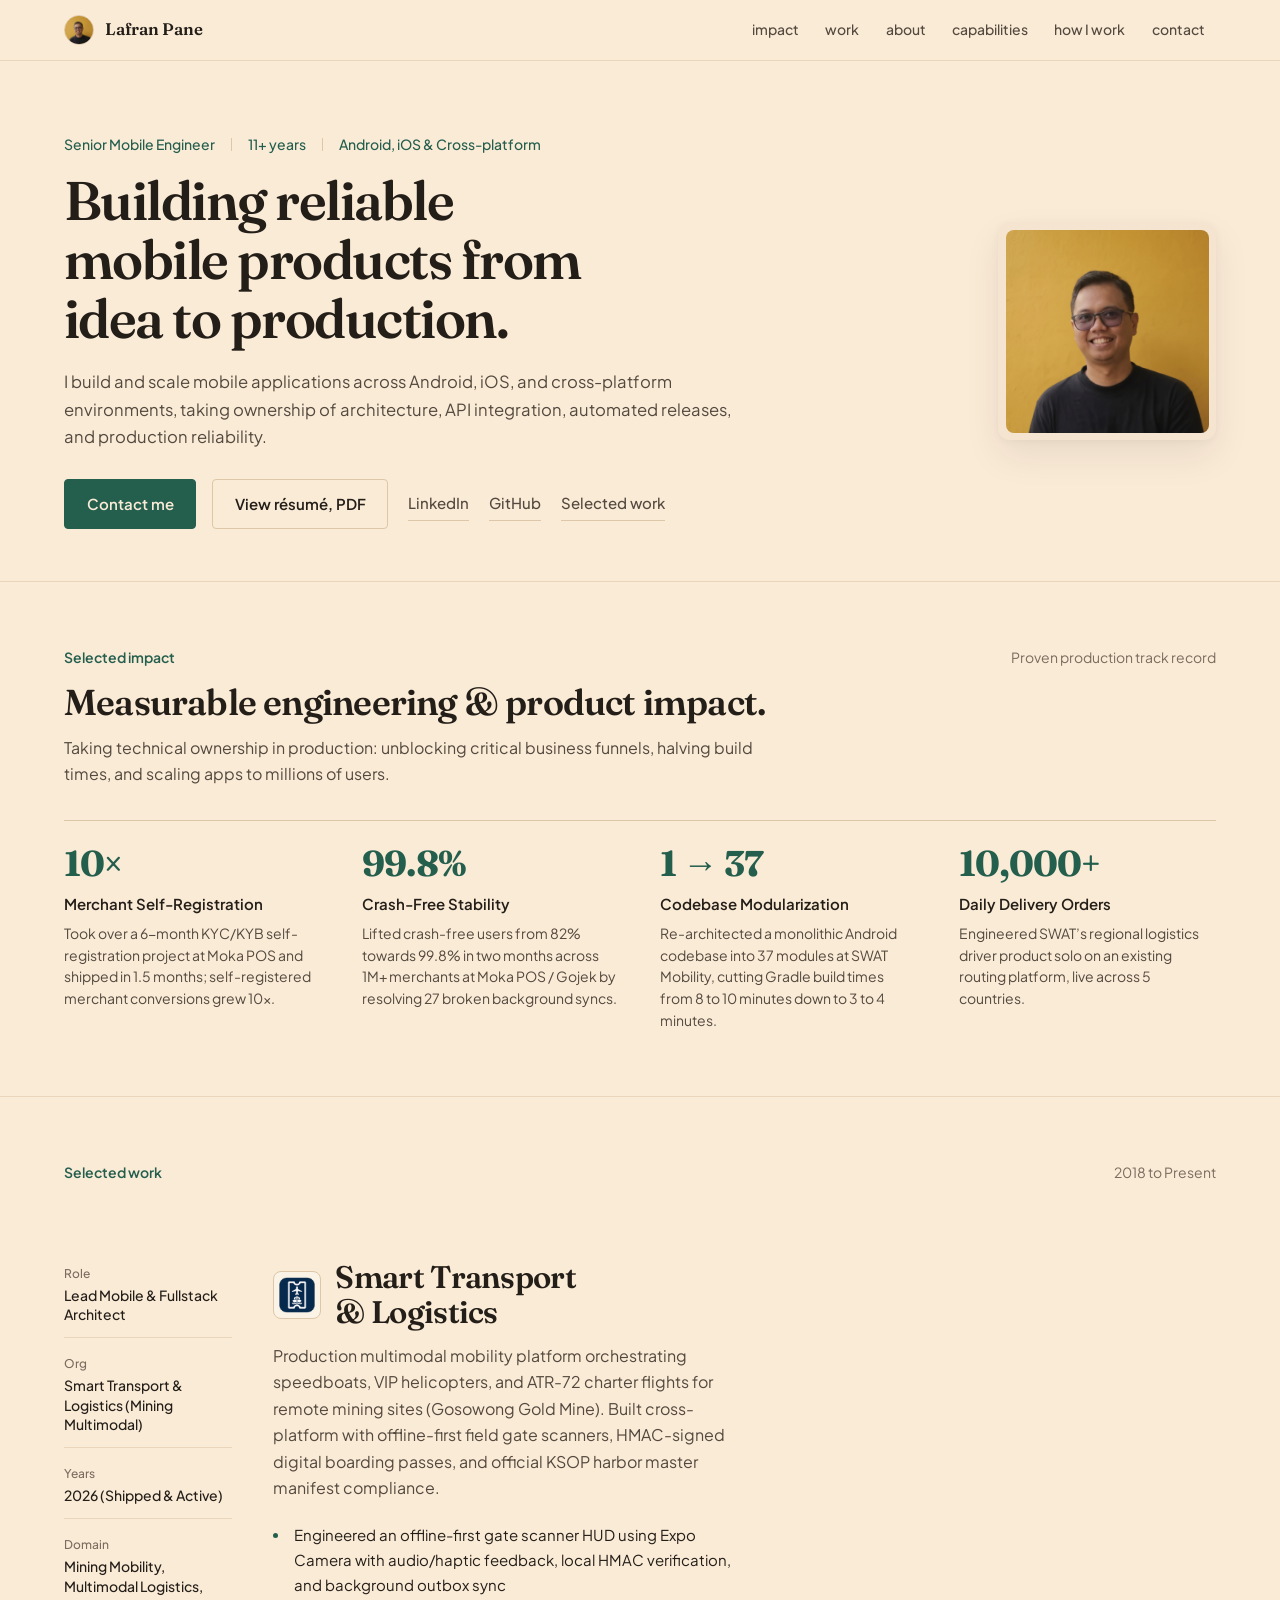
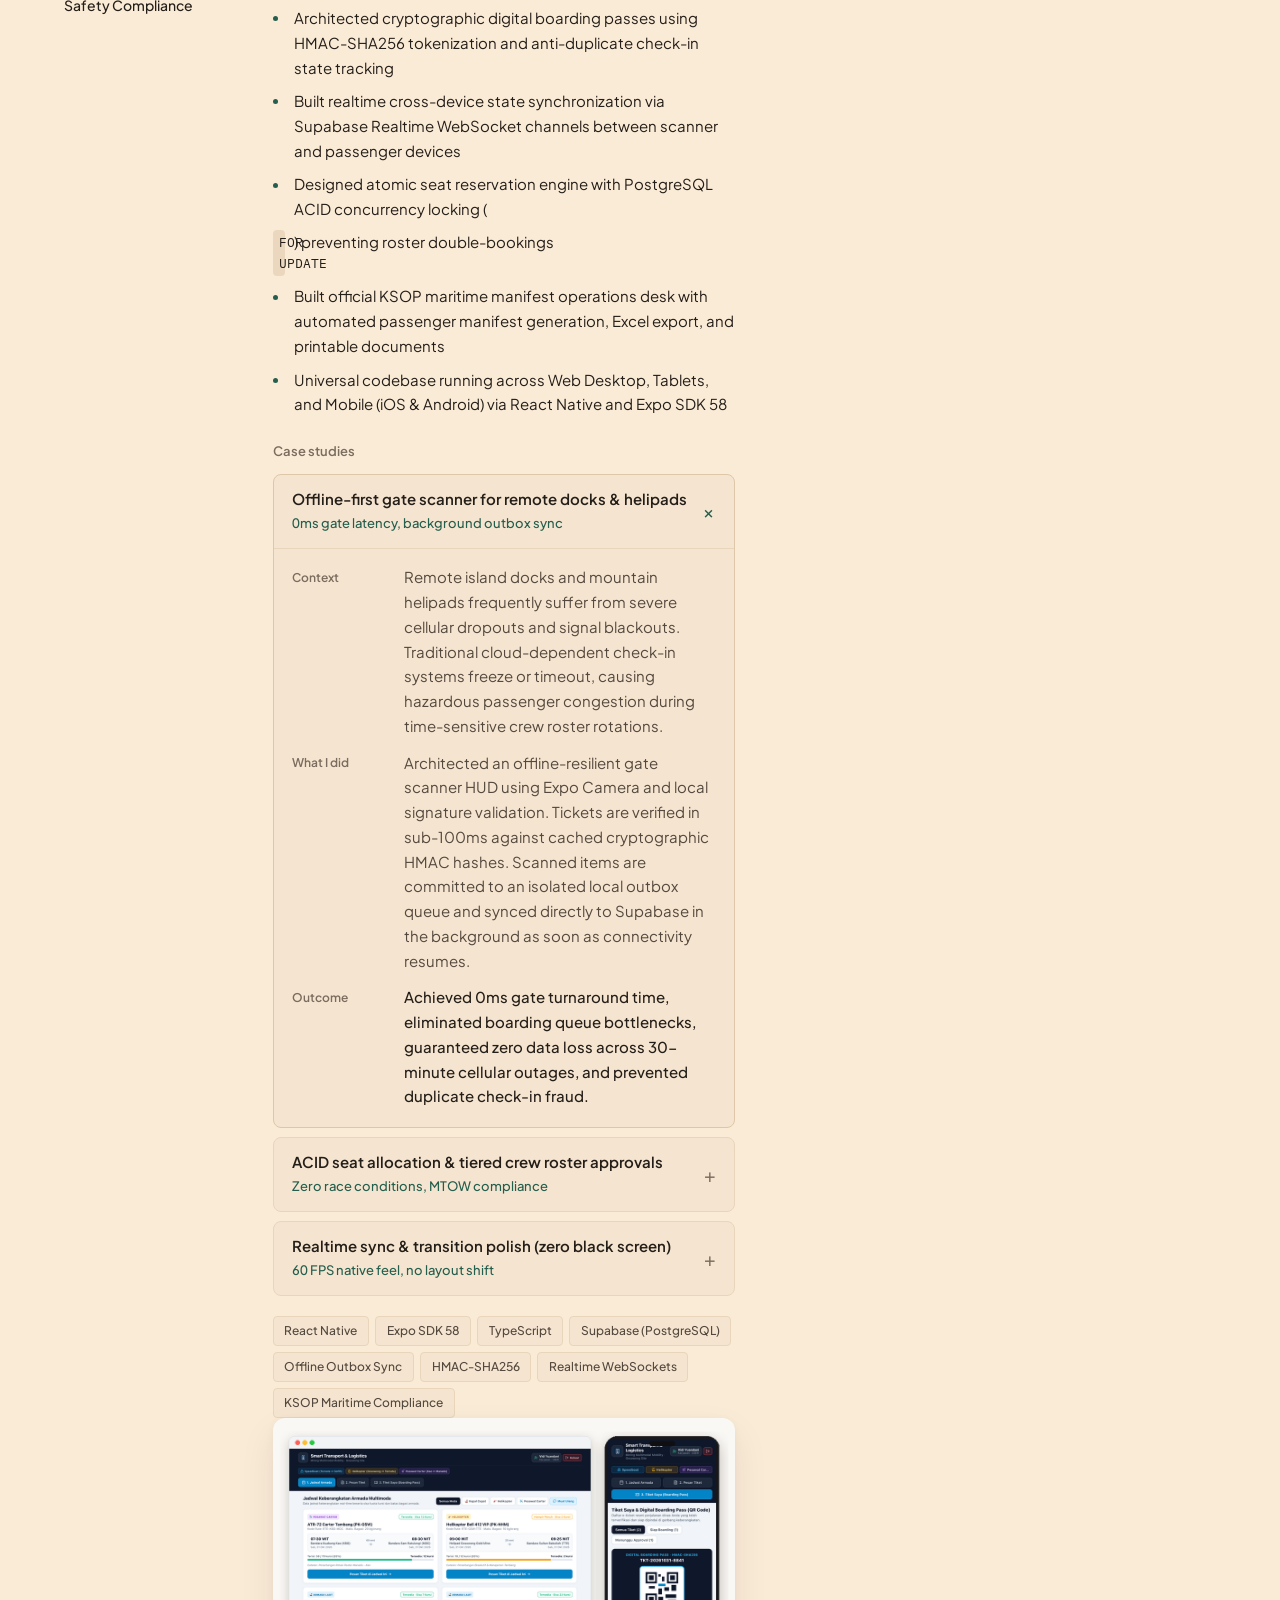
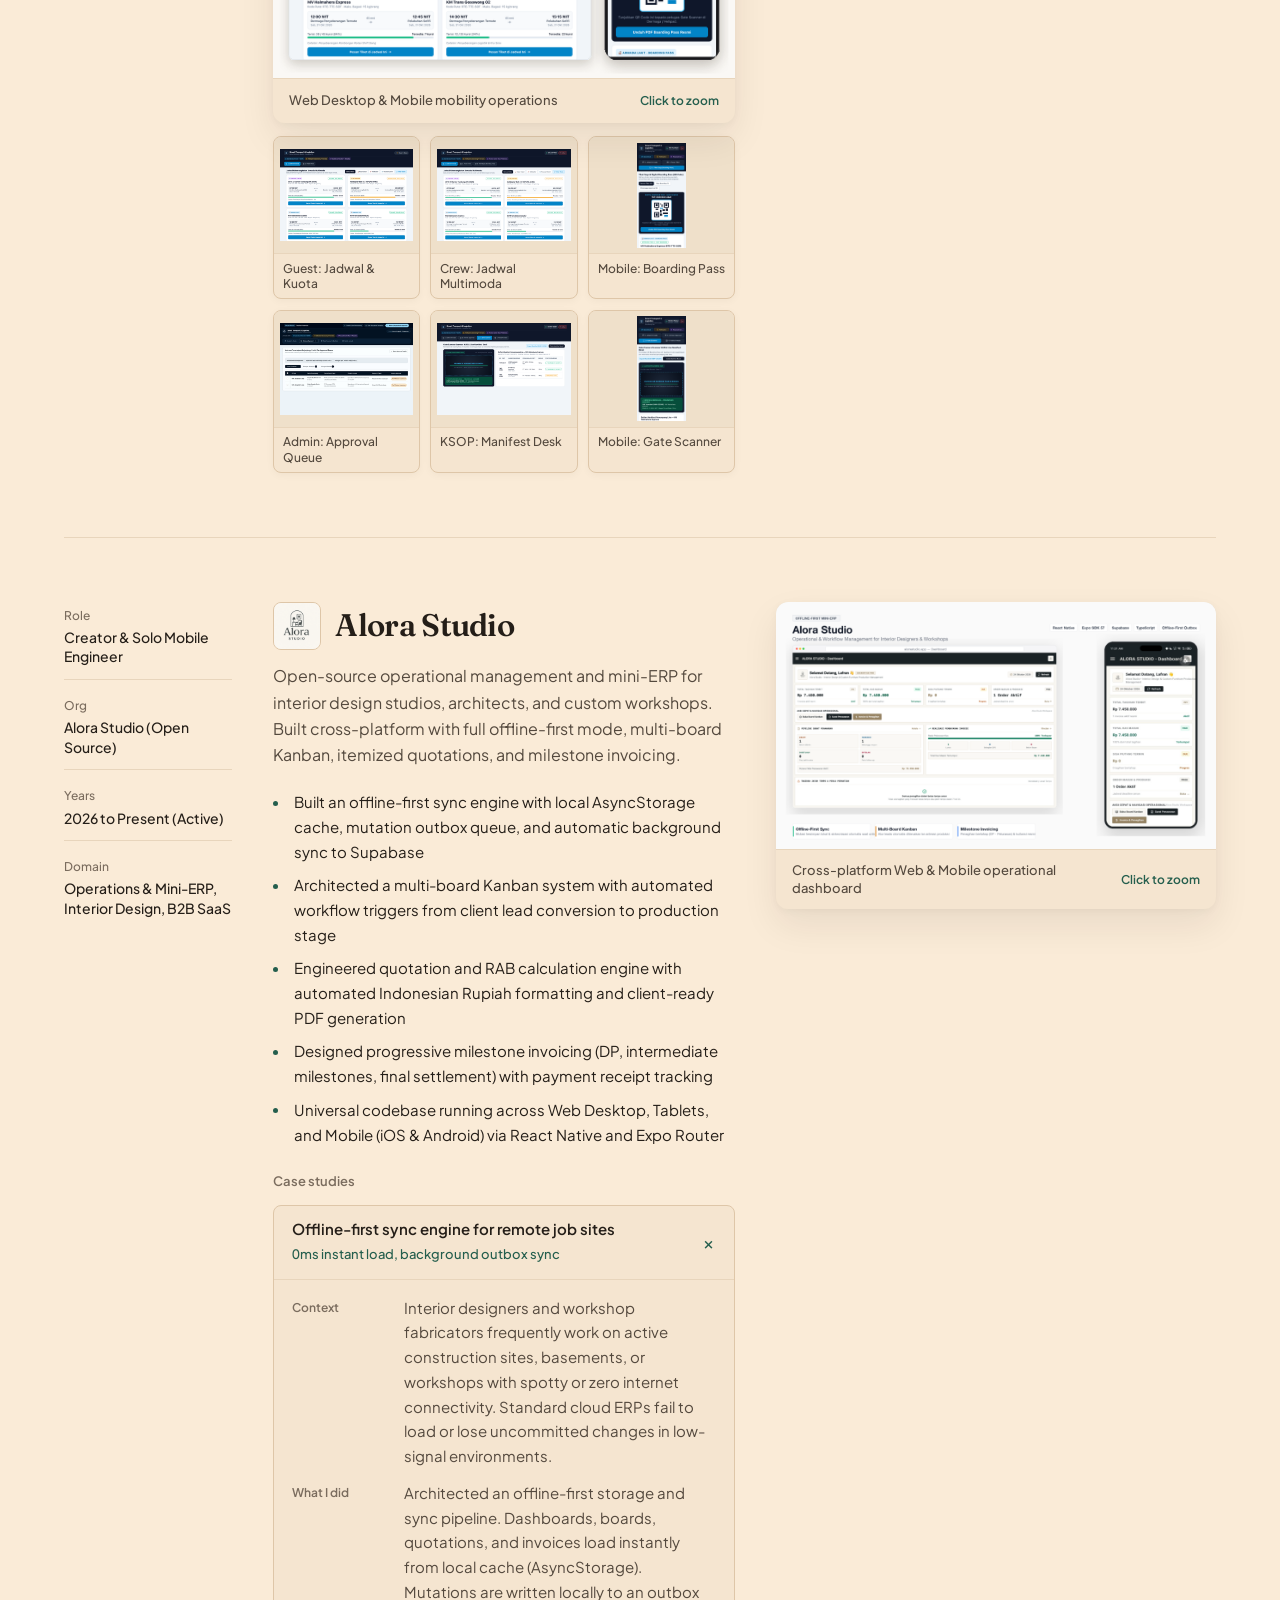
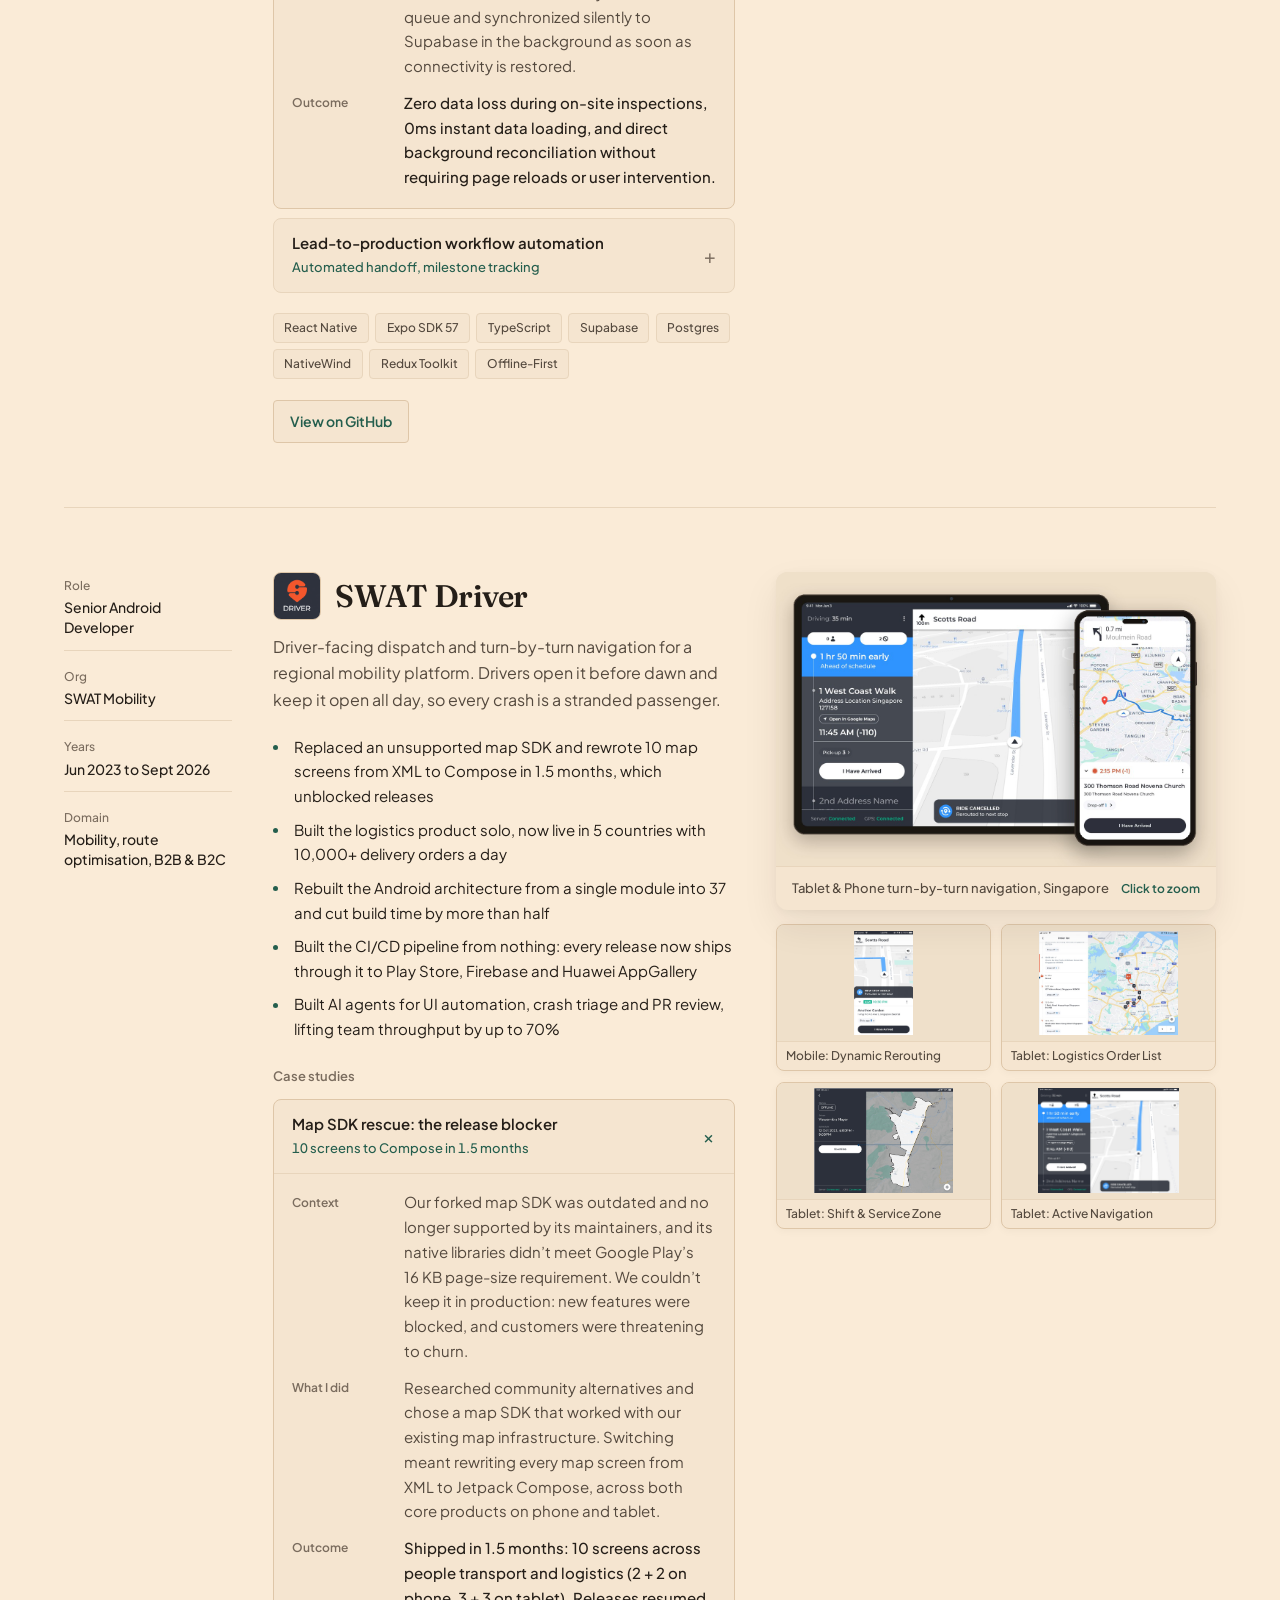
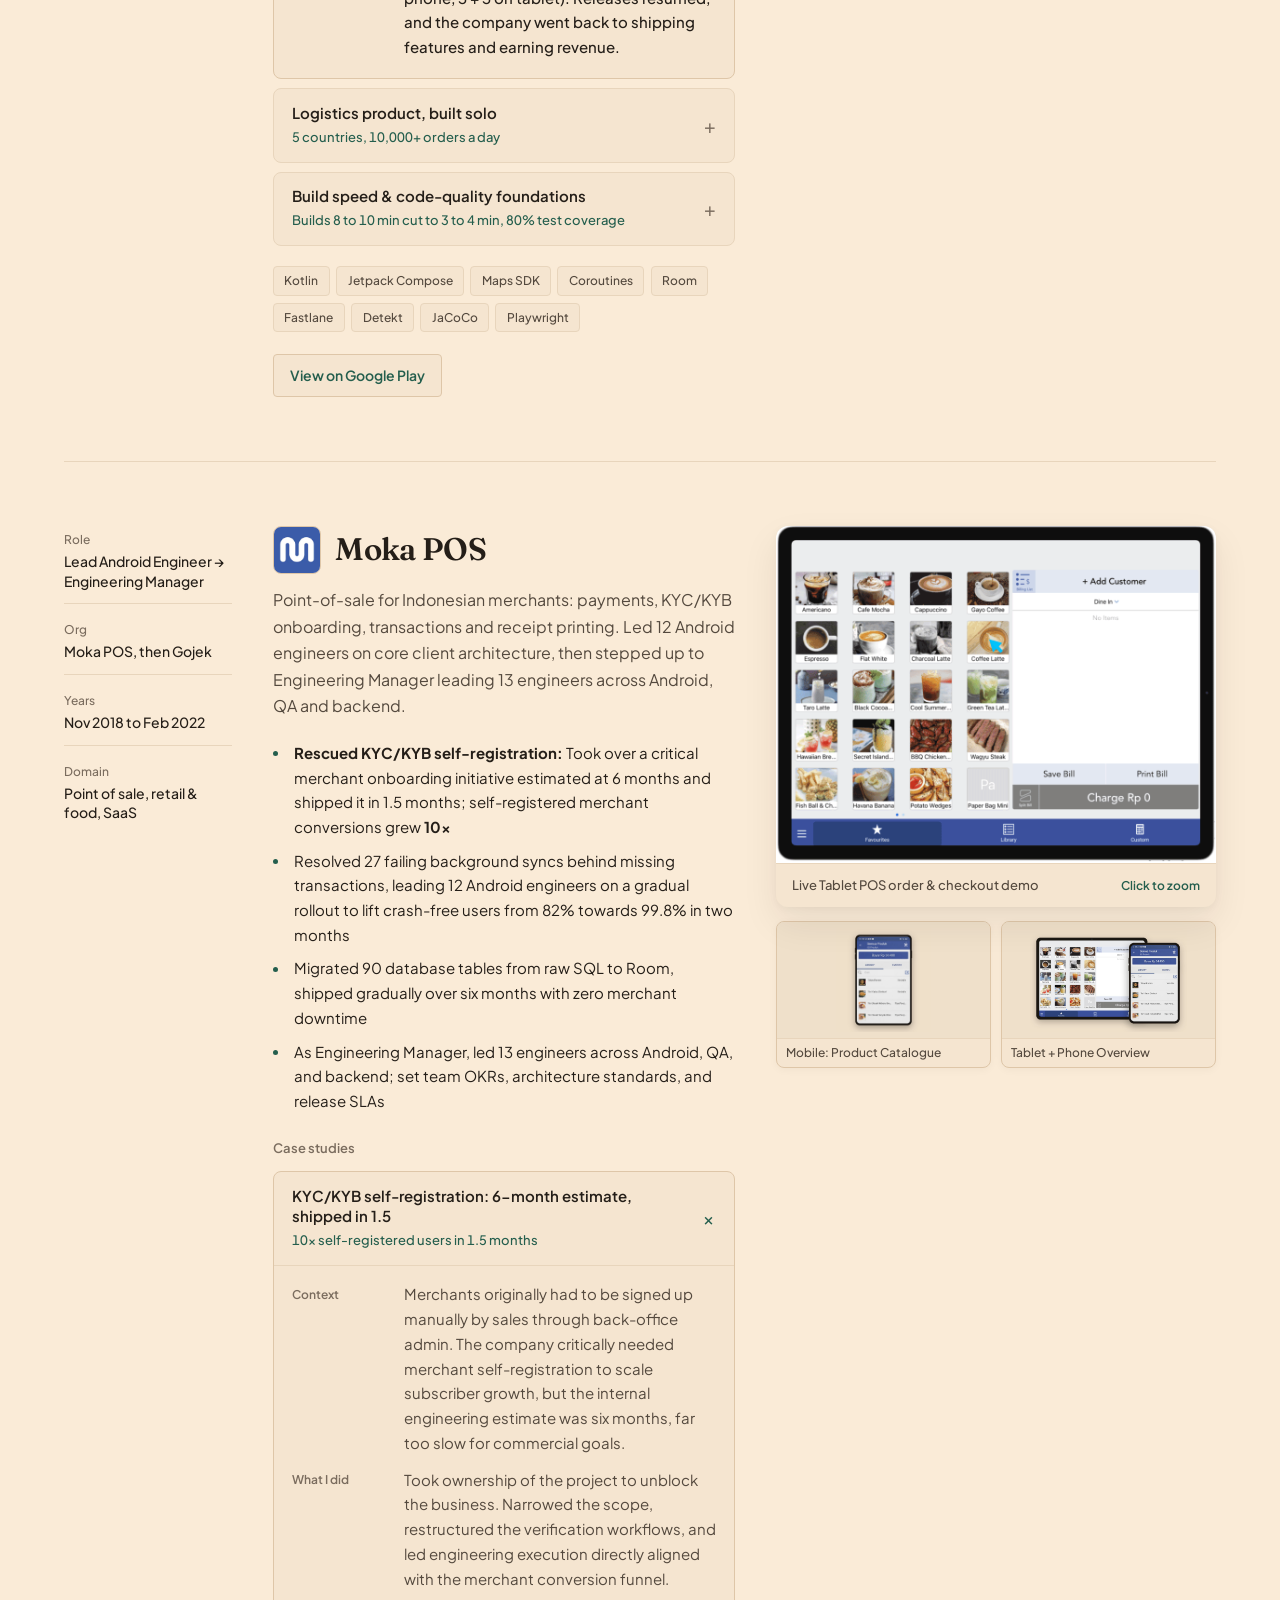
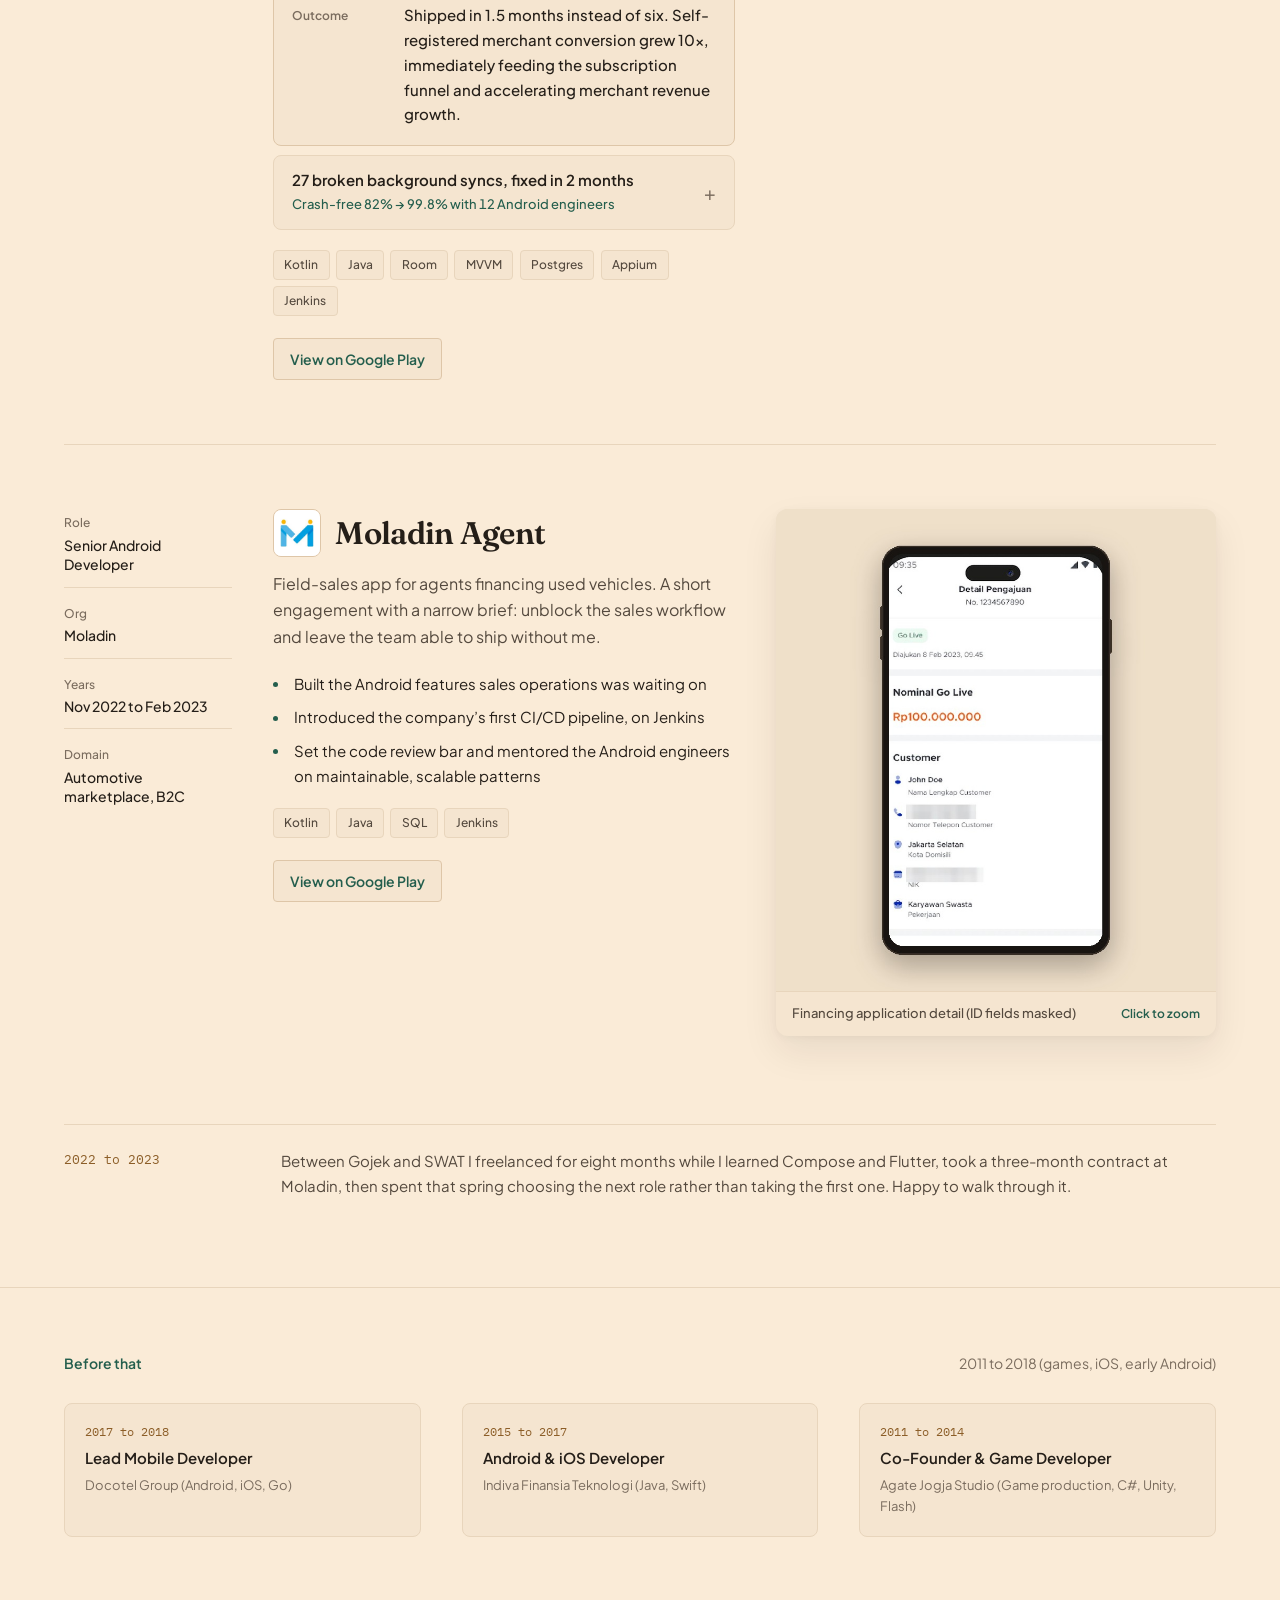
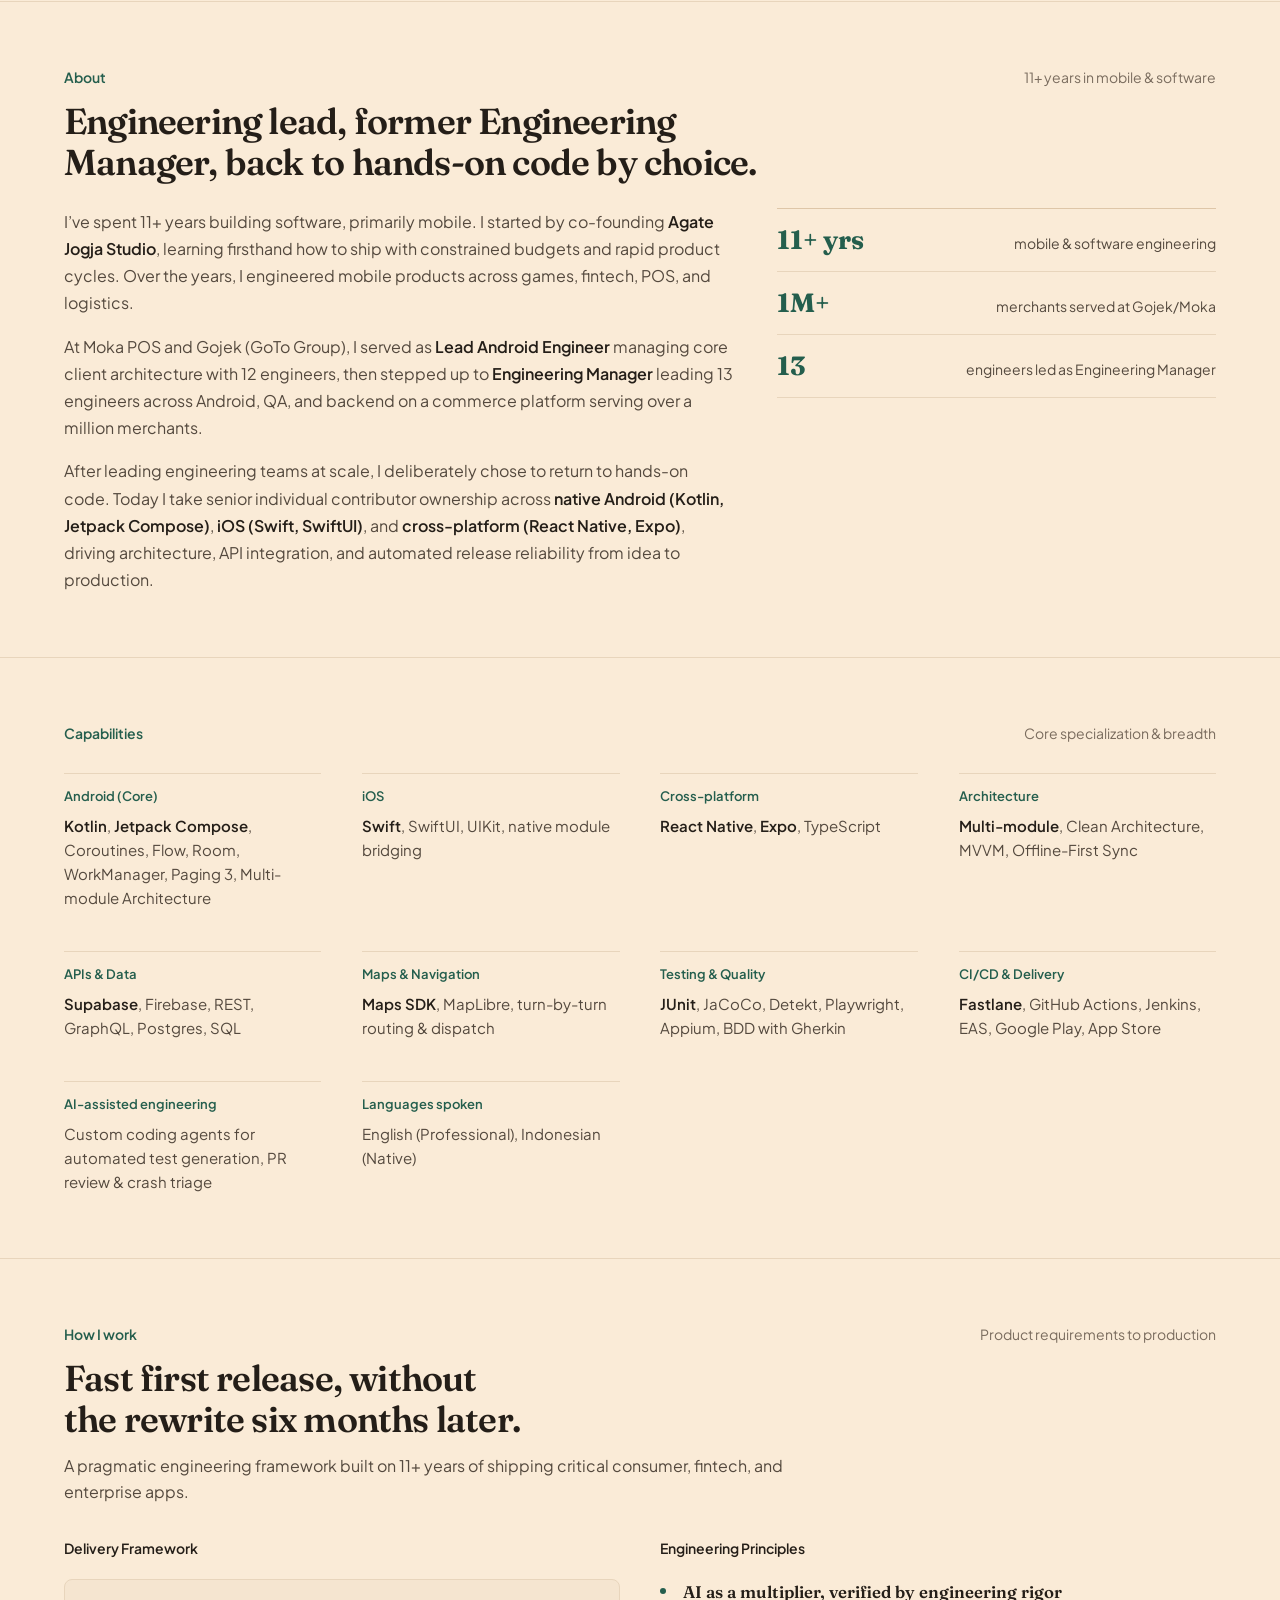
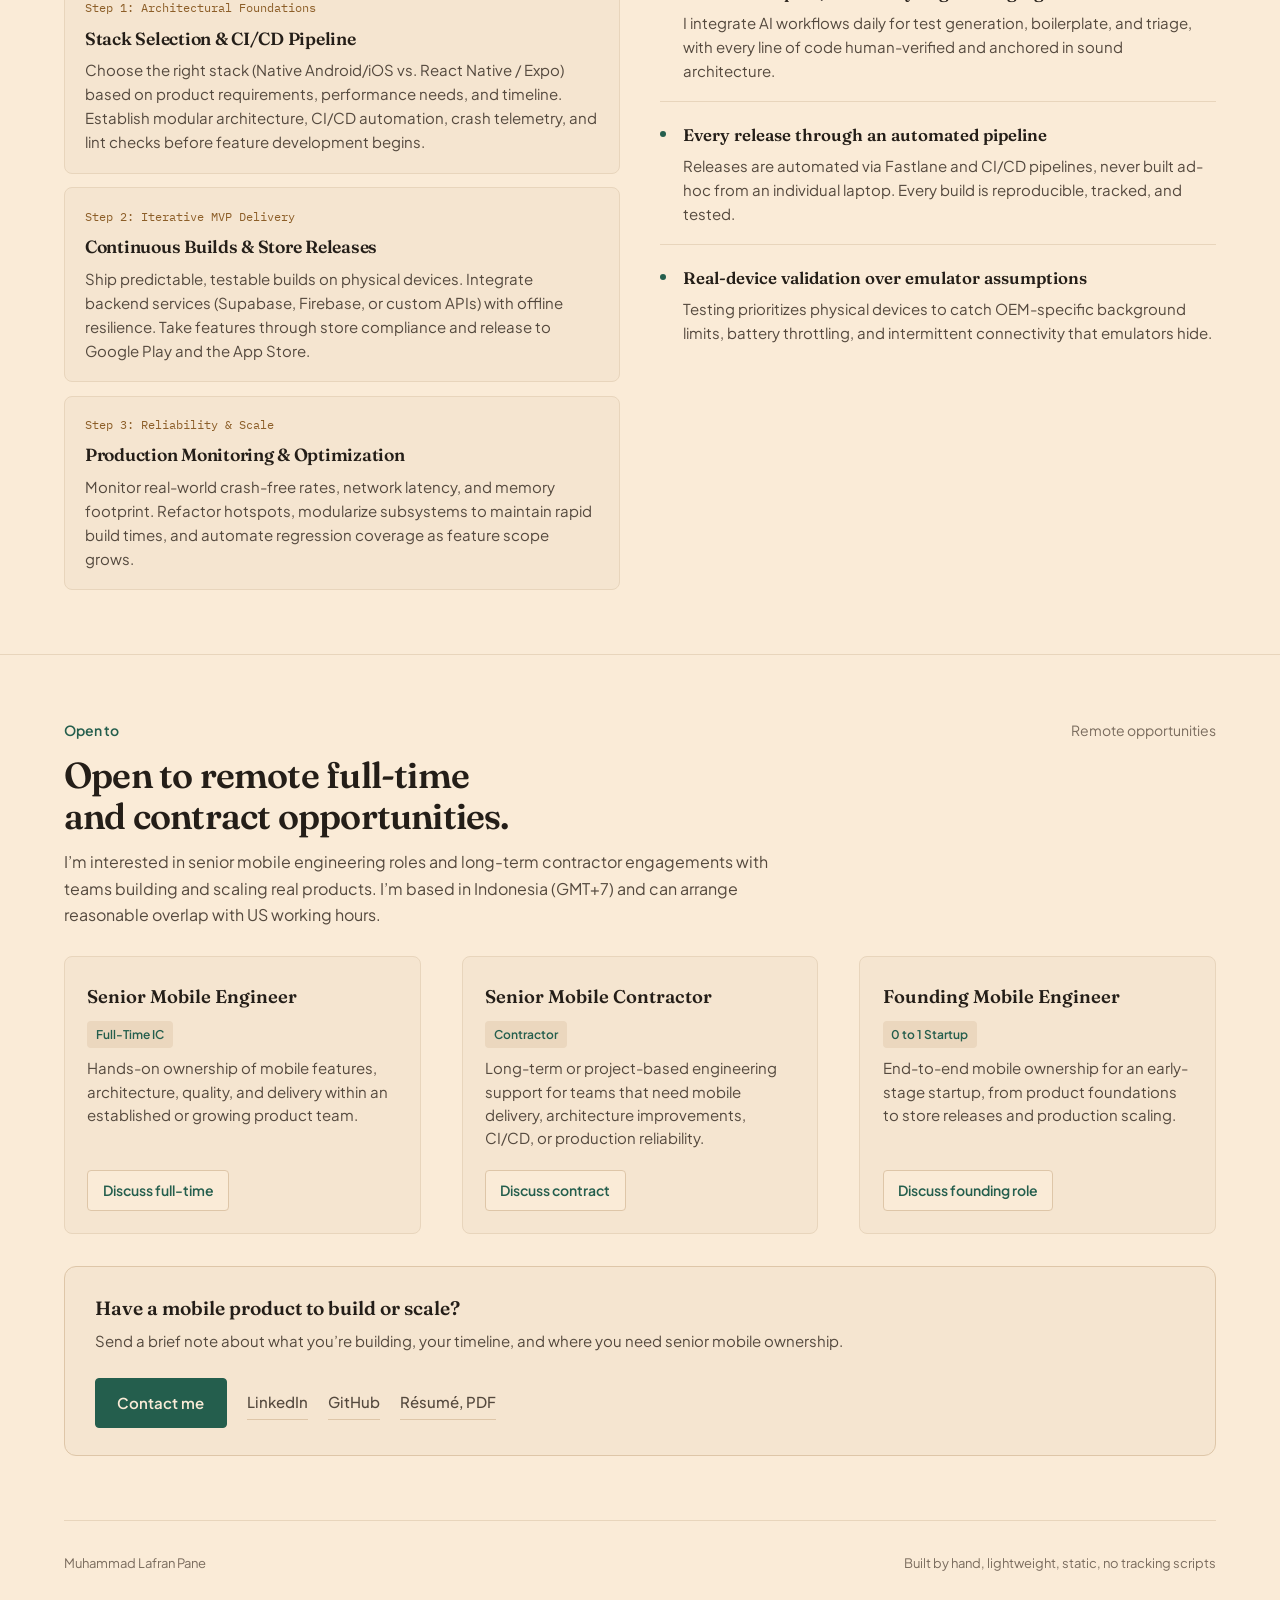
==== commit b55d9a81: "removed button" ====
--- a/index.html
+++ b/index.html
@@ -298,13 +298,6 @@
             <span class="chip">Realtime WebSockets</span>
             <span class="chip">KSOP Maritime Compliance</span>
           </div>
-
-          <div class="proj-actions">
-            <a class="store-btn" href="https://smartix-two.vercel.app" target="_blank" rel="noopener">
-              <span>View Live Web App</span>
-            </a>
-          </div>
-        </div>
 
         <div class="proj-visuals">
           <figure class="shot-stage shot-stage--wide">
